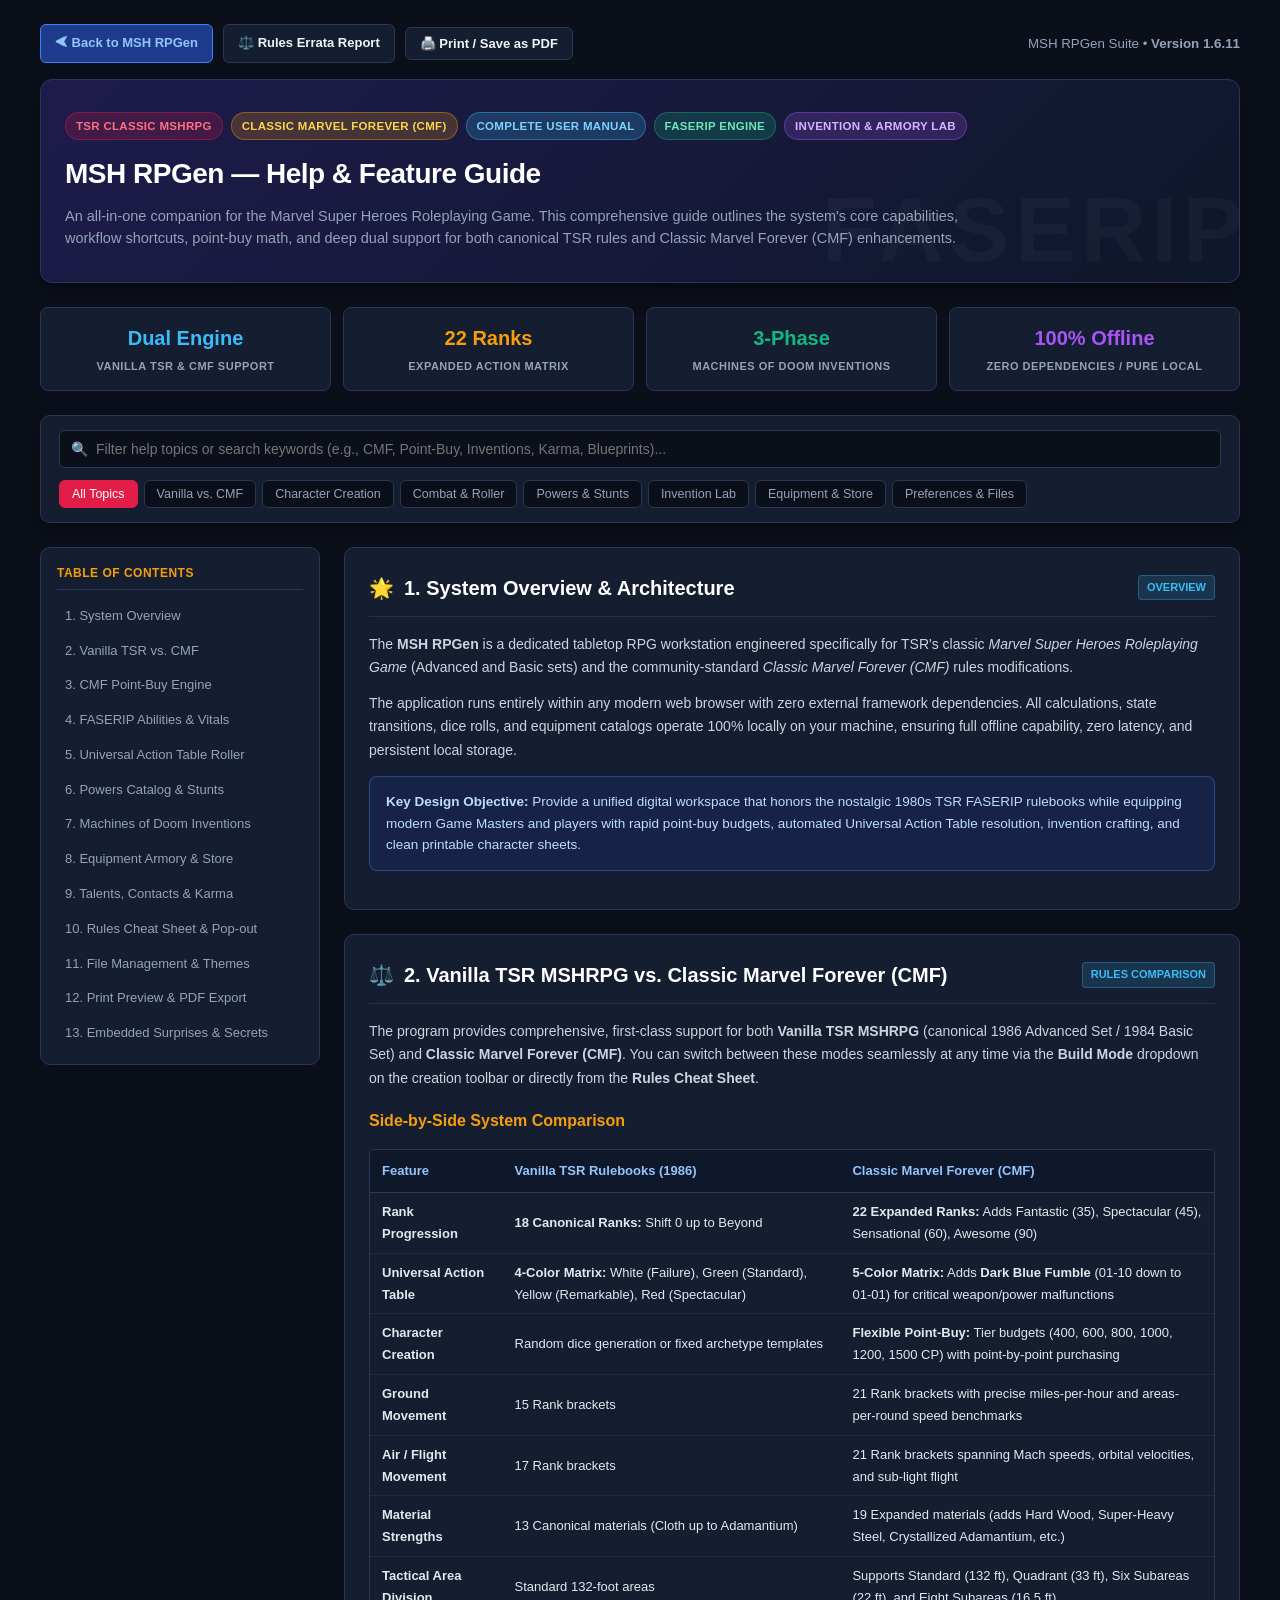
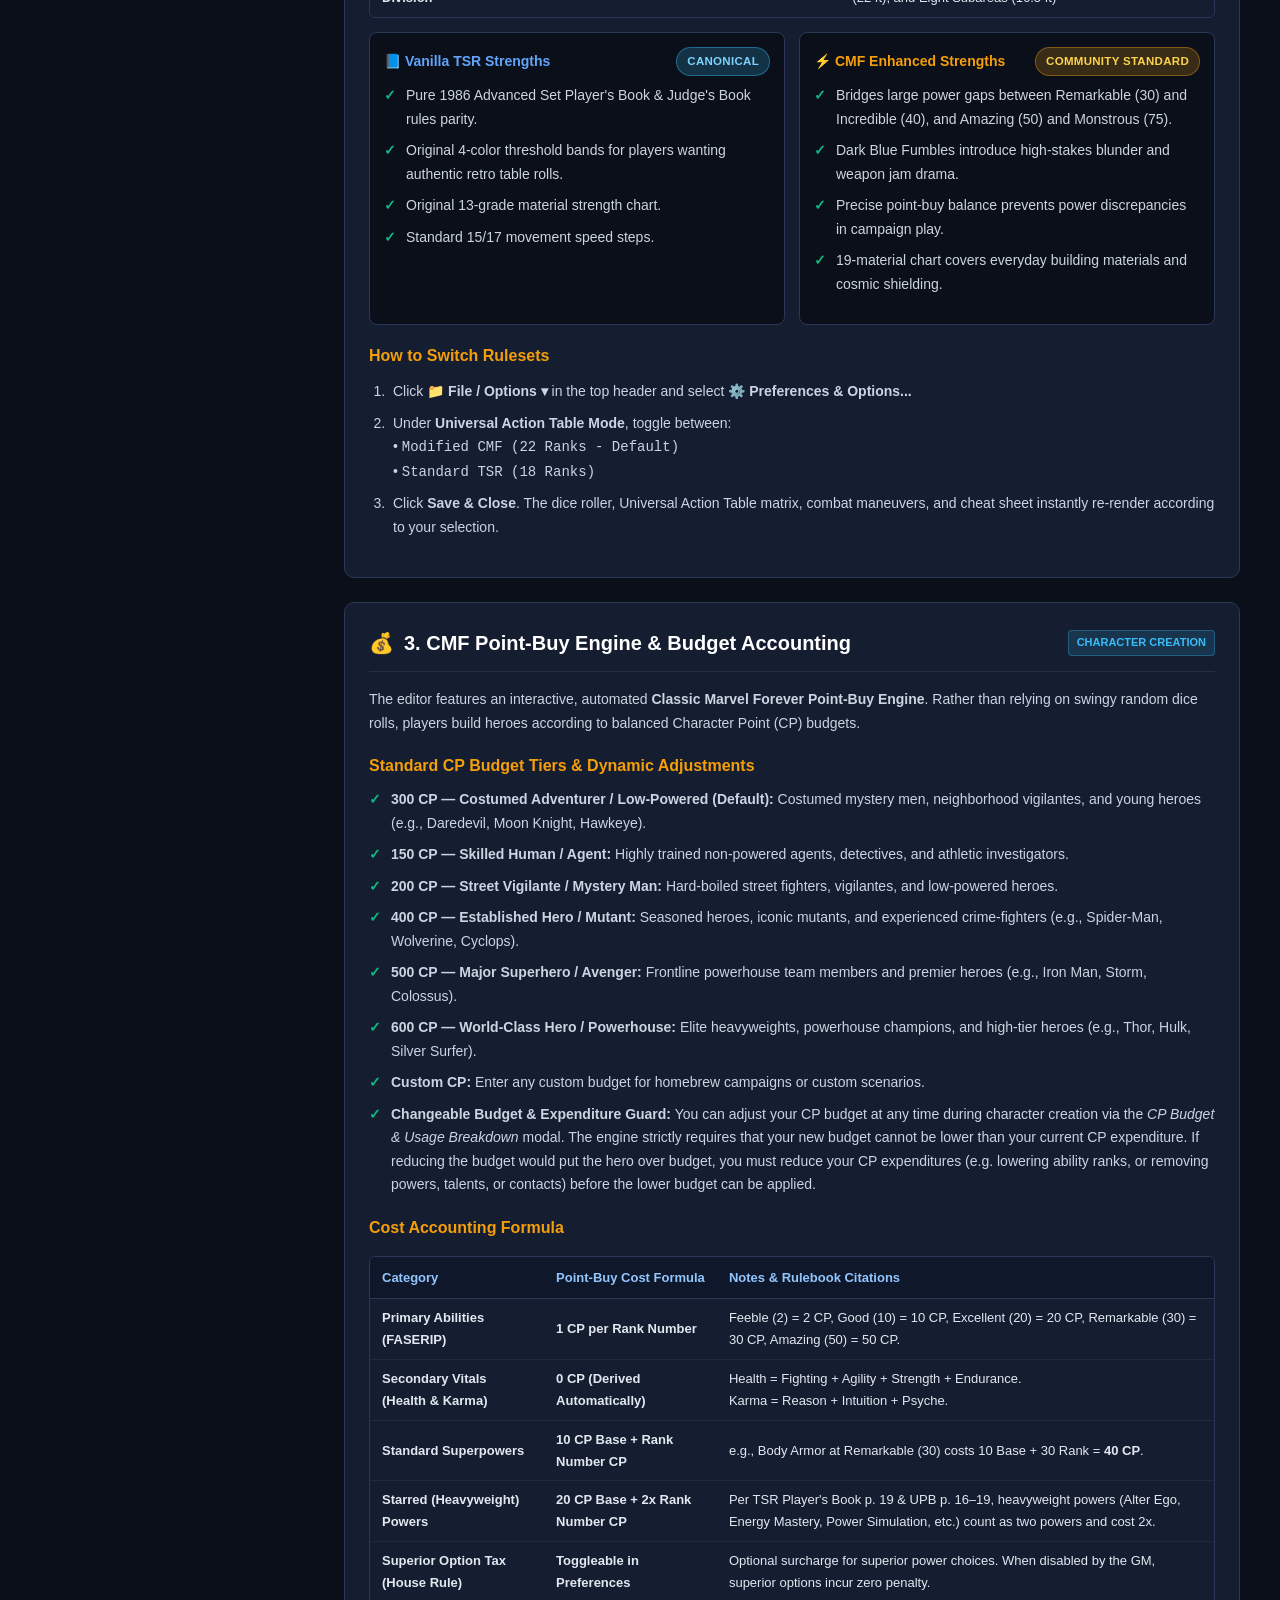
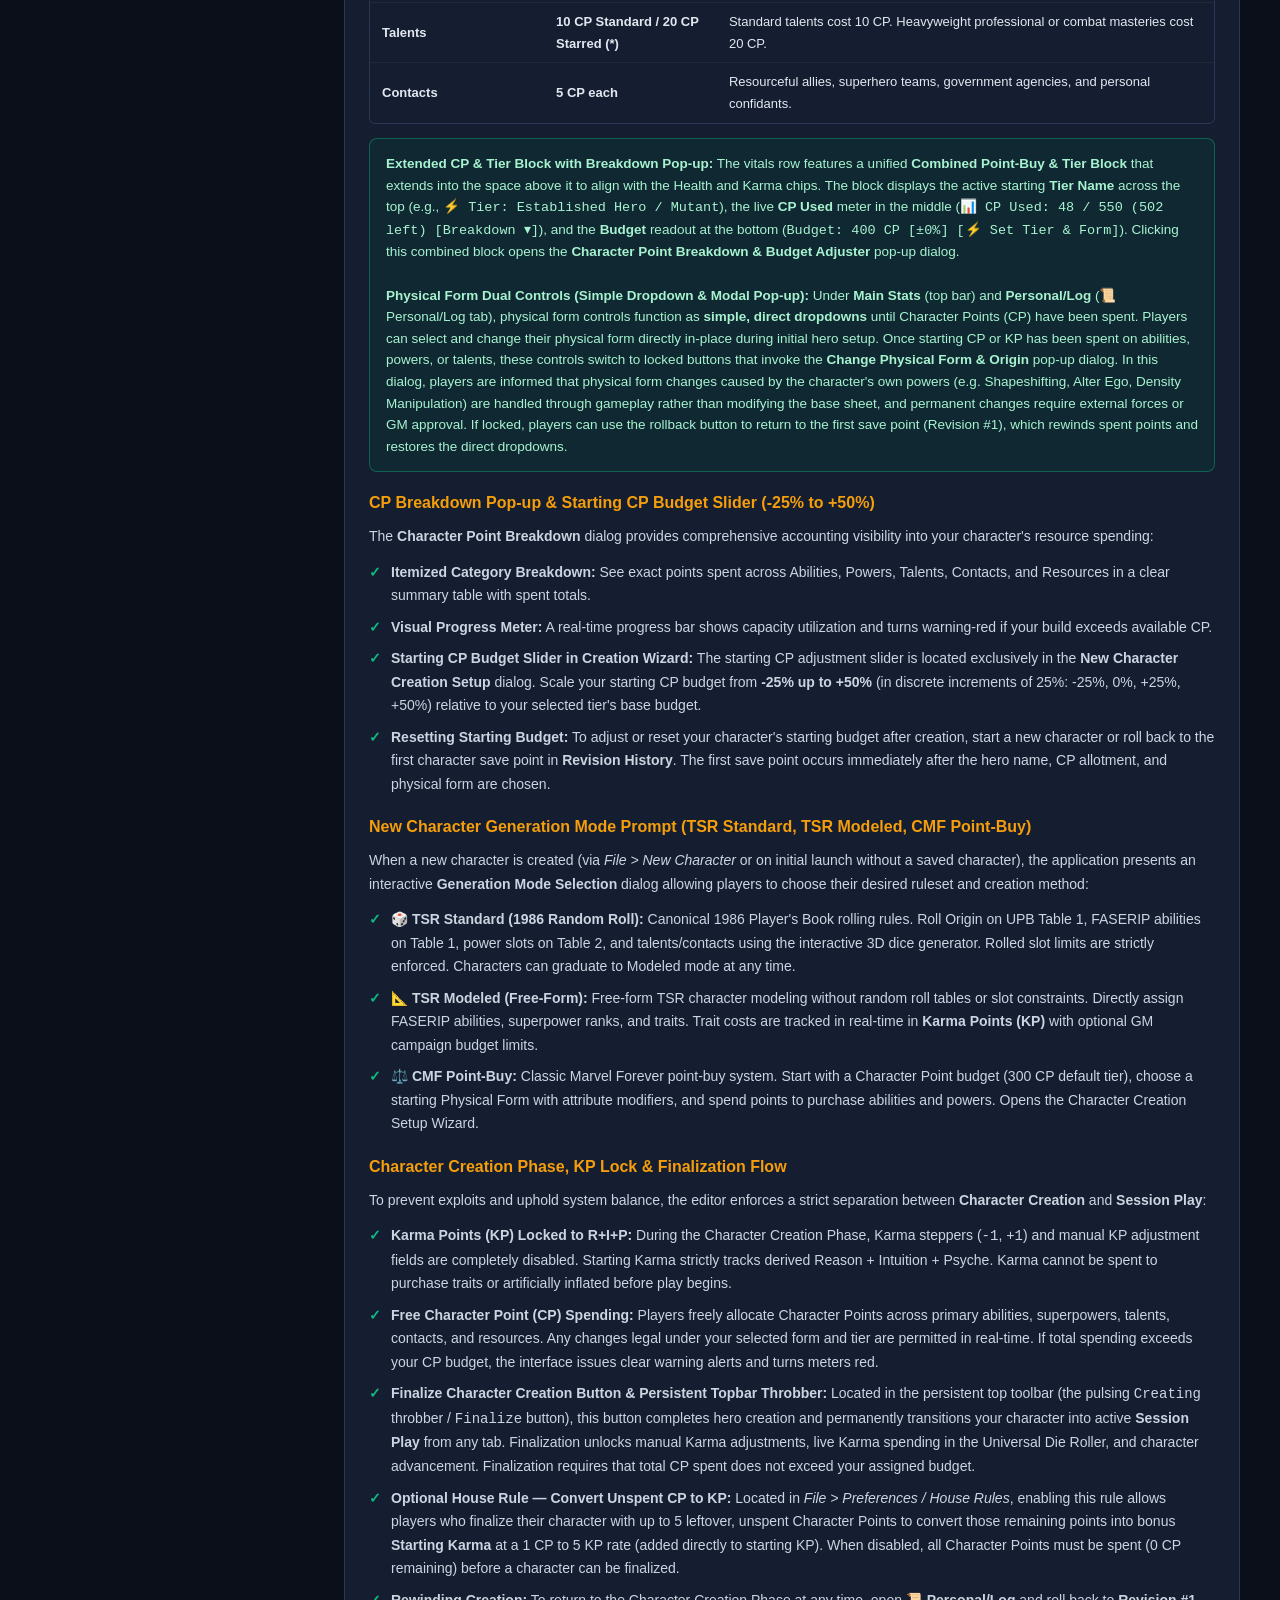
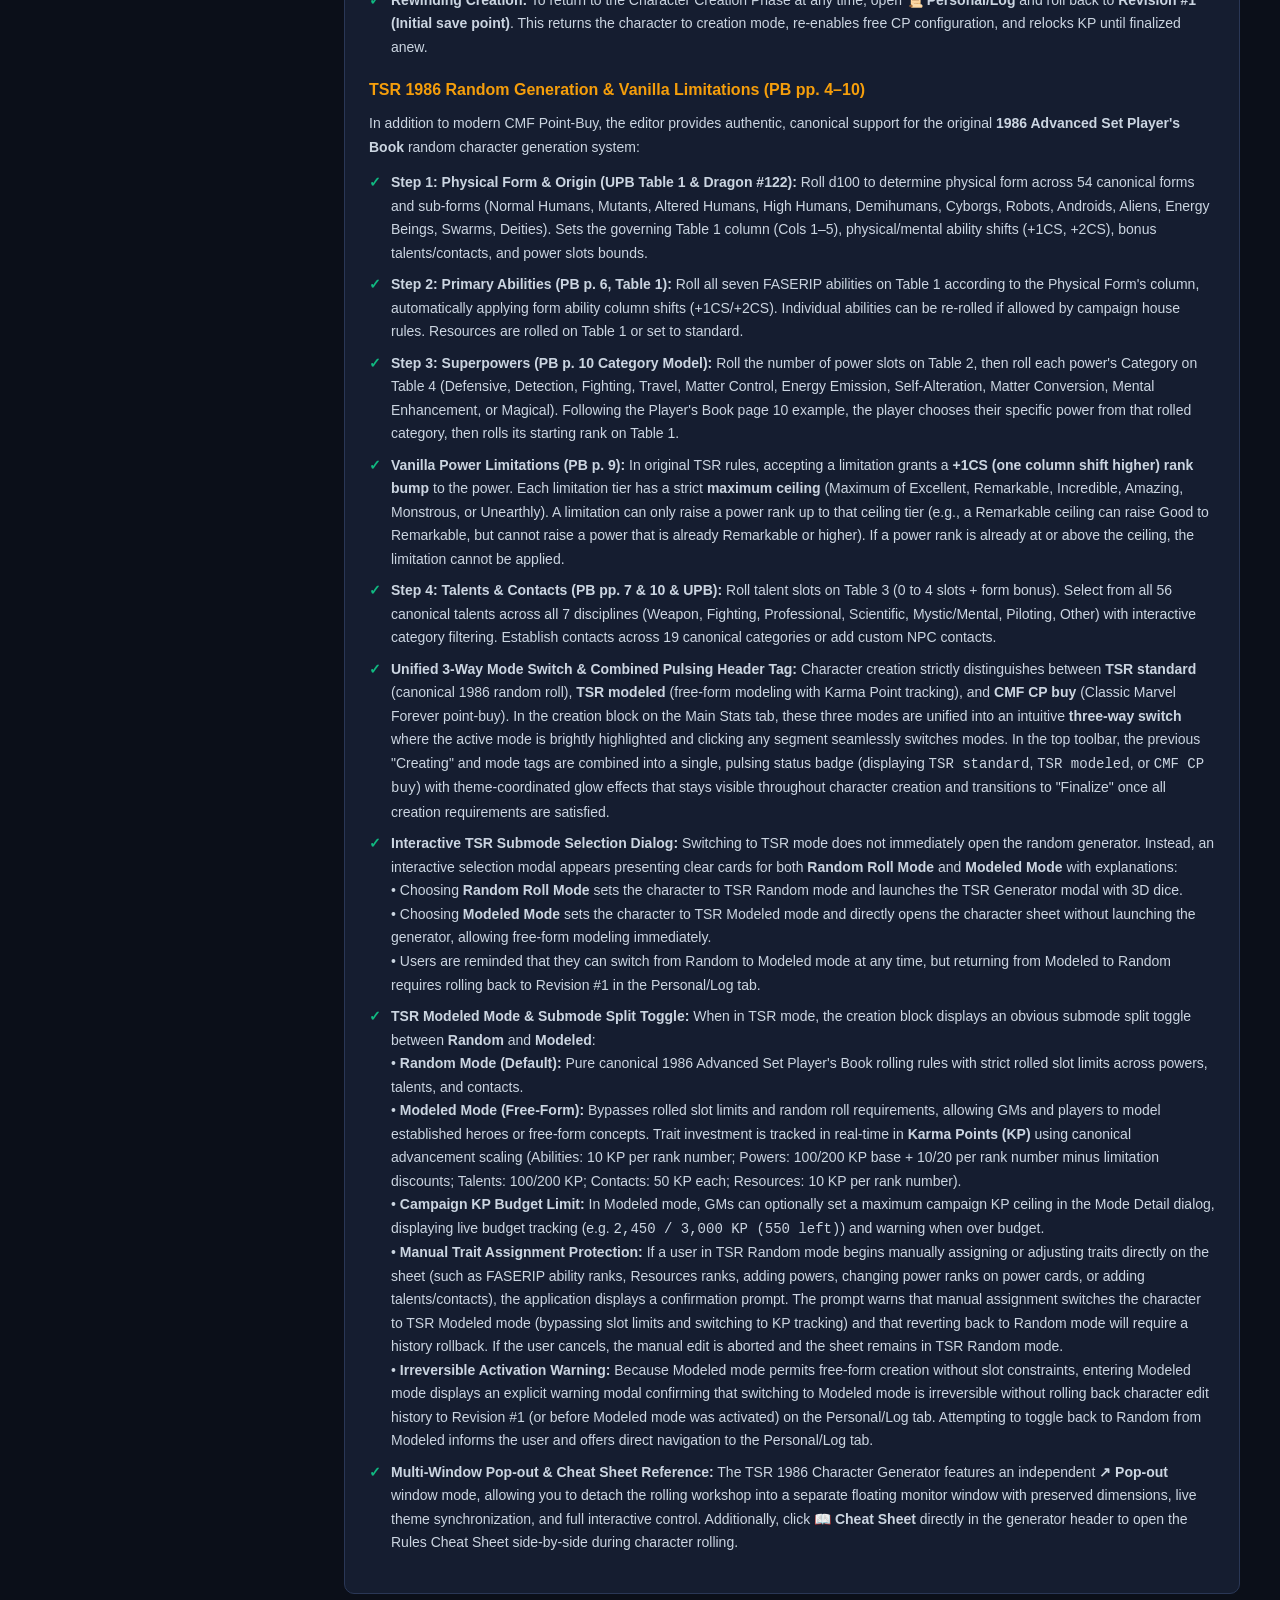
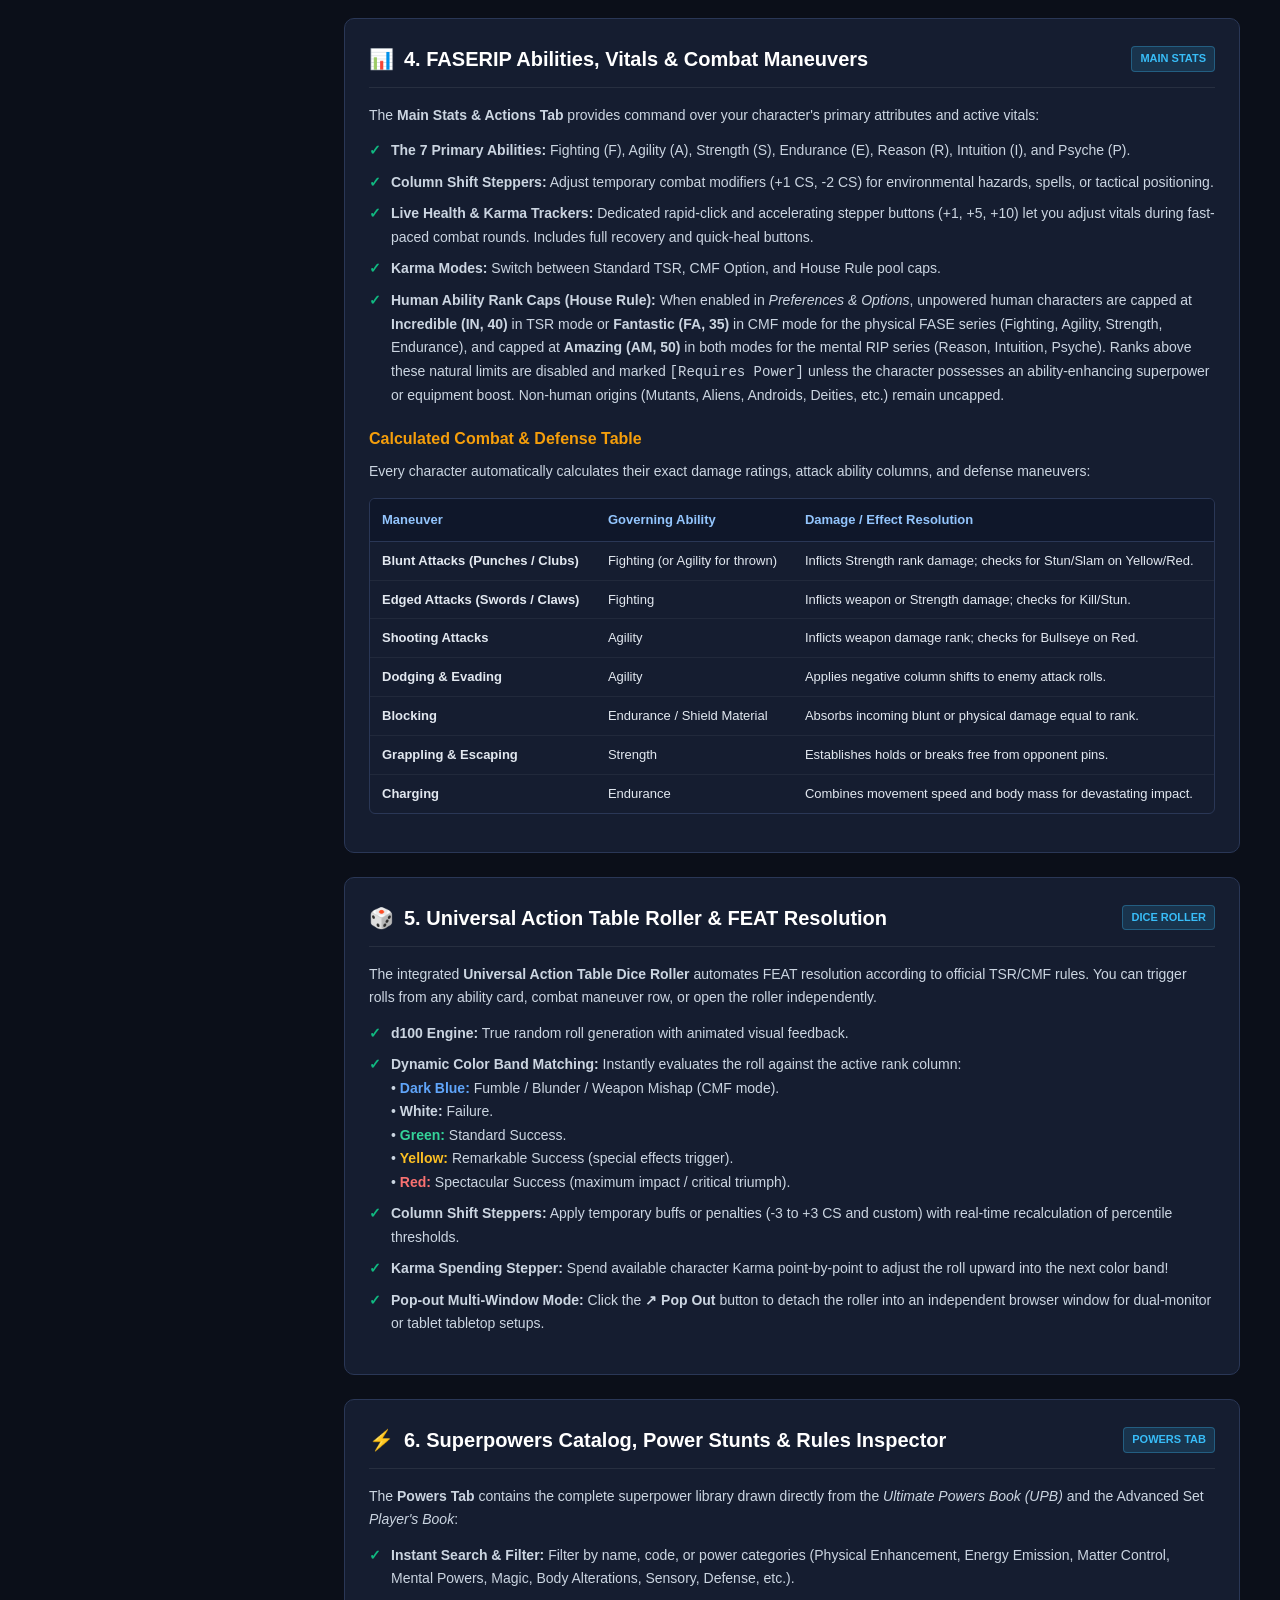
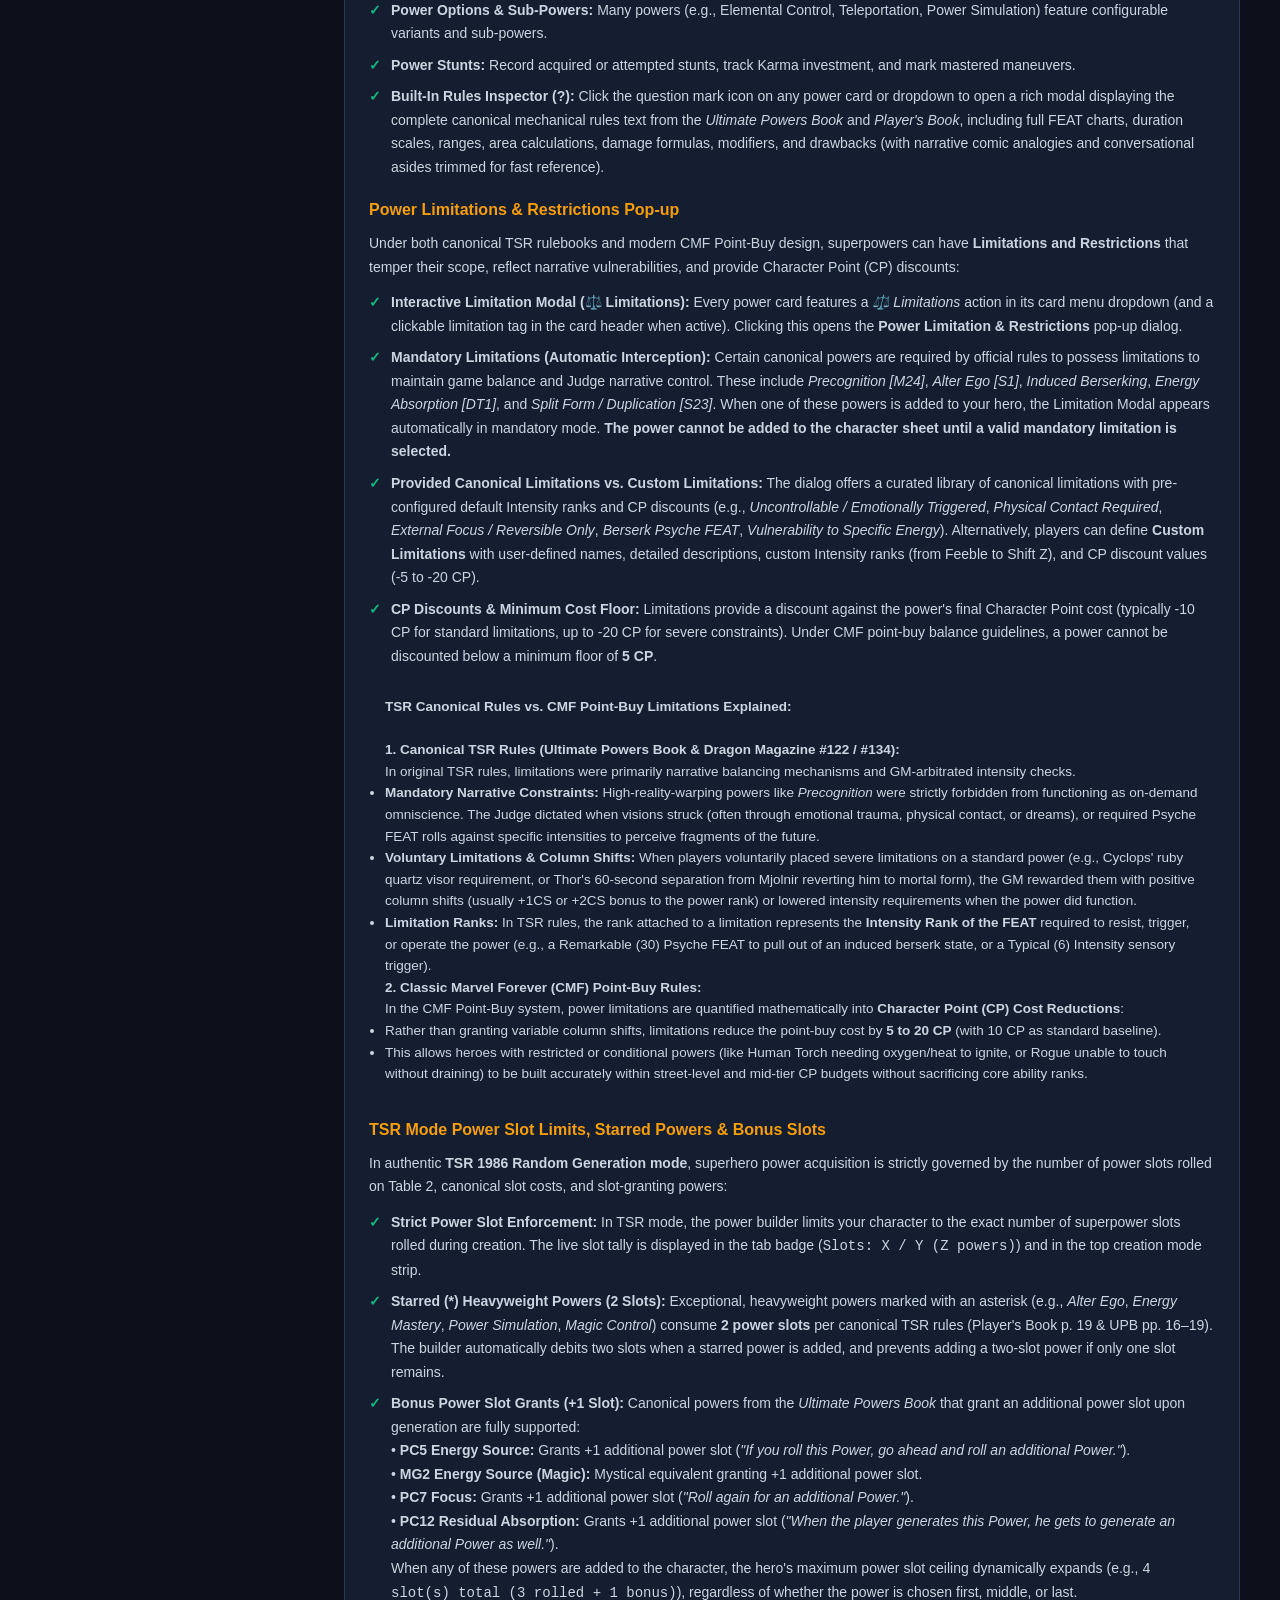
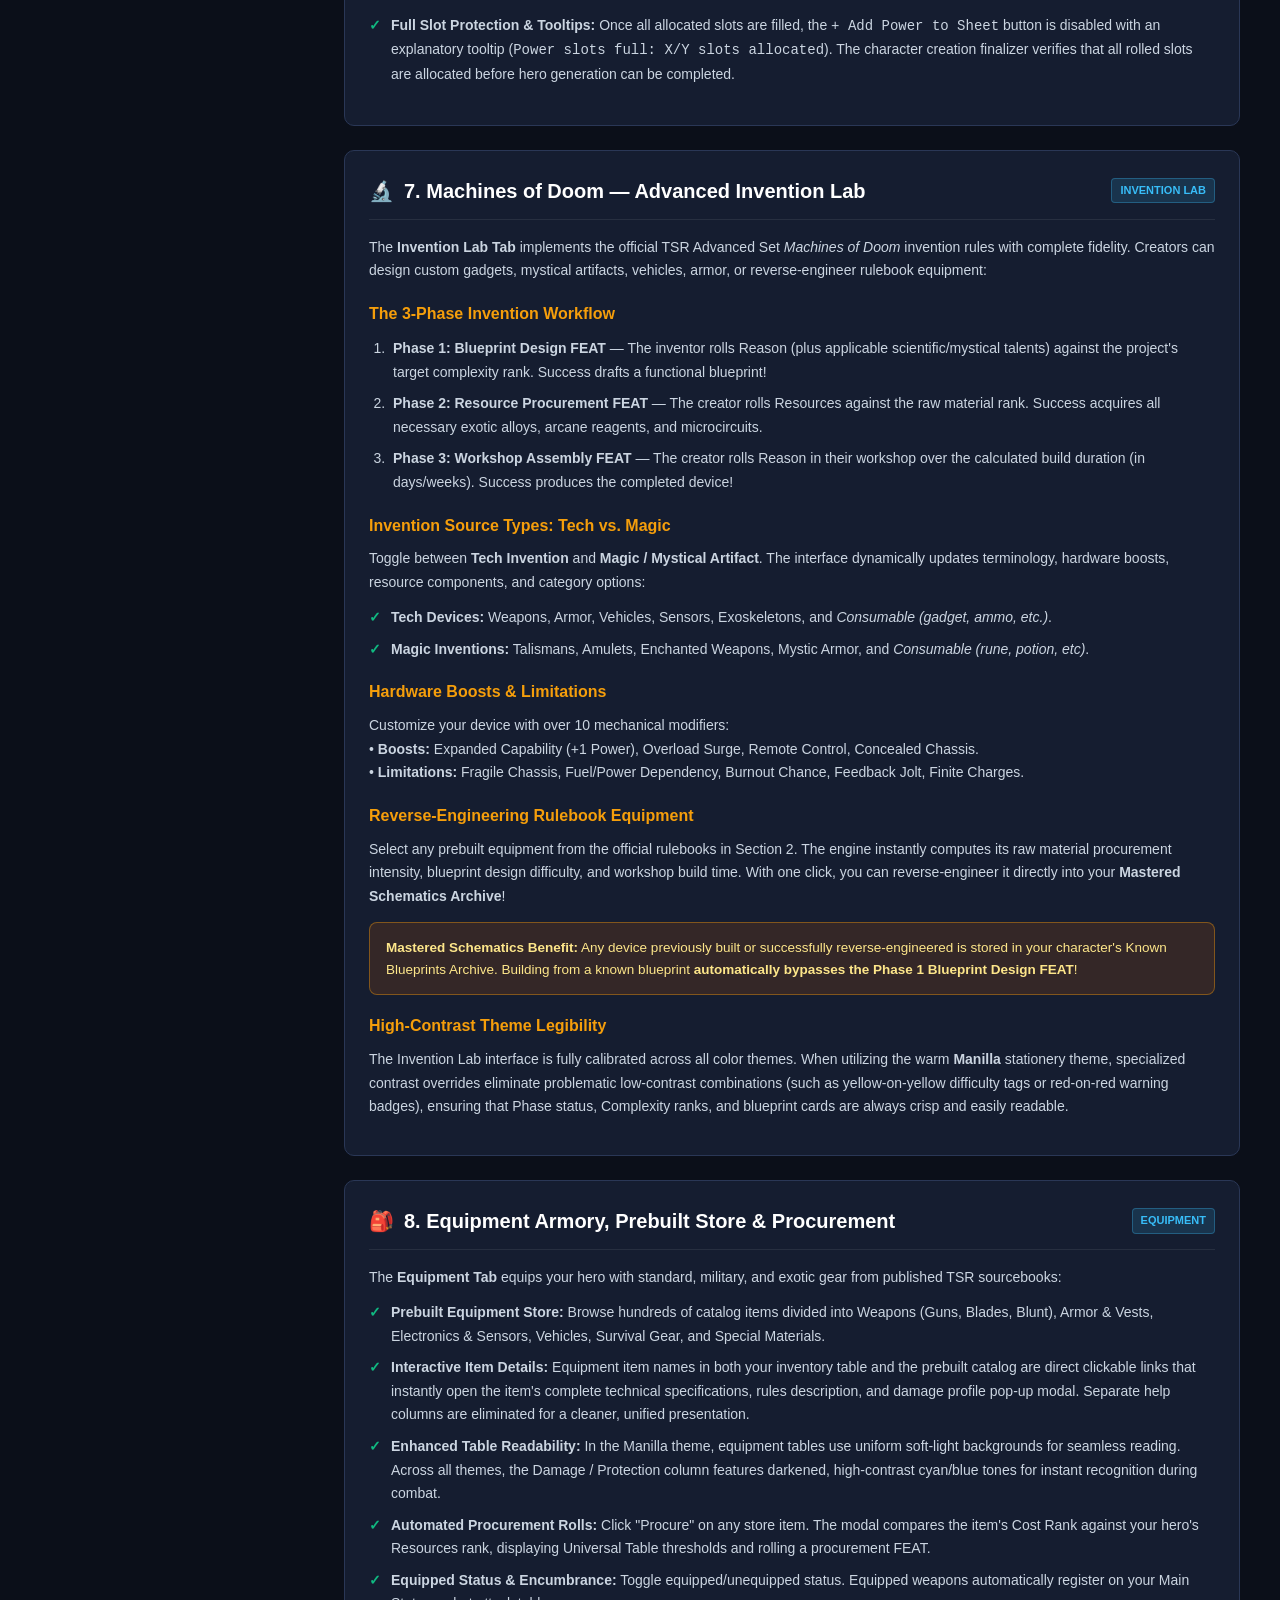
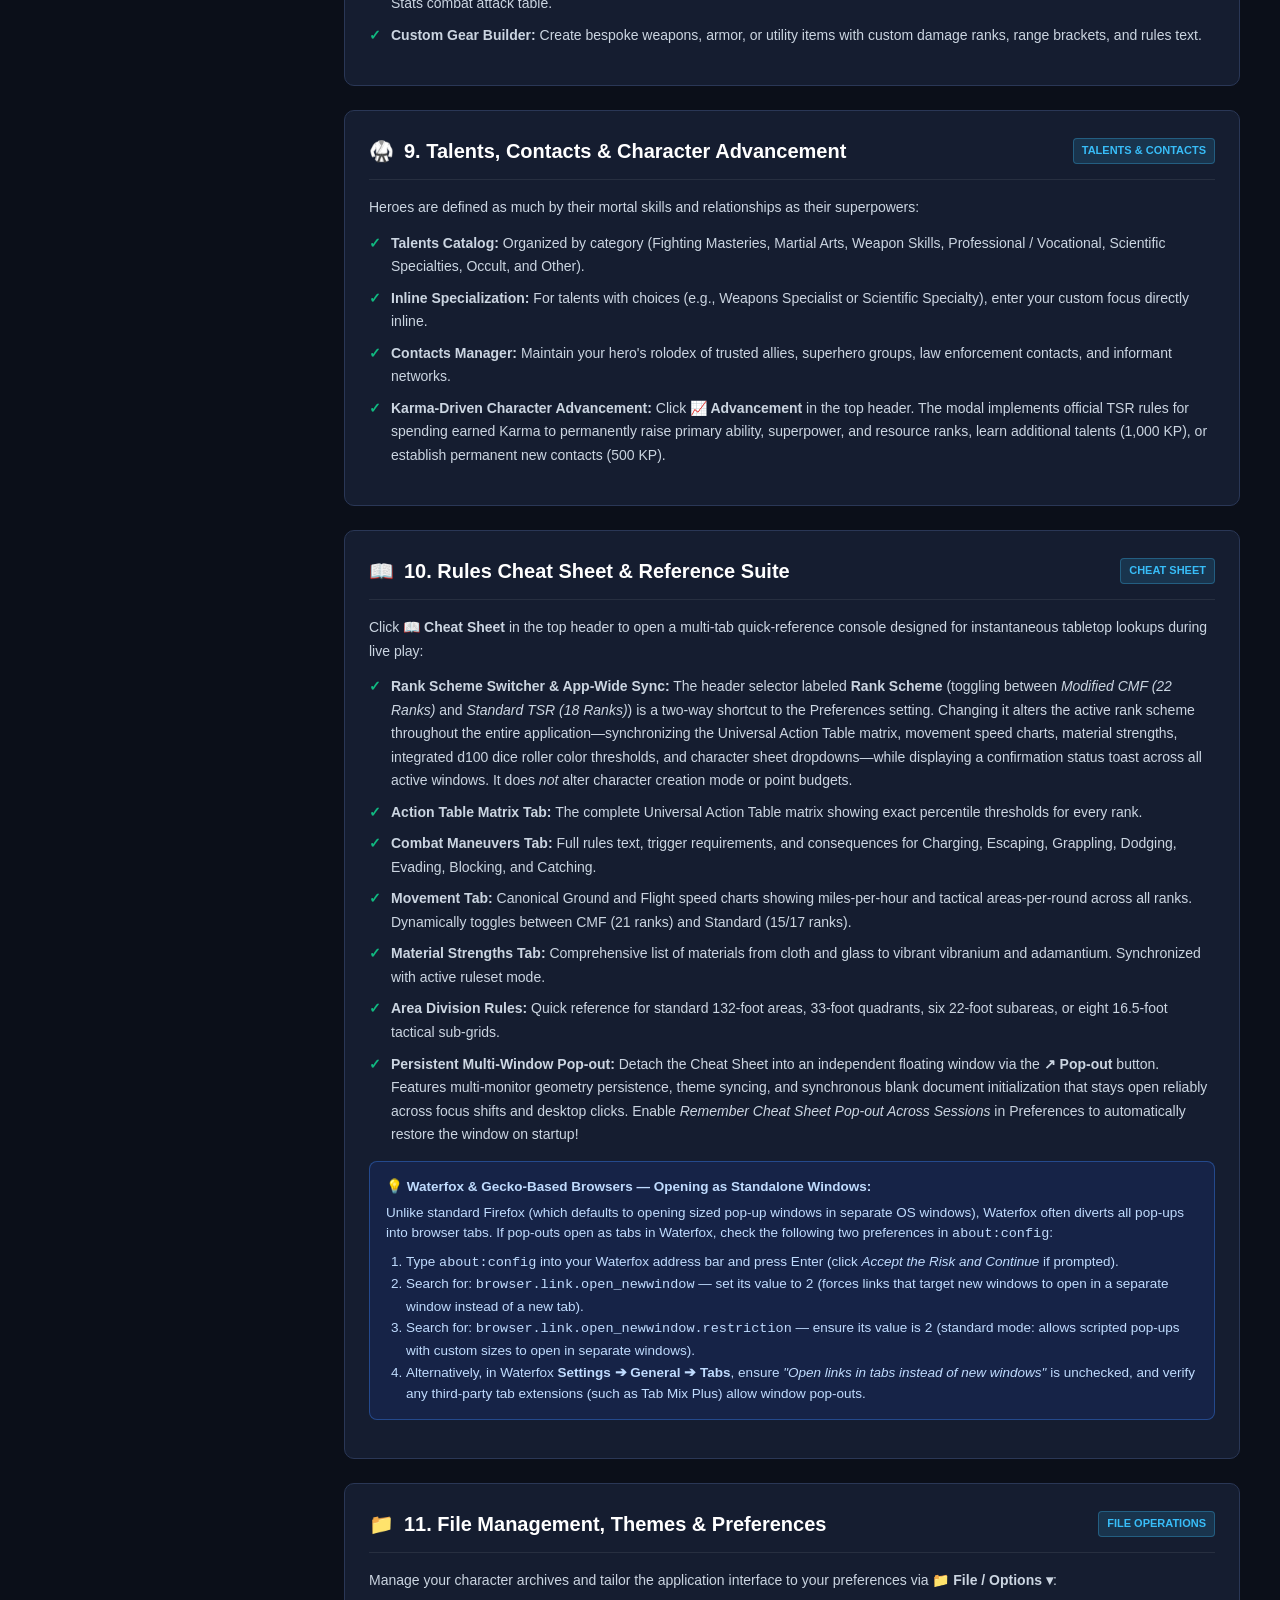
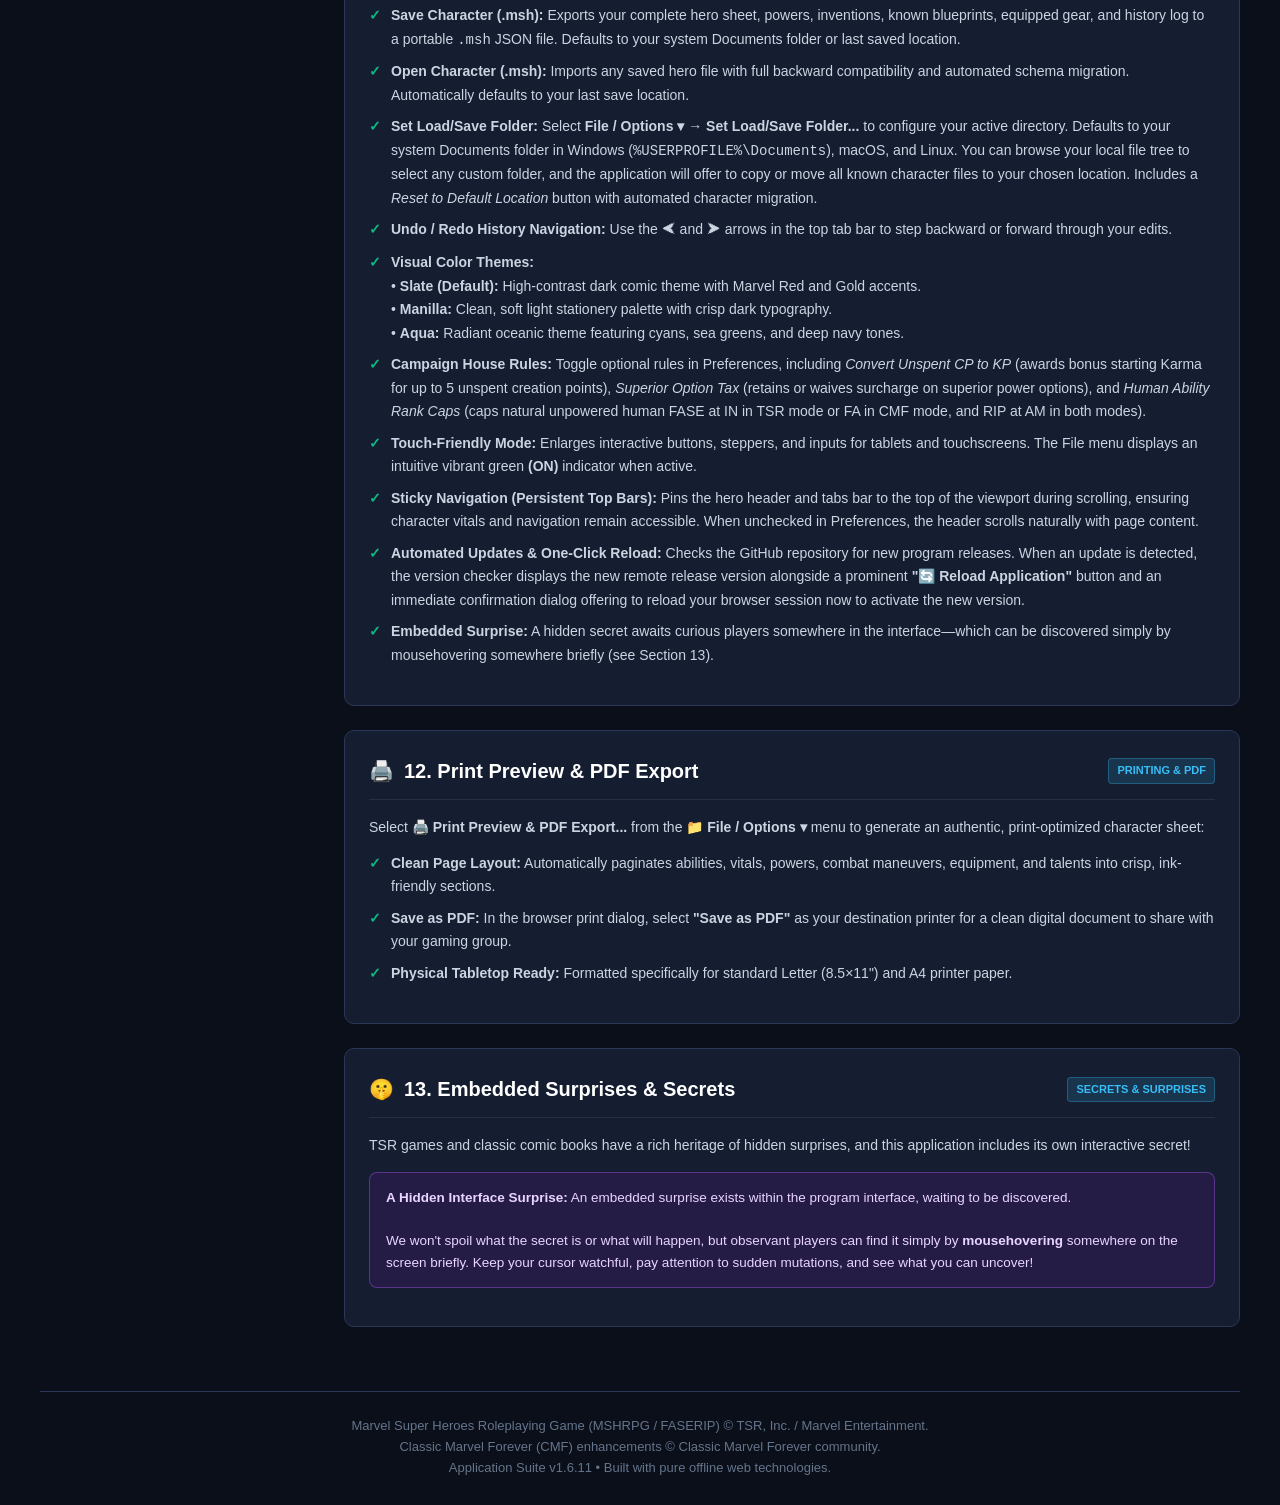
==== help.html @ 6573e011 "v1.6.11: Rename History tab to Personal/Log, add reload button on update detection, and update help " ====
<!-- Built by Psycros with lots of help from Gemini - 2026. -->
<!DOCTYPE html>
<html lang="en">
<head>
  <meta charset="UTF-8">
  <meta name="viewport" content="width=device-width, initial-scale=1.0">
  <title>MSH RPGen — Help & User Guide</title>
  <style>
    :root {
      --bg-main: #0b0f19;
      --bg-card: #151d30;
      --bg-card-hover: #1c2742;
      --border-color: #2a3756;
      --accent-red: #e11d48;
      --accent-gold: #f59e0b;
      --accent-blue: #38bdf8;
      --accent-green: #10b981;
      --accent-purple: #a855f7;
      --text-main: #f1f5f9;
      --text-muted: #94a3b8;
      --text-dim: #64748b;
      --font-family: -apple-system, BlinkMacSystemFont, "Segoe UI", Roboto, Helvetica, Arial, sans-serif;
    }

    * { box-sizing: border-box; margin: 0; padding: 0; }
    body {
      background-color: var(--bg-main);
      color: var(--text-main);
      font-family: var(--font-family);
      line-height: 1.6;
      padding: 24px 16px;
    }

    .container {
      max-width: 1200px;
      margin: 0 auto;
    }

    /* Top Action Bar */
    .top-action-bar {
      display: flex;
      justify-content: space-between;
      align-items: center;
      margin-bottom: 16px;
      flex-wrap: wrap;
      gap: 12px;
    }

    .nav-links {
      display: flex;
      align-items: center;
      gap: 10px;
      flex-wrap: wrap;
    }

    .nav-btn {
      display: inline-flex;
      align-items: center;
      gap: 6px;
      padding: 8px 14px;
      background: var(--bg-card);
      border: 1px solid var(--border-color);
      border-radius: 6px;
      color: var(--text-main);
      text-decoration: none;
      font-size: 13px;
      font-weight: 600;
      cursor: pointer;
      transition: all 0.2s ease;
    }
    .nav-btn:hover {
      background: var(--bg-card-hover);
      border-color: var(--accent-blue);
      color: #fff;
    }
    .nav-btn.primary {
      background: #1e3a8a;
      border-color: #3b82f6;
      color: #93c5fd;
    }
    .nav-btn.primary:hover {
      background: #2563eb;
      color: #fff;
    }

    /* Header & Hero */
    header {
      background: linear-gradient(135deg, #1e1b4b 0%, #0f172a 100%);
      border: 1px solid var(--border-color);
      border-radius: 12px;
      padding: 32px 24px;
      margin-bottom: 24px;
      box-shadow: 0 10px 25px -5px rgba(0, 0, 0, 0.4);
      position: relative;
      overflow: hidden;
    }

    header::before {
      content: "FASERIP";
      position: absolute;
      right: -10px;
      bottom: -20px;
      font-size: 90px;
      font-weight: 900;
      color: rgba(255, 255, 255, 0.03);
      letter-spacing: 6px;
      pointer-events: none;
    }

    .badge-bar {
      display: flex;
      flex-wrap: wrap;
      gap: 8px;
      margin-bottom: 12px;
    }

    .badge {
      display: inline-flex;
      align-items: center;
      padding: 4px 10px;
      border-radius: 9999px;
      font-size: 11.5px;
      font-weight: 600;
      letter-spacing: 0.3px;
      text-transform: uppercase;
    }
    .badge-red { background: rgba(225, 29, 72, 0.2); color: #fb7185; border: 1px solid rgba(225, 29, 72, 0.4); }
    .badge-gold { background: rgba(245, 158, 11, 0.2); color: #fcd34d; border: 1px solid rgba(245, 158, 11, 0.4); }
    .badge-blue { background: rgba(56, 189, 248, 0.2); color: #7dd3fc; border: 1px solid rgba(56, 189, 248, 0.4); }
    .badge-green { background: rgba(16, 185, 129, 0.2); color: #6ee7b7; border: 1px solid rgba(16, 185, 129, 0.4); }
    .badge-purple { background: rgba(168, 85, 247, 0.2); color: #d8b4fe; border: 1px solid rgba(168, 85, 247, 0.4); }

    h1 {
      font-size: 28px;
      font-weight: 800;
      color: #fff;
      margin-bottom: 8px;
      letter-spacing: -0.5px;
    }

    p.subtitle {
      color: var(--text-muted);
      font-size: 14.5px;
      max-width: 950px;
      line-height: 1.55;
    }

    /* Stats & Feature Highlights Banner */
    .stats-banner {
      display: grid;
      grid-template-columns: repeat(auto-fit, minmax(200px, 1fr));
      gap: 12px;
      margin-bottom: 24px;
    }
    .stat-card {
      background: var(--bg-card);
      border: 1px solid var(--border-color);
      border-radius: 8px;
      padding: 14px 16px;
      text-align: center;
    }
    .stat-card .num {
      font-size: 20px;
      font-weight: 800;
      color: #fff;
    }
    .stat-card .label {
      font-size: 11px;
      font-weight: 600;
      text-transform: uppercase;
      letter-spacing: 0.5px;
      color: var(--text-muted);
      margin-top: 4px;
    }

    /* Search & Filter Toolbar */
    .toolbar {
      display: flex;
      flex-wrap: wrap;
      gap: 12px;
      align-items: center;
      justify-content: space-between;
      background: var(--bg-card);
      border: 1px solid var(--border-color);
      border-radius: 10px;
      padding: 14px 18px;
      margin-bottom: 24px;
      position: sticky;
      top: 12px;
      z-index: 100;
      box-shadow: 0 8px 20px rgba(0, 0, 0, 0.3);
    }

    .search-box {
      flex: 1;
      min-width: 260px;
      position: relative;
    }
    .search-box input {
      width: 100%;
      background: #0b0f19;
      border: 1px solid var(--border-color);
      border-radius: 6px;
      padding: 10px 14px 10px 36px;
      color: #fff;
      font-size: 14px;
      outline: none;
      transition: border-color 0.2s;
    }
    .search-box input:focus {
      border-color: var(--accent-blue);
    }
    .search-icon {
      position: absolute;
      left: 12px;
      top: 50%;
      transform: translateY(-50%);
      color: var(--text-muted);
      font-size: 14px;
    }

    .filters {
      display: flex;
      flex-wrap: wrap;
      gap: 6px;
    }

    .filter-btn {
      background: #0b0f19;
      border: 1px solid var(--border-color);
      color: var(--text-muted);
      padding: 6px 12px;
      border-radius: 6px;
      font-size: 12.5px;
      cursor: pointer;
      font-weight: 500;
      transition: all 0.2s;
      white-space: nowrap;
    }
    .filter-btn:hover, .filter-btn.active {
      background: var(--accent-red);
      color: #fff;
      border-color: var(--accent-red);
    }

    /* Content Layout */
    .main-layout {
      display: grid;
      grid-template-columns: 280px 1fr;
      gap: 24px;
      align-items: start;
    }

    @media (max-width: 900px) {
      .main-layout {
        grid-template-columns: 1fr;
      }
      .toc-sidebar {
        display: none;
      }
    }

    /* Table of Contents Sidebar */
    .toc-sidebar {
      background: var(--bg-card);
      border: 1px solid var(--border-color);
      border-radius: 10px;
      padding: 16px;
      position: sticky;
      top: 90px;
      max-height: calc(100vh - 120px);
      overflow-y: auto;
    }
    .toc-title {
      font-size: 12px;
      font-weight: 700;
      text-transform: uppercase;
      letter-spacing: 0.5px;
      color: var(--accent-gold);
      margin-bottom: 12px;
      border-bottom: 1px solid var(--border-color);
      padding-bottom: 6px;
    }
    .toc-list {
      list-style: none;
      display: flex;
      flex-direction: column;
      gap: 6px;
    }
    .toc-link {
      color: var(--text-muted);
      text-decoration: none;
      font-size: 13px;
      display: block;
      padding: 4px 8px;
      border-radius: 4px;
      transition: all 0.15s;
    }
    .toc-link:hover {
      background: rgba(255, 255, 255, 0.05);
      color: var(--accent-blue);
    }

    /* Topic Cards */
    .topic-card {
      background: var(--bg-card);
      border: 1px solid var(--border-color);
      border-radius: 10px;
      padding: 24px;
      margin-bottom: 24px;
      scroll-margin-top: 100px;
      transition: border-color 0.2s;
    }
    .topic-card:hover {
      border-color: #3b82f6;
    }

    .topic-header {
      display: flex;
      align-items: center;
      justify-content: space-between;
      gap: 12px;
      border-bottom: 1px solid rgba(255, 255, 255, 0.08);
      padding-bottom: 12px;
      margin-bottom: 16px;
      flex-wrap: wrap;
    }

    .topic-title {
      font-size: 20px;
      font-weight: 700;
      color: #fff;
      display: flex;
      align-items: center;
      gap: 10px;
    }

    .topic-category-tag {
      font-size: 11px;
      font-weight: 600;
      text-transform: uppercase;
      padding: 3px 8px;
      border-radius: 4px;
      background: rgba(56, 189, 248, 0.15);
      color: var(--accent-blue);
      border: 1px solid rgba(56, 189, 248, 0.3);
    }

    .topic-body {
      font-size: 14px;
      line-height: 1.68;
      color: #cbd5e1;
    }
    .topic-body p {
      margin-bottom: 12px;
    }
    .topic-body h3 {
      font-size: 16px;
      font-weight: 700;
      color: var(--accent-gold);
      margin: 18px 0 8px 0;
    }
    .topic-body h4 {
      font-size: 14.5px;
      font-weight: 600;
      color: #93c5fd;
      margin: 14px 0 6px 0;
    }

    /* Callout Boxes */
    .callout {
      border-radius: 8px;
      padding: 14px 16px;
      margin: 14px 0;
      font-size: 13.5px;
      line-height: 1.6;
    }
    .callout-info {
      background: rgba(30, 58, 138, 0.25);
      border: 1px solid rgba(59, 130, 246, 0.4);
      color: #bfdbfe;
    }
    .callout-gold {
      background: rgba(180, 83, 9, 0.2);
      border: 1px solid rgba(245, 158, 11, 0.4);
      color: #fde68a;
    }
    .callout-green {
      background: rgba(6, 78, 59, 0.25);
      border: 1px solid rgba(16, 185, 129, 0.4);
      color: #a7f3d0;
    }
    .callout-purple {
      background: rgba(88, 28, 135, 0.25);
      border: 1px solid rgba(168, 85, 247, 0.4);
      color: #e9d5ff;
    }

    /* Tables */
    .data-table-wrapper {
      overflow-x: auto;
      margin: 14px 0;
      border-radius: 6px;
      border: 1px solid var(--border-color);
    }
    table.data-table {
      width: 100%;
      border-collapse: collapse;
      text-align: left;
      font-size: 13px;
    }
    table.data-table th {
      background: #0f172a;
      color: #93c5fd;
      padding: 10px 12px;
      font-weight: 600;
      border-bottom: 1px solid var(--border-color);
    }
    table.data-table td {
      padding: 8px 12px;
      border-bottom: 1px solid rgba(255, 255, 255, 0.05);
      color: #e2e8f0;
    }
    table.data-table tr:last-child td {
      border-bottom: none;
    }
    table.data-table tr:hover td {
      background: rgba(255, 255, 255, 0.02);
    }

    /* Comparison Grids */
    .comparison-grid {
      display: grid;
      grid-template-columns: repeat(auto-fit, minmax(280px, 1fr));
      gap: 14px;
      margin: 14px 0;
    }
    .comparison-box {
      background: #0b0f19;
      border: 1px solid var(--border-color);
      border-radius: 8px;
      padding: 14px;
    }
    .comparison-box-title {
      font-weight: 700;
      font-size: 14px;
      margin-bottom: 8px;
      display: flex;
      align-items: center;
      justify-content: space-between;
    }

    /* Feature Lists */
    ul.feature-list {
      list-style-type: none;
      margin: 8px 0 14px 0;
      padding-left: 0;
    }
    ul.feature-list li {
      position: relative;
      padding-left: 22px;
      margin-bottom: 8px;
    }
    ul.feature-list li::before {
      content: "✓";
      position: absolute;
      left: 0;
      top: 0;
      color: var(--accent-green);
      font-weight: bold;
    }

    /* Step Numbers */
    ol.step-list {
      margin: 10px 0 14px 20px;
    }
    ol.step-list li {
      margin-bottom: 8px;
      padding-left: 4px;
    }

    /* Footer */
    footer {
      text-align: center;
      padding: 24px 0;
      margin-top: 40px;
      border-top: 1px solid var(--border-color);
      color: var(--text-dim);
      font-size: 13px;
    }

    /* Print Styles */
    @media print {
      body {
        background: #fff;
        color: #000;
        padding: 0;
      }
      .top-action-bar, .toolbar, .toc-sidebar {
        display: none !important;
      }
      .main-layout {
        grid-template-columns: 1fr;
      }
      .topic-card {
        background: #fff;
        border: 1px solid #ccc;
        color: #000;
        break-inside: avoid;
        page-break-inside: avoid;
      }
      .topic-title, h1, h3, h4 {
        color: #000 !important;
      }
      .callout {
        background: #f8fafc;
        border: 1px solid #94a3b8;
        color: #000 !important;
      }
      table.data-table th {
        background: #e2e8f0;
        color: #000;
      }
      table.data-table td {
        color: #000;
        border-bottom: 1px solid #ccc;
      }
    }
  </style>
</head>
<body>
  <div class="container">

    <!-- Top Action Bar -->
    <div class="top-action-bar">
      <div class="nav-links">
        <a href="index.html" class="nav-btn primary">⮜ Back to MSH RPGen</a>
        <a href="msh_rules_errata_report.html" target="_blank" class="nav-btn">⚖️ Rules Errata Report</a>
        <button type="button" class="nav-btn" onclick="window.print()">🖨️ Print / Save as PDF</button>
      </div>
      <div style="font-size: 10pt; color: var(--text-muted);">
        MSH RPGen Suite • <strong>Version 1.6.11</strong>
      </div>
    </div>

    <!-- Header & Hero -->
    <header>
      <div class="badge-bar">
        <span class="badge badge-red">TSR Classic MSHRPG</span>
        <span class="badge badge-gold">Classic Marvel Forever (CMF)</span>
        <span class="badge badge-blue">Complete User Manual</span>
        <span class="badge badge-green">FASERIP Engine</span>
        <span class="badge badge-purple">Invention &amp; Armory Lab</span>
      </div>
      <h1>MSH RPGen — Help &amp; Feature Guide</h1>
      <p class="subtitle">
        An all-in-one companion for the Marvel Super Heroes Roleplaying Game. This comprehensive guide outlines the system's core capabilities, workflow shortcuts, point-buy math, and deep dual support for both canonical TSR rules and Classic Marvel Forever (CMF) enhancements.
      </p>
    </header>

    <!-- Stats & Highlight Counters -->
    <div class="stats-banner">
      <div class="stat-card">
        <div class="num" style="color: #38bdf8;">Dual Engine</div>
        <div class="label">Vanilla TSR &amp; CMF Support</div>
      </div>
      <div class="stat-card">
        <div class="num" style="color: #f59e0b;">22 Ranks</div>
        <div class="label">Expanded Action Matrix</div>
      </div>
      <div class="stat-card">
        <div class="num" style="color: #10b981;">3-Phase</div>
        <div class="label">Machines of Doom Inventions</div>
      </div>
      <div class="stat-card">
        <div class="num" style="color: #a855f7;">100% Offline</div>
        <div class="label">Zero Dependencies / Pure Local</div>
      </div>
    </div>

    <!-- Sticky Search & Filter Toolbar -->
    <div class="toolbar">
      <div class="search-box">
        <span class="search-icon">🔍</span>
        <input type="text" id="searchInput" placeholder="Filter help topics or search keywords (e.g., CMF, Point-Buy, Inventions, Karma, Blueprints)...">
      </div>
      <div class="filters">
        <button type="button" class="filter-btn active" data-filter="all">All Topics</button>
        <button type="button" class="filter-btn" data-filter="rules">Vanilla vs. CMF</button>
        <button type="button" class="filter-btn" data-filter="creation">Character Creation</button>
        <button type="button" class="filter-btn" data-filter="combat">Combat &amp; Roller</button>
        <button type="button" class="filter-btn" data-filter="powers">Powers &amp; Stunts</button>
        <button type="button" class="filter-btn" data-filter="inventions">Invention Lab</button>
        <button type="button" class="filter-btn" data-filter="equipment">Equipment &amp; Store</button>
        <button type="button" class="filter-btn" data-filter="settings">Preferences &amp; Files</button>
      </div>
    </div>

    <!-- Main Content Layout with Sidebar -->
    <div class="main-layout">
      <!-- Table of Contents Sidebar -->
      <aside class="toc-sidebar">
        <div class="toc-title">Table of Contents</div>
        <ul class="toc-list">
          <li><a href="#topic-overview" class="toc-link">1. System Overview</a></li>
          <li><a href="#topic-rules-comparison" class="toc-link">2. Vanilla TSR vs. CMF</a></li>
          <li><a href="#topic-point-buy" class="toc-link">3. CMF Point-Buy Engine</a></li>
          <li><a href="#topic-main-stats" class="toc-link">4. FASERIP Abilities &amp; Vitals</a></li>
          <li><a href="#topic-dice-roller" class="toc-link">5. Universal Action Table Roller</a></li>
          <li><a href="#topic-powers" class="toc-link">6. Powers Catalog &amp; Stunts</a></li>
          <li><a href="#topic-inventions" class="toc-link">7. Machines of Doom Inventions</a></li>
          <li><a href="#topic-equipment" class="toc-link">8. Equipment Armory &amp; Store</a></li>
          <li><a href="#topic-talents" class="toc-link">9. Talents, Contacts &amp; Karma</a></li>
          <li><a href="#topic-cheatsheet" class="toc-link">10. Rules Cheat Sheet &amp; Pop-out</a></li>
          <li><a href="#topic-files-themes" class="toc-link">11. File Management &amp; Themes</a></li>
          <li><a href="#topic-print" class="toc-link">12. Print Preview &amp; PDF Export</a></li>
          <li><a href="#topic-easter-egg" class="toc-link">13. Embedded Surprises &amp; Secrets</a></li>
        </ul>
      </aside>

      <!-- Topic Articles -->
      <main class="content-area">

        <!-- Topic 1: System Overview -->
        <article class="topic-card" id="topic-overview" data-category="rules creation">
          <div class="topic-header">
            <h2 class="topic-title"><span>🌟</span> 1. System Overview &amp; Architecture</h2>
            <span class="topic-category-tag">Overview</span>
          </div>
          <div class="topic-body">
            <p>
              The <strong>MSH RPGen</strong> is a dedicated tabletop RPG workstation engineered specifically for TSR's classic <em>Marvel Super Heroes Roleplaying Game</em> (Advanced and Basic sets) and the community-standard <em>Classic Marvel Forever (CMF)</em> rules modifications.
            </p>
            <p>
              The application runs entirely within any modern web browser with zero external framework dependencies. All calculations, state transitions, dice rolls, and equipment catalogs operate 100% locally on your machine, ensuring full offline capability, zero latency, and persistent local storage.
            </p>
            <div class="callout callout-info">
              <strong>Key Design Objective:</strong> Provide a unified digital workspace that honors the nostalgic 1980s TSR FASERIP rulebooks while equipping modern Game Masters and players with rapid point-buy budgets, automated Universal Action Table resolution, invention crafting, and clean printable character sheets.
            </div>
          </div>
        </article>

        <!-- Topic 2: Vanilla TSR vs. CMF -->
        <article class="topic-card" id="topic-rules-comparison" data-category="rules">
          <div class="topic-header">
            <h2 class="topic-title"><span>⚖️</span> 2. Vanilla TSR MSHRPG vs. Classic Marvel Forever (CMF)</h2>
            <span class="topic-category-tag">Rules Comparison</span>
          </div>
          <div class="topic-body">
            <p>
              The program provides comprehensive, first-class support for both <strong>Vanilla TSR MSHRPG</strong> (canonical 1986 Advanced Set / 1984 Basic Set) and <strong>Classic Marvel Forever (CMF)</strong>. You can switch between these modes seamlessly at any time via the <strong>Build Mode</strong> dropdown on the creation toolbar or directly from the <strong>Rules Cheat Sheet</strong>.
            </p>

            <h3>Side-by-Side System Comparison</h3>
            <div class="data-table-wrapper">
              <table class="data-table">
                <thead>
                  <tr>
                    <th>Feature</th>
                    <th>Vanilla TSR Rulebooks (1986)</th>
                    <th>Classic Marvel Forever (CMF)</th>
                  </tr>
                </thead>
                <tbody>
                  <tr>
                    <td><strong>Rank Progression</strong></td>
                    <td><strong>18 Canonical Ranks:</strong> Shift 0 up to Beyond</td>
                    <td><strong>22 Expanded Ranks:</strong> Adds Fantastic (35), Spectacular (45), Sensational (60), Awesome (90)</td>
                  </tr>
                  <tr>
                    <td><strong>Universal Action Table</strong></td>
                    <td><strong>4-Color Matrix:</strong> White (Failure), Green (Standard), Yellow (Remarkable), Red (Spectacular)</td>
                    <td><strong>5-Color Matrix:</strong> Adds <strong>Dark Blue Fumble</strong> (01-10 down to 01-01) for critical weapon/power malfunctions</td>
                  </tr>
                  <tr>
                    <td><strong>Character Creation</strong></td>
                    <td>Random dice generation or fixed archetype templates</td>
                    <td><strong>Flexible Point-Buy:</strong> Tier budgets (400, 600, 800, 1000, 1200, 1500 CP) with point-by-point purchasing</td>
                  </tr>
                  <tr>
                    <td><strong>Ground Movement</strong></td>
                    <td>15 Rank brackets</td>
                    <td>21 Rank brackets with precise miles-per-hour and areas-per-round speed benchmarks</td>
                  </tr>
                  <tr>
                    <td><strong>Air / Flight Movement</strong></td>
                    <td>17 Rank brackets</td>
                    <td>21 Rank brackets spanning Mach speeds, orbital velocities, and sub-light flight</td>
                  </tr>
                  <tr>
                    <td><strong>Material Strengths</strong></td>
                    <td>13 Canonical materials (Cloth up to Adamantium)</td>
                    <td>19 Expanded materials (adds Hard Wood, Super-Heavy Steel, Crystallized Adamantium, etc.)</td>
                  </tr>
                  <tr>
                    <td><strong>Tactical Area Division</strong></td>
                    <td>Standard 132-foot areas</td>
                    <td>Supports Standard (132 ft), Quadrant (33 ft), Six Subareas (22 ft), and Eight Subareas (16.5 ft)</td>
                  </tr>
                </tbody>
              </table>
            </div>

            <div class="comparison-grid">
              <div class="comparison-box">
                <div class="comparison-box-title" style="color: #60a5fa;">
                  <span>📘 Vanilla TSR Strengths</span>
                  <span class="badge badge-blue">Canonical</span>
                </div>
                <ul class="feature-list">
                  <li>Pure 1986 Advanced Set Player's Book &amp; Judge's Book rules parity.</li>
                  <li>Original 4-color threshold bands for players wanting authentic retro table rolls.</li>
                  <li>Original 13-grade material strength chart.</li>
                  <li>Standard 15/17 movement speed steps.</li>
                </ul>
              </div>
              <div class="comparison-box">
                <div class="comparison-box-title" style="color: #f59e0b;">
                  <span>⚡ CMF Enhanced Strengths</span>
                  <span class="badge badge-gold">Community Standard</span>
                </div>
                <ul class="feature-list">
                  <li>Bridges large power gaps between Remarkable (30) and Incredible (40), and Amazing (50) and Monstrous (75).</li>
                  <li>Dark Blue Fumbles introduce high-stakes blunder and weapon jam drama.</li>
                  <li>Precise point-buy balance prevents power discrepancies in campaign play.</li>
                  <li>19-material chart covers everyday building materials and cosmic shielding.</li>
                </ul>
              </div>
            </div>

            <h3>How to Switch Rulesets</h3>
            <ol class="step-list">
              <li>Click <strong>📁 File / Options ▾</strong> in the top header and select <strong>⚙️ Preferences &amp; Options...</strong></li>
              <li>Under <strong>Universal Action Table Mode</strong>, toggle between:
                <br>• <code>Modified CMF (22 Ranks - Default)</code>
                <br>• <code>Standard TSR (18 Ranks)</code>
              </li>
              <li>Click <strong>Save &amp; Close</strong>. The dice roller, Universal Action Table matrix, combat maneuvers, and cheat sheet instantly re-render according to your selection.</li>
            </ol>
          </div>
        </article>

        <!-- Topic 3: CMF Point-Buy Engine -->
        <article class="topic-card" id="topic-point-buy" data-category="creation">
          <div class="topic-header">
            <h2 class="topic-title"><span>💰</span> 3. CMF Point-Buy Engine &amp; Budget Accounting</h2>
            <span class="topic-category-tag">Character Creation</span>
          </div>
          <div class="topic-body">
            <p>
              The editor features an interactive, automated <strong>Classic Marvel Forever Point-Buy Engine</strong>. Rather than relying on swingy random dice rolls, players build heroes according to balanced Character Point (CP) budgets.
            </p>

            <h3>Standard CP Budget Tiers &amp; Dynamic Adjustments</h3>
            <ul class="feature-list">
              <li><strong>300 CP — Costumed Adventurer / Low-Powered (Default):</strong> Costumed mystery men, neighborhood vigilantes, and young heroes (e.g., Daredevil, Moon Knight, Hawkeye).</li>
              <li><strong>150 CP — Skilled Human / Agent:</strong> Highly trained non-powered agents, detectives, and athletic investigators.</li>
              <li><strong>200 CP — Street Vigilante / Mystery Man:</strong> Hard-boiled street fighters, vigilantes, and low-powered heroes.</li>
              <li><strong>400 CP — Established Hero / Mutant:</strong> Seasoned heroes, iconic mutants, and experienced crime-fighters (e.g., Spider-Man, Wolverine, Cyclops).</li>
              <li><strong>500 CP — Major Superhero / Avenger:</strong> Frontline powerhouse team members and premier heroes (e.g., Iron Man, Storm, Colossus).</li>
              <li><strong>600 CP — World-Class Hero / Powerhouse:</strong> Elite heavyweights, powerhouse champions, and high-tier heroes (e.g., Thor, Hulk, Silver Surfer).</li>
              <li><strong>Custom CP:</strong> Enter any custom budget for homebrew campaigns or custom scenarios.</li>
              <li><strong>Changeable Budget &amp; Expenditure Guard:</strong> You can adjust your CP budget at any time during character creation via the <em>CP Budget &amp; Usage Breakdown</em> modal. The engine strictly requires that your new budget cannot be lower than your current CP expenditure. If reducing the budget would put the hero over budget, you must reduce your CP expenditures (e.g. lowering ability ranks, or removing powers, talents, or contacts) before the lower budget can be applied.</li>
            </ul>

            <h3>Cost Accounting Formula</h3>
            <div class="data-table-wrapper">
              <table class="data-table">
                <thead>
                  <tr>
                    <th>Category</th>
                    <th>Point-Buy Cost Formula</th>
                    <th>Notes &amp; Rulebook Citations</th>
                  </tr>
                </thead>
                <tbody>
                  <tr>
                    <td><strong>Primary Abilities (FASERIP)</strong></td>
                    <td><strong>1 CP per Rank Number</strong></td>
                    <td>Feeble (2) = 2 CP, Good (10) = 10 CP, Excellent (20) = 20 CP, Remarkable (30) = 30 CP, Amazing (50) = 50 CP.</td>
                  </tr>
                  <tr>
                    <td><strong>Secondary Vitals (Health &amp; Karma)</strong></td>
                    <td><strong>0 CP (Derived Automatically)</strong></td>
                    <td>Health = Fighting + Agility + Strength + Endurance.<br>Karma = Reason + Intuition + Psyche.</td>
                  </tr>
                  <tr>
                    <td><strong>Standard Superpowers</strong></td>
                    <td><strong>10 CP Base + Rank Number CP</strong></td>
                    <td>e.g., Body Armor at Remarkable (30) costs 10 Base + 30 Rank = <strong>40 CP</strong>.</td>
                  </tr>
                  <tr>
                    <td><strong>Starred (Heavyweight) Powers</strong></td>
                    <td><strong>20 CP Base + 2x Rank Number CP</strong></td>
                    <td>Per TSR Player's Book p. 19 &amp; UPB p. 16–19, heavyweight powers (Alter Ego, Energy Mastery, Power Simulation, etc.) count as two powers and cost 2x.</td>
                  </tr>
                  <tr>
                    <td><strong>Superior Option Tax (House Rule)</strong></td>
                    <td><strong>Toggleable in Preferences</strong></td>
                    <td>Optional surcharge for superior power choices. When disabled by the GM, superior options incur zero penalty.</td>
                  </tr>
                  <tr>
                    <td><strong>Talents</strong></td>
                    <td><strong>10 CP Standard / 20 CP Starred (*)</strong></td>
                    <td>Standard talents cost 10 CP. Heavyweight professional or combat masteries cost 20 CP.</td>
                  </tr>
                  <tr>
                    <td><strong>Contacts</strong></td>
                    <td><strong>5 CP each</strong></td>
                    <td>Resourceful allies, superhero teams, government agencies, and personal confidants.</td>
                  </tr>
                </tbody>
              </table>
            </div>

            <div class="callout callout-green">
              <strong>Extended CP &amp; Tier Block with Breakdown Pop-up:</strong> The vitals row features a unified <strong>Combined Point-Buy &amp; Tier Block</strong> that extends into the space above it to align with the Health and Karma chips. The block displays the active starting <strong>Tier Name</strong> across the top (e.g., <code>⚡ Tier: Established Hero / Mutant</code>), the live <strong>CP Used</strong> meter in the middle (<code>📊 CP Used: 48 / 550 (502 left) [Breakdown ▾]</code>), and the <strong>Budget</strong> readout at the bottom (<code>Budget: 400 CP [±0%] [⚡ Set Tier &amp; Form]</code>). Clicking this combined block opens the <strong>Character Point Breakdown &amp; Budget Adjuster</strong> pop-up dialog.
              <br><br>
              <strong>Physical Form Dual Controls (Simple Dropdown &amp; Modal Pop-up):</strong> Under <strong>Main Stats</strong> (top bar) and <strong>Personal/Log</strong> (📜 Personal/Log tab), physical form controls function as <strong>simple, direct dropdowns</strong> until Character Points (CP) have been spent. Players can select and change their physical form directly in-place during initial hero setup. Once starting CP or KP has been spent on abilities, powers, or talents, these controls switch to locked buttons that invoke the <strong>Change Physical Form &amp; Origin</strong> pop-up dialog. In this dialog, players are informed that physical form changes caused by the character's own powers (e.g. Shapeshifting, Alter Ego, Density Manipulation) are handled through gameplay rather than modifying the base sheet, and permanent changes require external forces or GM approval. If locked, players can use the rollback button to return to the first save point (Revision #1), which rewinds spent points and restores the direct dropdowns.
            </div>

            <h3>CP Breakdown Pop-up &amp; Starting CP Budget Slider (-25% to +50%)</h3>
            <p>
              The <strong>Character Point Breakdown</strong> dialog provides comprehensive accounting visibility into your character's resource spending:
            </p>
            <ul class="feature-list">
              <li><strong>Itemized Category Breakdown:</strong> See exact points spent across Abilities, Powers, Talents, Contacts, and Resources in a clear summary table with spent totals.</li>
              <li><strong>Visual Progress Meter:</strong> A real-time progress bar shows capacity utilization and turns warning-red if your build exceeds available CP.</li>
              <li><strong>Starting CP Budget Slider in Creation Wizard:</strong> The starting CP adjustment slider is located exclusively in the <strong>New Character Creation Setup</strong> dialog. Scale your starting CP budget from <strong>-25% up to +50%</strong> (in discrete increments of 25%: -25%, 0%, +25%, +50%) relative to your selected tier's base budget.</li>
              <li><strong>Resetting Starting Budget:</strong> To adjust or reset your character's starting budget after creation, start a new character or roll back to the first character save point in <strong>Revision History</strong>. The first save point occurs immediately after the hero name, CP allotment, and physical form are chosen.</li>
            </ul>

            <h3>New Character Generation Mode Prompt (TSR Standard, TSR Modeled, CMF Point-Buy)</h3>
            <p>
              When a new character is created (via <em>File &gt; New Character</em> or on initial launch without a saved character), the application presents an interactive <strong>Generation Mode Selection</strong> dialog allowing players to choose their desired ruleset and creation method:
            </p>
            <ul class="feature-list">
              <li><strong>🎲 TSR Standard (1986 Random Roll):</strong> Canonical 1986 Player's Book rolling rules. Roll Origin on UPB Table 1, FASERIP abilities on Table 1, power slots on Table 2, and talents/contacts using the interactive 3D dice generator. Rolled slot limits are strictly enforced. Characters can graduate to Modeled mode at any time.</li>
              <li><strong>📐 TSR Modeled (Free-Form):</strong> Free-form TSR character modeling without random roll tables or slot constraints. Directly assign FASERIP abilities, superpower ranks, and traits. Trait costs are tracked in real-time in <strong>Karma Points (KP)</strong> with optional GM campaign budget limits.</li>
              <li><strong>⚖️ CMF Point-Buy:</strong> Classic Marvel Forever point-buy system. Start with a Character Point budget (300 CP default tier), choose a starting Physical Form with attribute modifiers, and spend points to purchase abilities and powers. Opens the Character Creation Setup Wizard.</li>
            </ul>

            <h3>Character Creation Phase, KP Lock &amp; Finalization Flow</h3>
            <p>
              To prevent exploits and uphold system balance, the editor enforces a strict separation between <strong>Character Creation</strong> and <strong>Session Play</strong>:
            </p>
            <ul class="feature-list">
              <li><strong>Karma Points (KP) Locked to R+I+P:</strong> During the Character Creation Phase, Karma steppers (<code>-1</code>, <code>+1</code>) and manual KP adjustment fields are completely disabled. Starting Karma strictly tracks derived Reason + Intuition + Psyche. Karma cannot be spent to purchase traits or artificially inflated before play begins.</li>
              <li><strong>Free Character Point (CP) Spending:</strong> Players freely allocate Character Points across primary abilities, superpowers, talents, contacts, and resources. Any changes legal under your selected form and tier are permitted in real-time. If total spending exceeds your CP budget, the interface issues clear warning alerts and turns meters red.</li>
              <li><strong>Finalize Character Creation Button &amp; Persistent Topbar Throbber:</strong> Located in the persistent top toolbar (the pulsing <code>Creating</code> throbber / <code>Finalize</code> button), this button completes hero creation and permanently transitions your character into active <strong>Session Play</strong> from any tab. Finalization unlocks manual Karma adjustments, live Karma spending in the Universal Die Roller, and character advancement. Finalization requires that total CP spent does not exceed your assigned budget.</li>
              <li><strong>Optional House Rule — Convert Unspent CP to KP:</strong> Located in <em>File &gt; Preferences / House Rules</em>, enabling this rule allows players who finalize their character with up to 5 leftover, unspent Character Points to convert those remaining points into bonus <strong>Starting Karma</strong> at a 1 CP to 5 KP rate (added directly to starting KP). When disabled, all Character Points must be spent (0 CP remaining) before a character can be finalized.</li>
              <li><strong>Rewinding Creation:</strong> To return to the Character Creation Phase at any time, open <strong>📜 Personal/Log</strong> and roll back to <strong>Revision #1 (Initial save point)</strong>. This returns the character to creation mode, re-enables free CP configuration, and relocks KP until finalized anew.</li>
            </ul>

            <h3>TSR 1986 Random Generation &amp; Vanilla Limitations (PB pp. 4–10)</h3>
            <p>
              In addition to modern CMF Point-Buy, the editor provides authentic, canonical support for the original <strong>1986 Advanced Set Player's Book</strong> random character generation system:
            </p>
            <ul class="feature-list">
              <li><strong>Step 1: Physical Form &amp; Origin (UPB Table 1 &amp; Dragon #122):</strong> Roll d100 to determine physical form across 54 canonical forms and sub-forms (Normal Humans, Mutants, Altered Humans, High Humans, Demihumans, Cyborgs, Robots, Androids, Aliens, Energy Beings, Swarms, Deities). Sets the governing Table 1 column (Cols 1–5), physical/mental ability shifts (+1CS, +2CS), bonus talents/contacts, and power slots bounds.</li>
              <li><strong>Step 2: Primary Abilities (PB p. 6, Table 1):</strong> Roll all seven FASERIP abilities on Table 1 according to the Physical Form's column, automatically applying form ability column shifts (+1CS/+2CS). Individual abilities can be re-rolled if allowed by campaign house rules. Resources are rolled on Table 1 or set to standard.</li>
              <li><strong>Step 3: Superpowers (PB p. 10 Category Model):</strong> Roll the number of power slots on Table 2, then roll each power's Category on Table 4 (Defensive, Detection, Fighting, Travel, Matter Control, Energy Emission, Self-Alteration, Matter Conversion, Mental Enhancement, or Magical). Following the Player's Book page 10 example, the player chooses their specific power from that rolled category, then rolls its starting rank on Table 1.</li>
              <li><strong>Vanilla Power Limitations (PB p. 9):</strong> In original TSR rules, accepting a limitation grants a <strong>+1CS (one column shift higher) rank bump</strong> to the power. Each limitation tier has a strict <strong>maximum ceiling</strong> (Maximum of Excellent, Remarkable, Incredible, Amazing, Monstrous, or Unearthly). A limitation can only raise a power rank up to that ceiling tier (e.g., a Remarkable ceiling can raise Good to Remarkable, but cannot raise a power that is already Remarkable or higher). If a power rank is already at or above the ceiling, the limitation cannot be applied.</li>
              <li><strong>Step 4: Talents &amp; Contacts (PB pp. 7 &amp; 10 &amp; UPB):</strong> Roll talent slots on Table 3 (0 to 4 slots + form bonus). Select from all 56 canonical talents across all 7 disciplines (Weapon, Fighting, Professional, Scientific, Mystic/Mental, Piloting, Other) with interactive category filtering. Establish contacts across 19 canonical categories or add custom NPC contacts.</li>
              <li><strong>Unified 3-Way Mode Switch &amp; Combined Pulsing Header Tag:</strong> Character creation strictly distinguishes between <strong>TSR standard</strong> (canonical 1986 random roll), <strong>TSR modeled</strong> (free-form modeling with Karma Point tracking), and <strong>CMF CP buy</strong> (Classic Marvel Forever point-buy). In the creation block on the Main Stats tab, these three modes are unified into an intuitive <strong>three-way switch</strong> where the active mode is brightly highlighted and clicking any segment seamlessly switches modes. In the top toolbar, the previous "Creating" and mode tags are combined into a single, pulsing status badge (displaying <code>TSR standard</code>, <code>TSR modeled</code>, or <code>CMF CP buy</code>) with theme-coordinated glow effects that stays visible throughout character creation and transitions to "Finalize" once all creation requirements are satisfied.</li>
              <li><strong>Interactive TSR Submode Selection Dialog:</strong> Switching to TSR mode does not immediately open the random generator. Instead, an interactive selection modal appears presenting clear cards for both <strong>Random Roll Mode</strong> and <strong>Modeled Mode</strong> with explanations:
                <br>• Choosing <strong>Random Roll Mode</strong> sets the character to TSR Random mode and launches the TSR Generator modal with 3D dice.
                <br>• Choosing <strong>Modeled Mode</strong> sets the character to TSR Modeled mode and directly opens the character sheet without launching the generator, allowing free-form modeling immediately.
                <br>• Users are reminded that they can switch from Random to Modeled mode at any time, but returning from Modeled to Random requires rolling back to Revision #1 in the Personal/Log tab.</li>
              <li><strong>TSR Modeled Mode &amp; Submode Split Toggle:</strong> When in TSR mode, the creation block displays an obvious submode split toggle between <strong>Random</strong> and <strong>Modeled</strong>:
                <br>• <strong>Random Mode (Default):</strong> Pure canonical 1986 Advanced Set Player's Book rolling rules with strict rolled slot limits across powers, talents, and contacts.
                <br>• <strong>Modeled Mode (Free-Form):</strong> Bypasses rolled slot limits and random roll requirements, allowing GMs and players to model established heroes or free-form concepts. Trait investment is tracked in real-time in <strong>Karma Points (KP)</strong> using canonical advancement scaling (Abilities: 10 KP per rank number; Powers: 100/200 KP base + 10/20 per rank number minus limitation discounts; Talents: 100/200 KP; Contacts: 50 KP each; Resources: 10 KP per rank number).
                <br>• <strong>Campaign KP Budget Limit:</strong> In Modeled mode, GMs can optionally set a maximum campaign KP ceiling in the Mode Detail dialog, displaying live budget tracking (e.g. <code>2,450 / 3,000 KP (550 left)</code>) and warning when over budget.
                <br>• <strong>Manual Trait Assignment Protection:</strong> If a user in TSR Random mode begins manually assigning or adjusting traits directly on the sheet (such as FASERIP ability ranks, Resources ranks, adding powers, changing power ranks on power cards, or adding talents/contacts), the application displays a confirmation prompt. The prompt warns that manual assignment switches the character to TSR Modeled mode (bypassing slot limits and switching to KP tracking) and that reverting back to Random mode will require a history rollback. If the user cancels, the manual edit is aborted and the sheet remains in TSR Random mode.
                <br>• <strong>Irreversible Activation Warning:</strong> Because Modeled mode permits free-form creation without slot constraints, entering Modeled mode displays an explicit warning modal confirming that switching to Modeled mode is irreversible without rolling back character edit history to Revision #1 (or before Modeled mode was activated) on the Personal/Log tab. Attempting to toggle back to Random from Modeled informs the user and offers direct navigation to the Personal/Log tab.</li>
              <li><strong>Multi-Window Pop-out &amp; Cheat Sheet Reference:</strong> The TSR 1986 Character Generator features an independent <strong>↗ Pop-out</strong> window mode, allowing you to detach the rolling workshop into a separate floating monitor window with preserved dimensions, live theme synchronization, and full interactive control. Additionally, click <strong>📖 Cheat Sheet</strong> directly in the generator header to open the Rules Cheat Sheet side-by-side during character rolling.</li>
            </ul>
          </div>
        </article>

        <!-- Topic 4: FASERIP Abilities & Vitals -->
        <article class="topic-card" id="topic-main-stats" data-category="combat">
          <div class="topic-header">
            <h2 class="topic-title"><span>📊</span> 4. FASERIP Abilities, Vitals &amp; Combat Maneuvers</h2>
            <span class="topic-category-tag">Main Stats</span>
          </div>
          <div class="topic-body">
            <p>
              The <strong>Main Stats &amp; Actions Tab</strong> provides command over your character's primary attributes and active vitals:
            </p>
            <ul class="feature-list">
              <li><strong>The 7 Primary Abilities:</strong> Fighting (F), Agility (A), Strength (S), Endurance (E), Reason (R), Intuition (I), and Psyche (P).</li>
              <li><strong>Column Shift Steppers:</strong> Adjust temporary combat modifiers (+1 CS, -2 CS) for environmental hazards, spells, or tactical positioning.</li>
              <li><strong>Live Health &amp; Karma Trackers:</strong> Dedicated rapid-click and accelerating stepper buttons (+1, +5, +10) let you adjust vitals during fast-paced combat rounds. Includes full recovery and quick-heal buttons.</li>
              <li><strong>Karma Modes:</strong> Switch between Standard TSR, CMF Option, and House Rule pool caps.</li>
              <li><strong>Human Ability Rank Caps (House Rule):</strong> When enabled in <em>Preferences &amp; Options</em>, unpowered human characters are capped at <strong>Incredible (IN, 40)</strong> in TSR mode or <strong>Fantastic (FA, 35)</strong> in CMF mode for the physical FASE series (Fighting, Agility, Strength, Endurance), and capped at <strong>Amazing (AM, 50)</strong> in both modes for the mental RIP series (Reason, Intuition, Psyche). Ranks above these natural limits are disabled and marked <code>[Requires Power]</code> unless the character possesses an ability-enhancing superpower or equipment boost. Non-human origins (Mutants, Aliens, Androids, Deities, etc.) remain uncapped.</li>
            </ul>

            <h3>Calculated Combat &amp; Defense Table</h3>
            <p>
              Every character automatically calculates their exact damage ratings, attack ability columns, and defense maneuvers:
            </p>
            <div class="data-table-wrapper">
              <table class="data-table">
                <thead>
                  <tr>
                    <th>Maneuver</th>
                    <th>Governing Ability</th>
                    <th>Damage / Effect Resolution</th>
                  </tr>
                </thead>
                <tbody>
                  <tr>
                    <td><strong>Blunt Attacks (Punches / Clubs)</strong></td>
                    <td>Fighting (or Agility for thrown)</td>
                    <td>Inflicts Strength rank damage; checks for Stun/Slam on Yellow/Red.</td>
                  </tr>
                  <tr>
                    <td><strong>Edged Attacks (Swords / Claws)</strong></td>
                    <td>Fighting</td>
                    <td>Inflicts weapon or Strength damage; checks for Kill/Stun.</td>
                  </tr>
                  <tr>
                    <td><strong>Shooting Attacks</strong></td>
                    <td>Agility</td>
                    <td>Inflicts weapon damage rank; checks for Bullseye on Red.</td>
                  </tr>
                  <tr>
                    <td><strong>Dodging &amp; Evading</strong></td>
                    <td>Agility</td>
                    <td>Applies negative column shifts to enemy attack rolls.</td>
                  </tr>
                  <tr>
                    <td><strong>Blocking</strong></td>
                    <td>Endurance / Shield Material</td>
                    <td>Absorbs incoming blunt or physical damage equal to rank.</td>
                  </tr>
                  <tr>
                    <td><strong>Grappling &amp; Escaping</strong></td>
                    <td>Strength</td>
                    <td>Establishes holds or breaks free from opponent pins.</td>
                  </tr>
                  <tr>
                    <td><strong>Charging</strong></td>
                    <td>Endurance</td>
                    <td>Combines movement speed and body mass for devastating impact.</td>
                  </tr>
                </tbody>
              </table>
            </div>
          </div>
        </article>

        <!-- Topic 5: Universal Action Table Roller -->
        <article class="topic-card" id="topic-dice-roller" data-category="combat">
          <div class="topic-header">
            <h2 class="topic-title"><span>🎲</span> 5. Universal Action Table Roller &amp; FEAT Resolution</h2>
            <span class="topic-category-tag">Dice Roller</span>
          </div>
          <div class="topic-body">
            <p>
              The integrated <strong>Universal Action Table Dice Roller</strong> automates FEAT resolution according to official TSR/CMF rules. You can trigger rolls from any ability card, combat maneuver row, or open the roller independently.
            </p>
            <ul class="feature-list">
              <li><strong>d100 Engine:</strong> True random roll generation with animated visual feedback.</li>
              <li><strong>Dynamic Color Band Matching:</strong> Instantly evaluates the roll against the active rank column:
                <br>• <span style="color: #60a5fa; font-weight: 600;">Dark Blue:</span> Fumble / Blunder / Weapon Mishap (CMF mode).
                <br>• <span style="color: #cbd5e1; font-weight: 600;">White:</span> Failure.
                <br>• <span style="color: #34d399; font-weight: 600;">Green:</span> Standard Success.
                <br>• <span style="color: #fbbf24; font-weight: 600;">Yellow:</span> Remarkable Success (special effects trigger).
                <br>• <span style="color: #f87171; font-weight: 600;">Red:</span> Spectacular Success (maximum impact / critical triumph).
              </li>
              <li><strong>Column Shift Steppers:</strong> Apply temporary buffs or penalties (-3 to +3 CS and custom) with real-time recalculation of percentile thresholds.</li>
              <li><strong>Karma Spending Stepper:</strong> Spend available character Karma point-by-point to adjust the roll upward into the next color band!</li>
              <li><strong>Pop-out Multi-Window Mode:</strong> Click the <strong>↗ Pop Out</strong> button to detach the roller into an independent browser window for dual-monitor or tablet tabletop setups.</li>
            </ul>
          </div>
        </article>

        <!-- Topic 6: Powers Catalog & Stunts -->
        <article class="topic-card" id="topic-powers" data-category="powers">
          <div class="topic-header">
            <h2 class="topic-title"><span>⚡</span> 6. Superpowers Catalog, Power Stunts &amp; Rules Inspector</h2>
            <span class="topic-category-tag">Powers Tab</span>
          </div>
          <div class="topic-body">
            <p>
              The <strong>Powers Tab</strong> contains the complete superpower library drawn directly from the <em>Ultimate Powers Book (UPB)</em> and the Advanced Set <em>Player's Book</em>:
            </p>
            <ul class="feature-list">
              <li><strong>Instant Search &amp; Filter:</strong> Filter by name, code, or power categories (Physical Enhancement, Energy Emission, Matter Control, Mental Powers, Magic, Body Alterations, Sensory, Defense, etc.).</li>
              <li><strong>Power Options &amp; Sub-Powers:</strong> Many powers (e.g., Elemental Control, Teleportation, Power Simulation) feature configurable variants and sub-powers.</li>
              <li><strong>Power Stunts:</strong> Record acquired or attempted stunts, track Karma investment, and mark mastered maneuvers.</li>
              <li><strong>Built-In Rules Inspector (?):</strong> Click the question mark icon on any power card or dropdown to open a rich modal displaying the complete canonical mechanical rules text from the <em>Ultimate Powers Book</em> and <em>Player's Book</em>, including full FEAT charts, duration scales, ranges, area calculations, damage formulas, modifiers, and drawbacks (with narrative comic analogies and conversational asides trimmed for fast reference).</li>
            </ul>

            <h3>Power Limitations &amp; Restrictions Pop-up</h3>
            <p>
              Under both canonical TSR rulebooks and modern CMF Point-Buy design, superpowers can have <strong>Limitations and Restrictions</strong> that temper their scope, reflect narrative vulnerabilities, and provide Character Point (CP) discounts:
            </p>
            <ul class="feature-list">
              <li><strong>Interactive Limitation Modal (⚖️ Limitations):</strong> Every power card features a <em>⚖️ Limitations</em> action in its card menu dropdown (and a clickable limitation tag in the card header when active). Clicking this opens the <strong>Power Limitation &amp; Restrictions</strong> pop-up dialog.</li>
              <li><strong>Mandatory Limitations (Automatic Interception):</strong> Certain canonical powers are required by official rules to possess limitations to maintain game balance and Judge narrative control. These include <em>Precognition [M24]</em>, <em>Alter Ego [S1]</em>, <em>Induced Berserking</em>, <em>Energy Absorption [DT1]</em>, and <em>Split Form / Duplication [S23]</em>. When one of these powers is added to your hero, the Limitation Modal appears automatically in mandatory mode. <strong>The power cannot be added to the character sheet until a valid mandatory limitation is selected.</strong></li>
              <li><strong>Provided Canonical Limitations vs. Custom Limitations:</strong> The dialog offers a curated library of canonical limitations with pre-configured default Intensity ranks and CP discounts (e.g., <em>Uncontrollable / Emotionally Triggered</em>, <em>Physical Contact Required</em>, <em>External Focus / Reversible Only</em>, <em>Berserk Psyche FEAT</em>, <em>Vulnerability to Specific Energy</em>). Alternatively, players can define <strong>Custom Limitations</strong> with user-defined names, detailed descriptions, custom Intensity ranks (from Feeble to Shift Z), and CP discount values (-5 to -20 CP).</li>
              <li><strong>CP Discounts &amp; Minimum Cost Floor:</strong> Limitations provide a discount against the power's final Character Point cost (typically -10 CP for standard limitations, up to -20 CP for severe constraints). Under CMF point-buy balance guidelines, a power cannot be discounted below a minimum floor of <strong>5 CP</strong>.</li>
            </ul>

            <div class="callout callout-blue">
              <strong>TSR Canonical Rules vs. CMF Point-Buy Limitations Explained:</strong>
              <br><br>
              <strong>1. Canonical TSR Rules (Ultimate Powers Book &amp; Dragon Magazine #122 / #134):</strong><br>
              In original TSR rules, limitations were primarily narrative balancing mechanisms and GM-arbitrated intensity checks.
              <ul>
                <li><strong>Mandatory Narrative Constraints:</strong> High-reality-warping powers like <em>Precognition</em> were strictly forbidden from functioning as on-demand omniscience. The Judge dictated when visions struck (often through emotional trauma, physical contact, or dreams), or required Psyche FEAT rolls against specific intensities to perceive fragments of the future.</li>
                <li><strong>Voluntary Limitations &amp; Column Shifts:</strong> When players voluntarily placed severe limitations on a standard power (e.g., Cyclops' ruby quartz visor requirement, or Thor's 60-second separation from Mjolnir reverting him to mortal form), the GM rewarded them with positive column shifts (usually +1CS or +2CS bonus to the power rank) or lowered intensity requirements when the power did function.</li>
                <li><strong>Limitation Ranks:</strong> In TSR rules, the rank attached to a limitation represents the <strong>Intensity Rank of the FEAT</strong> required to resist, trigger, or operate the power (e.g., a Remarkable (30) Psyche FEAT to pull out of an induced berserk state, or a Typical (6) Intensity sensory trigger).</li>
              </ul>
              <strong>2. Classic Marvel Forever (CMF) Point-Buy Rules:</strong><br>
              In the CMF Point-Buy system, power limitations are quantified mathematically into <strong>Character Point (CP) Cost Reductions</strong>:
              <ul>
                <li>Rather than granting variable column shifts, limitations reduce the point-buy cost by <strong>5 to 20 CP</strong> (with 10 CP as standard baseline).</li>
                <li>This allows heroes with restricted or conditional powers (like Human Torch needing oxygen/heat to ignite, or Rogue unable to touch without draining) to be built accurately within street-level and mid-tier CP budgets without sacrificing core ability ranks.</li>
              </ul>
            </div>

            <h3>TSR Mode Power Slot Limits, Starred Powers &amp; Bonus Slots</h3>
            <p>
              In authentic <strong>TSR 1986 Random Generation mode</strong>, superhero power acquisition is strictly governed by the number of power slots rolled on Table 2, canonical slot costs, and slot-granting powers:
            </p>
            <ul class="feature-list">
              <li><strong>Strict Power Slot Enforcement:</strong> In TSR mode, the power builder limits your character to the exact number of superpower slots rolled during creation. The live slot tally is displayed in the tab badge (<code>Slots: X / Y (Z powers)</code>) and in the top creation mode strip.</li>
              <li><strong>Starred (*) Heavyweight Powers (2 Slots):</strong> Exceptional, heavyweight powers marked with an asterisk (e.g., <em>Alter Ego</em>, <em>Energy Mastery</em>, <em>Power Simulation</em>, <em>Magic Control</em>) consume <strong>2 power slots</strong> per canonical TSR rules (Player's Book p. 19 &amp; UPB pp. 16–19). The builder automatically debits two slots when a starred power is added, and prevents adding a two-slot power if only one slot remains.</li>
              <li><strong>Bonus Power Slot Grants (+1 Slot):</strong> Canonical powers from the <em>Ultimate Powers Book</em> that grant an additional power slot upon generation are fully supported:
                <br>• <strong>PC5 Energy Source:</strong> Grants +1 additional power slot (<em>"If you roll this Power, go ahead and roll an additional Power."</em>).
                <br>• <strong>MG2 Energy Source (Magic):</strong> Mystical equivalent granting +1 additional power slot.
                <br>• <strong>PC7 Focus:</strong> Grants +1 additional power slot (<em>"Roll again for an additional Power."</em>).
                <br>• <strong>PC12 Residual Absorption:</strong> Grants +1 additional power slot (<em>"When the player generates this Power, he gets to generate an additional Power as well."</em>).
                <br>When any of these powers are added to the character, the hero's maximum power slot ceiling dynamically expands (e.g., <code>4 slot(s) total (3 rolled + 1 bonus)</code>), regardless of whether the power is chosen first, middle, or last.
              </li>
              <li><strong>Full Slot Protection &amp; Tooltips:</strong> Once all allocated slots are filled, the <code>+ Add Power to Sheet</code> button is disabled with an explanatory tooltip (<code>Power slots full: X/Y slots allocated</code>). The character creation finalizer verifies that all rolled slots are allocated before hero generation can be completed.</li>
            </ul>
          </div>
        </article>

        <!-- Topic 7: Machines of Doom Invention Lab -->
        <article class="topic-card" id="topic-inventions" data-category="inventions">
          <div class="topic-header">
            <h2 class="topic-title"><span>🔬</span> 7. Machines of Doom — Advanced Invention Lab</h2>
            <span class="topic-category-tag">Invention Lab</span>
          </div>
          <div class="topic-body">
            <p>
              The <strong>Invention Lab Tab</strong> implements the official TSR Advanced Set <em>Machines of Doom</em> invention rules with complete fidelity. Creators can design custom gadgets, mystical artifacts, vehicles, armor, or reverse-engineer rulebook equipment:
            </p>

            <h3>The 3-Phase Invention Workflow</h3>
            <ol class="step-list">
              <li><strong>Phase 1: Blueprint Design FEAT</strong> — The inventor rolls Reason (plus applicable scientific/mystical talents) against the project's target complexity rank. Success drafts a functional blueprint!</li>
              <li><strong>Phase 2: Resource Procurement FEAT</strong> — The creator rolls Resources against the raw material rank. Success acquires all necessary exotic alloys, arcane reagents, and microcircuits.</li>
              <li><strong>Phase 3: Workshop Assembly FEAT</strong> — The creator rolls Reason in their workshop over the calculated build duration (in days/weeks). Success produces the completed device!</li>
            </ol>

            <h3>Invention Source Types: Tech vs. Magic</h3>
            <p>
              Toggle between <strong>Tech Invention</strong> and <strong>Magic / Mystical Artifact</strong>. The interface dynamically updates terminology, hardware boosts, resource components, and category options:
            </p>
            <ul class="feature-list">
              <li><strong>Tech Devices:</strong> Weapons, Armor, Vehicles, Sensors, Exoskeletons, and <em>Consumable (gadget, ammo, etc.)</em>.</li>
              <li><strong>Magic Inventions:</strong> Talismans, Amulets, Enchanted Weapons, Mystic Armor, and <em>Consumable (rune, potion, etc)</em>.</li>
            </ul>

            <h3>Hardware Boosts &amp; Limitations</h3>
            <p>
              Customize your device with over 10 mechanical modifiers:
              <br>• <strong>Boosts:</strong> Expanded Capability (+1 Power), Overload Surge, Remote Control, Concealed Chassis.
              <br>• <strong>Limitations:</strong> Fragile Chassis, Fuel/Power Dependency, Burnout Chance, Feedback Jolt, Finite Charges.
            </p>

            <h3>Reverse-Engineering Rulebook Equipment</h3>
            <p>
              Select any prebuilt equipment from the official rulebooks in Section 2. The engine instantly computes its raw material procurement intensity, blueprint design difficulty, and workshop build time. With one click, you can reverse-engineer it directly into your <strong>Mastered Schematics Archive</strong>!
            </p>

            <div class="callout callout-gold">
              <strong>Mastered Schematics Benefit:</strong> Any device previously built or successfully reverse-engineered is stored in your character's Known Blueprints Archive. Building from a known blueprint <strong>automatically bypasses the Phase 1 Blueprint Design FEAT</strong>!
            </div>

            <h3>High-Contrast Theme Legibility</h3>
            <p>
              The Invention Lab interface is fully calibrated across all color themes. When utilizing the warm <strong>Manilla</strong> stationery theme, specialized contrast overrides eliminate problematic low-contrast combinations (such as yellow-on-yellow difficulty tags or red-on-red warning badges), ensuring that Phase status, Complexity ranks, and blueprint cards are always crisp and easily readable.
            </p>
          </div>
        </article>

        <!-- Topic 8: Equipment Armory & Store -->
        <article class="topic-card" id="topic-equipment" data-category="equipment">
          <div class="topic-header">
            <h2 class="topic-title"><span>🎒</span> 8. Equipment Armory, Prebuilt Store &amp; Procurement</h2>
            <span class="topic-category-tag">Equipment</span>
          </div>
          <div class="topic-body">
            <p>
              The <strong>Equipment Tab</strong> equips your hero with standard, military, and exotic gear from published TSR sourcebooks:
            </p>
            <ul class="feature-list">
              <li><strong>Prebuilt Equipment Store:</strong> Browse hundreds of catalog items divided into Weapons (Guns, Blades, Blunt), Armor &amp; Vests, Electronics &amp; Sensors, Vehicles, Survival Gear, and Special Materials.</li>
              <li><strong>Interactive Item Details:</strong> Equipment item names in both your inventory table and the prebuilt catalog are direct clickable links that instantly open the item's complete technical specifications, rules description, and damage profile pop-up modal. Separate help columns are eliminated for a cleaner, unified presentation.</li>
              <li><strong>Enhanced Table Readability:</strong> In the Manilla theme, equipment tables use uniform soft-light backgrounds for seamless reading. Across all themes, the Damage / Protection column features darkened, high-contrast cyan/blue tones for instant recognition during combat.</li>
              <li><strong>Automated Procurement Rolls:</strong> Click "Procure" on any store item. The modal compares the item's Cost Rank against your hero's Resources rank, displaying Universal Table thresholds and rolling a procurement FEAT.</li>
              <li><strong>Equipped Status &amp; Encumbrance:</strong> Toggle equipped/unequipped status. Equipped weapons automatically register on your Main Stats combat attack table.</li>
              <li><strong>Custom Gear Builder:</strong> Create bespoke weapons, armor, or utility items with custom damage ranks, range brackets, and rules text.</li>
            </ul>
          </div>
        </article>

        <!-- Topic 9: Talents, Contacts & Karma Advancement -->
        <article class="topic-card" id="topic-talents" data-category="creation">
          <div class="topic-header">
            <h2 class="topic-title"><span>🥋</span> 9. Talents, Contacts &amp; Character Advancement</h2>
            <span class="topic-category-tag">Talents &amp; Contacts</span>
          </div>
          <div class="topic-body">
            <p>
              Heroes are defined as much by their mortal skills and relationships as their superpowers:
            </p>
            <ul class="feature-list">
              <li><strong>Talents Catalog:</strong> Organized by category (Fighting Masteries, Martial Arts, Weapon Skills, Professional / Vocational, Scientific Specialties, Occult, and Other).</li>
              <li><strong>Inline Specialization:</strong> For talents with choices (e.g., Weapons Specialist or Scientific Specialty), enter your custom focus directly inline.</li>
              <li><strong>Contacts Manager:</strong> Maintain your hero's rolodex of trusted allies, superhero groups, law enforcement contacts, and informant networks.</li>
              <li><strong>Karma-Driven Character Advancement:</strong> Click <strong>📈 Advancement</strong> in the top header. The modal implements official TSR rules for spending earned Karma to permanently raise primary ability, superpower, and resource ranks, learn additional talents (1,000 KP), or establish permanent new contacts (500 KP).</li>
            </ul>
          </div>
        </article>

        <!-- Topic 10: Rules Cheat Sheet & Pop-out -->
        <article class="topic-card" id="topic-cheatsheet" data-category="combat rules">
          <div class="topic-header">
            <h2 class="topic-title"><span>📖</span> 10. Rules Cheat Sheet &amp; Reference Suite</h2>
            <span class="topic-category-tag">Cheat Sheet</span>
          </div>
          <div class="topic-body">
            <p>
              Click <strong>📖 Cheat Sheet</strong> in the top header to open a multi-tab quick-reference console designed for instantaneous tabletop lookups during live play:
            </p>
            <ul class="feature-list">
              <li><strong>Rank Scheme Switcher &amp; App-Wide Sync:</strong> The header selector labeled <strong>Rank Scheme</strong> (toggling between <em>Modified CMF (22 Ranks)</em> and <em>Standard TSR (18 Ranks)</em>) is a two-way shortcut to the Preferences setting. Changing it alters the active rank scheme throughout the entire application—synchronizing the Universal Action Table matrix, movement speed charts, material strengths, integrated d100 dice roller color thresholds, and character sheet dropdowns—while displaying a confirmation status toast across all active windows. It does <em>not</em> alter character creation mode or point budgets.</li>
              <li><strong>Action Table Matrix Tab:</strong> The complete Universal Action Table matrix showing exact percentile thresholds for every rank.</li>
              <li><strong>Combat Maneuvers Tab:</strong> Full rules text, trigger requirements, and consequences for Charging, Escaping, Grappling, Dodging, Evading, Blocking, and Catching.</li>
              <li><strong>Movement Tab:</strong> Canonical Ground and Flight speed charts showing miles-per-hour and tactical areas-per-round across all ranks. Dynamically toggles between CMF (21 ranks) and Standard (15/17 ranks).</li>
              <li><strong>Material Strengths Tab:</strong> Comprehensive list of materials from cloth and glass to vibrant vibranium and adamantium. Synchronized with active ruleset mode.</li>
              <li><strong>Area Division Rules:</strong> Quick reference for standard 132-foot areas, 33-foot quadrants, six 22-foot subareas, or eight 16.5-foot tactical sub-grids.</li>
              <li><strong>Persistent Multi-Window Pop-out:</strong> Detach the Cheat Sheet into an independent floating window via the <strong>↗ Pop-out</strong> button. Features multi-monitor geometry persistence, theme syncing, and synchronous blank document initialization that stays open reliably across focus shifts and desktop clicks. Enable <em>Remember Cheat Sheet Pop-out Across Sessions</em> in Preferences to automatically restore the window on startup!</li>
            </ul>
            <div class="callout callout-info" style="margin-top: 14px;">
              <strong>💡 Waterfox &amp; Gecko-Based Browsers — Opening as Standalone Windows:</strong>
              <p style="margin: 6px 0 0 0; line-height: 1.5;">
                Unlike standard Firefox (which defaults to opening sized pop-up windows in separate OS windows), Waterfox often diverts all pop-ups into browser tabs. If pop-outs open as tabs in Waterfox, check the following two preferences in <code>about:config</code>:
              </p>
              <ol style="margin: 6px 0 0 20px; padding: 0; line-height: 1.6;">
                <li>Type <code>about:config</code> into your Waterfox address bar and press Enter (click <em>Accept the Risk and Continue</em> if prompted).</li>
                <li>Search for: <code>browser.link.open_newwindow</code> — set its value to <code>2</code> (forces links that target new windows to open in a separate window instead of a new tab).</li>
                <li>Search for: <code>browser.link.open_newwindow.restriction</code> — ensure its value is <code>2</code> (standard mode: allows scripted pop-ups with custom sizes to open in separate windows).</li>
                <li>Alternatively, in Waterfox <strong>Settings ➔ General ➔ Tabs</strong>, ensure <em>"Open links in tabs instead of new windows"</em> is unchecked, and verify any third-party tab extensions (such as Tab Mix Plus) allow window pop-outs.</li>
              </ol>
            </div>
          </div>
        </article>

        <!-- Topic 11: File Management & Themes -->
        <article class="topic-card" id="topic-files-themes" data-category="settings">
          <div class="topic-header">
            <h2 class="topic-title"><span>📁</span> 11. File Management, Themes &amp; Preferences</h2>
            <span class="topic-category-tag">File Operations</span>
          </div>
          <div class="topic-body">
            <p>
              Manage your character archives and tailor the application interface to your preferences via <strong>📁 File / Options ▾</strong>:
            </p>
            <ul class="feature-list">
              <li><strong>Save Character (.msh):</strong> Exports your complete hero sheet, powers, inventions, known blueprints, equipped gear, and history log to a portable <code>.msh</code> JSON file. Defaults to your system Documents folder or last saved location.</li>
              <li><strong>Open Character (.msh):</strong> Imports any saved hero file with full backward compatibility and automated schema migration. Automatically defaults to your last save location.</li>
              <li><strong>Set Load/Save Folder:</strong> Select <strong>File / Options ▾ &rarr; Set Load/Save Folder...</strong> to configure your active directory. Defaults to your system Documents folder in Windows (<code>%USERPROFILE%\Documents</code>), macOS, and Linux. You can browse your local file tree to select any custom folder, and the application will offer to copy or move all known character files to your chosen location. Includes a <em>Reset to Default Location</em> button with automated character migration.</li>
              <li><strong>Undo / Redo History Navigation:</strong> Use the <code>⮜</code> and <code>⮞</code> arrows in the top tab bar to step backward or forward through your edits.</li>
              <li><strong>Visual Color Themes:</strong>
                <br>• <strong>Slate (Default):</strong> High-contrast dark comic theme with Marvel Red and Gold accents.
                <br>• <strong>Manilla:</strong> Clean, soft light stationery palette with crisp dark typography.
                <br>• <strong>Aqua:</strong> Radiant oceanic theme featuring cyans, sea greens, and deep navy tones.
              </li>
              <li><strong>Campaign House Rules:</strong> Toggle optional rules in Preferences, including <em>Convert Unspent CP to KP</em> (awards bonus starting Karma for up to 5 unspent creation points), <em>Superior Option Tax</em> (retains or waives surcharge on superior power options), and <em>Human Ability Rank Caps</em> (caps natural unpowered human FASE at IN in TSR mode or FA in CMF mode, and RIP at AM in both modes).</li>
              <li><strong>Touch-Friendly Mode:</strong> Enlarges interactive buttons, steppers, and inputs for tablets and touchscreens. The File menu displays an intuitive vibrant green <strong>(ON)</strong> indicator when active.</li>
              <li><strong>Sticky Navigation (Persistent Top Bars):</strong> Pins the hero header and tabs bar to the top of the viewport during scrolling, ensuring character vitals and navigation remain accessible. When unchecked in Preferences, the header scrolls naturally with page content.</li>
              <li><strong>Automated Updates &amp; One-Click Reload:</strong> Checks the GitHub repository for new program releases. When an update is detected, the version checker displays the new remote release version alongside a prominent <strong>"🔄 Reload Application"</strong> button and an immediate confirmation dialog offering to reload your browser session now to activate the new version.</li>
              <li><strong>Embedded Surprise:</strong> A hidden secret awaits curious players somewhere in the interface—which can be discovered simply by mousehovering somewhere briefly (see Section 13).</li>
            </ul>
          </div>
        </article>

        <!-- Topic 12: Print Preview & PDF Export -->
        <article class="topic-card" id="topic-print" data-category="settings">
          <div class="topic-header">
            <h2 class="topic-title"><span>🖨️</span> 12. Print Preview &amp; PDF Export</h2>
            <span class="topic-category-tag">Printing &amp; PDF</span>
          </div>
          <div class="topic-body">
            <p>
              Select <strong>🖨️ Print Preview &amp; PDF Export...</strong> from the <strong>📁 File / Options ▾</strong> menu to generate an authentic, print-optimized character sheet:
            </p>
            <ul class="feature-list">
              <li><strong>Clean Page Layout:</strong> Automatically paginates abilities, vitals, powers, combat maneuvers, equipment, and talents into crisp, ink-friendly sections.</li>
              <li><strong>Save as PDF:</strong> In the browser print dialog, select <strong>"Save as PDF"</strong> as your destination printer for a clean digital document to share with your gaming group.</li>
              <li><strong>Physical Tabletop Ready:</strong> Formatted specifically for standard Letter (8.5&times;11") and A4 printer paper.</li>
            </ul>
          </div>
        </article>

        <!-- Topic 13: Embedded Surprises & Secrets -->
        <article class="topic-card" id="topic-easter-egg" data-category="settings overview">
          <div class="topic-header">
            <h2 class="topic-title"><span>🤫</span> 13. Embedded Surprises &amp; Secrets</h2>
            <span class="topic-category-tag">Secrets &amp; Surprises</span>
          </div>
          <div class="topic-body">
            <p>
              TSR games and classic comic books have a rich heritage of hidden surprises, and this application includes its own interactive secret!
            </p>
            <div class="callout callout-purple">
              <strong>A Hidden Interface Surprise:</strong> An embedded surprise exists within the program interface, waiting to be discovered.
              <br><br>
              We won't spoil what the secret is or what will happen, but observant players can find it simply by <strong>mousehovering</strong> somewhere on the screen briefly. Keep your cursor watchful, pay attention to sudden mutations, and see what you can uncover!
            </div>
          </div>
        </article>

      </main>
    </div>

    <!-- Footer -->
    <footer>
      <p>
        Marvel Super Heroes Roleplaying Game (MSHRPG / FASERIP) &copy; TSR, Inc. / Marvel Entertainment.<br>
        Classic Marvel Forever (CMF) enhancements &copy; Classic Marvel Forever community.<br>
        Application Suite v1.6.11 &bull; Built with pure offline web technologies.
      </p>
    </footer>

  </div>

  <script>
    // Live Search & Category Filtering
    document.addEventListener('DOMContentLoaded', () => {
      const searchInput = document.getElementById('searchInput');
      const filterBtns = document.querySelectorAll('.filter-btn');
      const cards = document.querySelectorAll('.topic-card');

      let currentFilter = 'all';
      let searchQuery = '';

      function applyFilterAndSearch() {
        const query = searchQuery.toLowerCase().trim();

        cards.forEach(card => {
          const cardCategory = card.getAttribute('data-category') || '';
          const cardText = card.textContent.toLowerCase();

          const matchesCategory = (currentFilter === 'all') || cardCategory.includes(currentFilter);
          const matchesSearch = !query || cardText.includes(query);

          if (matchesCategory && matchesSearch) {
            card.style.display = 'block';
          } else {
            card.style.display = 'none';
          }
        });
      }

      if (searchInput) {
        searchInput.addEventListener('input', (e) => {
          searchQuery = e.target.value;
          applyFilterAndSearch();
        });
      }

      filterBtns.forEach(btn => {
        btn.addEventListener('click', () => {
          filterBtns.forEach(b => b.classList.remove('active'));
          btn.classList.add('active');
          currentFilter = btn.getAttribute('data-filter') || 'all';
          applyFilterAndSearch();
        });
      });
    });
  </script>
</body>
</html>
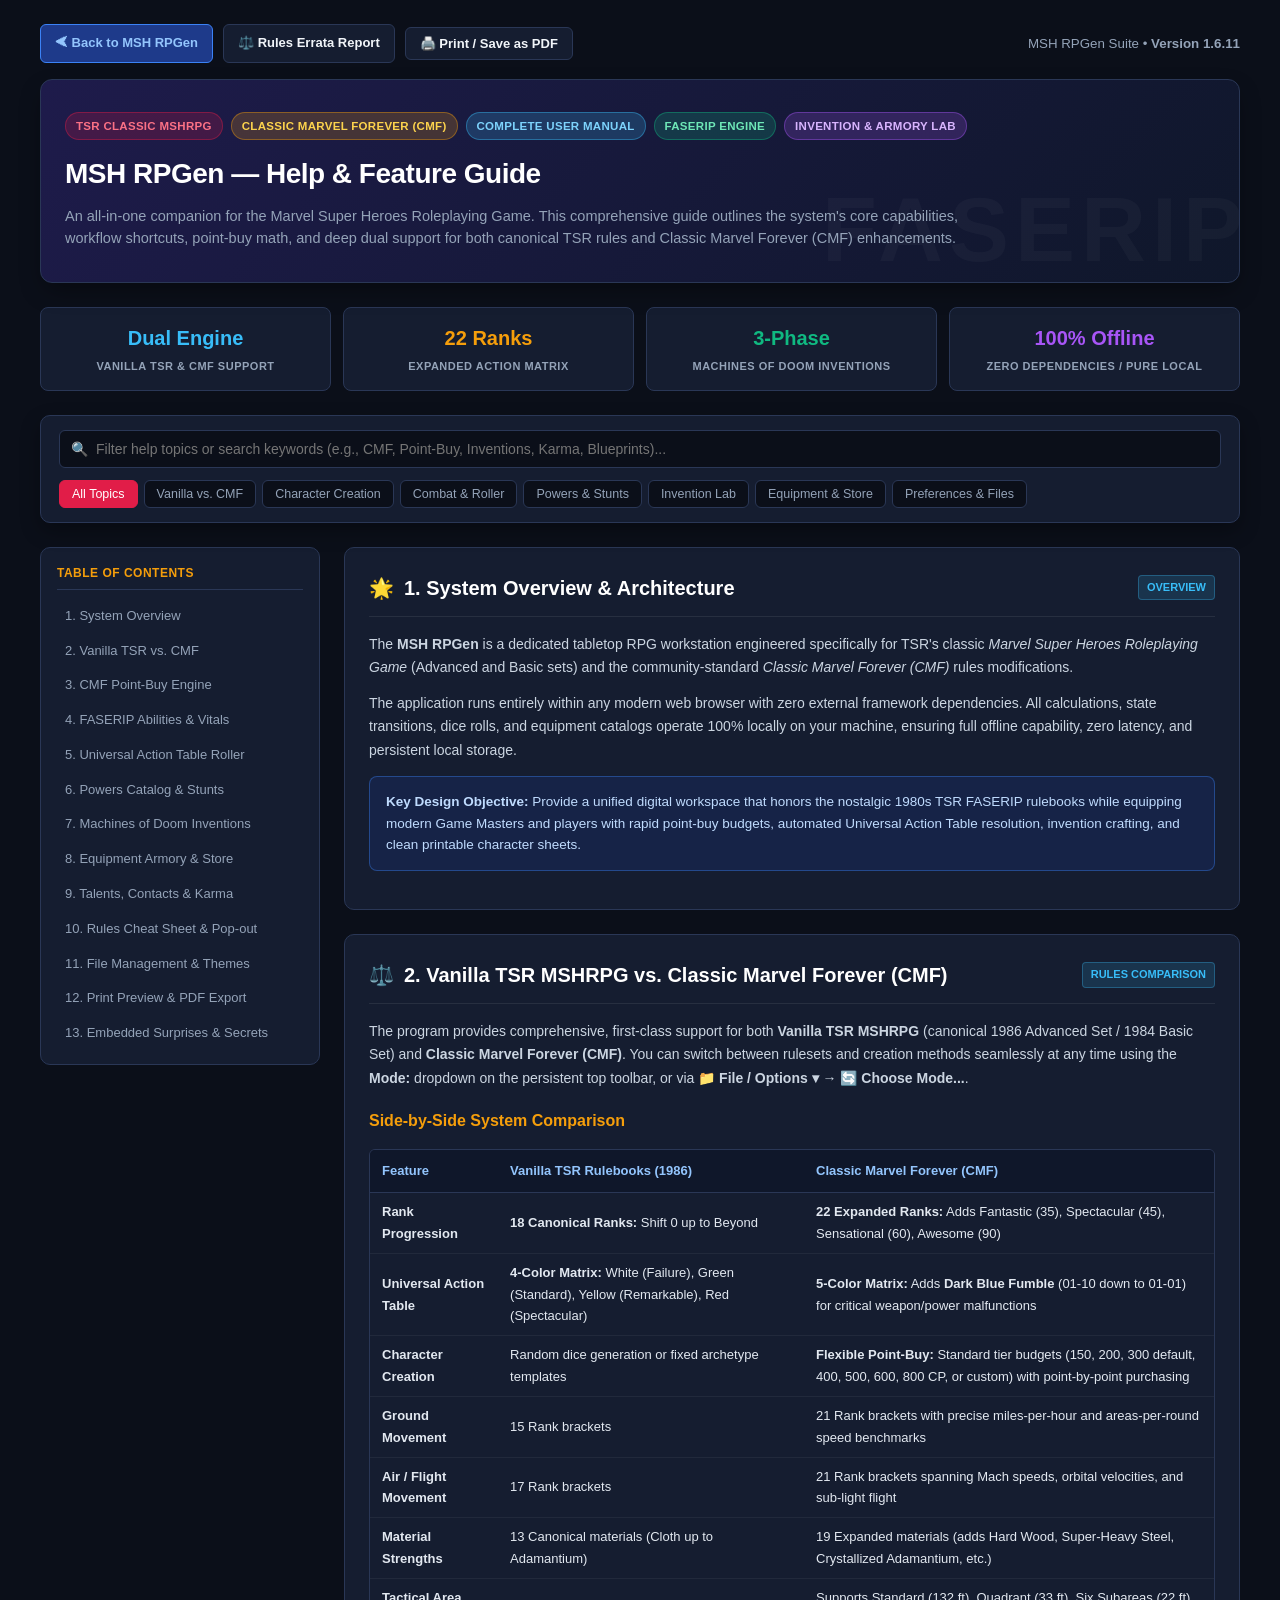
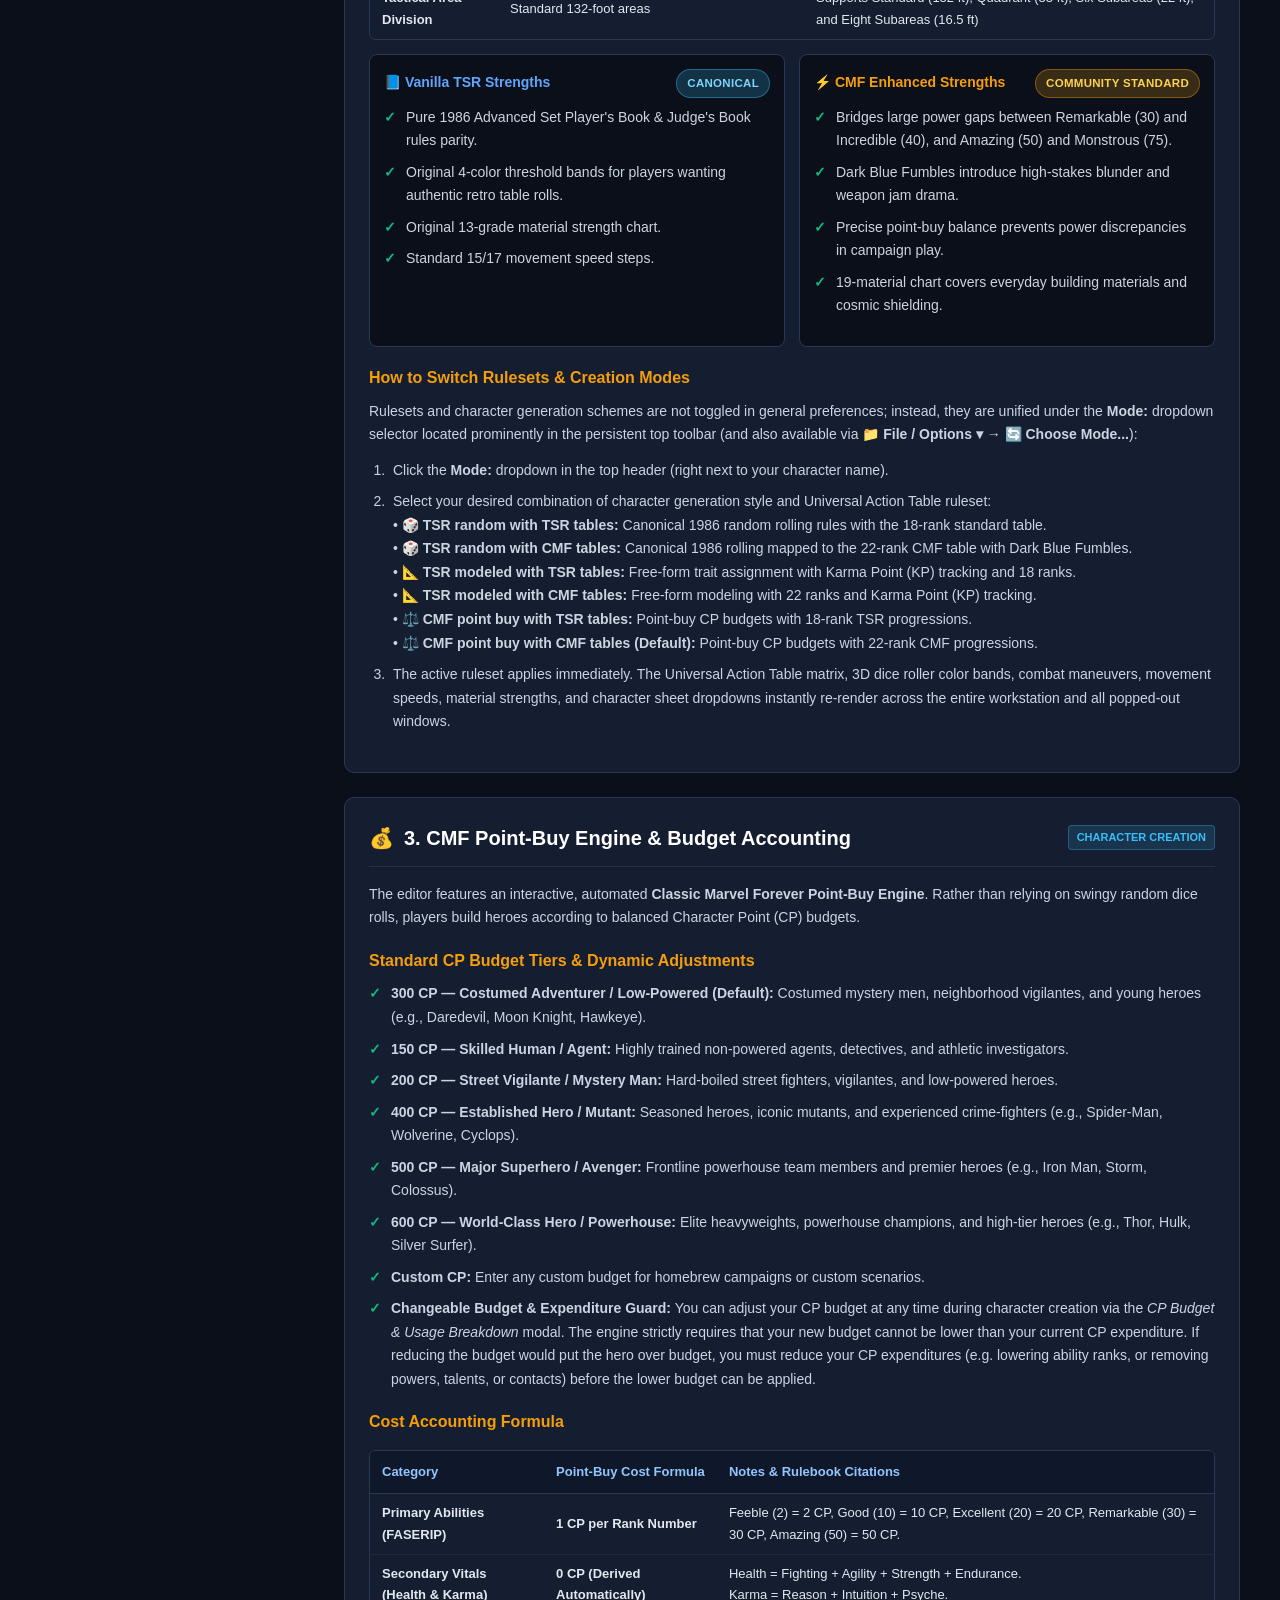
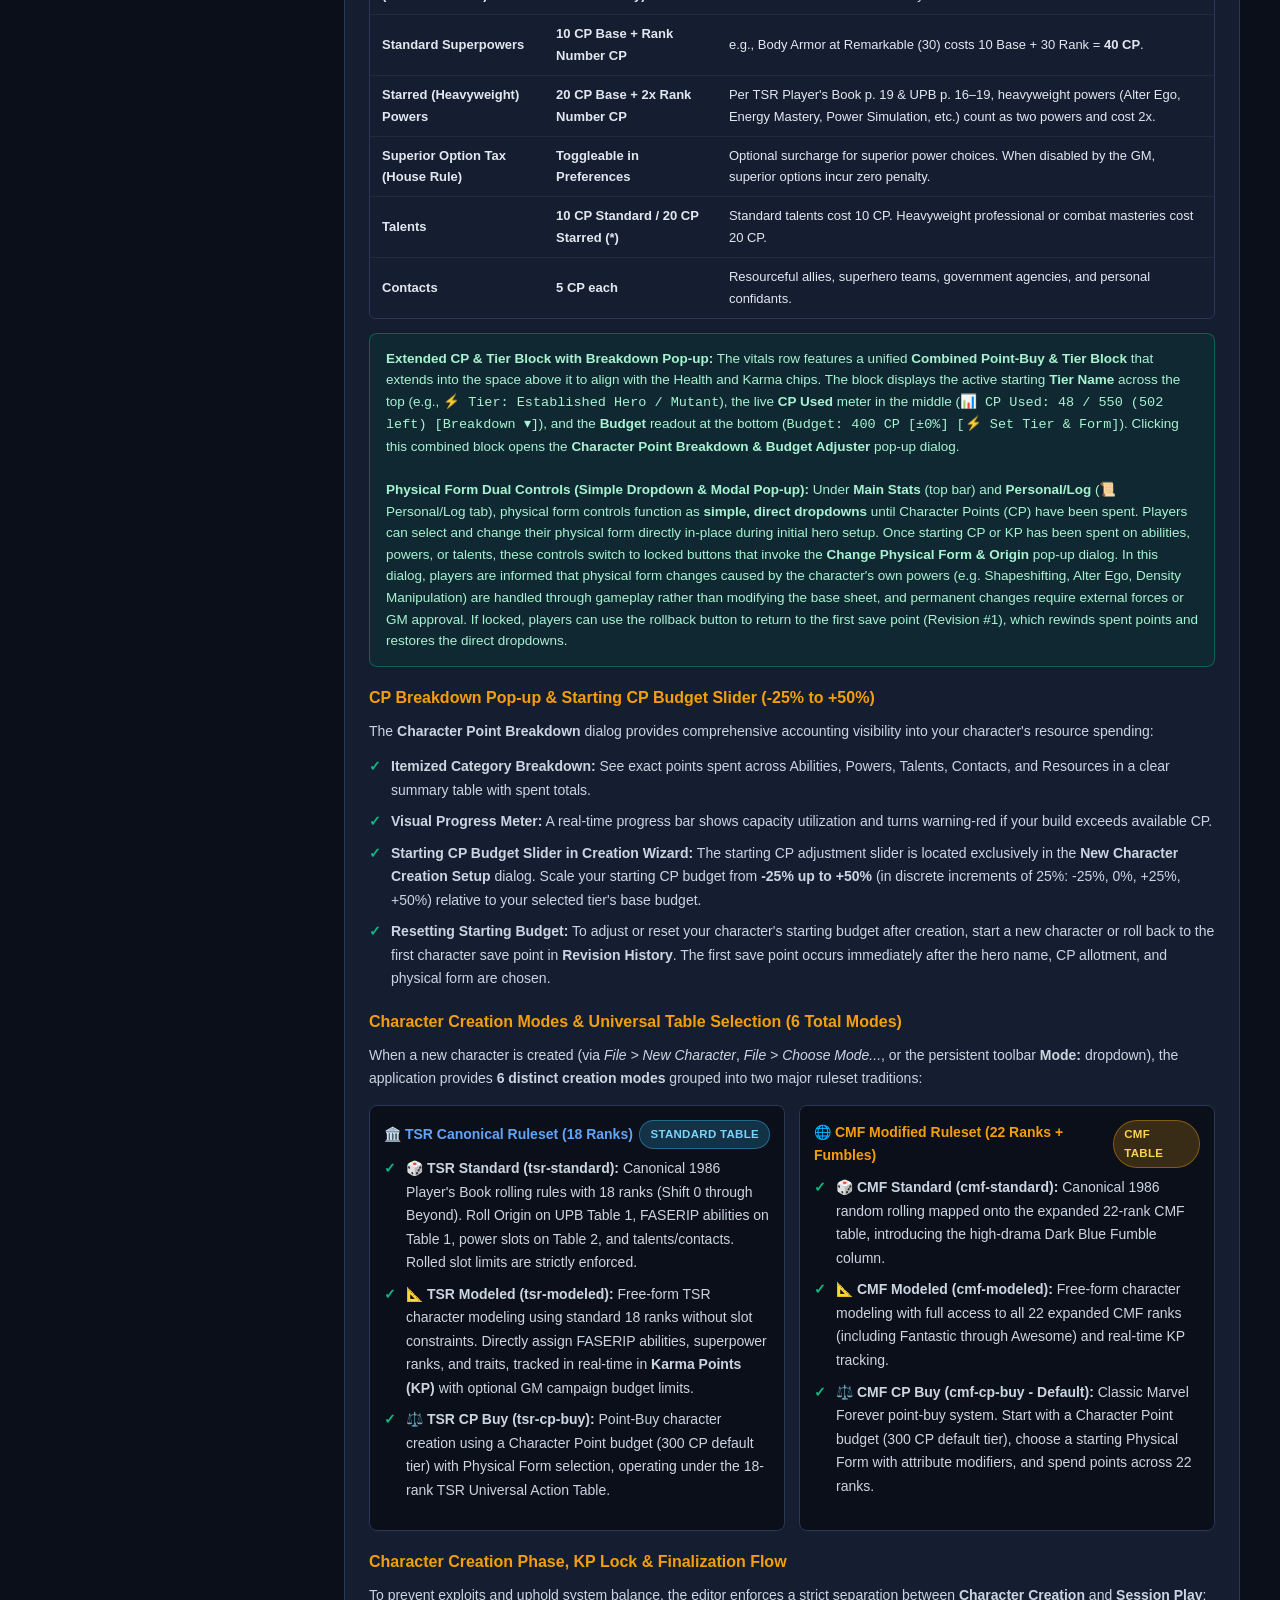
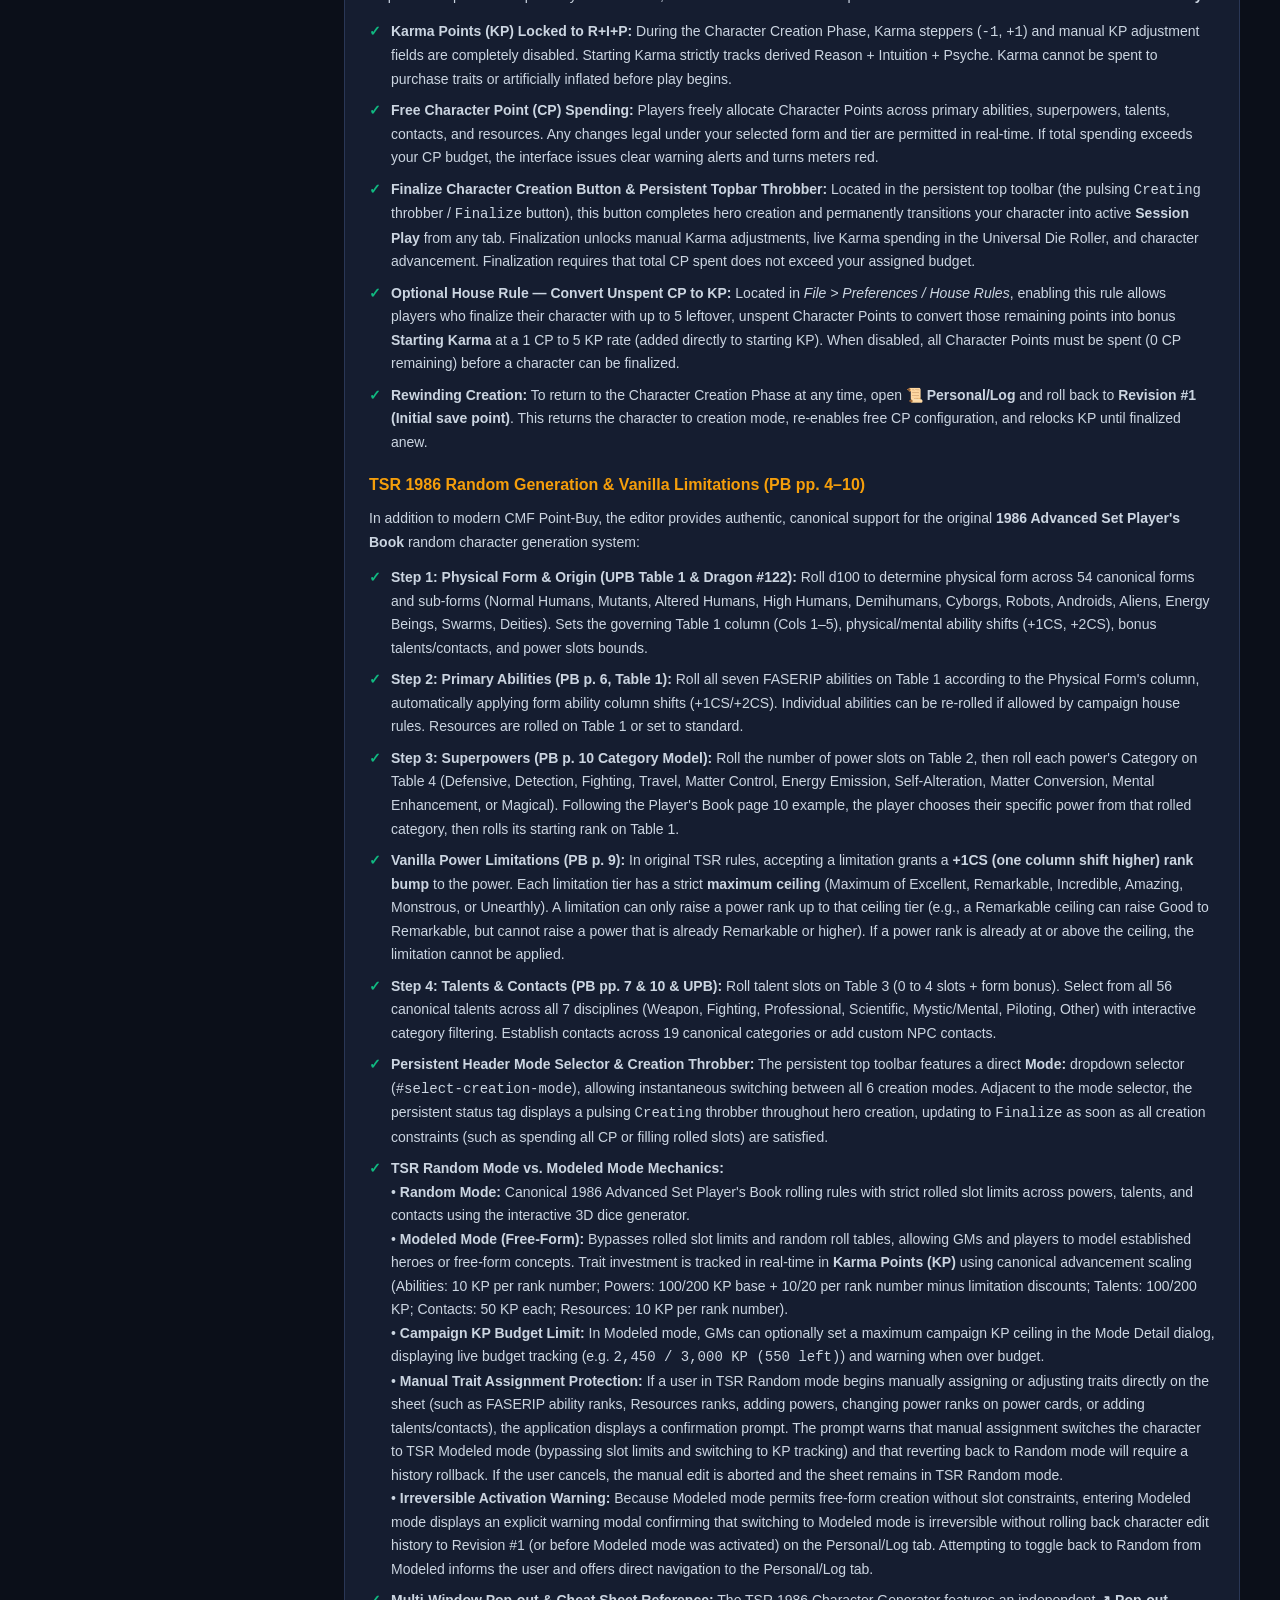
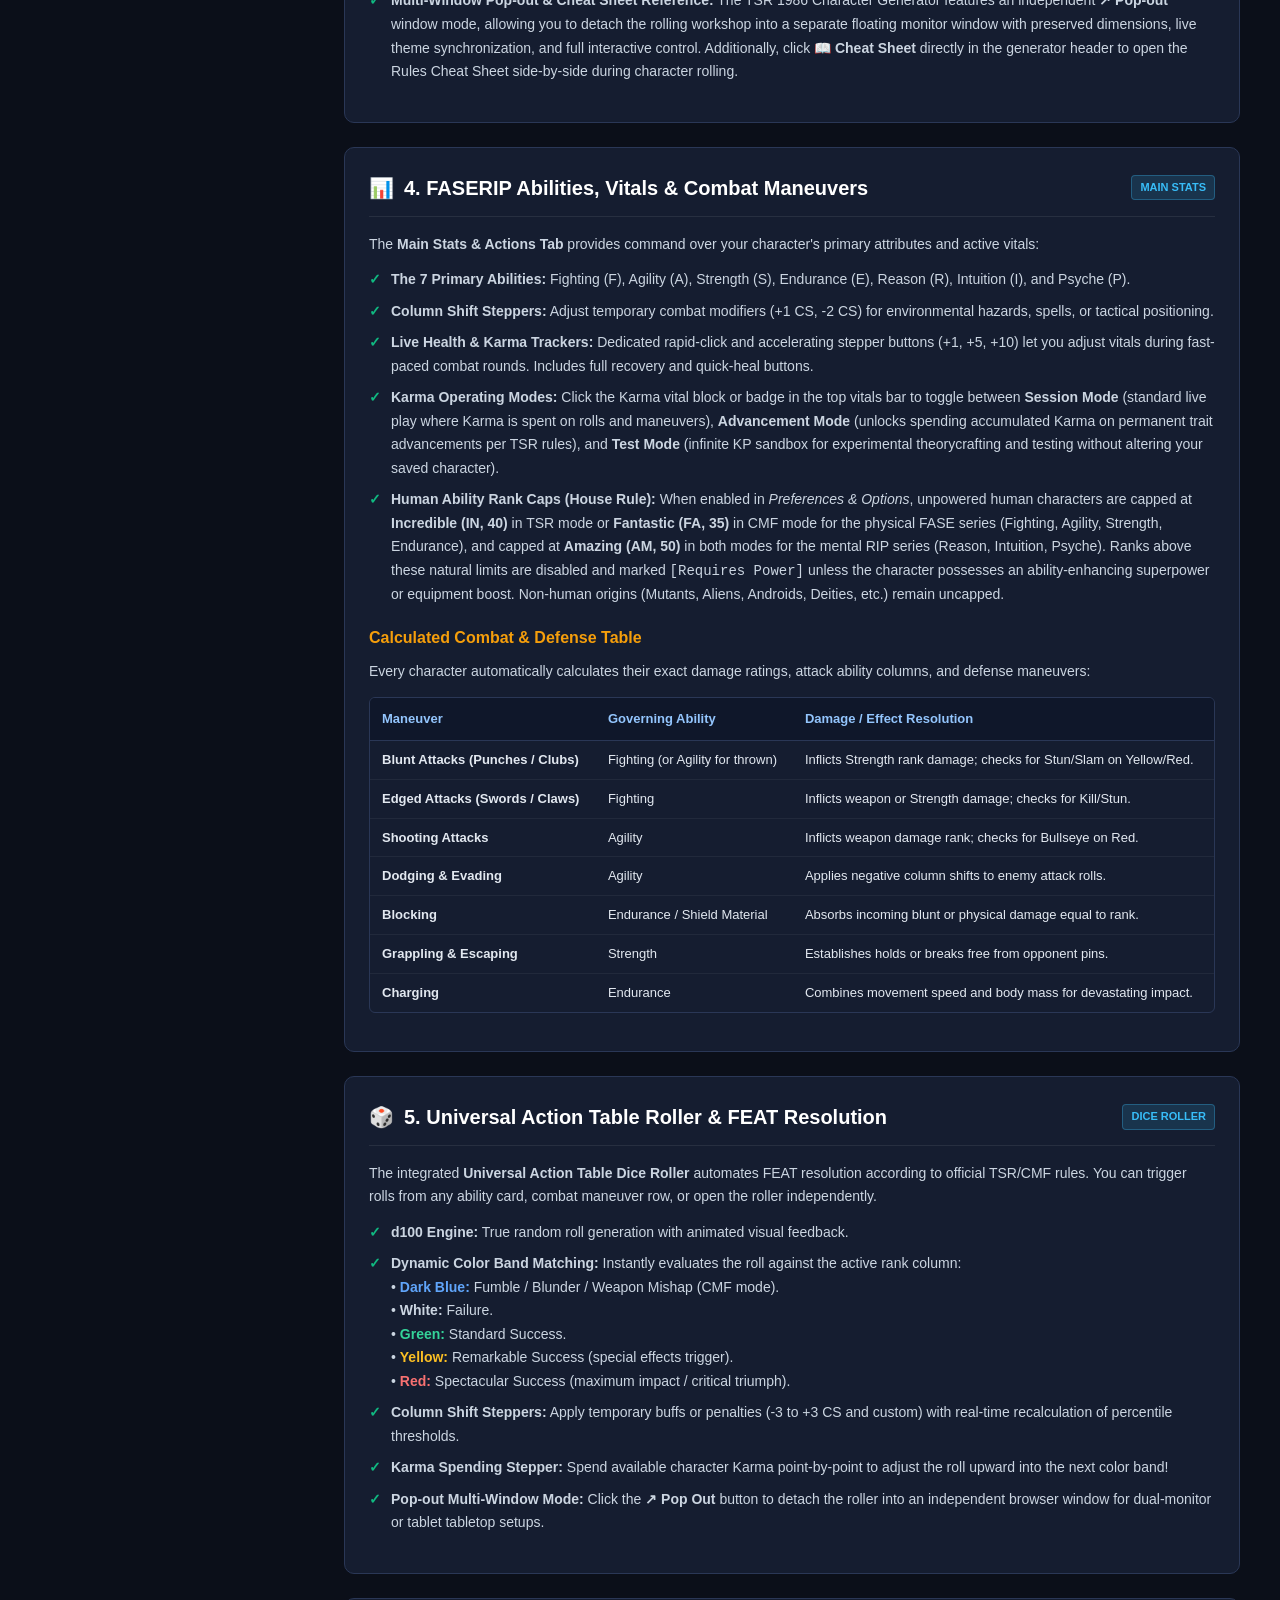
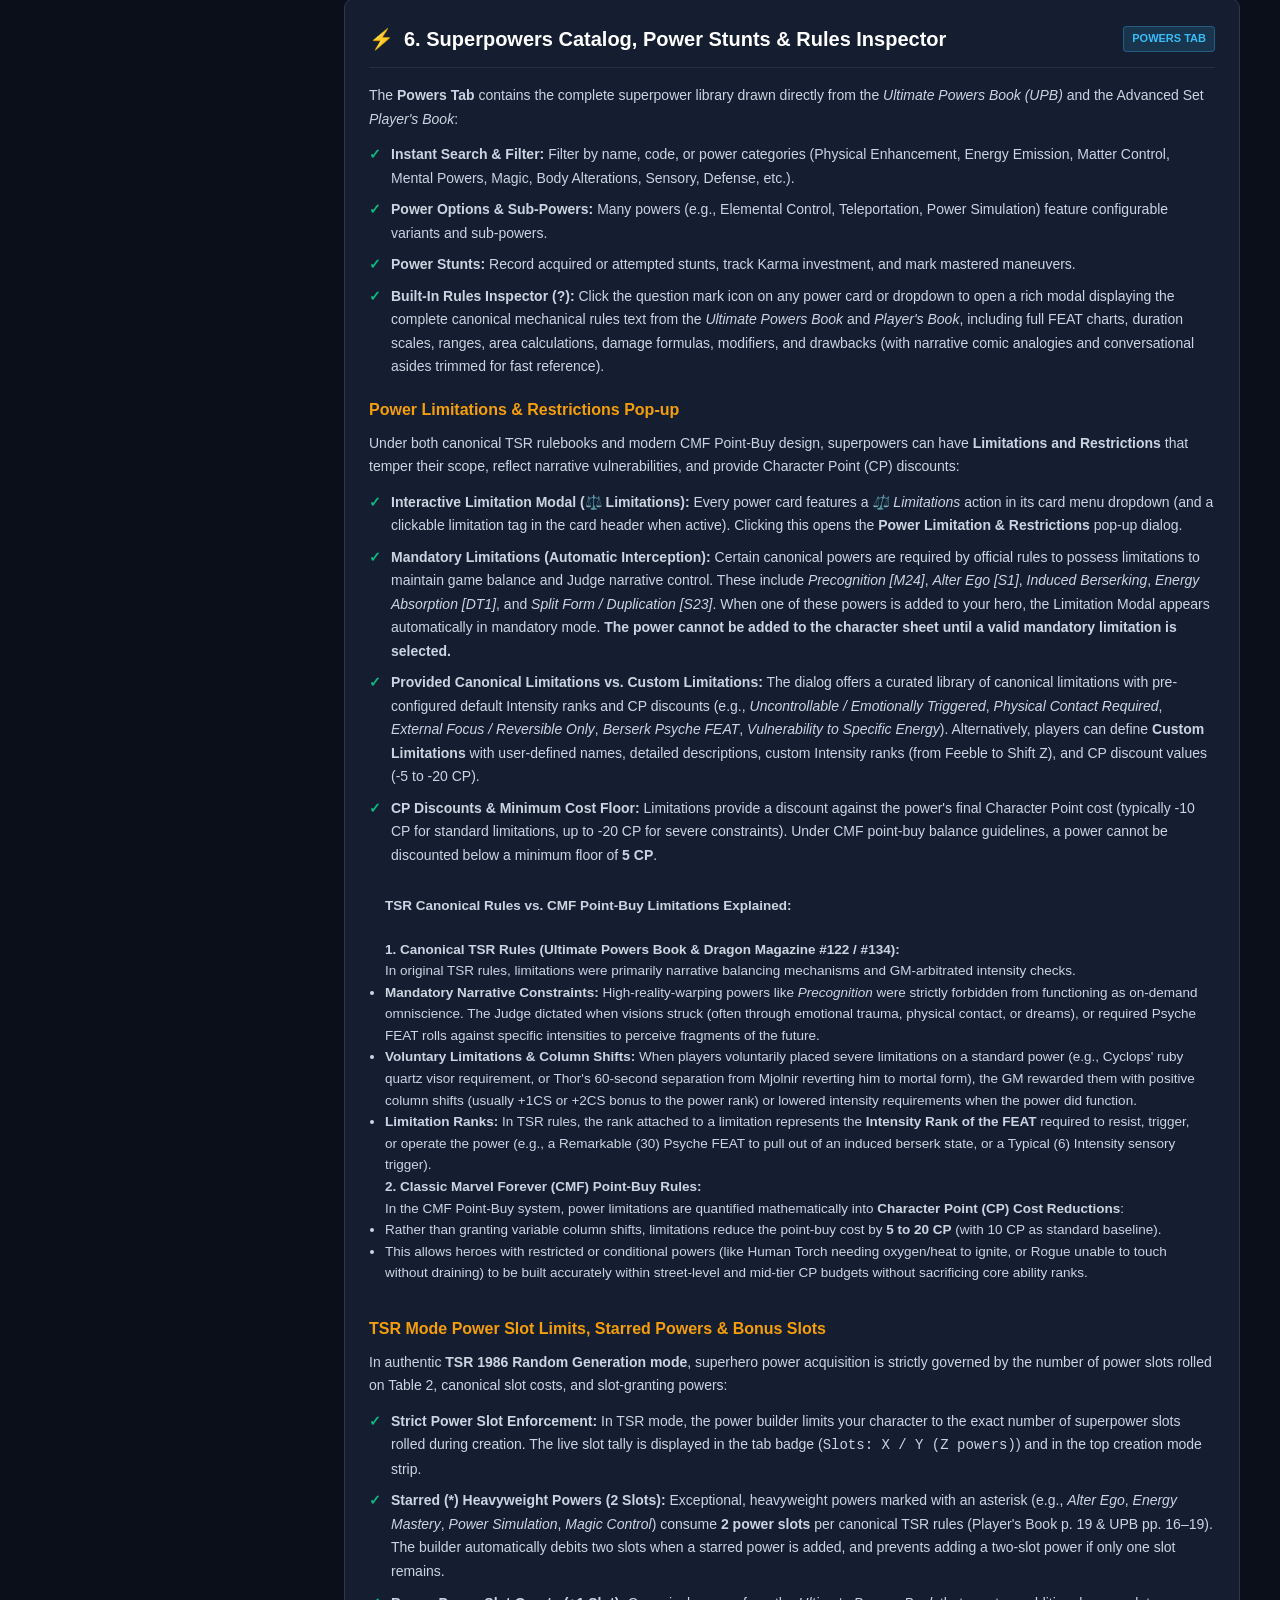
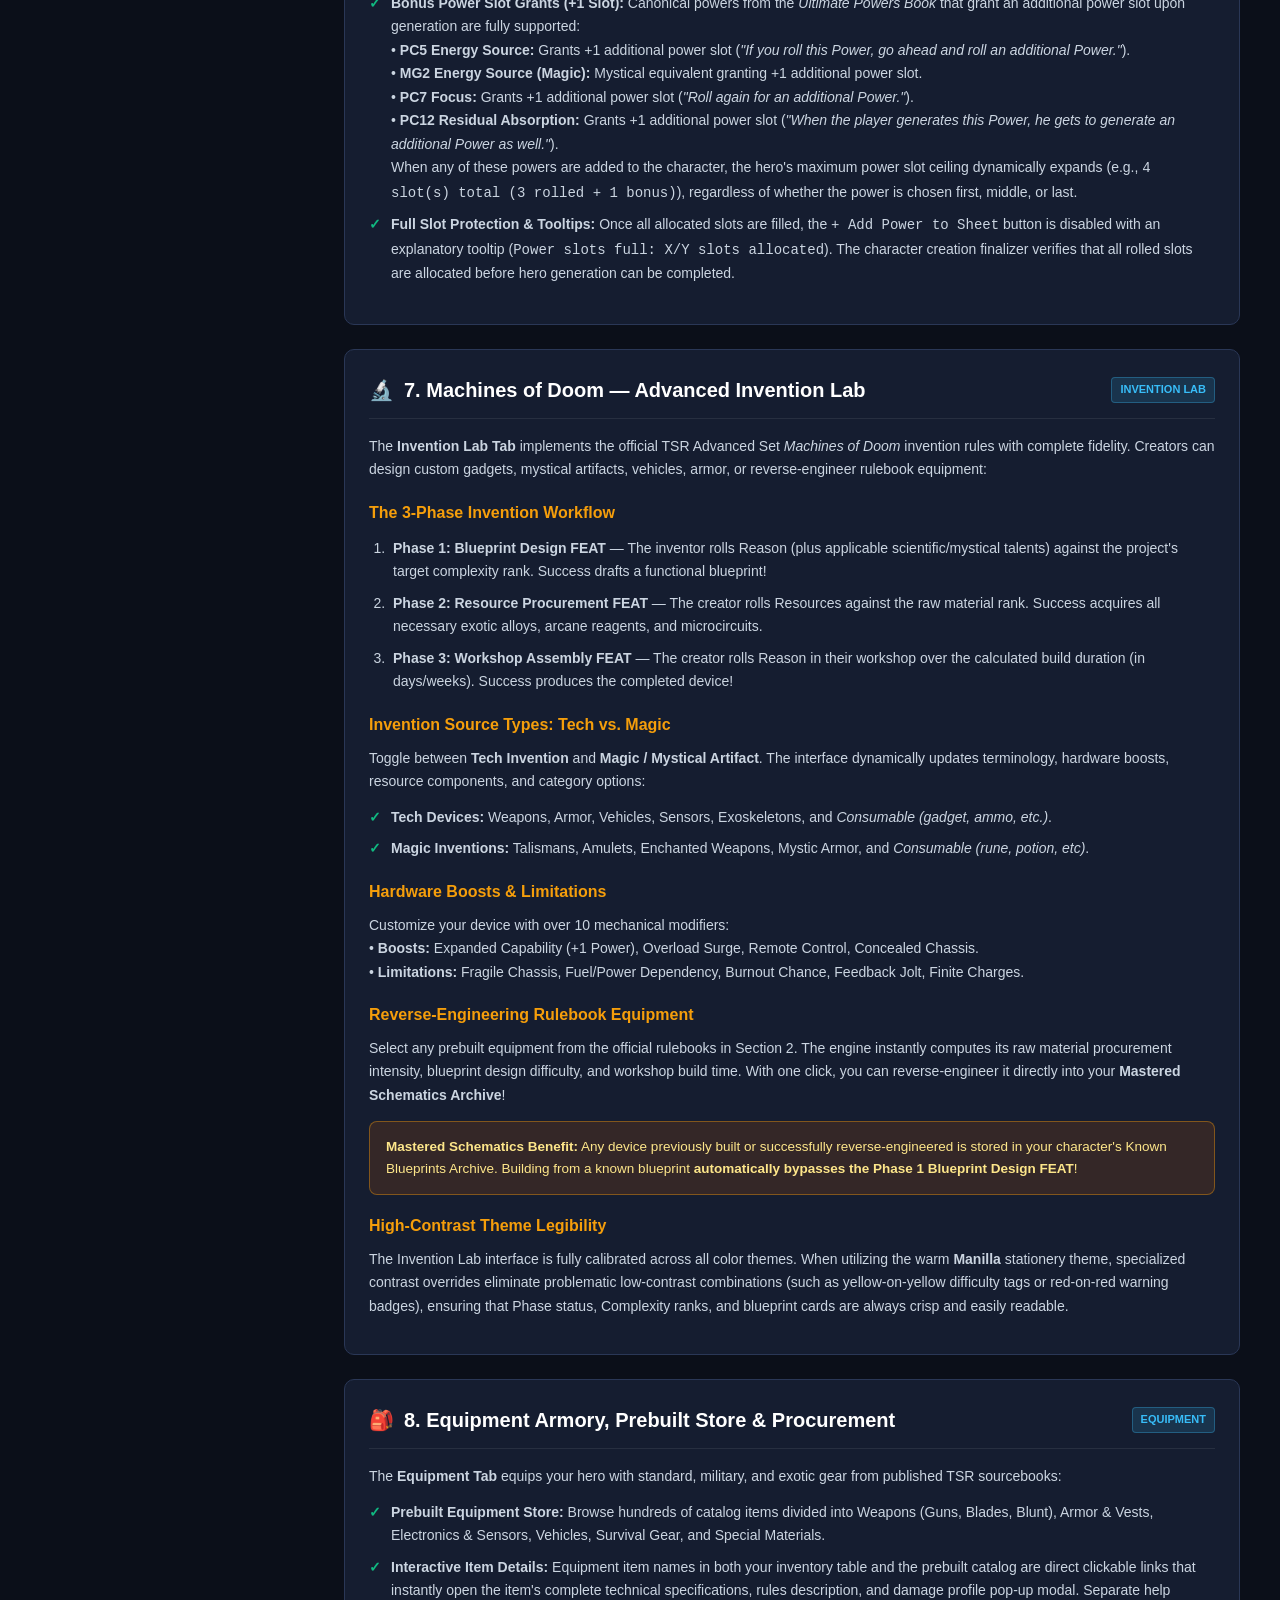
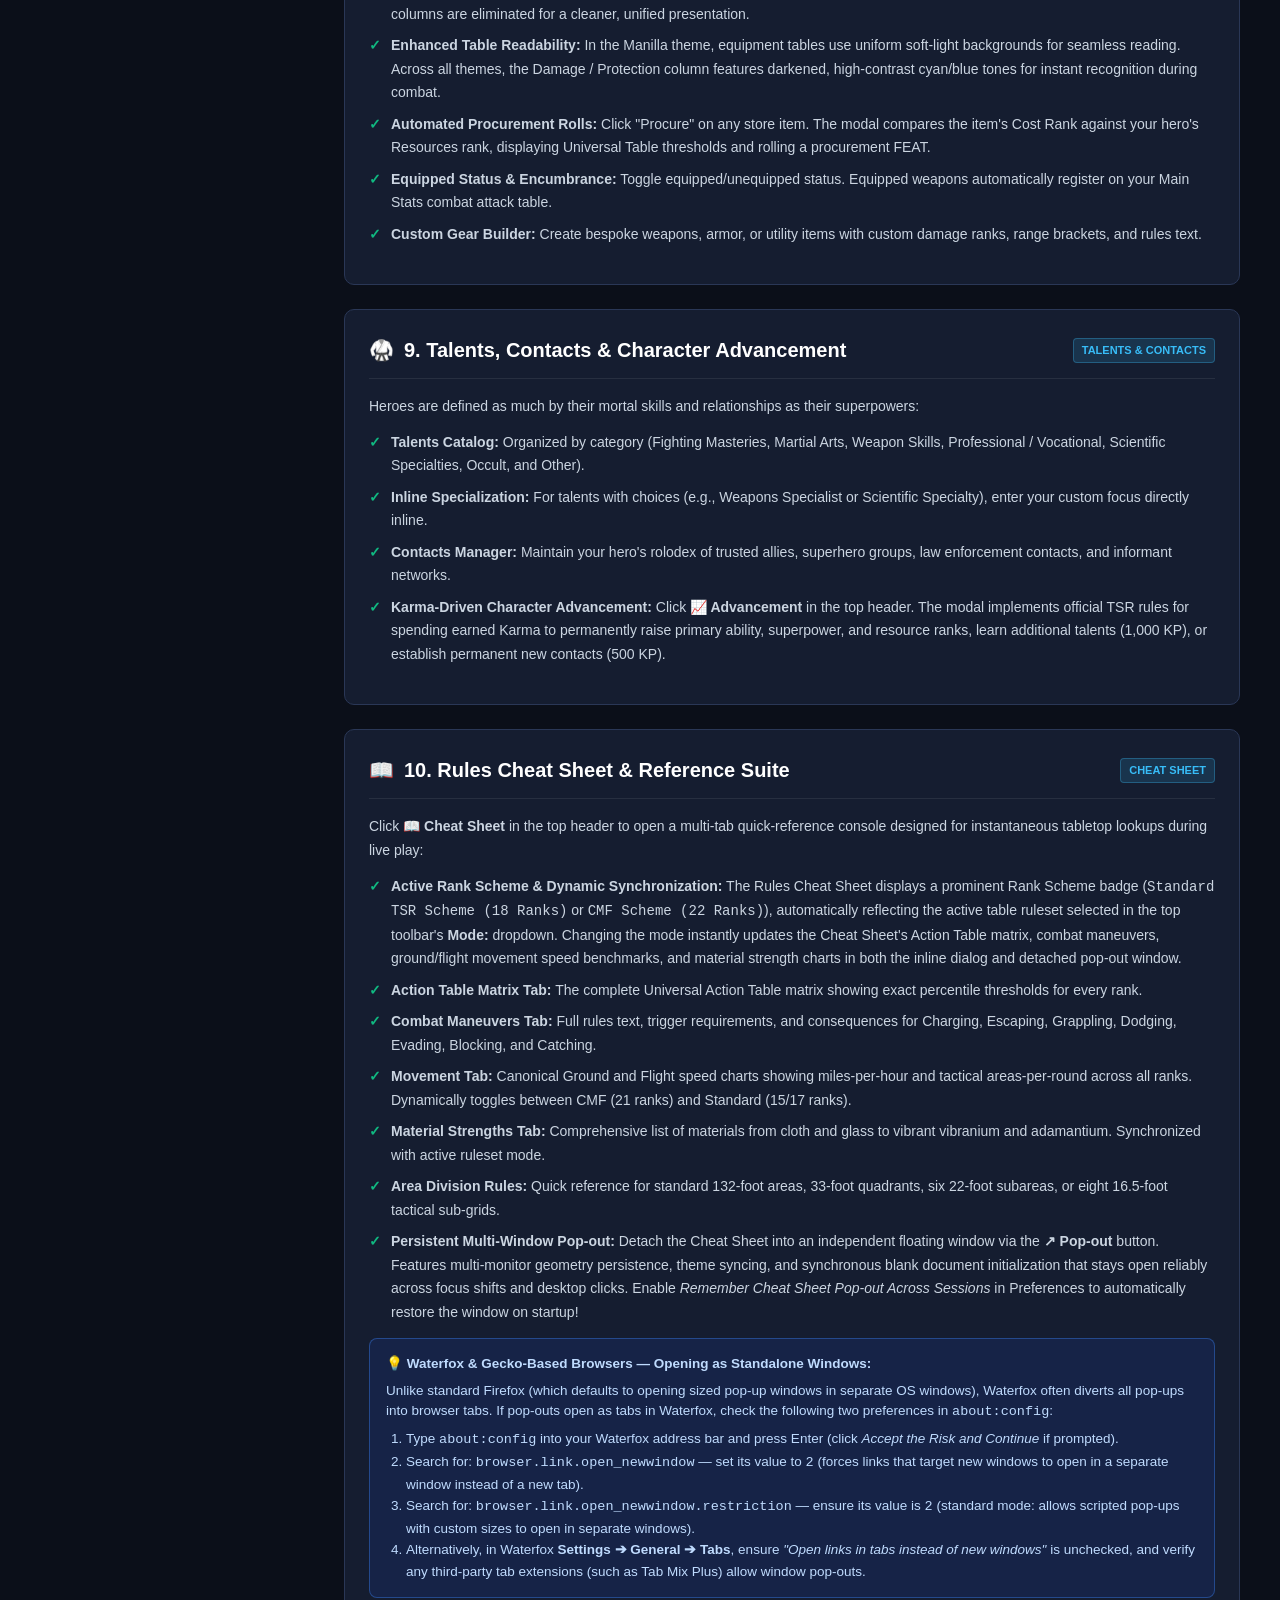
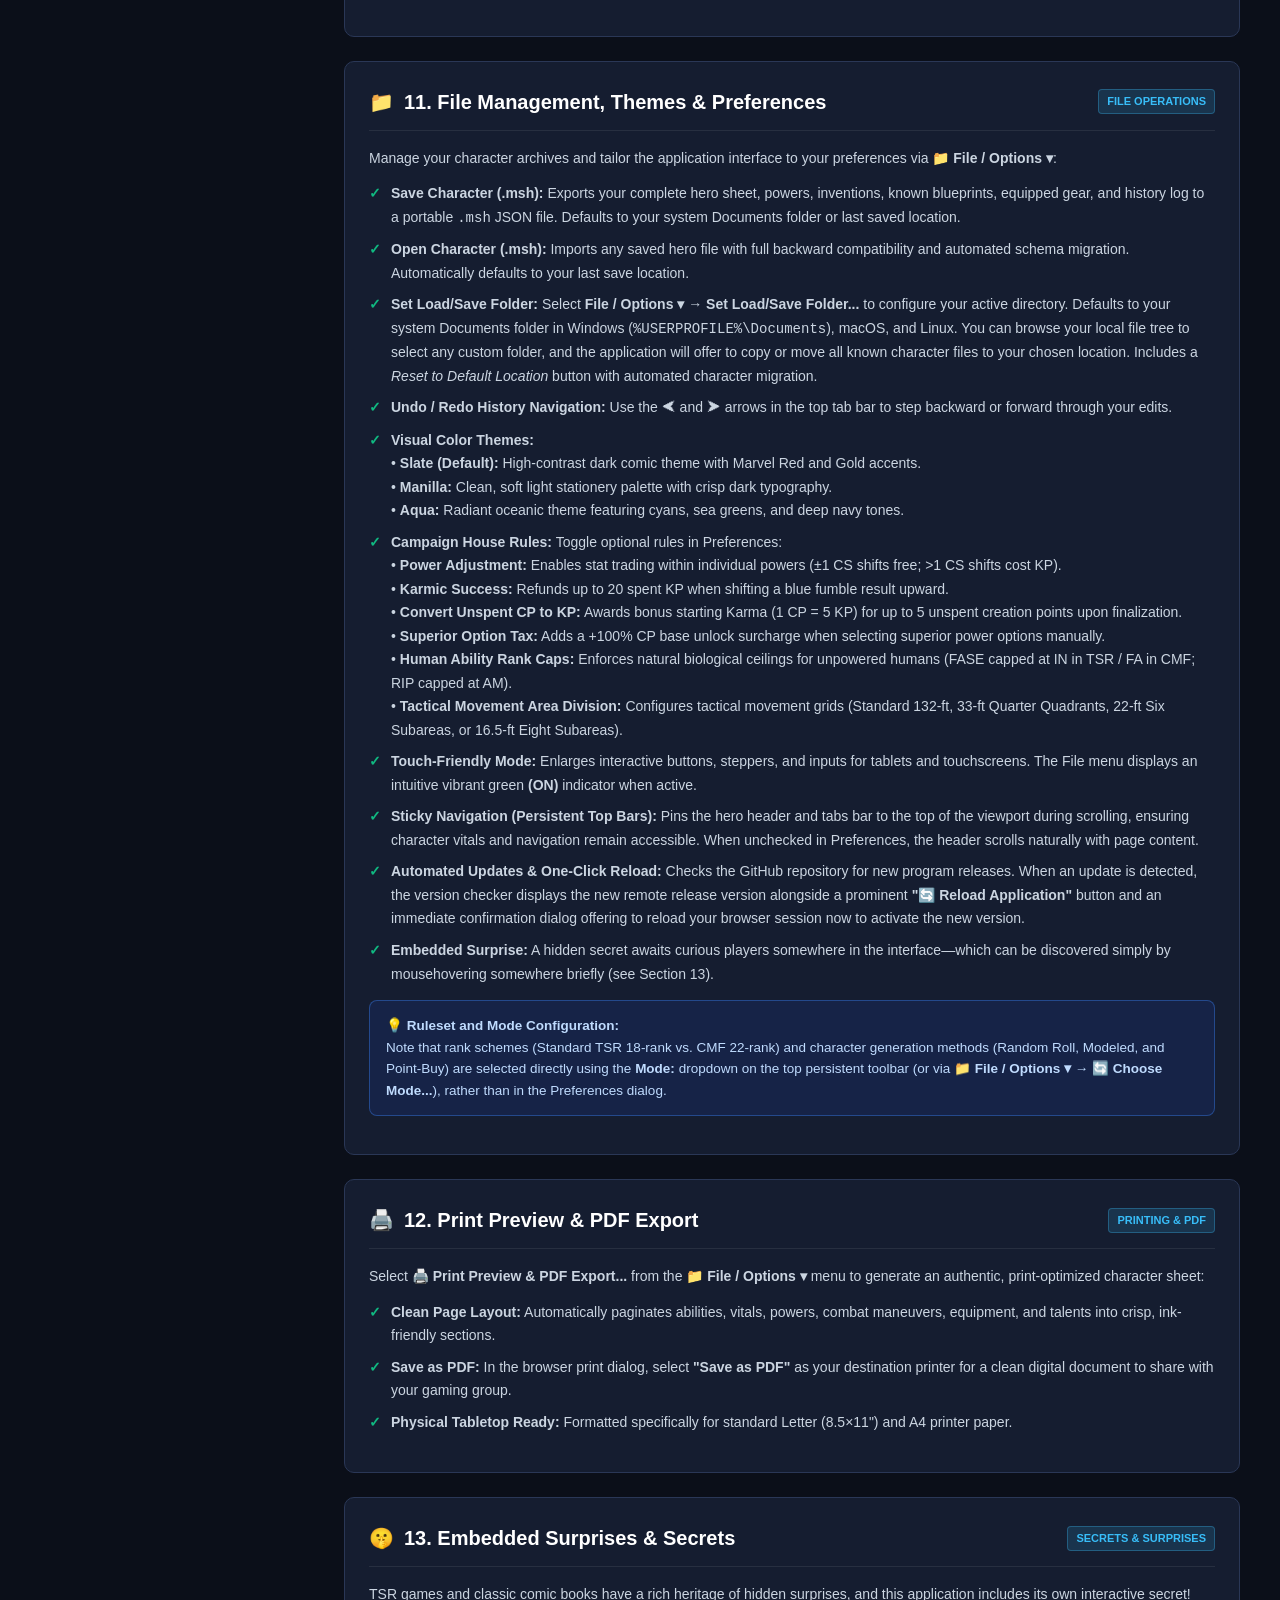
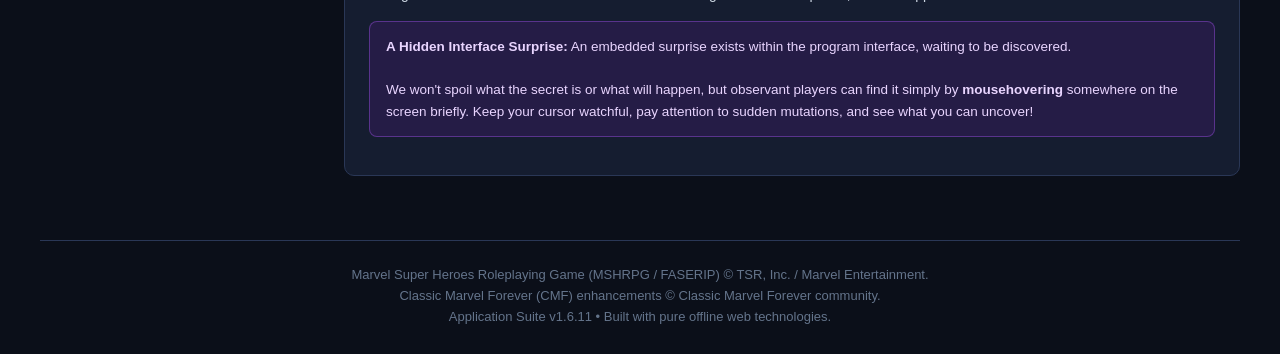
==== commit e506dbfc: "Update Help documentation: clarify that rank and generation schemes are selected via the Mode toolba" ====
--- a/help.html
+++ b/help.html
@@ -648,7 +648,7 @@
           </div>
           <div class="topic-body">
             <p>
-              The program provides comprehensive, first-class support for both <strong>Vanilla TSR MSHRPG</strong> (canonical 1986 Advanced Set / 1984 Basic Set) and <strong>Classic Marvel Forever (CMF)</strong>. You can switch between these modes seamlessly at any time via the <strong>Build Mode</strong> dropdown on the creation toolbar or directly from the <strong>Rules Cheat Sheet</strong>.
+              The program provides comprehensive, first-class support for both <strong>Vanilla TSR MSHRPG</strong> (canonical 1986 Advanced Set / 1984 Basic Set) and <strong>Classic Marvel Forever (CMF)</strong>. You can switch between rulesets and creation methods seamlessly at any time using the <strong>Mode:</strong> dropdown on the persistent top toolbar, or via <strong>📁 File / Options ▾ &rarr; 🔄 Choose Mode...</strong>.
             </p>
 
             <h3>Side-by-Side System Comparison</h3>
@@ -675,7 +675,7 @@
                   <tr>
                     <td><strong>Character Creation</strong></td>
                     <td>Random dice generation or fixed archetype templates</td>
-                    <td><strong>Flexible Point-Buy:</strong> Tier budgets (400, 600, 800, 1000, 1200, 1500 CP) with point-by-point purchasing</td>
+                    <td><strong>Flexible Point-Buy:</strong> Standard tier budgets (150, 200, 300 default, 400, 500, 600, 800 CP, or custom) with point-by-point purchasing</td>
                   </tr>
                   <tr>
                     <td><strong>Ground Movement</strong></td>
@@ -728,14 +728,21 @@
               </div>
             </div>
 
-            <h3>How to Switch Rulesets</h3>
+            <h3>How to Switch Rulesets &amp; Creation Modes</h3>
+            <p>
+              Rulesets and character generation schemes are not toggled in general preferences; instead, they are unified under the <strong>Mode:</strong> dropdown selector located prominently in the persistent top toolbar (and also available via <strong>📁 File / Options ▾ &rarr; 🔄 Choose Mode...</strong>):
+            </p>
             <ol class="step-list">
-              <li>Click <strong>📁 File / Options ▾</strong> in the top header and select <strong>⚙️ Preferences &amp; Options...</strong></li>
-              <li>Under <strong>Universal Action Table Mode</strong>, toggle between:
-                <br>• <code>Modified CMF (22 Ranks - Default)</code>
-                <br>• <code>Standard TSR (18 Ranks)</code>
+              <li>Click the <strong>Mode:</strong> dropdown in the top header (right next to your character name).</li>
+              <li>Select your desired combination of character generation style and Universal Action Table ruleset:
+                <br>• <strong>🎲 TSR random with TSR tables:</strong> Canonical 1986 random rolling rules with the 18-rank standard table.
+                <br>• <strong>🎲 TSR random with CMF tables:</strong> Canonical 1986 rolling mapped to the 22-rank CMF table with Dark Blue Fumbles.
+                <br>• <strong>📐 TSR modeled with TSR tables:</strong> Free-form trait assignment with Karma Point (KP) tracking and 18 ranks.
+                <br>• <strong>📐 TSR modeled with CMF tables:</strong> Free-form modeling with 22 ranks and Karma Point (KP) tracking.
+                <br>• <strong>⚖️ CMF point buy with TSR tables:</strong> Point-buy CP budgets with 18-rank TSR progressions.
+                <br>• <strong>⚖️ CMF point buy with CMF tables (Default):</strong> Point-buy CP budgets with 22-rank CMF progressions.
               </li>
-              <li>Click <strong>Save &amp; Close</strong>. The dice roller, Universal Action Table matrix, combat maneuvers, and cheat sheet instantly re-render according to your selection.</li>
+              <li>The active ruleset applies immediately. The Universal Action Table matrix, 3D dice roller color bands, combat maneuvers, movement speeds, material strengths, and character sheet dropdowns instantly re-render across the entire workstation and all popped-out windows.</li>
             </ol>
           </div>
         </article>
@@ -830,15 +837,34 @@
               <li><strong>Resetting Starting Budget:</strong> To adjust or reset your character's starting budget after creation, start a new character or roll back to the first character save point in <strong>Revision History</strong>. The first save point occurs immediately after the hero name, CP allotment, and physical form are chosen.</li>
             </ul>
 
-            <h3>New Character Generation Mode Prompt (TSR Standard, TSR Modeled, CMF Point-Buy)</h3>
-            <p>
-              When a new character is created (via <em>File &gt; New Character</em> or on initial launch without a saved character), the application presents an interactive <strong>Generation Mode Selection</strong> dialog allowing players to choose their desired ruleset and creation method:
-            </p>
-            <ul class="feature-list">
-              <li><strong>🎲 TSR Standard (1986 Random Roll):</strong> Canonical 1986 Player's Book rolling rules. Roll Origin on UPB Table 1, FASERIP abilities on Table 1, power slots on Table 2, and talents/contacts using the interactive 3D dice generator. Rolled slot limits are strictly enforced. Characters can graduate to Modeled mode at any time.</li>
-              <li><strong>📐 TSR Modeled (Free-Form):</strong> Free-form TSR character modeling without random roll tables or slot constraints. Directly assign FASERIP abilities, superpower ranks, and traits. Trait costs are tracked in real-time in <strong>Karma Points (KP)</strong> with optional GM campaign budget limits.</li>
-              <li><strong>⚖️ CMF Point-Buy:</strong> Classic Marvel Forever point-buy system. Start with a Character Point budget (300 CP default tier), choose a starting Physical Form with attribute modifiers, and spend points to purchase abilities and powers. Opens the Character Creation Setup Wizard.</li>
-            </ul>
+            <h3>Character Creation Modes &amp; Universal Table Selection (6 Total Modes)</h3>
+            <p>
+              When a new character is created (via <em>File &gt; New Character</em>, <em>File &gt; Choose Mode...</em>, or the persistent toolbar <strong>Mode:</strong> dropdown), the application provides <strong>6 distinct creation modes</strong> grouped into two major ruleset traditions:
+            </p>
+            <div class="comparison-grid" style="margin-bottom: 16px;">
+              <div class="comparison-box">
+                <div class="comparison-box-title" style="color: #60a5fa;">
+                  <span>🏛️ TSR Canonical Ruleset (18 Ranks)</span>
+                  <span class="badge badge-blue">Standard Table</span>
+                </div>
+                <ul class="feature-list">
+                  <li><strong>🎲 TSR Standard (tsr-standard):</strong> Canonical 1986 Player's Book rolling rules with 18 ranks (Shift 0 through Beyond). Roll Origin on UPB Table 1, FASERIP abilities on Table 1, power slots on Table 2, and talents/contacts. Rolled slot limits are strictly enforced.</li>
+                  <li><strong>📐 TSR Modeled (tsr-modeled):</strong> Free-form TSR character modeling using standard 18 ranks without slot constraints. Directly assign FASERIP abilities, superpower ranks, and traits, tracked in real-time in <strong>Karma Points (KP)</strong> with optional GM campaign budget limits.</li>
+                  <li><strong>⚖️ TSR CP Buy (tsr-cp-buy):</strong> Point-Buy character creation using a Character Point budget (300 CP default tier) with Physical Form selection, operating under the 18-rank TSR Universal Action Table.</li>
+                </ul>
+              </div>
+              <div class="comparison-box">
+                <div class="comparison-box-title" style="color: #f59e0b;">
+                  <span>🌐 CMF Modified Ruleset (22 Ranks + Fumbles)</span>
+                  <span class="badge badge-gold">CMF Table</span>
+                </div>
+                <ul class="feature-list">
+                  <li><strong>🎲 CMF Standard (cmf-standard):</strong> Canonical 1986 random rolling mapped onto the expanded 22-rank CMF table, introducing the high-drama Dark Blue Fumble column.</li>
+                  <li><strong>📐 CMF Modeled (cmf-modeled):</strong> Free-form character modeling with full access to all 22 expanded CMF ranks (including Fantastic through Awesome) and real-time KP tracking.</li>
+                  <li><strong>⚖️ CMF CP Buy (cmf-cp-buy - Default):</strong> Classic Marvel Forever point-buy system. Start with a Character Point budget (300 CP default tier), choose a starting Physical Form with attribute modifiers, and spend points across 22 ranks.</li>
+                </ul>
+              </div>
+            </div>
 
             <h3>Character Creation Phase, KP Lock &amp; Finalization Flow</h3>
             <p>
@@ -862,14 +888,10 @@
               <li><strong>Step 3: Superpowers (PB p. 10 Category Model):</strong> Roll the number of power slots on Table 2, then roll each power's Category on Table 4 (Defensive, Detection, Fighting, Travel, Matter Control, Energy Emission, Self-Alteration, Matter Conversion, Mental Enhancement, or Magical). Following the Player's Book page 10 example, the player chooses their specific power from that rolled category, then rolls its starting rank on Table 1.</li>
               <li><strong>Vanilla Power Limitations (PB p. 9):</strong> In original TSR rules, accepting a limitation grants a <strong>+1CS (one column shift higher) rank bump</strong> to the power. Each limitation tier has a strict <strong>maximum ceiling</strong> (Maximum of Excellent, Remarkable, Incredible, Amazing, Monstrous, or Unearthly). A limitation can only raise a power rank up to that ceiling tier (e.g., a Remarkable ceiling can raise Good to Remarkable, but cannot raise a power that is already Remarkable or higher). If a power rank is already at or above the ceiling, the limitation cannot be applied.</li>
               <li><strong>Step 4: Talents &amp; Contacts (PB pp. 7 &amp; 10 &amp; UPB):</strong> Roll talent slots on Table 3 (0 to 4 slots + form bonus). Select from all 56 canonical talents across all 7 disciplines (Weapon, Fighting, Professional, Scientific, Mystic/Mental, Piloting, Other) with interactive category filtering. Establish contacts across 19 canonical categories or add custom NPC contacts.</li>
-              <li><strong>Unified 3-Way Mode Switch &amp; Combined Pulsing Header Tag:</strong> Character creation strictly distinguishes between <strong>TSR standard</strong> (canonical 1986 random roll), <strong>TSR modeled</strong> (free-form modeling with Karma Point tracking), and <strong>CMF CP buy</strong> (Classic Marvel Forever point-buy). In the creation block on the Main Stats tab, these three modes are unified into an intuitive <strong>three-way switch</strong> where the active mode is brightly highlighted and clicking any segment seamlessly switches modes. In the top toolbar, the previous "Creating" and mode tags are combined into a single, pulsing status badge (displaying <code>TSR standard</code>, <code>TSR modeled</code>, or <code>CMF CP buy</code>) with theme-coordinated glow effects that stays visible throughout character creation and transitions to "Finalize" once all creation requirements are satisfied.</li>
-              <li><strong>Interactive TSR Submode Selection Dialog:</strong> Switching to TSR mode does not immediately open the random generator. Instead, an interactive selection modal appears presenting clear cards for both <strong>Random Roll Mode</strong> and <strong>Modeled Mode</strong> with explanations:
-                <br>• Choosing <strong>Random Roll Mode</strong> sets the character to TSR Random mode and launches the TSR Generator modal with 3D dice.
-                <br>• Choosing <strong>Modeled Mode</strong> sets the character to TSR Modeled mode and directly opens the character sheet without launching the generator, allowing free-form modeling immediately.
-                <br>• Users are reminded that they can switch from Random to Modeled mode at any time, but returning from Modeled to Random requires rolling back to Revision #1 in the Personal/Log tab.</li>
-              <li><strong>TSR Modeled Mode &amp; Submode Split Toggle:</strong> When in TSR mode, the creation block displays an obvious submode split toggle between <strong>Random</strong> and <strong>Modeled</strong>:
-                <br>• <strong>Random Mode (Default):</strong> Pure canonical 1986 Advanced Set Player's Book rolling rules with strict rolled slot limits across powers, talents, and contacts.
-                <br>• <strong>Modeled Mode (Free-Form):</strong> Bypasses rolled slot limits and random roll requirements, allowing GMs and players to model established heroes or free-form concepts. Trait investment is tracked in real-time in <strong>Karma Points (KP)</strong> using canonical advancement scaling (Abilities: 10 KP per rank number; Powers: 100/200 KP base + 10/20 per rank number minus limitation discounts; Talents: 100/200 KP; Contacts: 50 KP each; Resources: 10 KP per rank number).
+              <li><strong>Persistent Header Mode Selector &amp; Creation Throbber:</strong> The persistent top toolbar features a direct <strong>Mode:</strong> dropdown selector (<code>#select-creation-mode</code>), allowing instantaneous switching between all 6 creation modes. Adjacent to the mode selector, the persistent status tag displays a pulsing <code>Creating</code> throbber throughout hero creation, updating to <code>Finalize</code> as soon as all creation constraints (such as spending all CP or filling rolled slots) are satisfied.</li>
+              <li><strong>TSR Random Mode vs. Modeled Mode Mechanics:</strong>
+                <br>• <strong>Random Mode:</strong> Canonical 1986 Advanced Set Player's Book rolling rules with strict rolled slot limits across powers, talents, and contacts using the interactive 3D dice generator.
+                <br>• <strong>Modeled Mode (Free-Form):</strong> Bypasses rolled slot limits and random roll tables, allowing GMs and players to model established heroes or free-form concepts. Trait investment is tracked in real-time in <strong>Karma Points (KP)</strong> using canonical advancement scaling (Abilities: 10 KP per rank number; Powers: 100/200 KP base + 10/20 per rank number minus limitation discounts; Talents: 100/200 KP; Contacts: 50 KP each; Resources: 10 KP per rank number).
                 <br>• <strong>Campaign KP Budget Limit:</strong> In Modeled mode, GMs can optionally set a maximum campaign KP ceiling in the Mode Detail dialog, displaying live budget tracking (e.g. <code>2,450 / 3,000 KP (550 left)</code>) and warning when over budget.
                 <br>• <strong>Manual Trait Assignment Protection:</strong> If a user in TSR Random mode begins manually assigning or adjusting traits directly on the sheet (such as FASERIP ability ranks, Resources ranks, adding powers, changing power ranks on power cards, or adding talents/contacts), the application displays a confirmation prompt. The prompt warns that manual assignment switches the character to TSR Modeled mode (bypassing slot limits and switching to KP tracking) and that reverting back to Random mode will require a history rollback. If the user cancels, the manual edit is aborted and the sheet remains in TSR Random mode.
                 <br>• <strong>Irreversible Activation Warning:</strong> Because Modeled mode permits free-form creation without slot constraints, entering Modeled mode displays an explicit warning modal confirming that switching to Modeled mode is irreversible without rolling back character edit history to Revision #1 (or before Modeled mode was activated) on the Personal/Log tab. Attempting to toggle back to Random from Modeled informs the user and offers direct navigation to the Personal/Log tab.</li>
@@ -892,7 +914,7 @@
               <li><strong>The 7 Primary Abilities:</strong> Fighting (F), Agility (A), Strength (S), Endurance (E), Reason (R), Intuition (I), and Psyche (P).</li>
               <li><strong>Column Shift Steppers:</strong> Adjust temporary combat modifiers (+1 CS, -2 CS) for environmental hazards, spells, or tactical positioning.</li>
               <li><strong>Live Health &amp; Karma Trackers:</strong> Dedicated rapid-click and accelerating stepper buttons (+1, +5, +10) let you adjust vitals during fast-paced combat rounds. Includes full recovery and quick-heal buttons.</li>
-              <li><strong>Karma Modes:</strong> Switch between Standard TSR, CMF Option, and House Rule pool caps.</li>
+              <li><strong>Karma Operating Modes:</strong> Click the Karma vital block or badge in the top vitals bar to toggle between <strong>Session Mode</strong> (standard live play where Karma is spent on rolls and maneuvers), <strong>Advancement Mode</strong> (unlocks spending accumulated Karma on permanent trait advancements per TSR rules), and <strong>Test Mode</strong> (infinite KP sandbox for experimental theorycrafting and testing without altering your saved character).</li>
               <li><strong>Human Ability Rank Caps (House Rule):</strong> When enabled in <em>Preferences &amp; Options</em>, unpowered human characters are capped at <strong>Incredible (IN, 40)</strong> in TSR mode or <strong>Fantastic (FA, 35)</strong> in CMF mode for the physical FASE series (Fighting, Agility, Strength, Endurance), and capped at <strong>Amazing (AM, 50)</strong> in both modes for the mental RIP series (Reason, Intuition, Psyche). Ranks above these natural limits are disabled and marked <code>[Requires Power]</code> unless the character possesses an ability-enhancing superpower or equipment boost. Non-human origins (Mutants, Aliens, Androids, Deities, etc.) remain uncapped.</li>
             </ul>
 
@@ -1143,7 +1165,7 @@
               Click <strong>📖 Cheat Sheet</strong> in the top header to open a multi-tab quick-reference console designed for instantaneous tabletop lookups during live play:
             </p>
             <ul class="feature-list">
-              <li><strong>Rank Scheme Switcher &amp; App-Wide Sync:</strong> The header selector labeled <strong>Rank Scheme</strong> (toggling between <em>Modified CMF (22 Ranks)</em> and <em>Standard TSR (18 Ranks)</em>) is a two-way shortcut to the Preferences setting. Changing it alters the active rank scheme throughout the entire application—synchronizing the Universal Action Table matrix, movement speed charts, material strengths, integrated d100 dice roller color thresholds, and character sheet dropdowns—while displaying a confirmation status toast across all active windows. It does <em>not</em> alter character creation mode or point budgets.</li>
+              <li><strong>Active Rank Scheme &amp; Dynamic Synchronization:</strong> The Rules Cheat Sheet displays a prominent Rank Scheme badge (<code>Standard TSR Scheme (18 Ranks)</code> or <code>CMF Scheme (22 Ranks)</code>), automatically reflecting the active table ruleset selected in the top toolbar's <strong>Mode:</strong> dropdown. Changing the mode instantly updates the Cheat Sheet's Action Table matrix, combat maneuvers, ground/flight movement speed benchmarks, and material strength charts in both the inline dialog and detached pop-out window.</li>
               <li><strong>Action Table Matrix Tab:</strong> The complete Universal Action Table matrix showing exact percentile thresholds for every rank.</li>
               <li><strong>Combat Maneuvers Tab:</strong> Full rules text, trigger requirements, and consequences for Charging, Escaping, Grappling, Dodging, Evading, Blocking, and Catching.</li>
               <li><strong>Movement Tab:</strong> Canonical Ground and Flight speed charts showing miles-per-hour and tactical areas-per-round across all ranks. Dynamically toggles between CMF (21 ranks) and Standard (15/17 ranks).</li>
@@ -1186,12 +1208,24 @@
                 <br>• <strong>Manilla:</strong> Clean, soft light stationery palette with crisp dark typography.
                 <br>• <strong>Aqua:</strong> Radiant oceanic theme featuring cyans, sea greens, and deep navy tones.
               </li>
-              <li><strong>Campaign House Rules:</strong> Toggle optional rules in Preferences, including <em>Convert Unspent CP to KP</em> (awards bonus starting Karma for up to 5 unspent creation points), <em>Superior Option Tax</em> (retains or waives surcharge on superior power options), and <em>Human Ability Rank Caps</em> (caps natural unpowered human FASE at IN in TSR mode or FA in CMF mode, and RIP at AM in both modes).</li>
+              <li><strong>Campaign House Rules:</strong> Toggle optional rules in Preferences:
+                <br>• <strong>Power Adjustment:</strong> Enables stat trading within individual powers (&plusmn;1 CS shifts free; &gt;1 CS shifts cost KP).
+                <br>• <strong>Karmic Success:</strong> Refunds up to 20 spent KP when shifting a blue fumble result upward.
+                <br>• <strong>Convert Unspent CP to KP:</strong> Awards bonus starting Karma (1 CP = 5 KP) for up to 5 unspent creation points upon finalization.
+                <br>• <strong>Superior Option Tax:</strong> Adds a +100% CP base unlock surcharge when selecting superior power options manually.
+                <br>• <strong>Human Ability Rank Caps:</strong> Enforces natural biological ceilings for unpowered humans (FASE capped at IN in TSR / FA in CMF; RIP capped at AM).
+                <br>• <strong>Tactical Movement Area Division:</strong> Configures tactical movement grids (Standard 132-ft, 33-ft Quarter Quadrants, 22-ft Six Subareas, or 16.5-ft Eight Subareas).
+              </li>
               <li><strong>Touch-Friendly Mode:</strong> Enlarges interactive buttons, steppers, and inputs for tablets and touchscreens. The File menu displays an intuitive vibrant green <strong>(ON)</strong> indicator when active.</li>
               <li><strong>Sticky Navigation (Persistent Top Bars):</strong> Pins the hero header and tabs bar to the top of the viewport during scrolling, ensuring character vitals and navigation remain accessible. When unchecked in Preferences, the header scrolls naturally with page content.</li>
               <li><strong>Automated Updates &amp; One-Click Reload:</strong> Checks the GitHub repository for new program releases. When an update is detected, the version checker displays the new remote release version alongside a prominent <strong>"🔄 Reload Application"</strong> button and an immediate confirmation dialog offering to reload your browser session now to activate the new version.</li>
               <li><strong>Embedded Surprise:</strong> A hidden secret awaits curious players somewhere in the interface—which can be discovered simply by mousehovering somewhere briefly (see Section 13).</li>
             </ul>
+
+            <div class="callout callout-info" style="margin-top: 14px;">
+              <strong>💡 Ruleset and Mode Configuration:</strong>
+              <br>Note that rank schemes (Standard TSR 18-rank vs. CMF 22-rank) and character generation methods (Random Roll, Modeled, and Point-Buy) are selected directly using the <strong>Mode:</strong> dropdown on the top persistent toolbar (or via <strong>📁 File / Options ▾ &rarr; 🔄 Choose Mode...</strong>), rather than in the Preferences dialog.
+            </div>
           </div>
         </article>
 
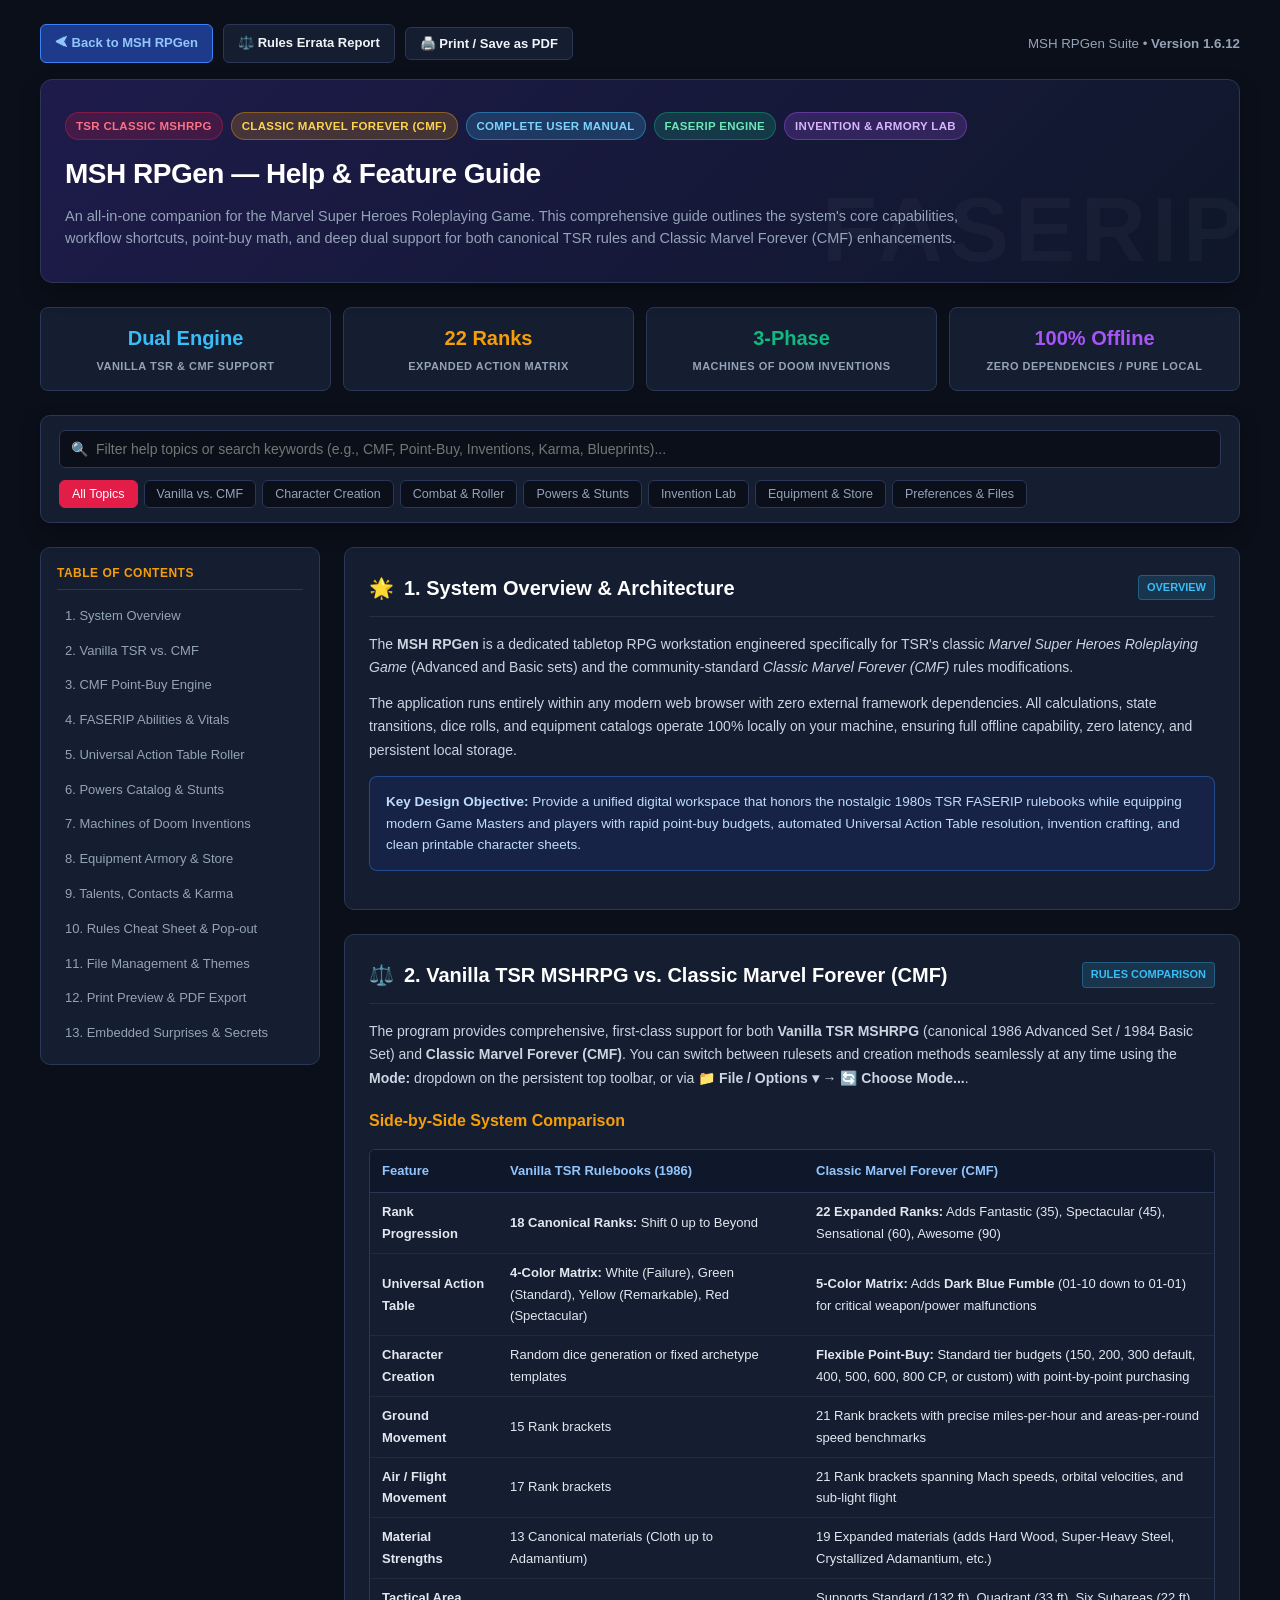
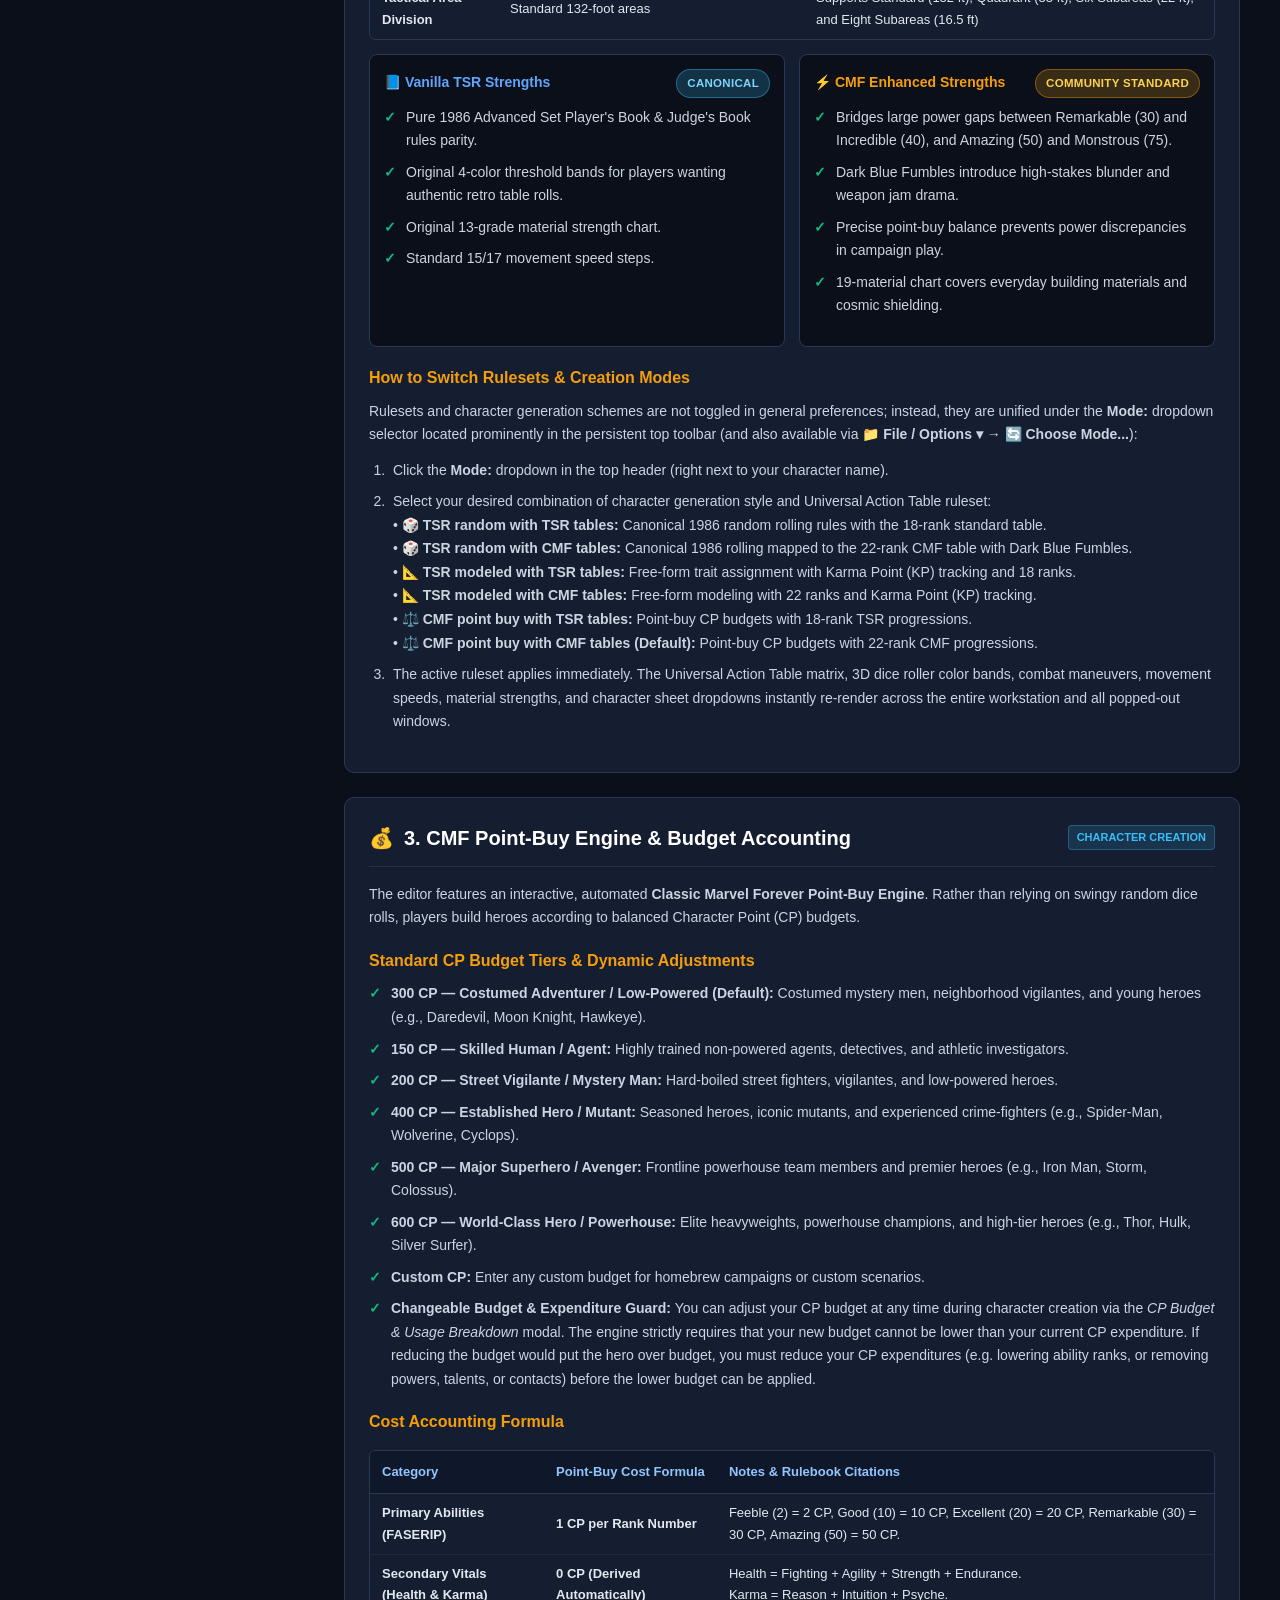
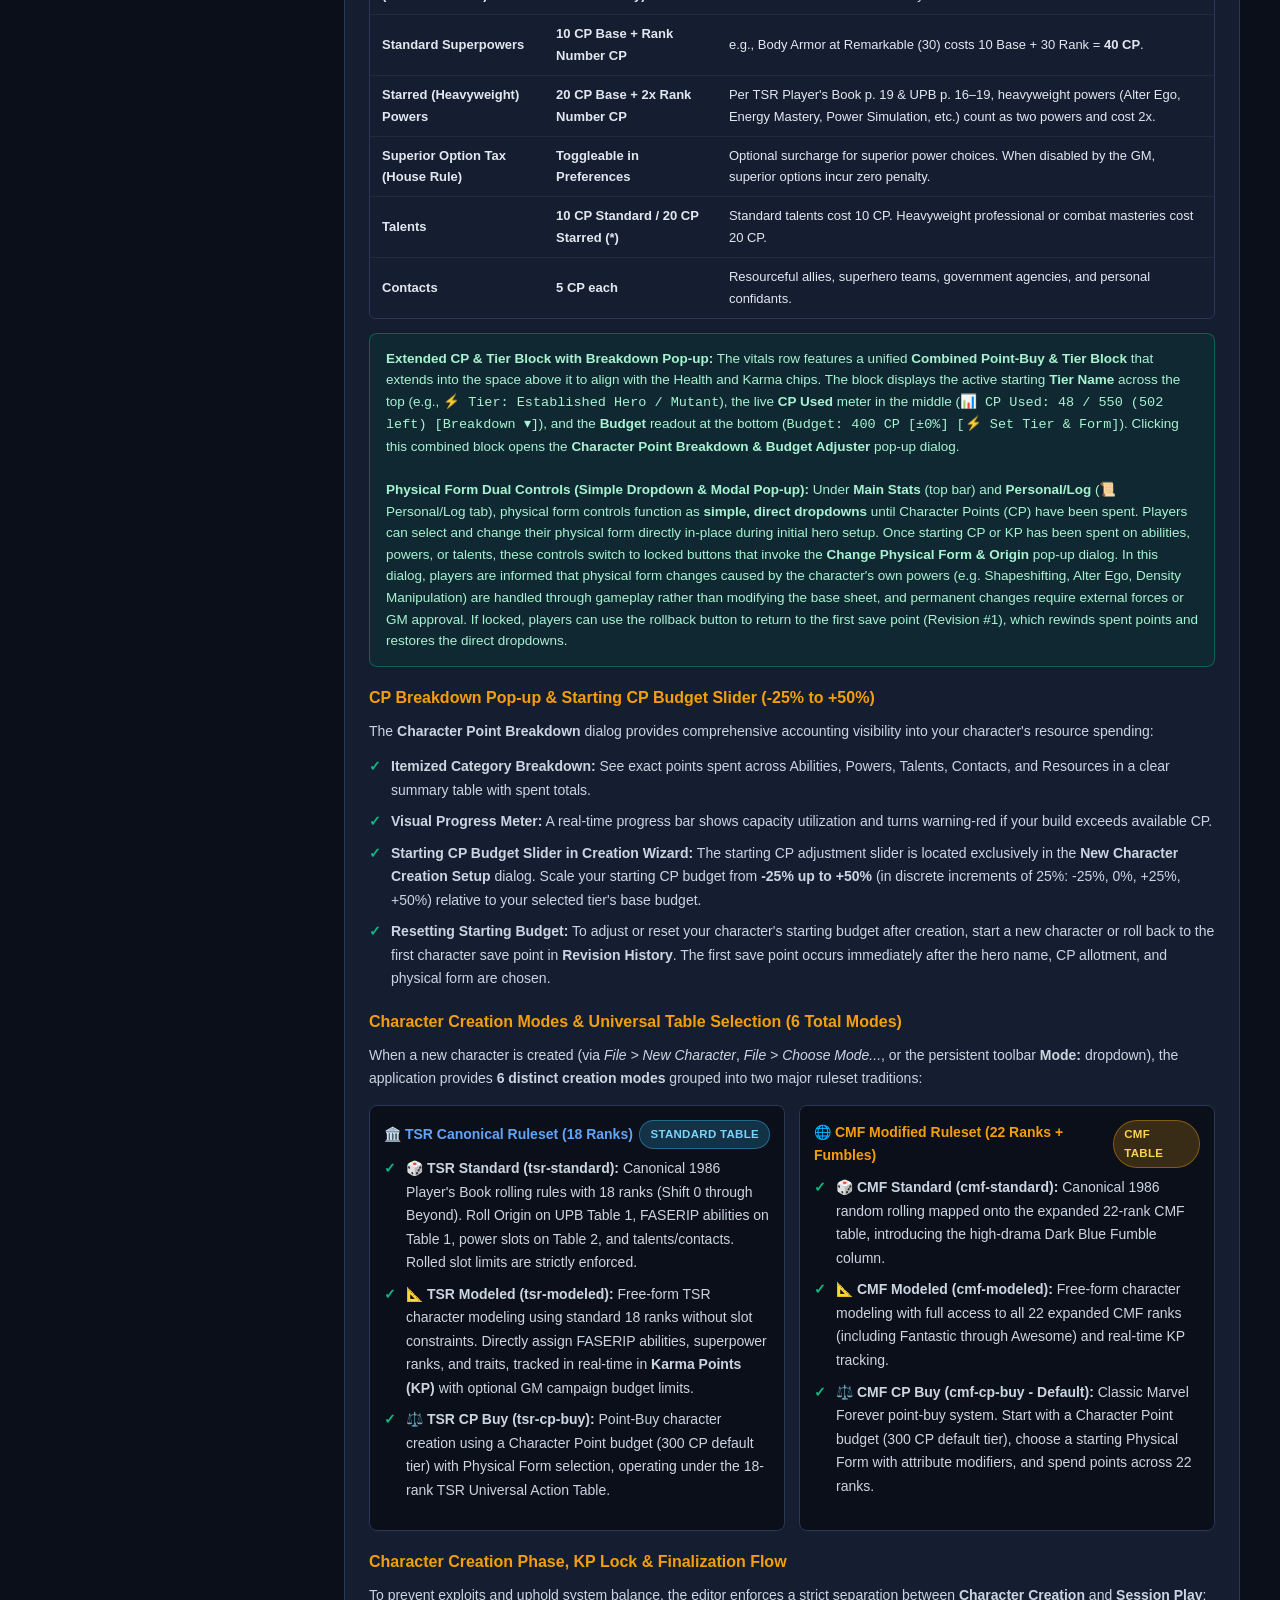
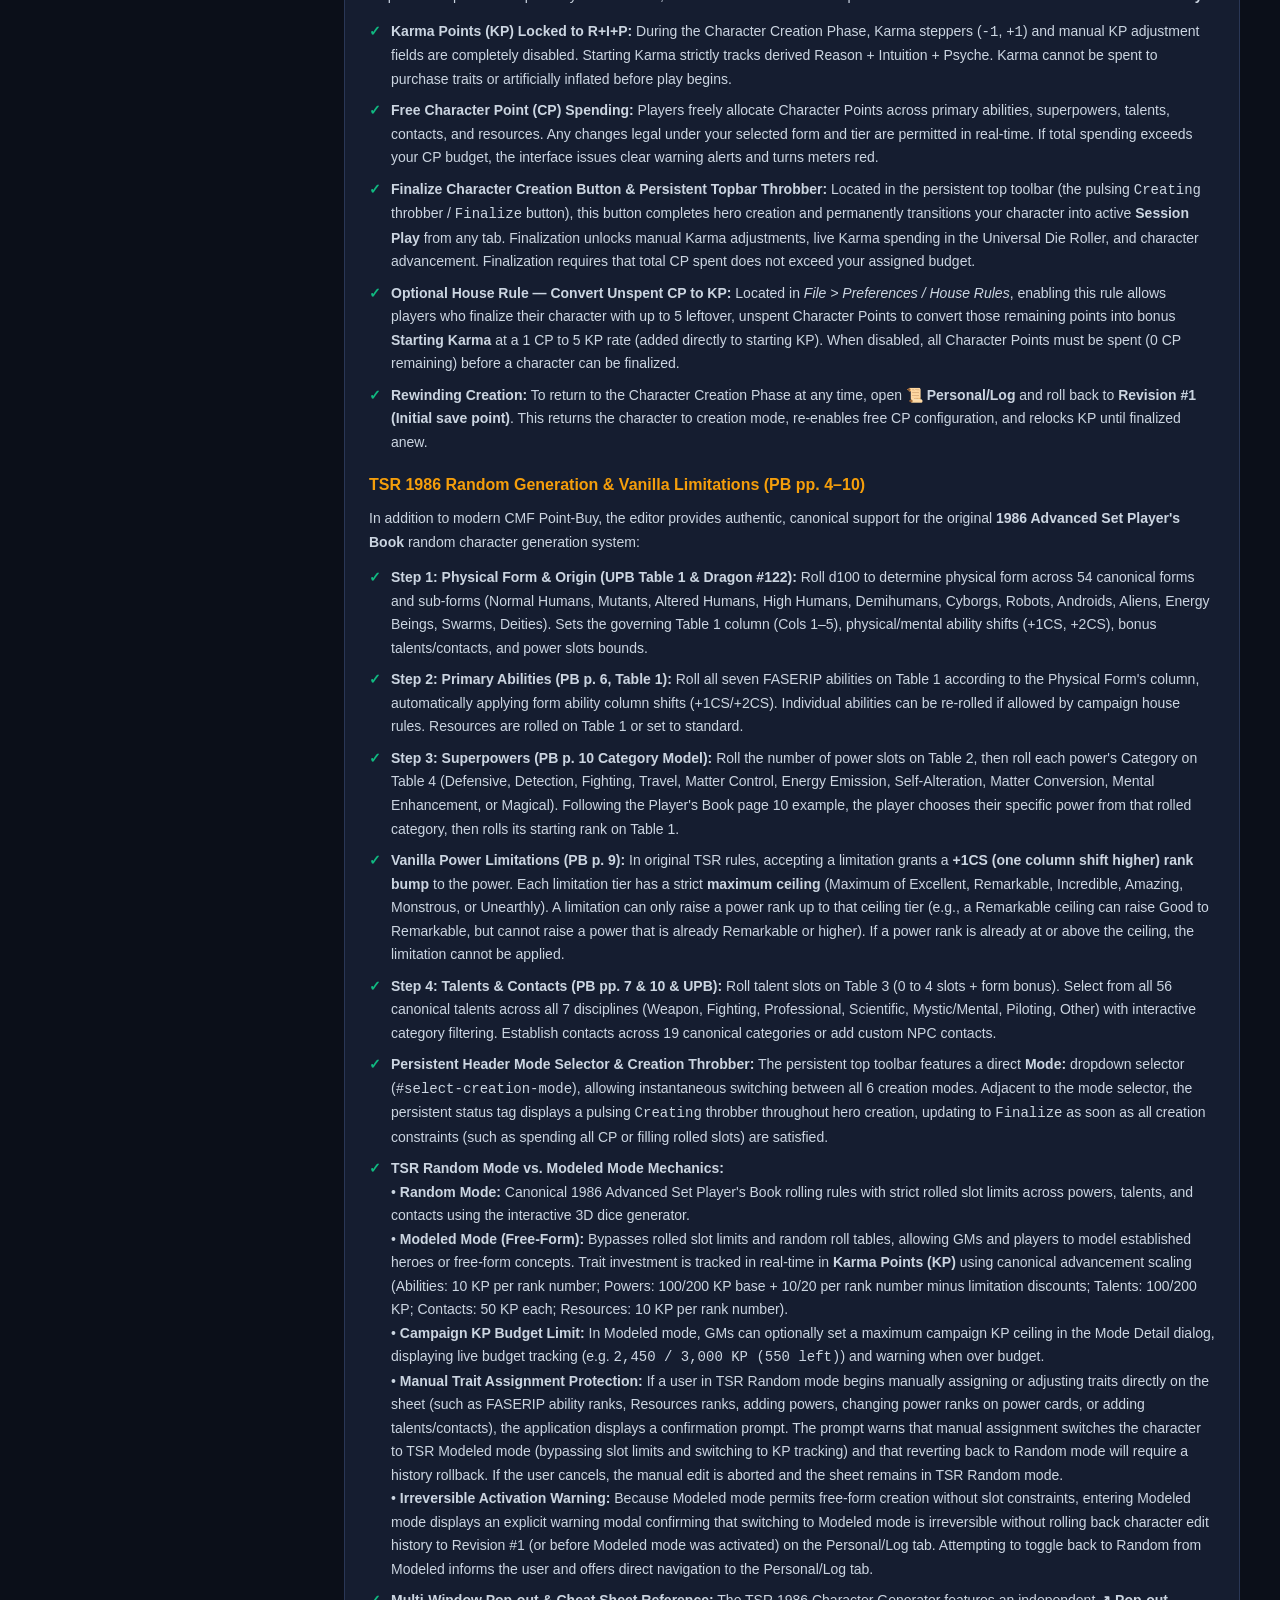
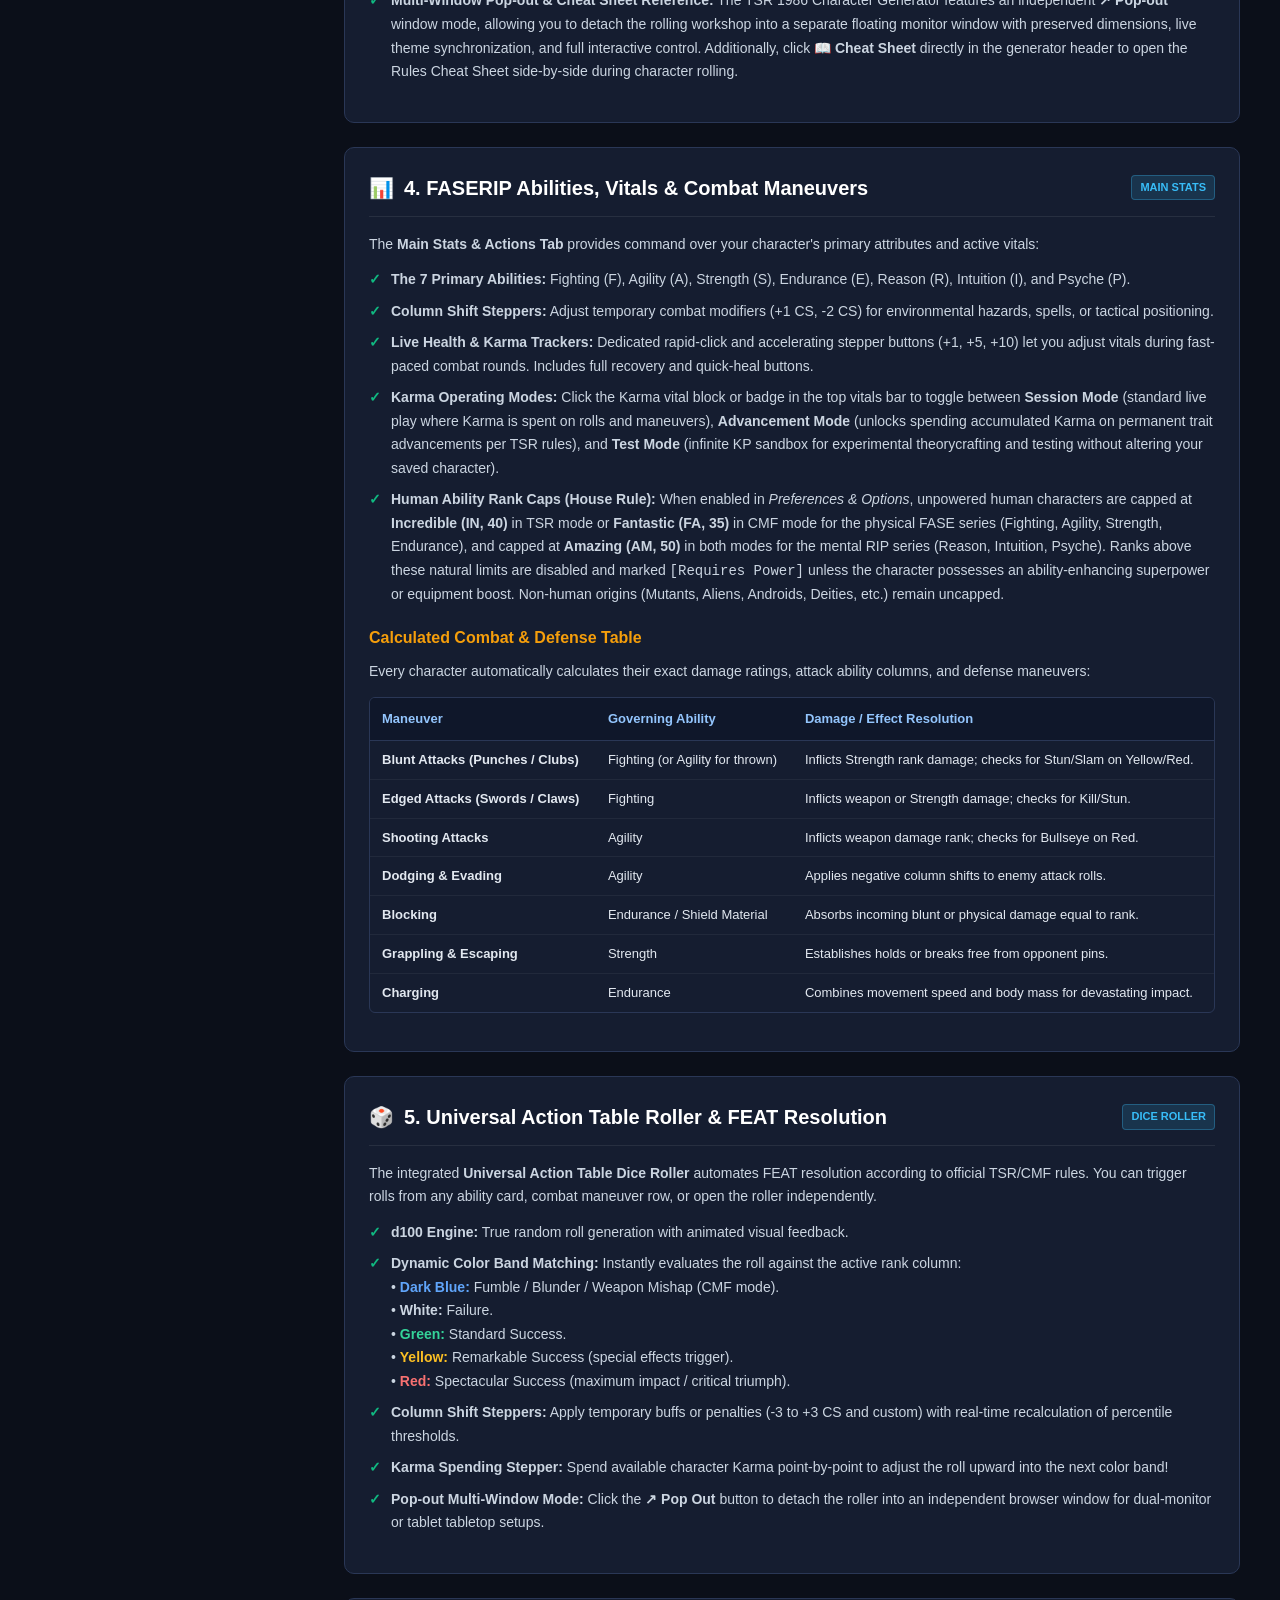
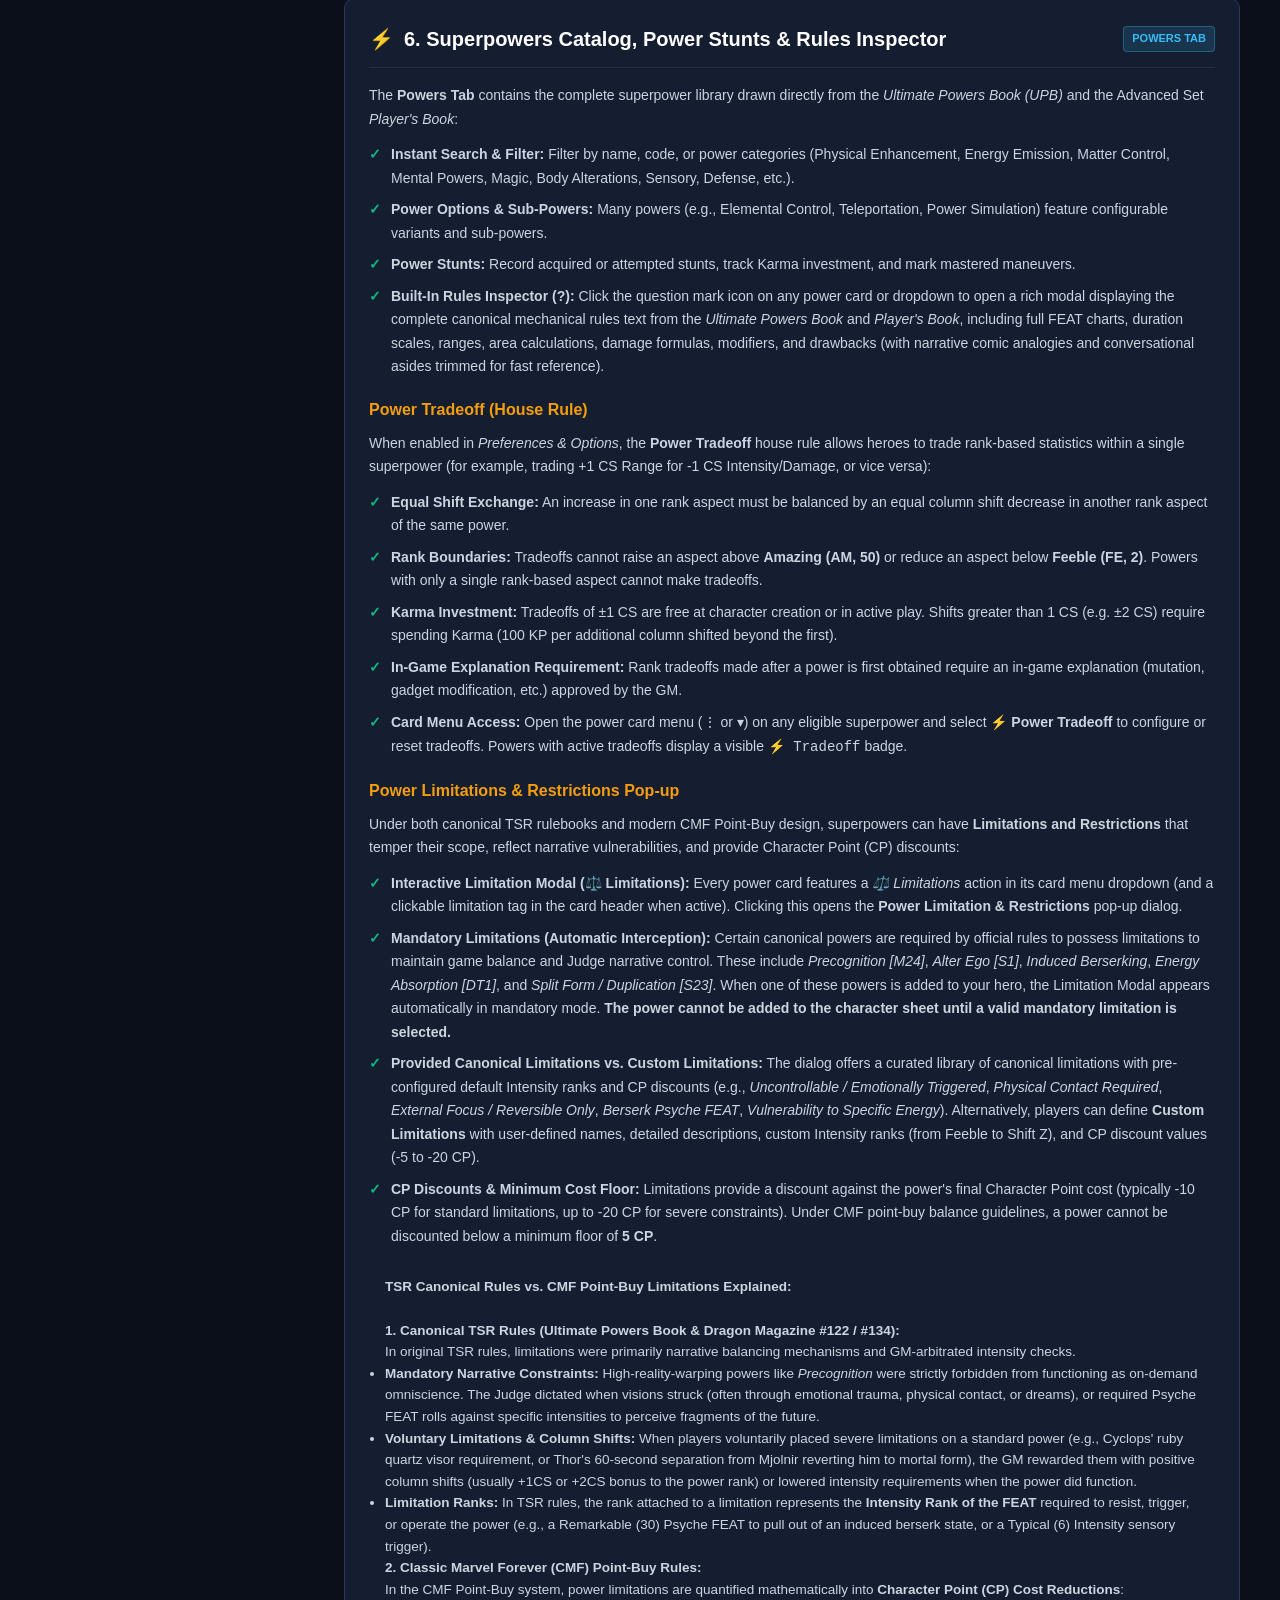
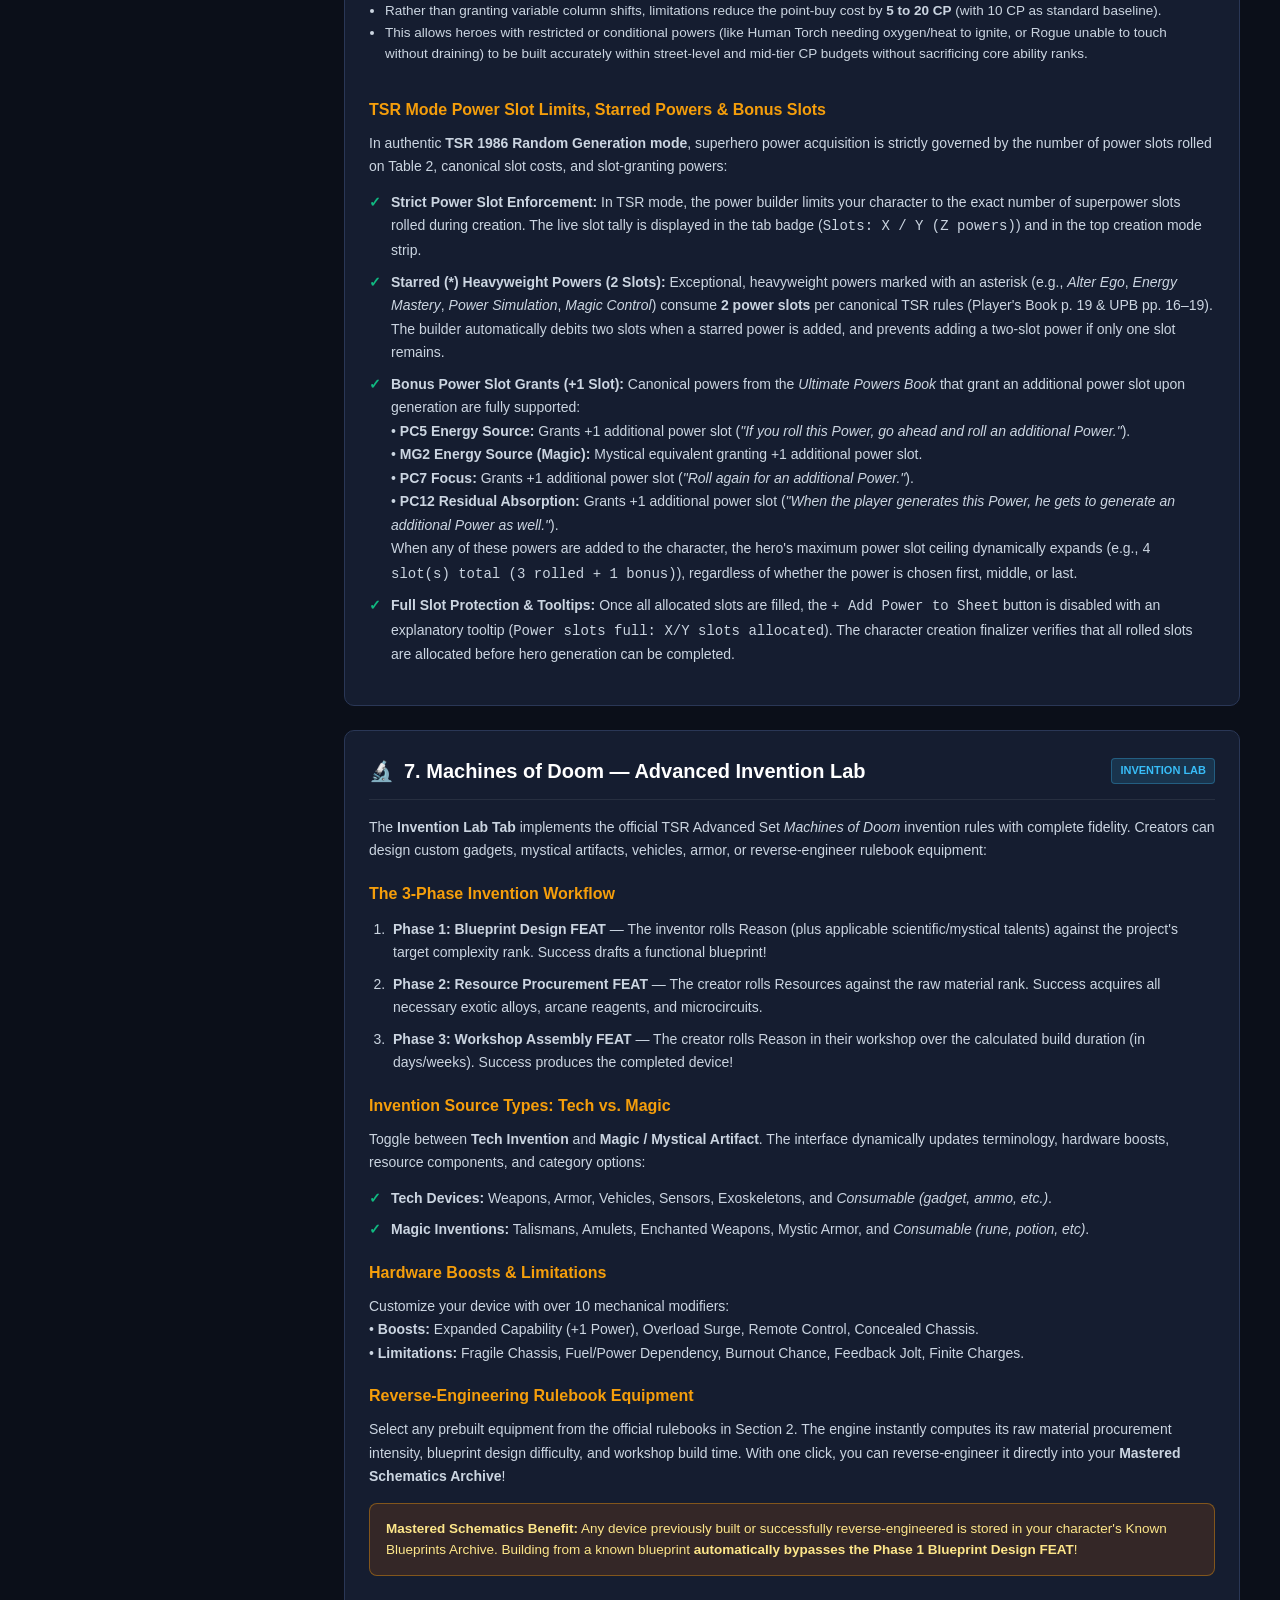
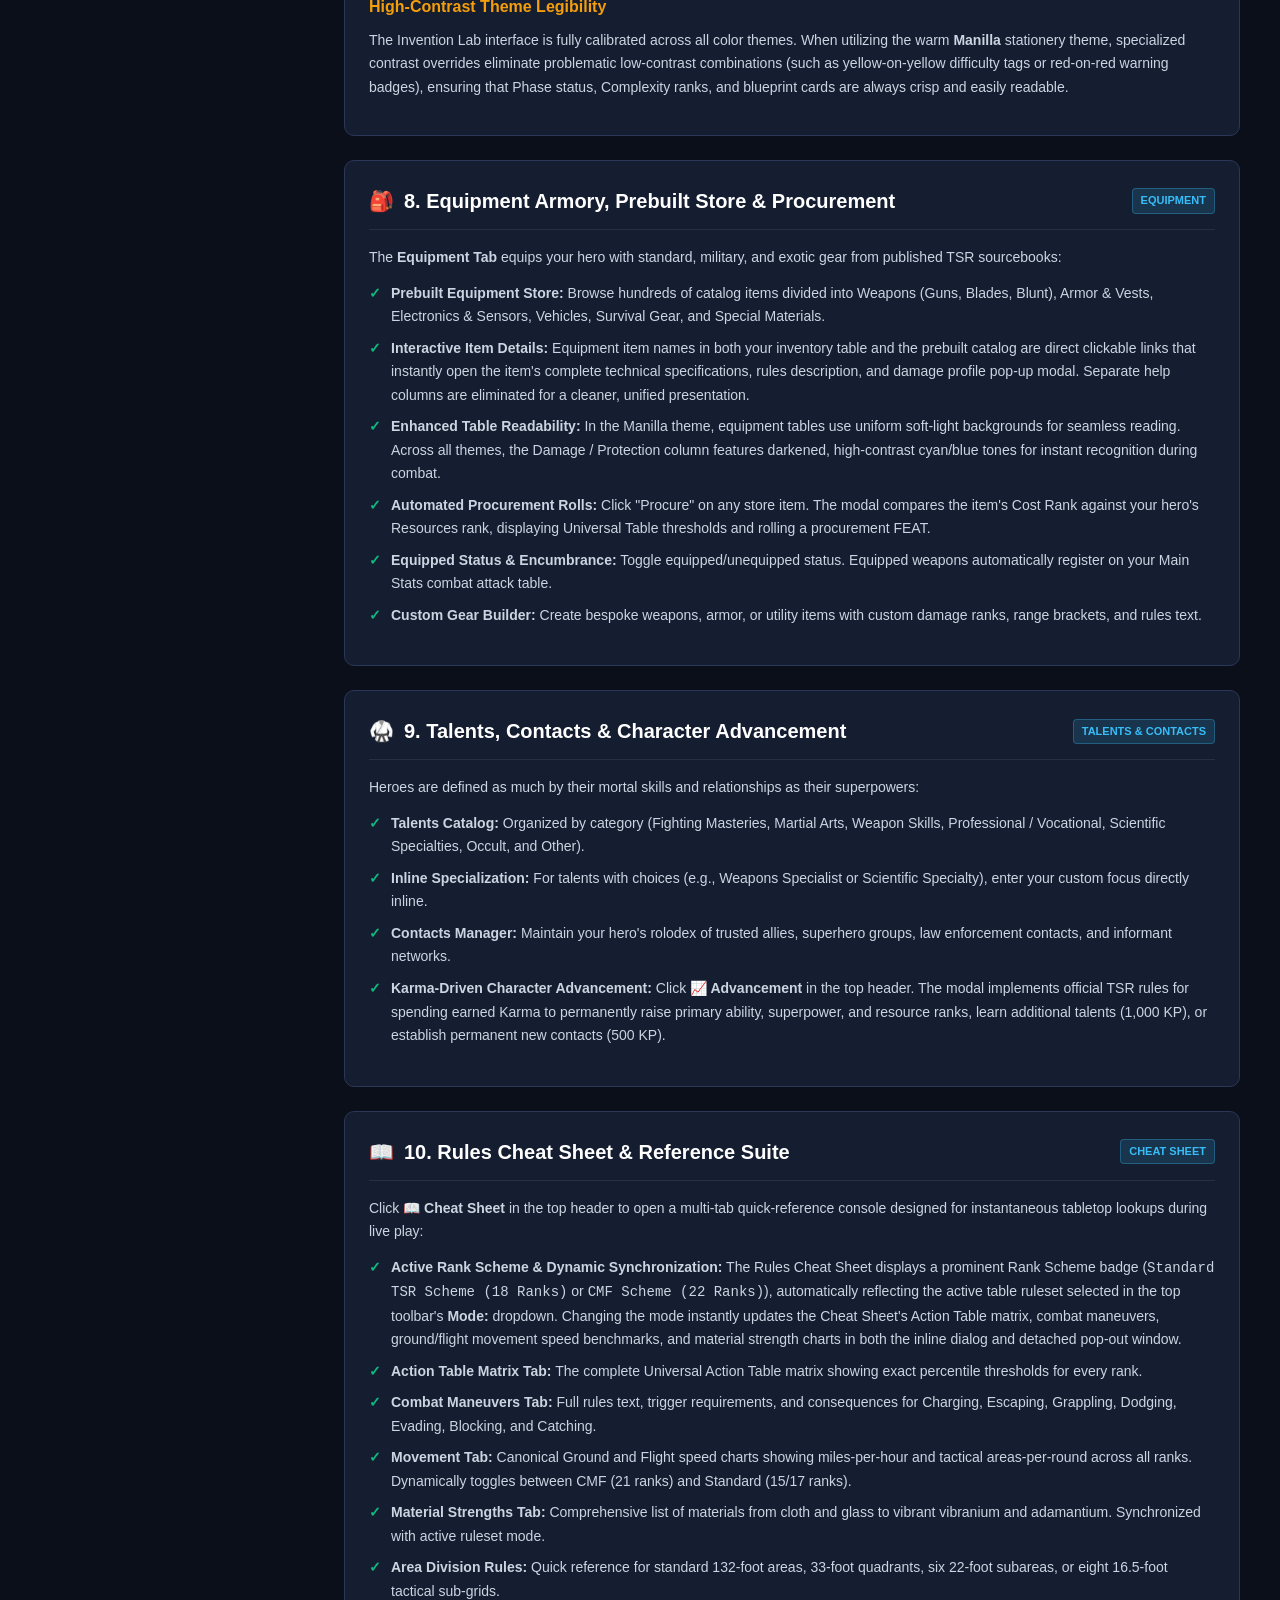
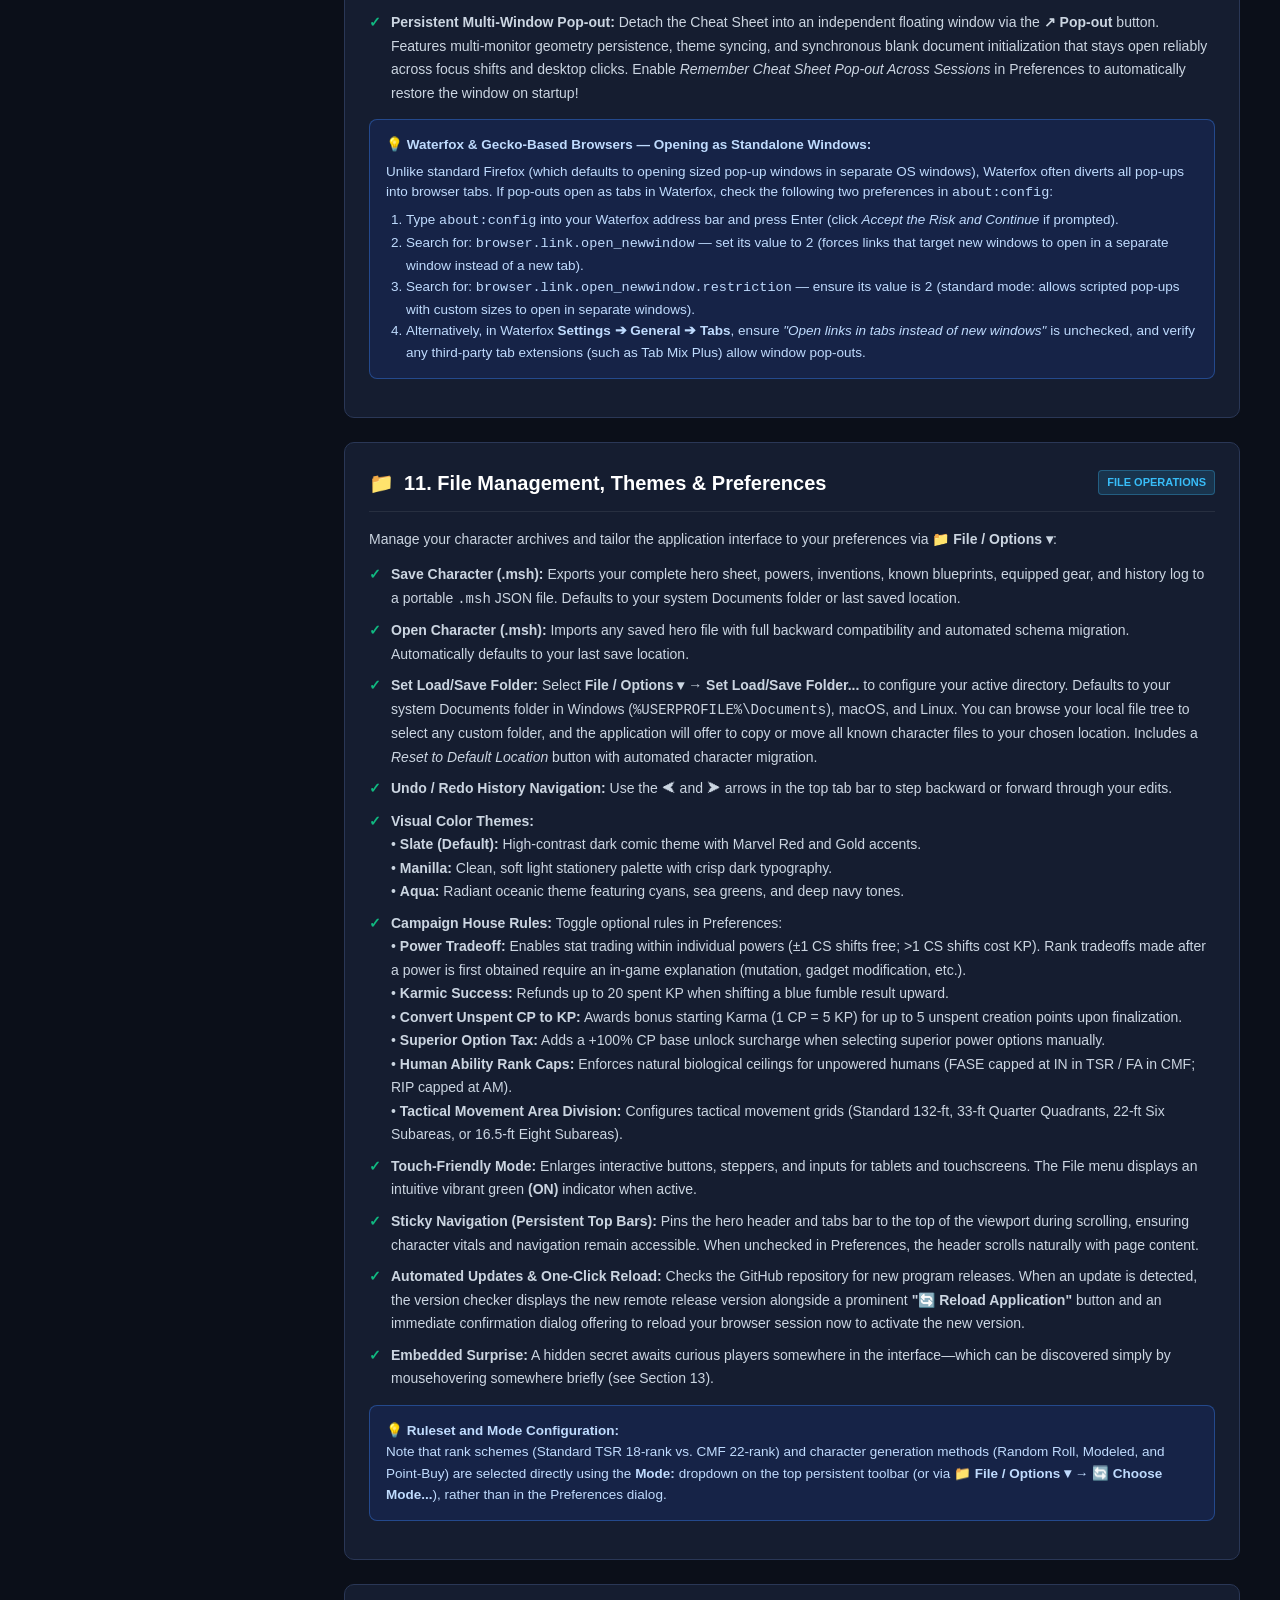
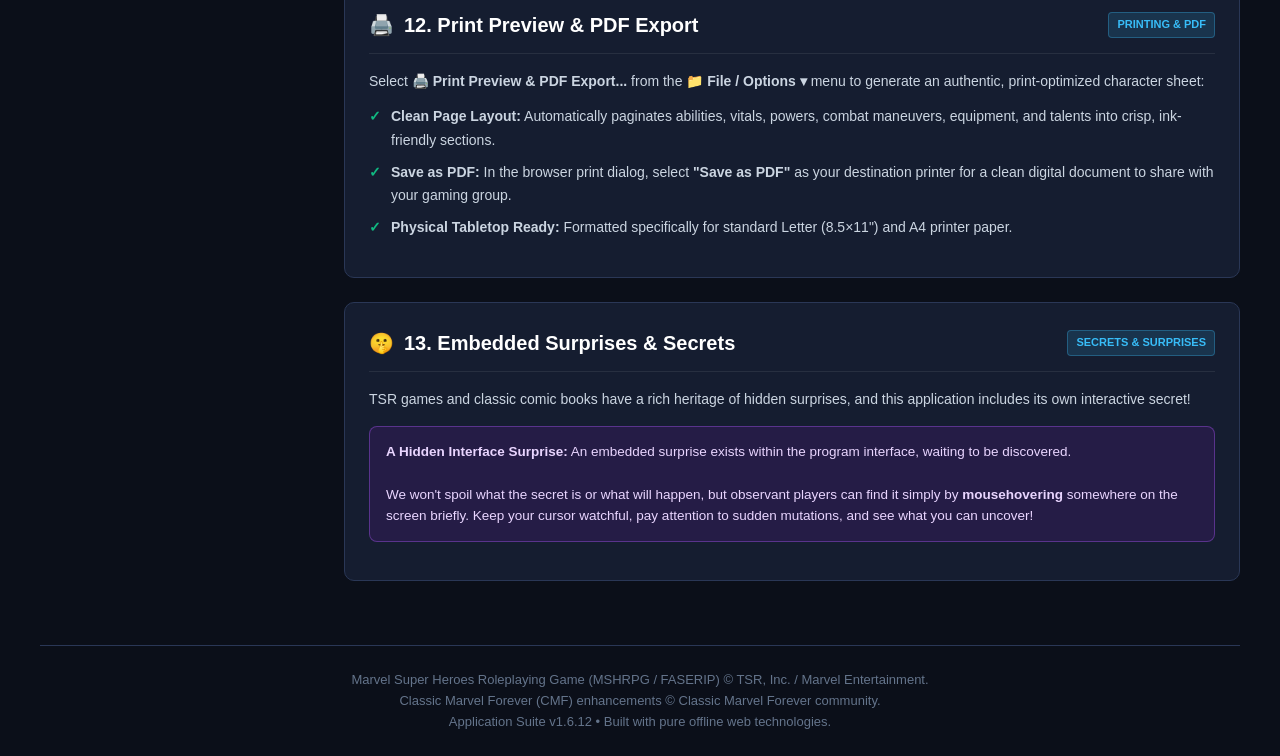
==== commit b0a82219: "v1.6.12: Rename Power Adjustment to Power Tradeoff and require in-game explanation for tradeoffs mad" ====
--- a/help.html
+++ b/help.html
@@ -539,7 +539,7 @@
         <button type="button" class="nav-btn" onclick="window.print()">🖨️ Print / Save as PDF</button>
       </div>
       <div style="font-size: 10pt; color: var(--text-muted);">
-        MSH RPGen Suite • <strong>Version 1.6.11</strong>
+        MSH RPGen Suite • <strong>Version 1.6.12</strong>
       </div>
     </div>
 
@@ -1016,6 +1016,18 @@
               <li><strong>Built-In Rules Inspector (?):</strong> Click the question mark icon on any power card or dropdown to open a rich modal displaying the complete canonical mechanical rules text from the <em>Ultimate Powers Book</em> and <em>Player's Book</em>, including full FEAT charts, duration scales, ranges, area calculations, damage formulas, modifiers, and drawbacks (with narrative comic analogies and conversational asides trimmed for fast reference).</li>
             </ul>
 
+            <h3>Power Tradeoff (House Rule)</h3>
+            <p>
+              When enabled in <em>Preferences &amp; Options</em>, the <strong>Power Tradeoff</strong> house rule allows heroes to trade rank-based statistics within a single superpower (for example, trading +1 CS Range for -1 CS Intensity/Damage, or vice versa):
+            </p>
+            <ul class="feature-list">
+              <li><strong>Equal Shift Exchange:</strong> An increase in one rank aspect must be balanced by an equal column shift decrease in another rank aspect of the same power.</li>
+              <li><strong>Rank Boundaries:</strong> Tradeoffs cannot raise an aspect above <strong>Amazing (AM, 50)</strong> or reduce an aspect below <strong>Feeble (FE, 2)</strong>. Powers with only a single rank-based aspect cannot make tradeoffs.</li>
+              <li><strong>Karma Investment:</strong> Tradeoffs of &plusmn;1 CS are free at character creation or in active play. Shifts greater than 1 CS (e.g. &plusmn;2 CS) require spending Karma (100 KP per additional column shifted beyond the first).</li>
+              <li><strong>In-Game Explanation Requirement:</strong> Rank tradeoffs made after a power is first obtained require an in-game explanation (mutation, gadget modification, etc.) approved by the GM.</li>
+              <li><strong>Card Menu Access:</strong> Open the power card menu (<code>⋮</code> or <code>▾</code>) on any eligible superpower and select <strong>⚡ Power Tradeoff</strong> to configure or reset tradeoffs. Powers with active tradeoffs display a visible <code>⚡ Tradeoff</code> badge.</li>
+            </ul>
+
             <h3>Power Limitations &amp; Restrictions Pop-up</h3>
             <p>
               Under both canonical TSR rulebooks and modern CMF Point-Buy design, superpowers can have <strong>Limitations and Restrictions</strong> that temper their scope, reflect narrative vulnerabilities, and provide Character Point (CP) discounts:
@@ -1209,7 +1221,7 @@
                 <br>• <strong>Aqua:</strong> Radiant oceanic theme featuring cyans, sea greens, and deep navy tones.
               </li>
               <li><strong>Campaign House Rules:</strong> Toggle optional rules in Preferences:
-                <br>• <strong>Power Adjustment:</strong> Enables stat trading within individual powers (&plusmn;1 CS shifts free; &gt;1 CS shifts cost KP).
+                <br>• <strong>Power Tradeoff:</strong> Enables stat trading within individual powers (&plusmn;1 CS shifts free; &gt;1 CS shifts cost KP). Rank tradeoffs made after a power is first obtained require an in-game explanation (mutation, gadget modification, etc.).
                 <br>• <strong>Karmic Success:</strong> Refunds up to 20 spent KP when shifting a blue fumble result upward.
                 <br>• <strong>Convert Unspent CP to KP:</strong> Awards bonus starting Karma (1 CP = 5 KP) for up to 5 unspent creation points upon finalization.
                 <br>• <strong>Superior Option Tax:</strong> Adds a +100% CP base unlock surcharge when selecting superior power options manually.
@@ -1273,7 +1285,7 @@
       <p>
         Marvel Super Heroes Roleplaying Game (MSHRPG / FASERIP) &copy; TSR, Inc. / Marvel Entertainment.<br>
         Classic Marvel Forever (CMF) enhancements &copy; Classic Marvel Forever community.<br>
-        Application Suite v1.6.11 &bull; Built with pure offline web technologies.
+        Application Suite v1.6.12 &bull; Built with pure offline web technologies.
       </p>
     </footer>
 
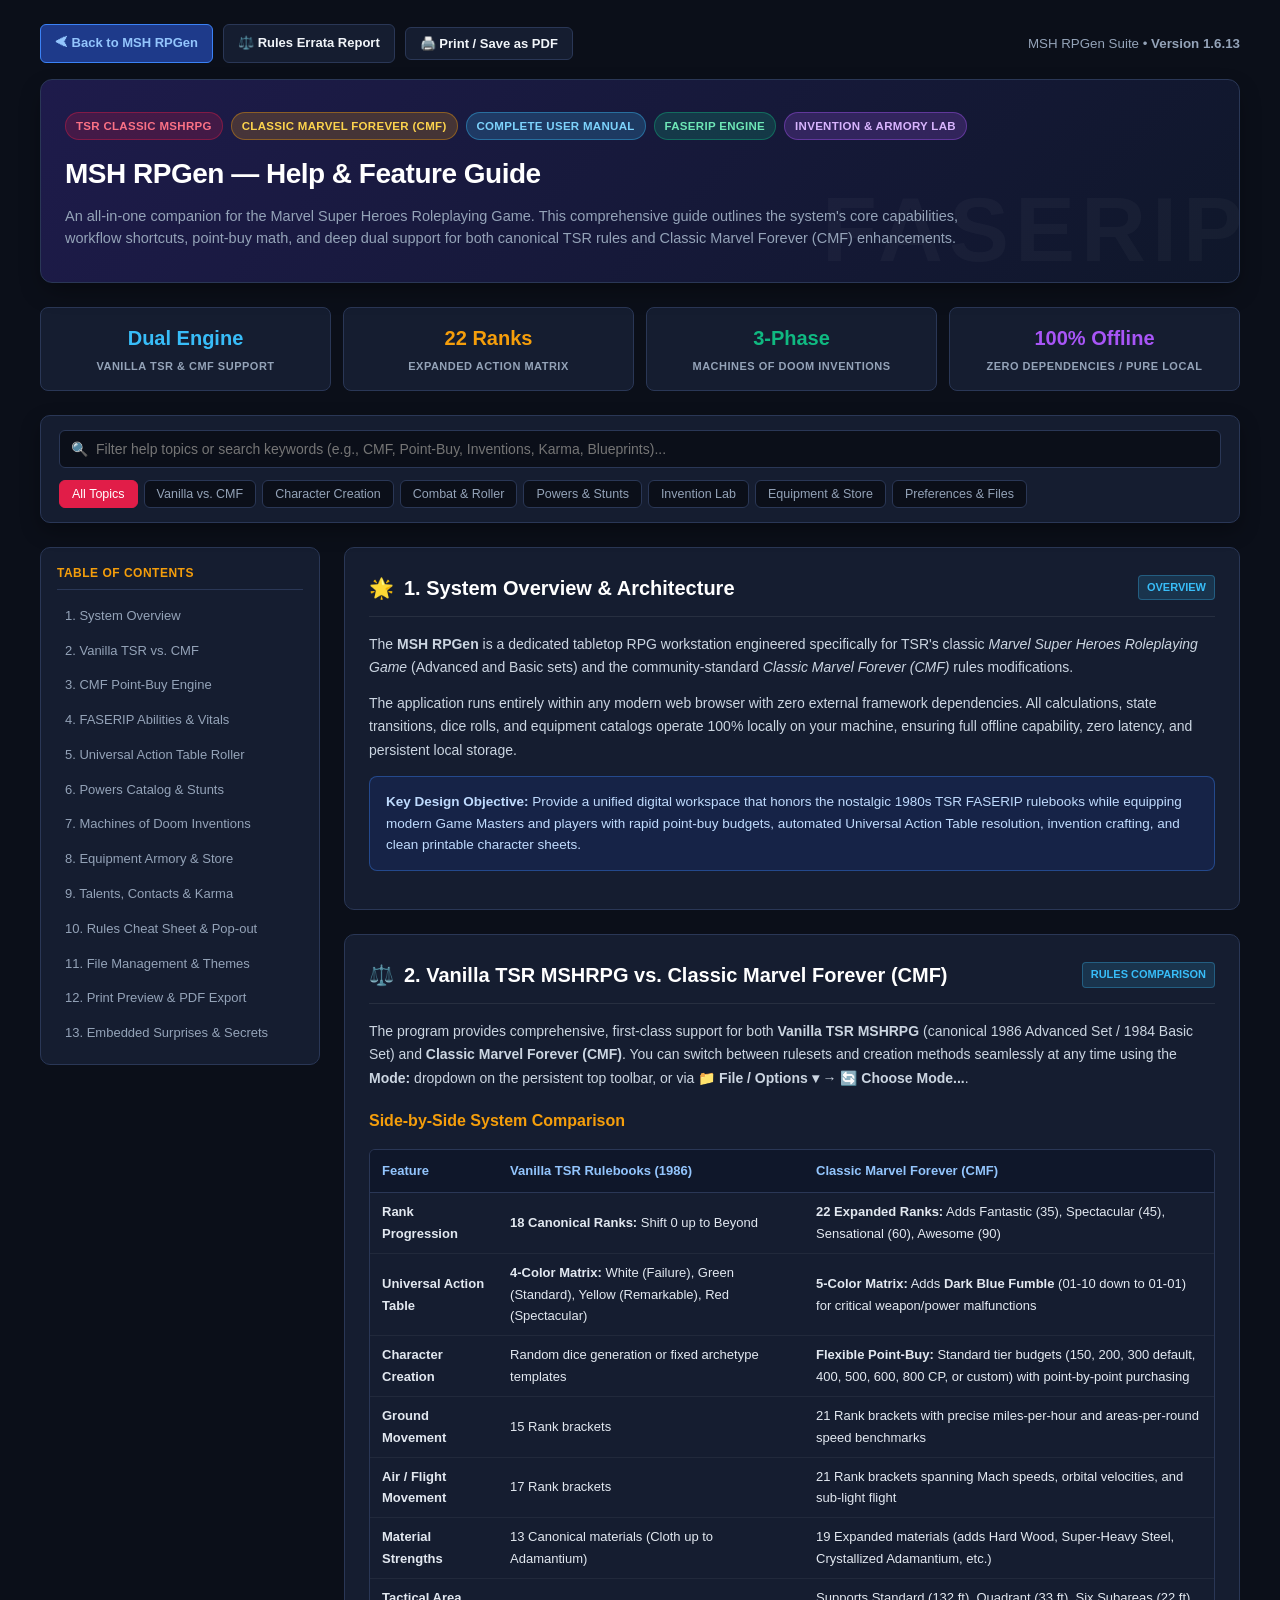
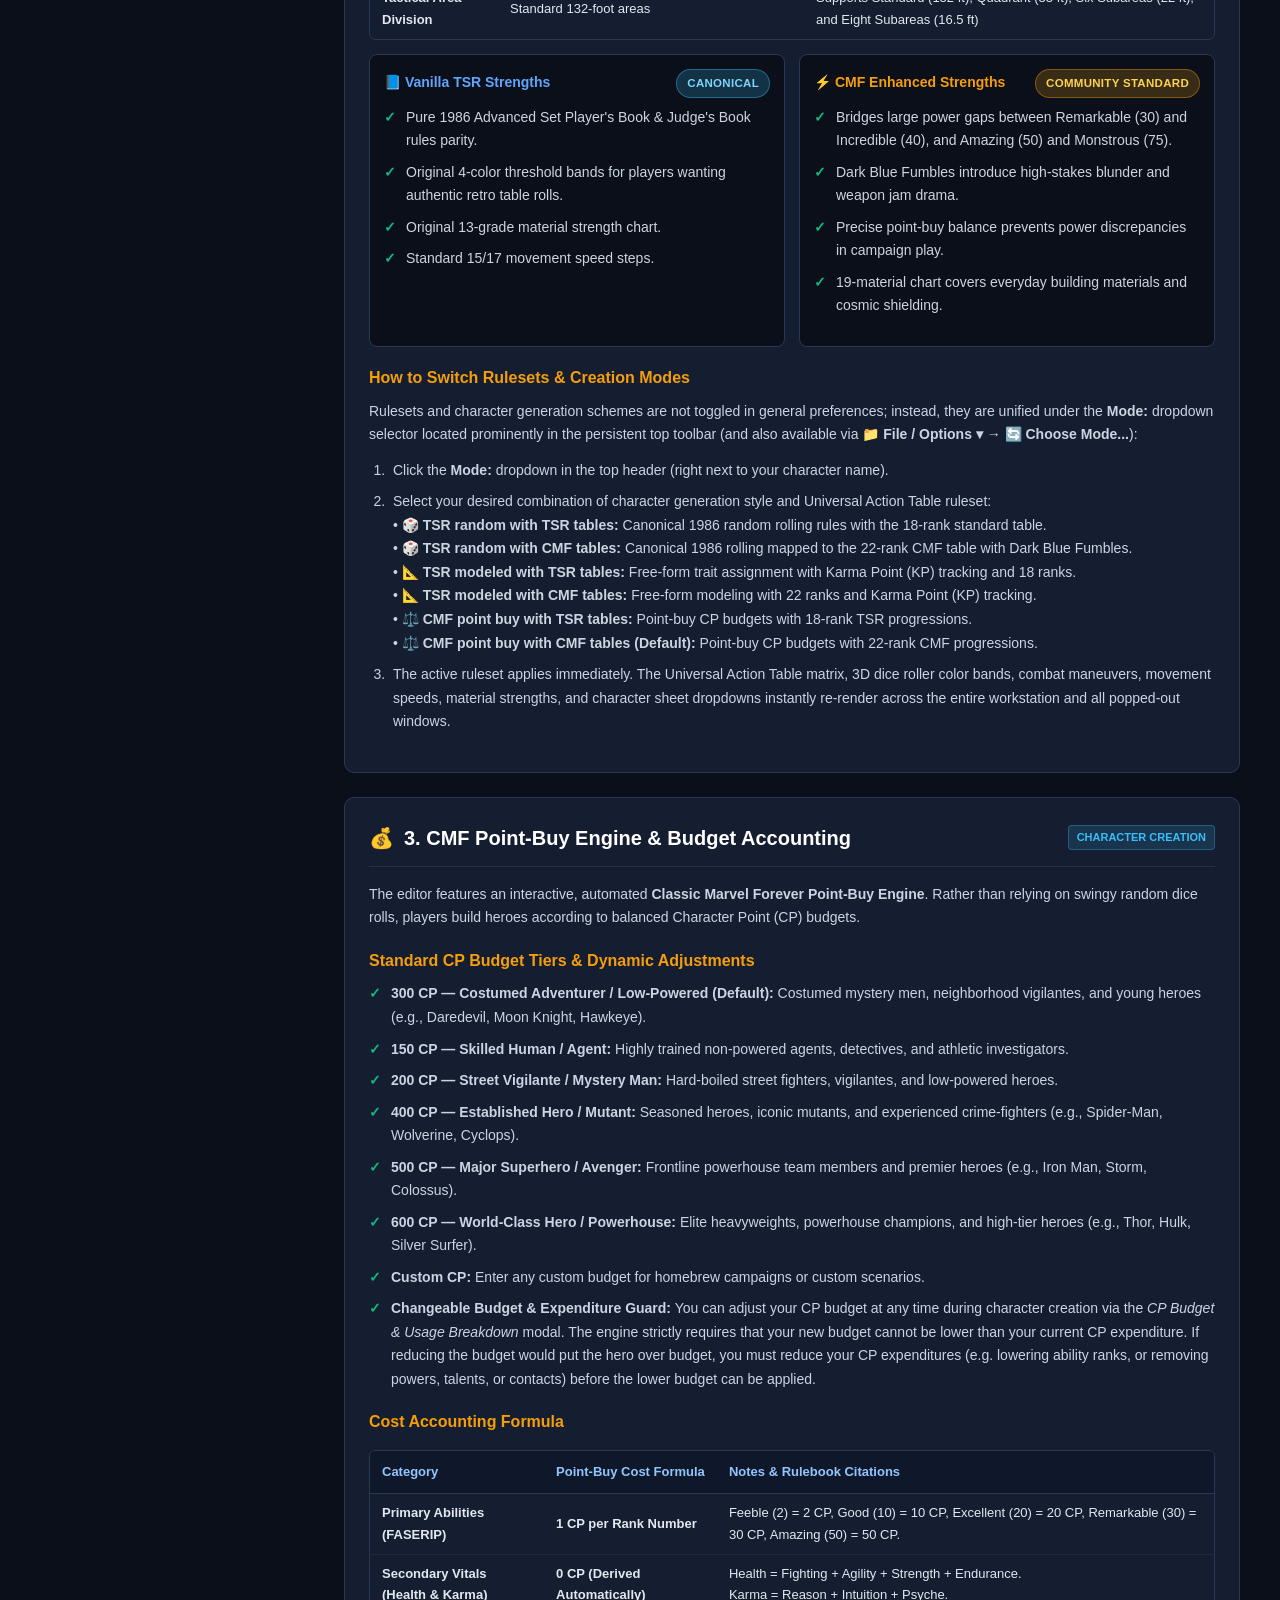
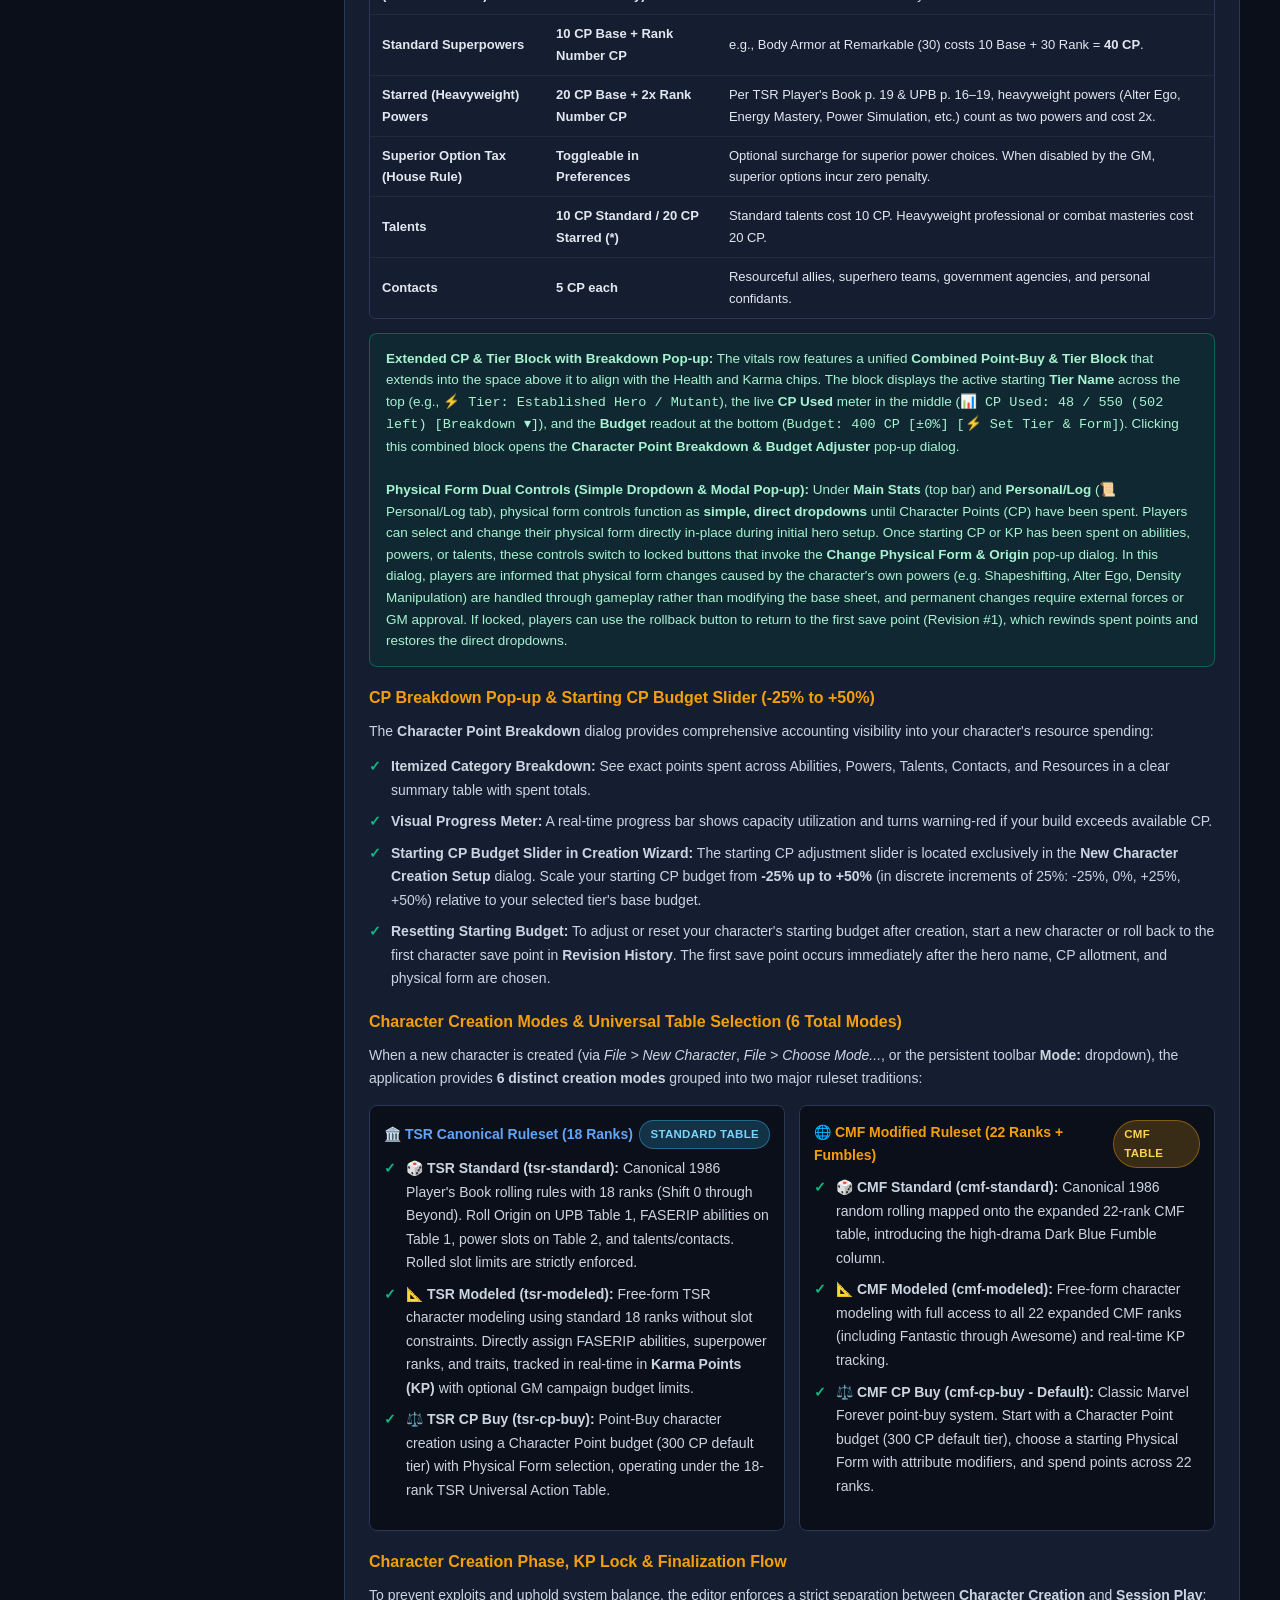
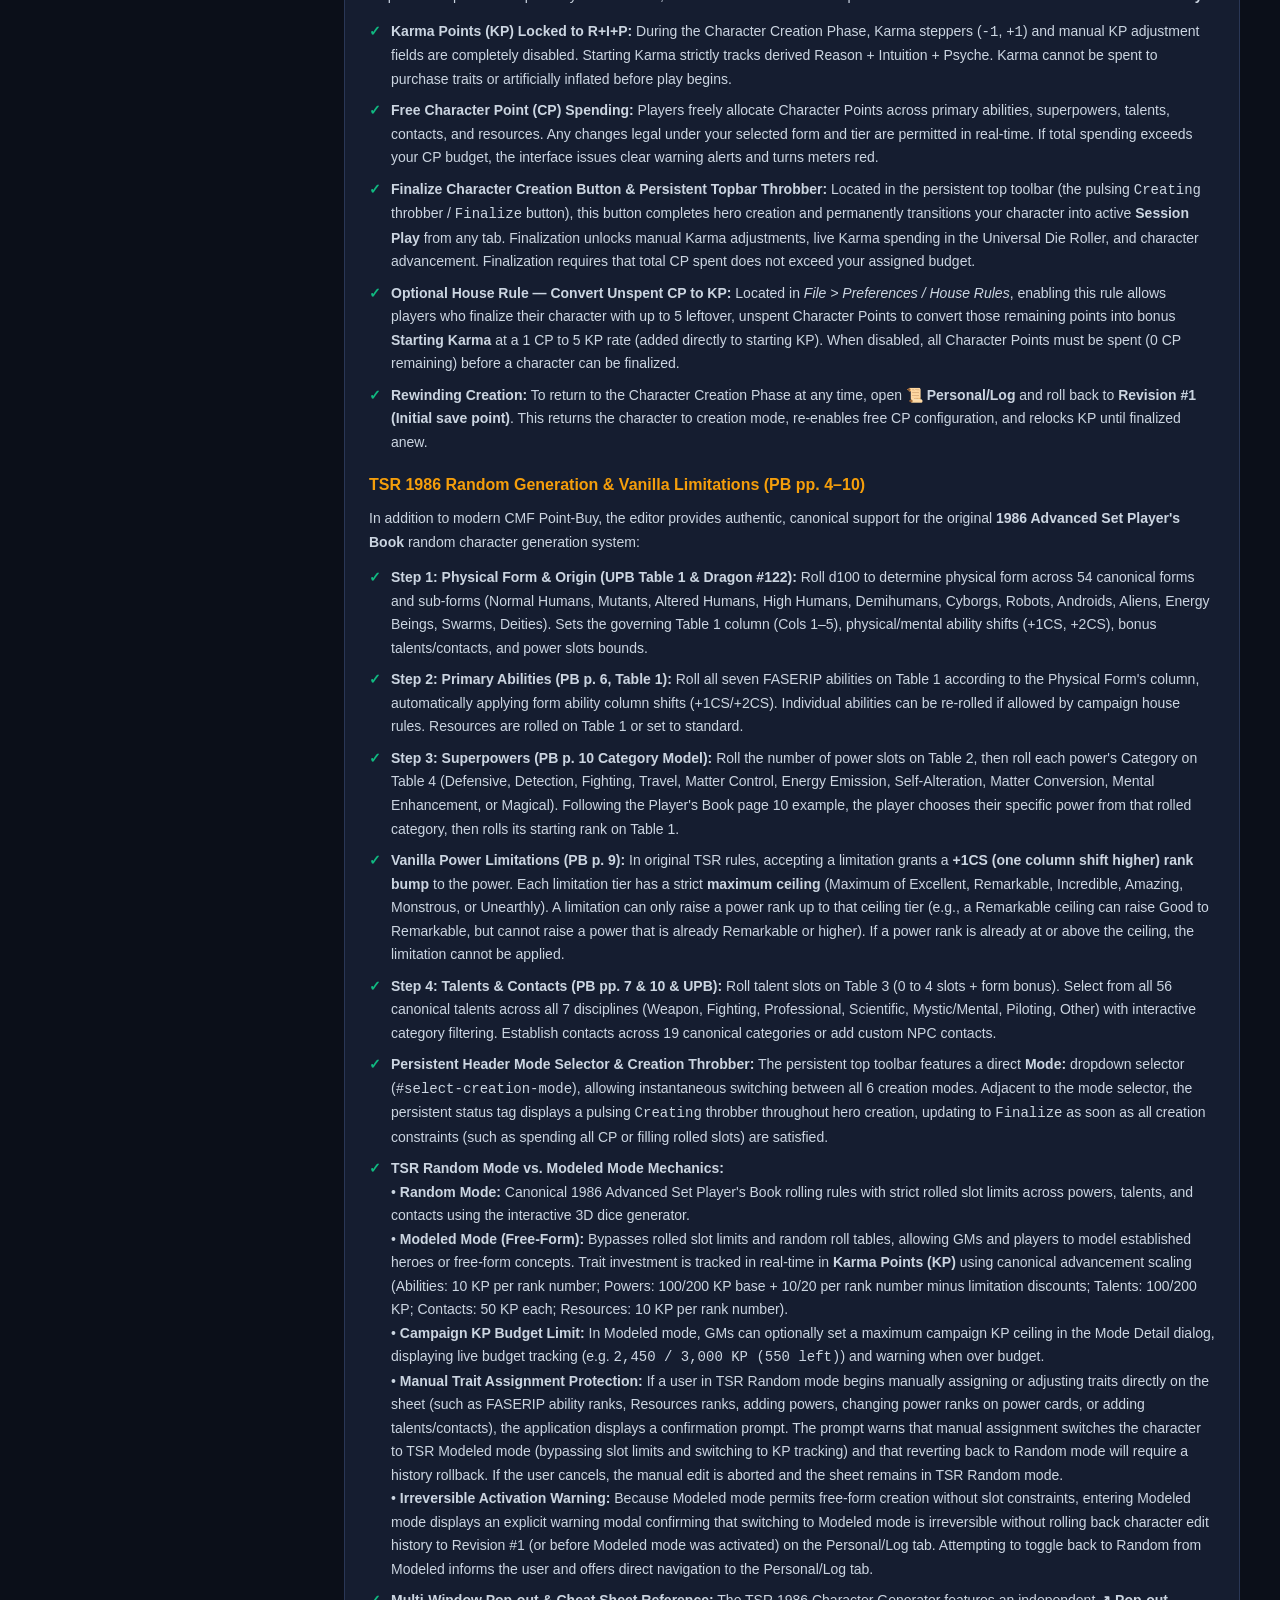
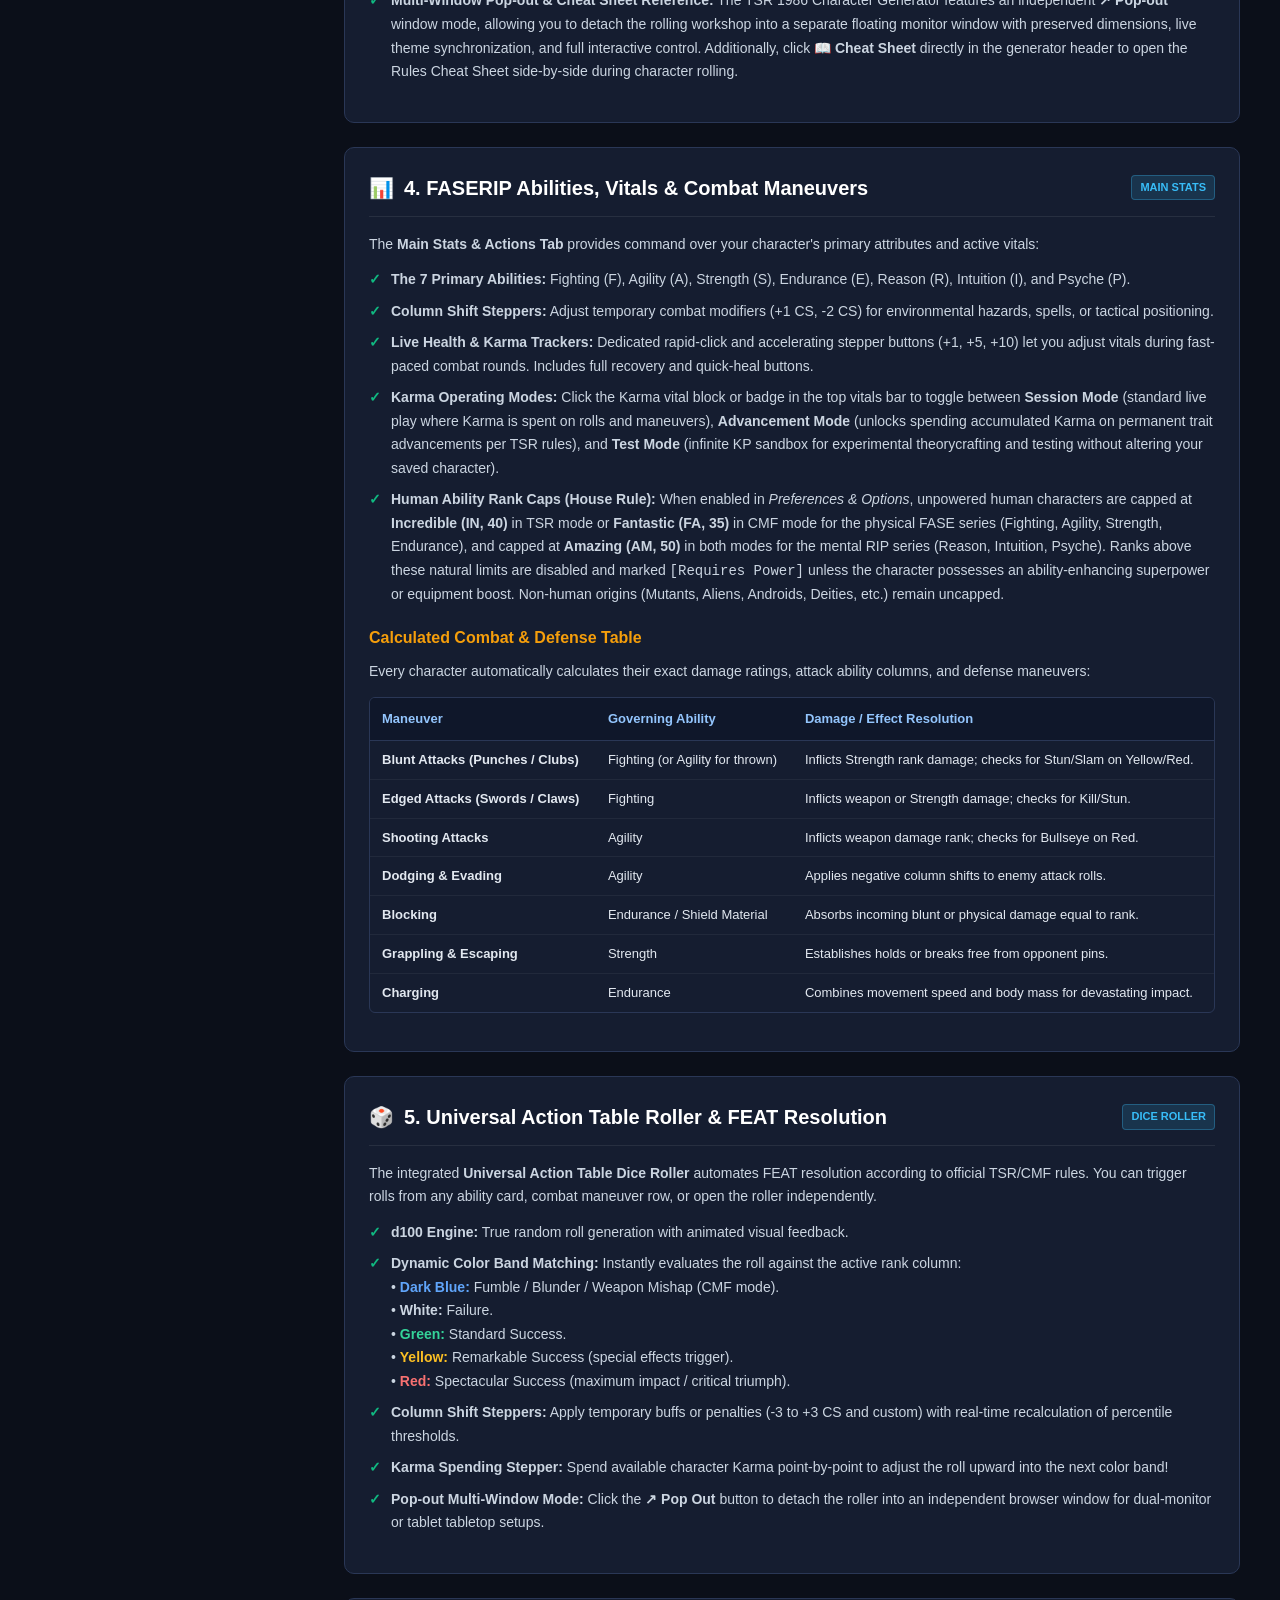
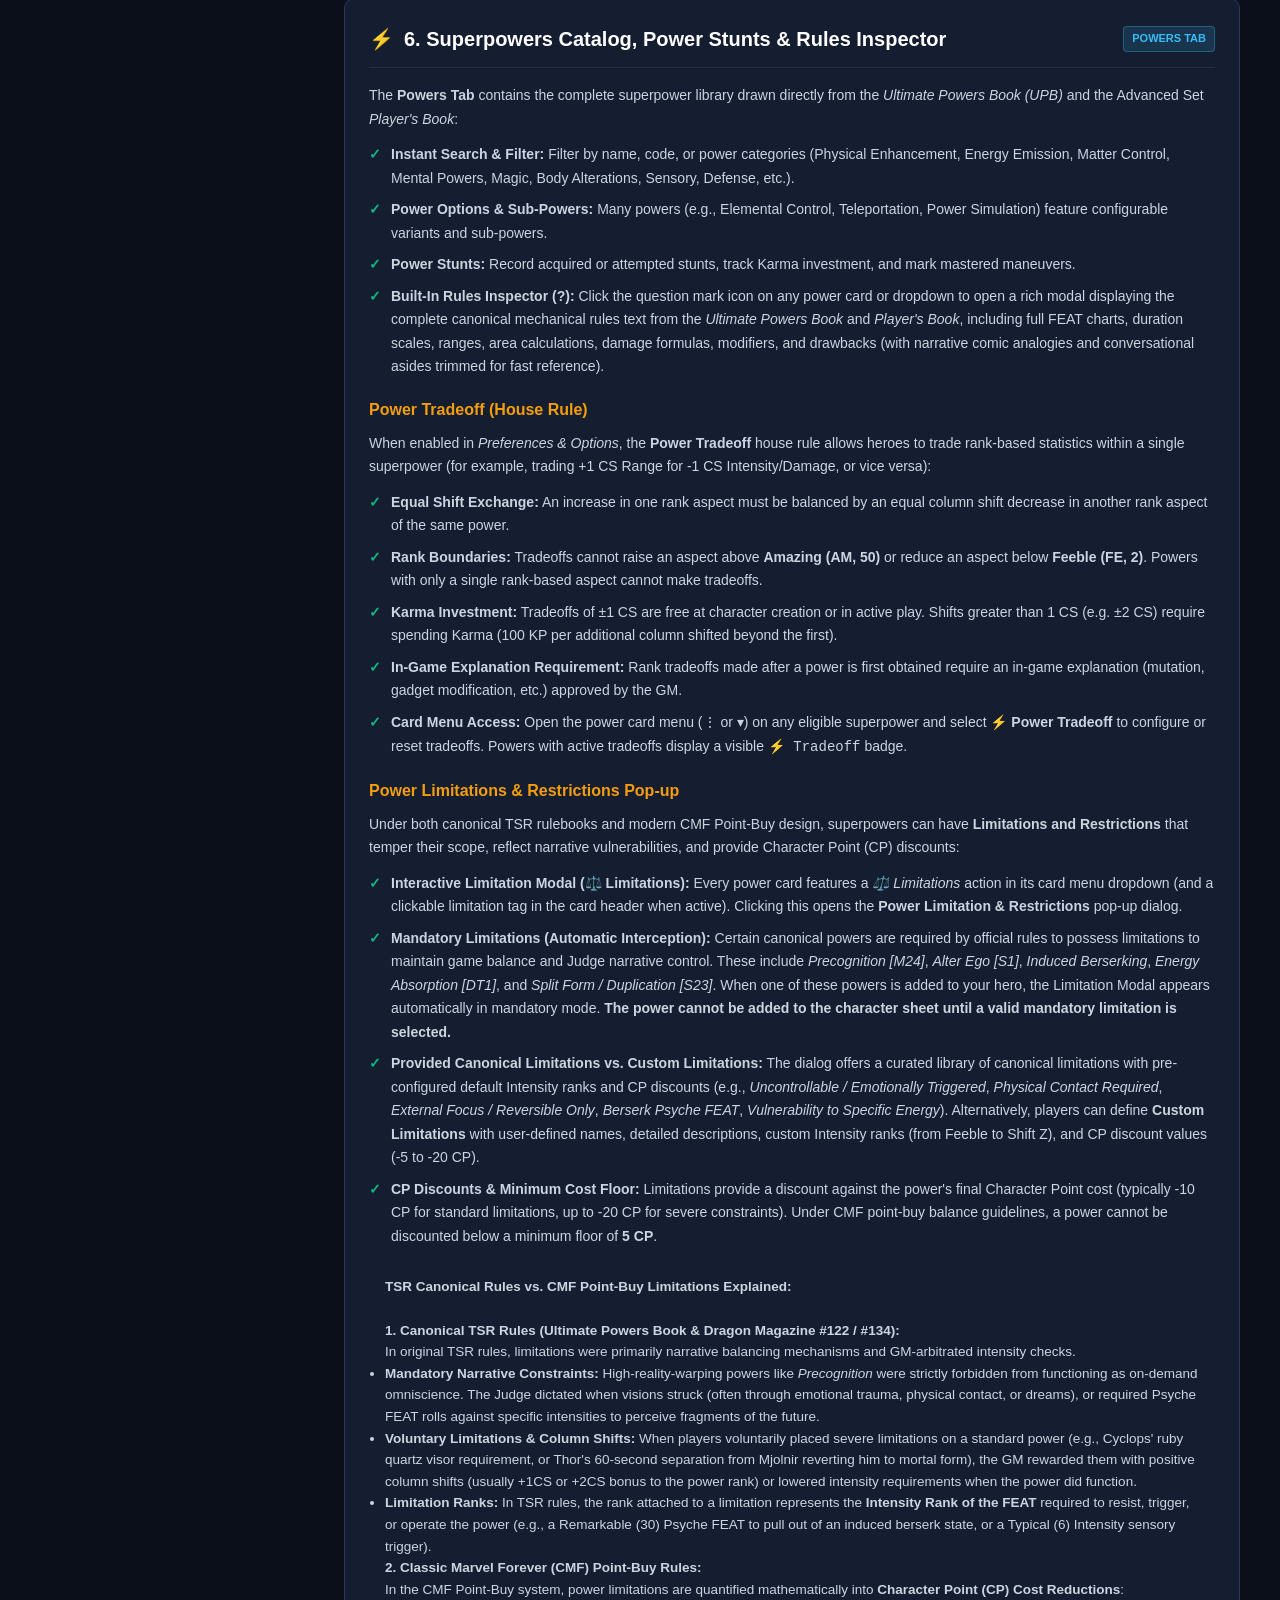
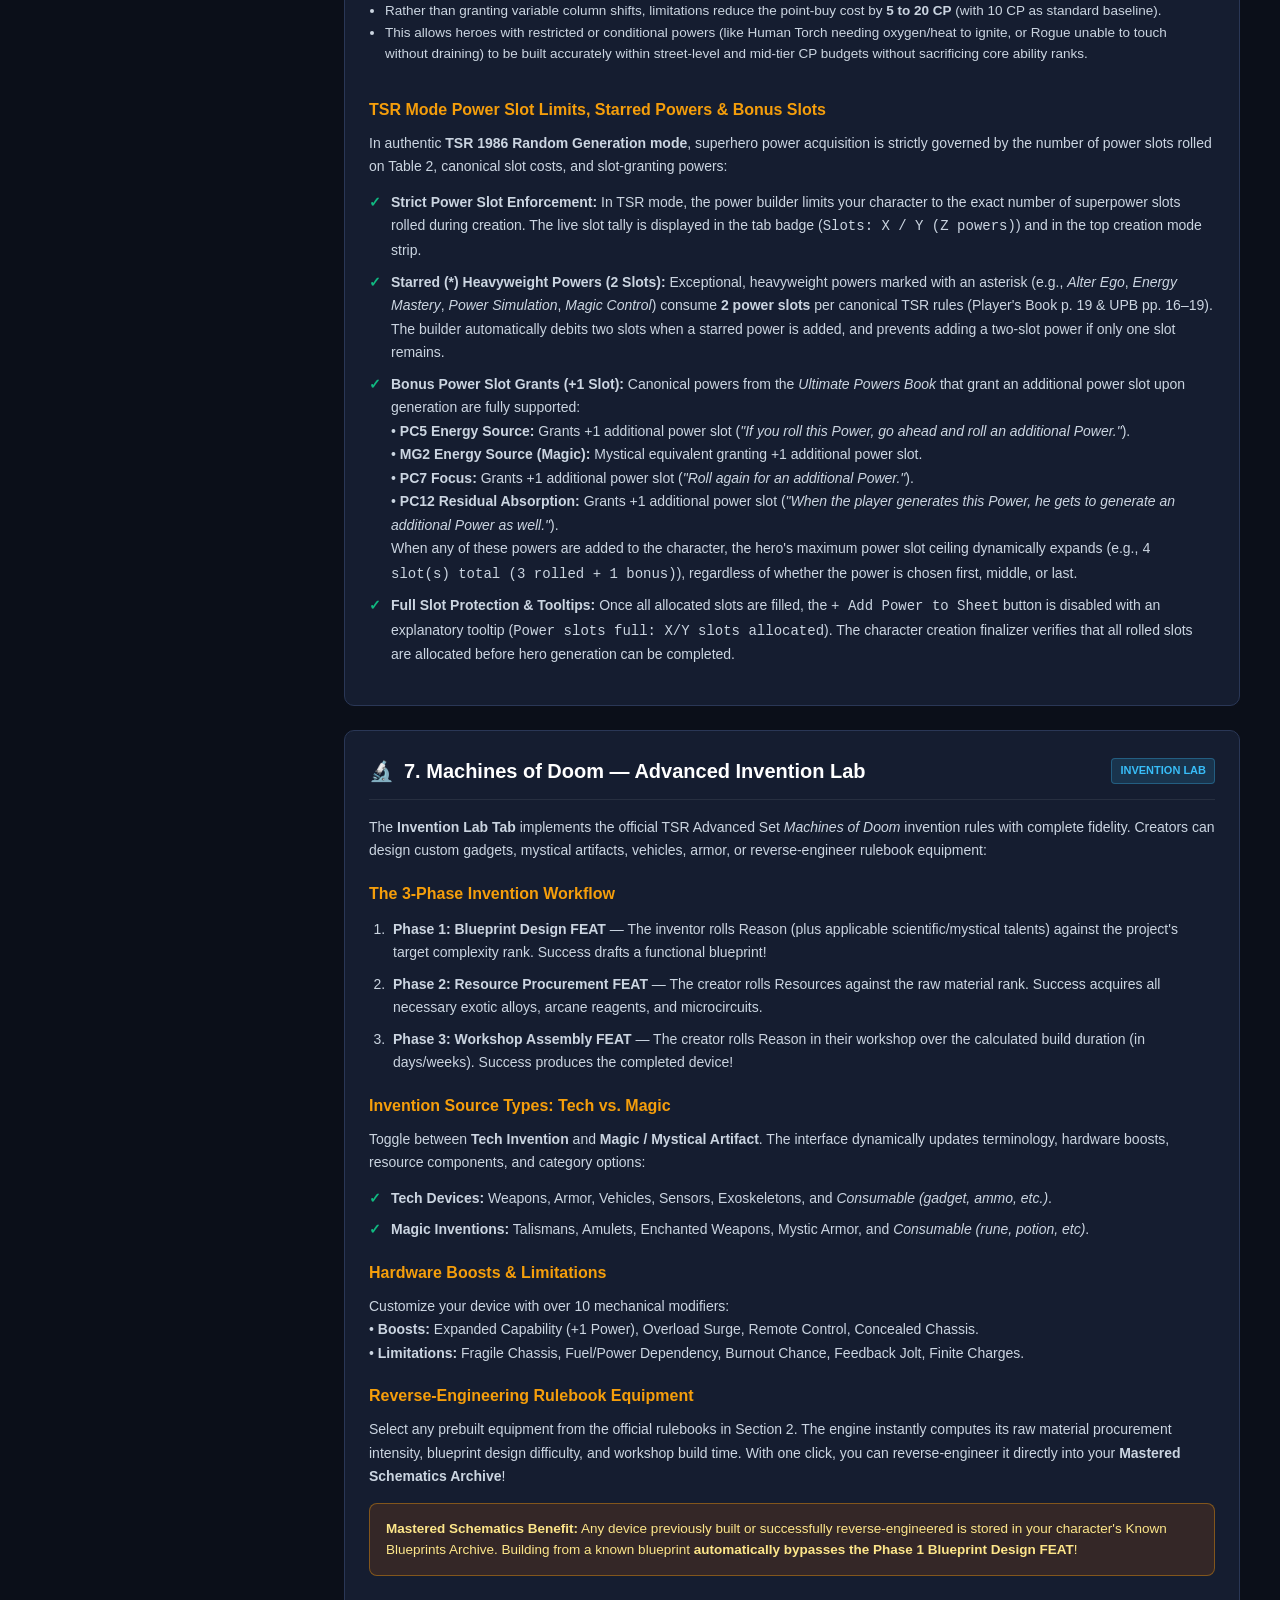
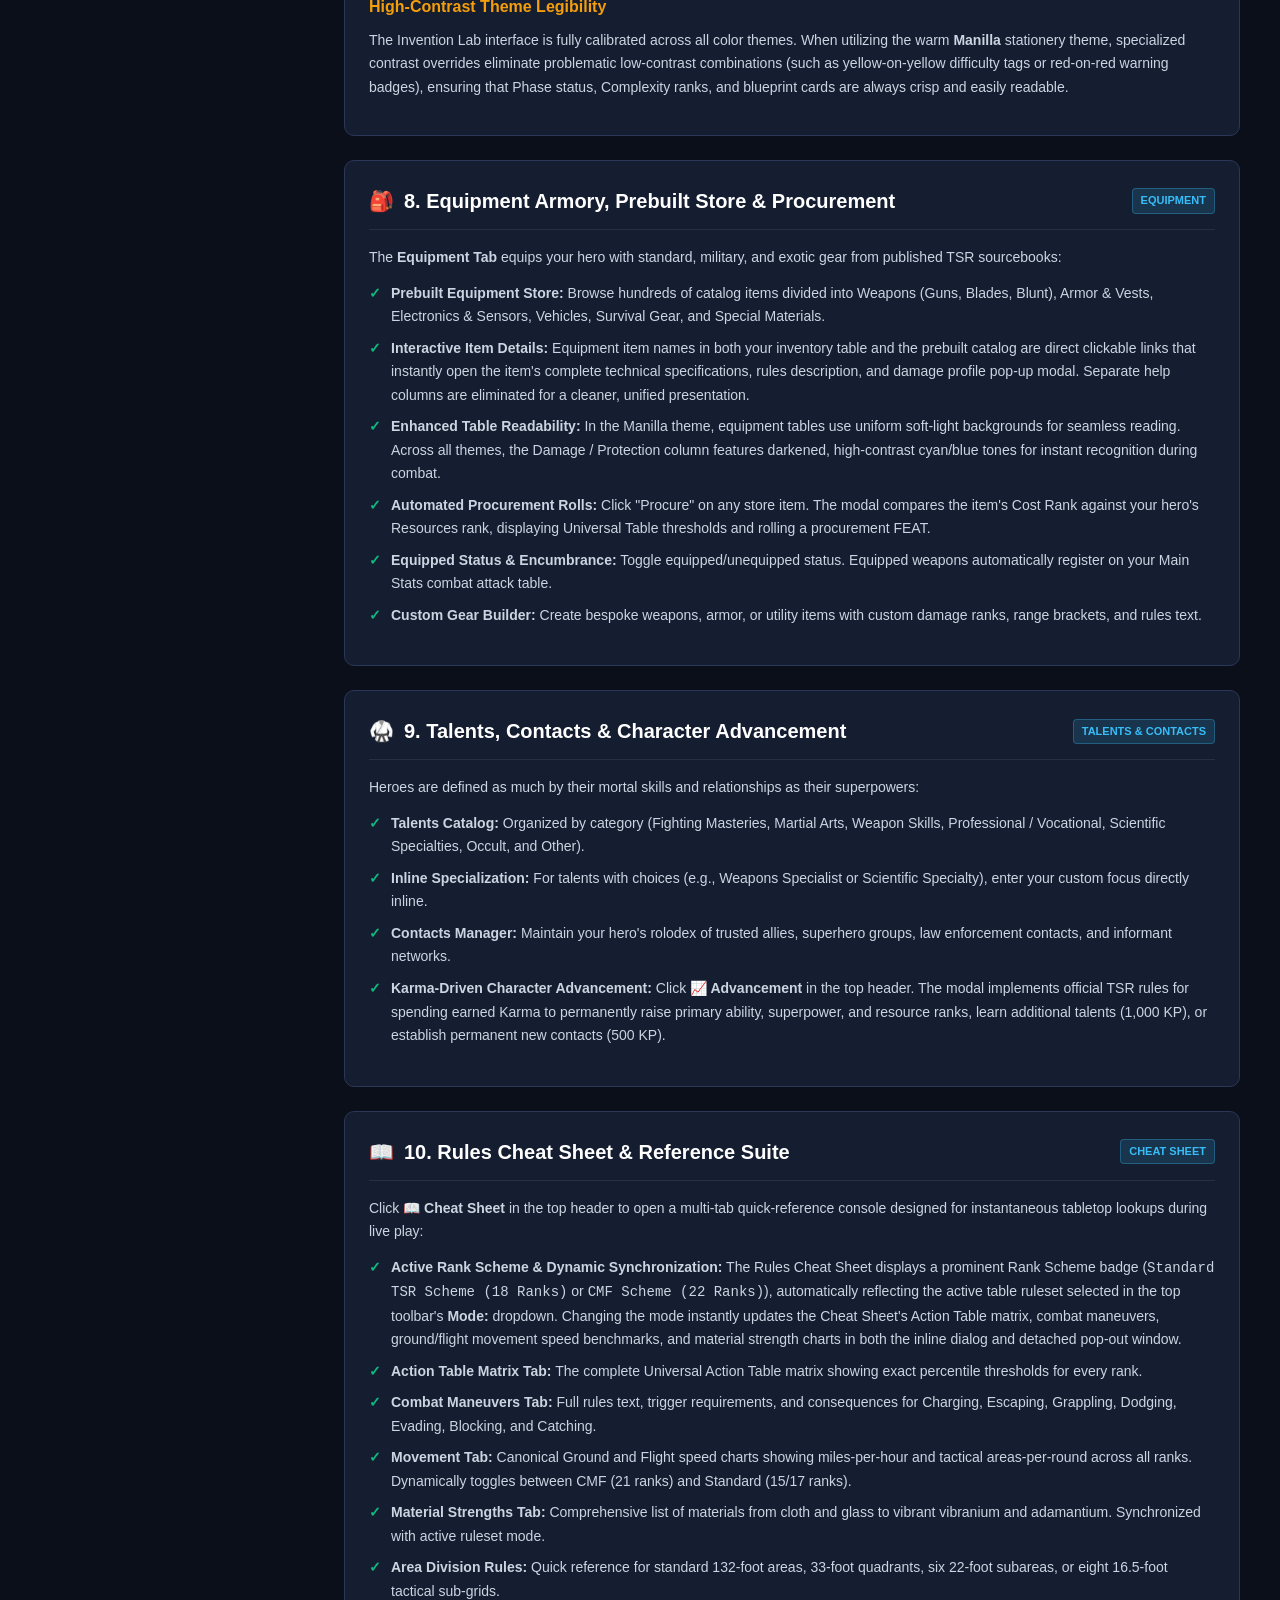
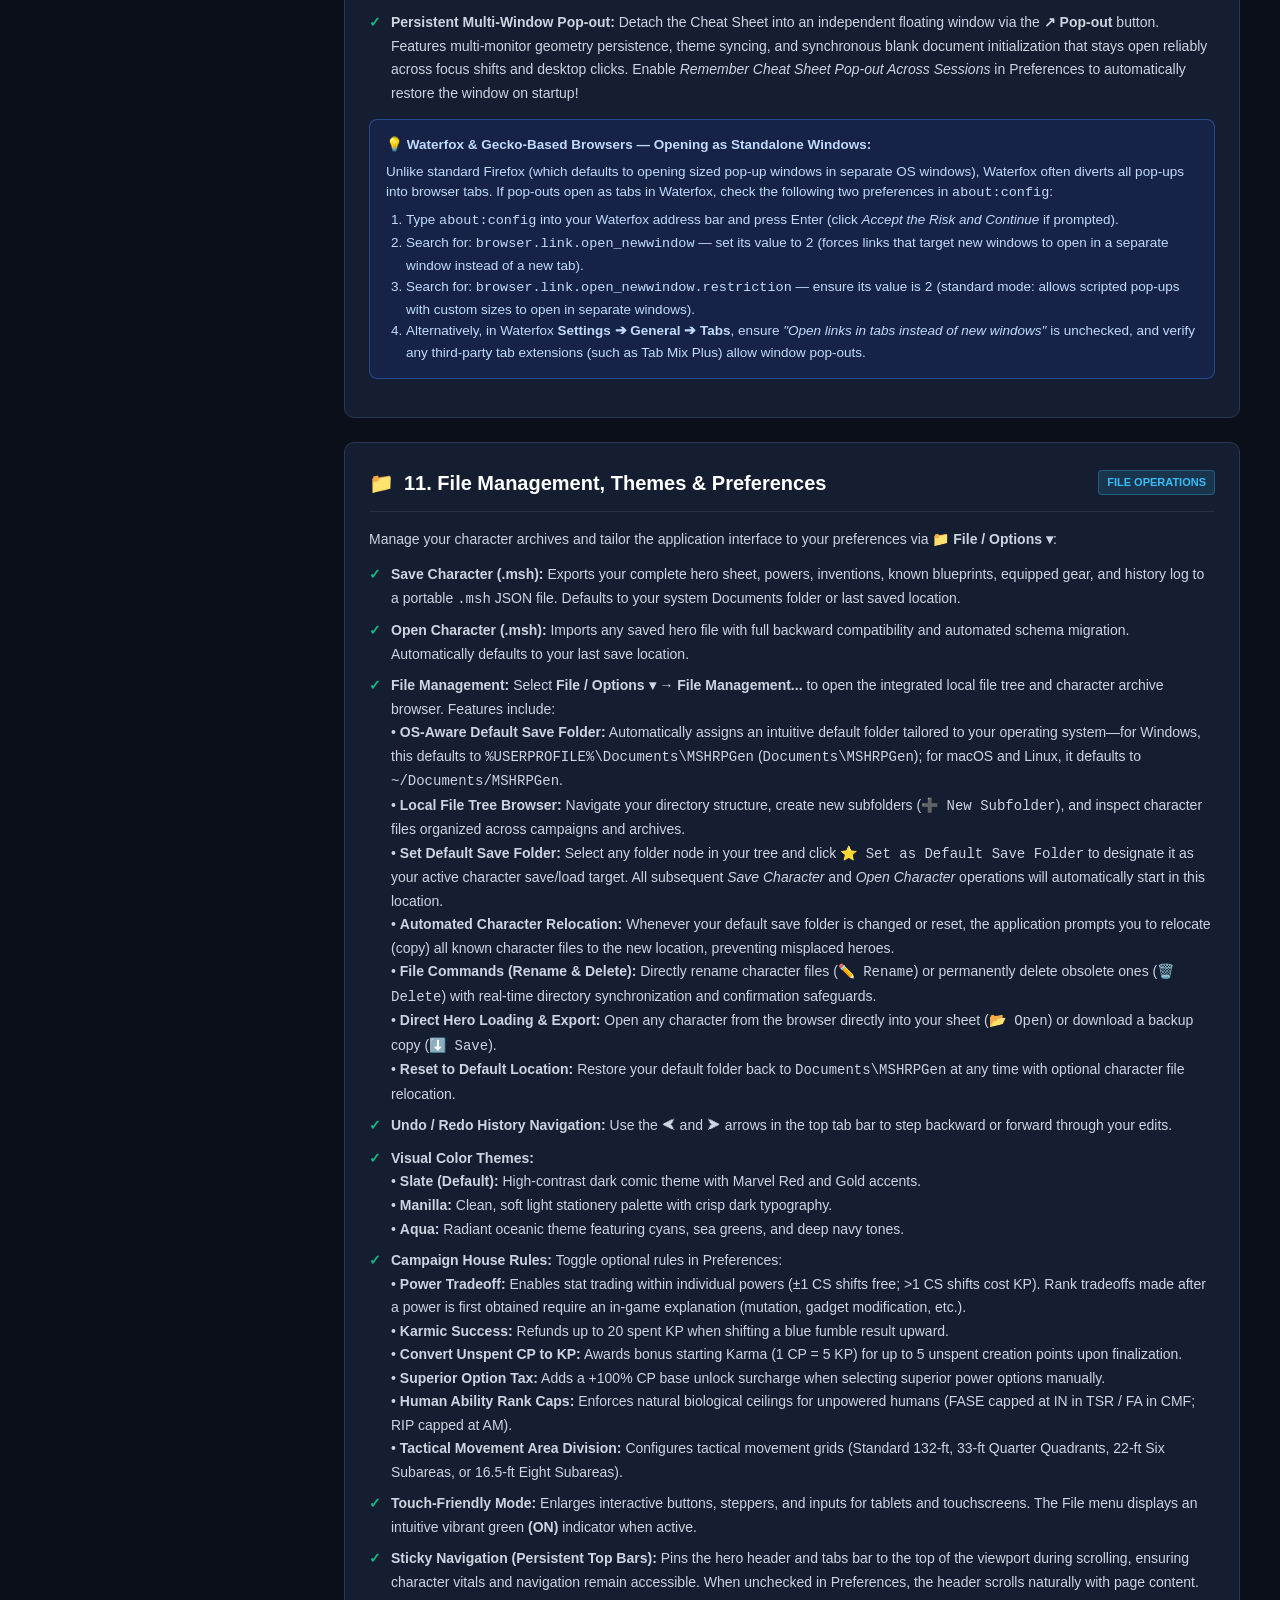
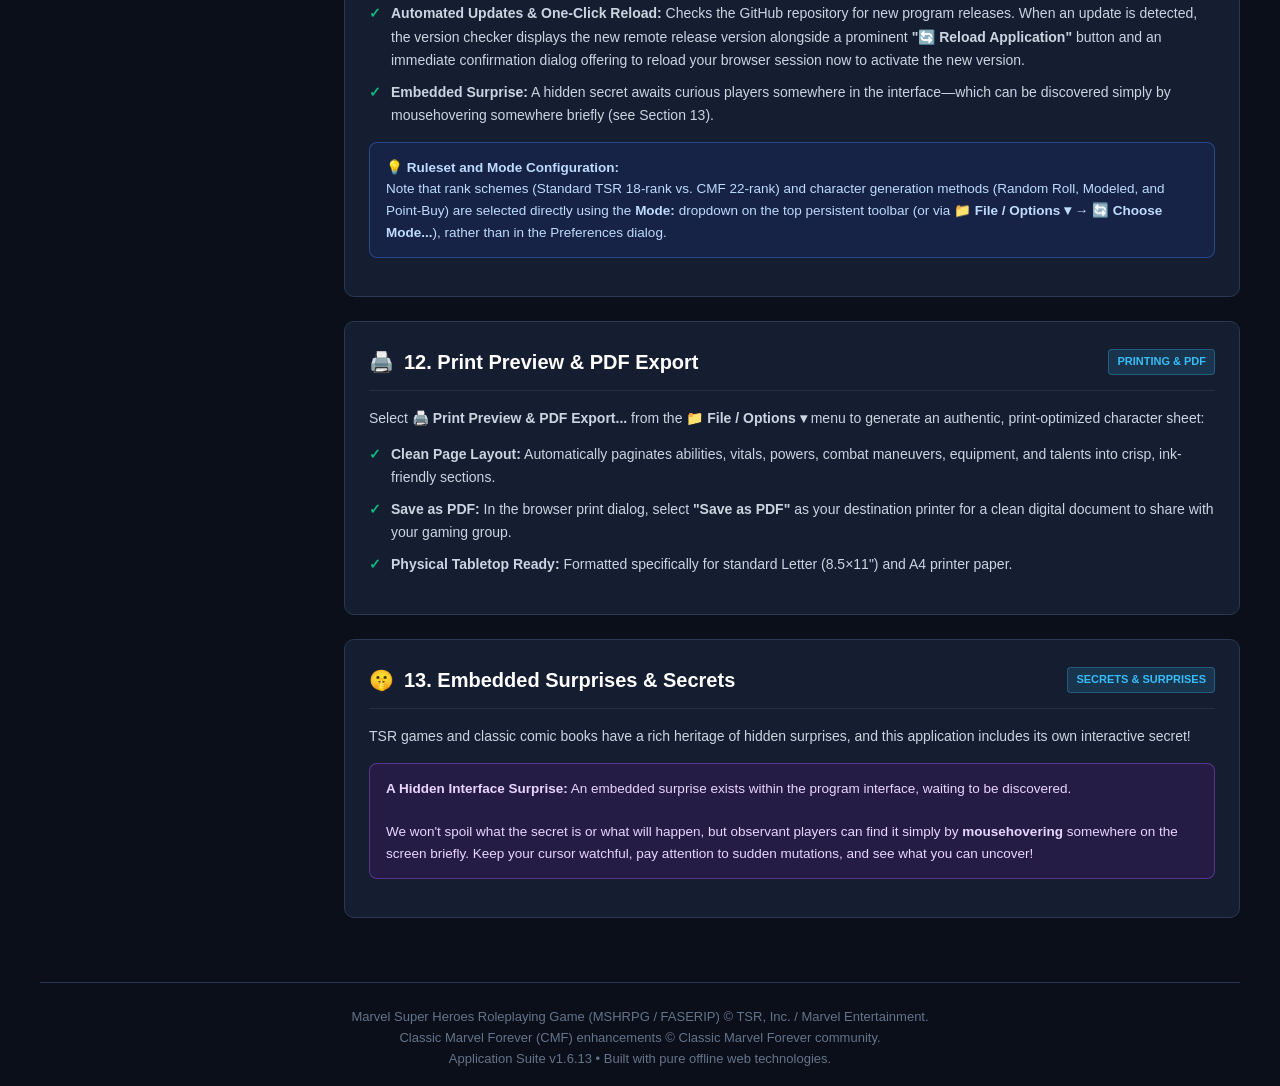
==== commit 51707928: "v1.6.13: Update Set Load/Save Folder to File Management with local tree browsing, default save folde" ====
--- a/help.html
+++ b/help.html
@@ -539,7 +539,7 @@
         <button type="button" class="nav-btn" onclick="window.print()">🖨️ Print / Save as PDF</button>
       </div>
       <div style="font-size: 10pt; color: var(--text-muted);">
-        MSH RPGen Suite • <strong>Version 1.6.12</strong>
+        MSH RPGen Suite • <strong>Version 1.6.13</strong>
       </div>
     </div>
 
@@ -1213,7 +1213,15 @@
             <ul class="feature-list">
               <li><strong>Save Character (.msh):</strong> Exports your complete hero sheet, powers, inventions, known blueprints, equipped gear, and history log to a portable <code>.msh</code> JSON file. Defaults to your system Documents folder or last saved location.</li>
               <li><strong>Open Character (.msh):</strong> Imports any saved hero file with full backward compatibility and automated schema migration. Automatically defaults to your last save location.</li>
-              <li><strong>Set Load/Save Folder:</strong> Select <strong>File / Options ▾ &rarr; Set Load/Save Folder...</strong> to configure your active directory. Defaults to your system Documents folder in Windows (<code>%USERPROFILE%\Documents</code>), macOS, and Linux. You can browse your local file tree to select any custom folder, and the application will offer to copy or move all known character files to your chosen location. Includes a <em>Reset to Default Location</em> button with automated character migration.</li>
+              <li><strong>File Management:</strong> Select <strong>File / Options ▾ &rarr; File Management...</strong> to open the integrated local file tree and character archive browser. Features include:
+                <br>&bull; <strong>OS-Aware Default Save Folder:</strong> Automatically assigns an intuitive default folder tailored to your operating system—for Windows, this defaults to <code>%USERPROFILE%\Documents\MSHRPGen</code> (<code>Documents\MSHRPGen</code>); for macOS and Linux, it defaults to <code>~/Documents/MSHRPGen</code>.
+                <br>&bull; <strong>Local File Tree Browser:</strong> Navigate your directory structure, create new subfolders (<code>➕ New Subfolder</code>), and inspect character files organized across campaigns and archives.
+                <br>&bull; <strong>Set Default Save Folder:</strong> Select any folder node in your tree and click <code>⭐ Set as Default Save Folder</code> to designate it as your active character save/load target. All subsequent <em>Save Character</em> and <em>Open Character</em> operations will automatically start in this location.
+                <br>&bull; <strong>Automated Character Relocation:</strong> Whenever your default save folder is changed or reset, the application prompts you to relocate (copy) all known character files to the new location, preventing misplaced heroes.
+                <br>&bull; <strong>File Commands (Rename &amp; Delete):</strong> Directly rename character files (<code>✏️ Rename</code>) or permanently delete obsolete ones (<code>🗑️ Delete</code>) with real-time directory synchronization and confirmation safeguards.
+                <br>&bull; <strong>Direct Hero Loading &amp; Export:</strong> Open any character from the browser directly into your sheet (<code>📂 Open</code>) or download a backup copy (<code>⬇️ Save</code>).
+                <br>&bull; <strong>Reset to Default Location:</strong> Restore your default folder back to <code>Documents\MSHRPGen</code> at any time with optional character file relocation.
+              </li>
               <li><strong>Undo / Redo History Navigation:</strong> Use the <code>⮜</code> and <code>⮞</code> arrows in the top tab bar to step backward or forward through your edits.</li>
               <li><strong>Visual Color Themes:</strong>
                 <br>• <strong>Slate (Default):</strong> High-contrast dark comic theme with Marvel Red and Gold accents.
@@ -1285,7 +1293,7 @@
       <p>
         Marvel Super Heroes Roleplaying Game (MSHRPG / FASERIP) &copy; TSR, Inc. / Marvel Entertainment.<br>
         Classic Marvel Forever (CMF) enhancements &copy; Classic Marvel Forever community.<br>
-        Application Suite v1.6.12 &bull; Built with pure offline web technologies.
+        Application Suite v1.6.13 &bull; Built with pure offline web technologies.
       </p>
     </footer>
 
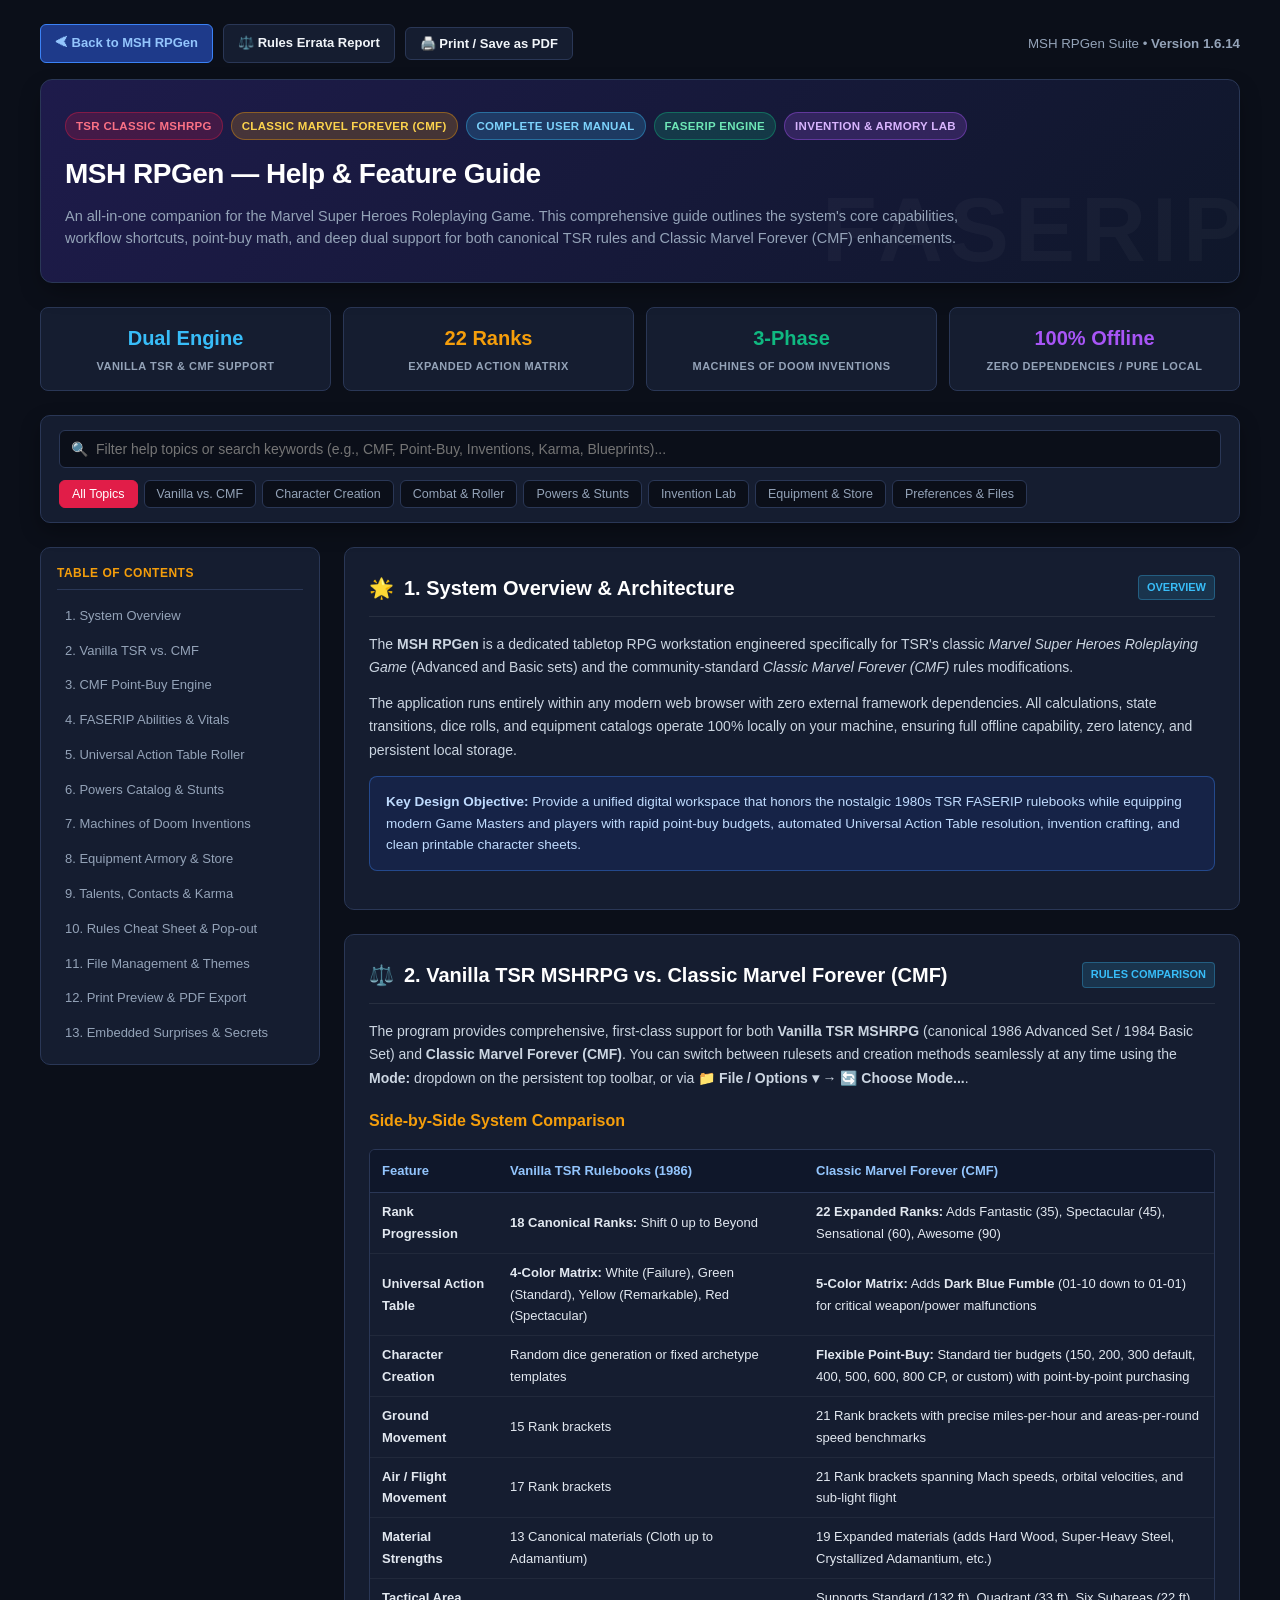
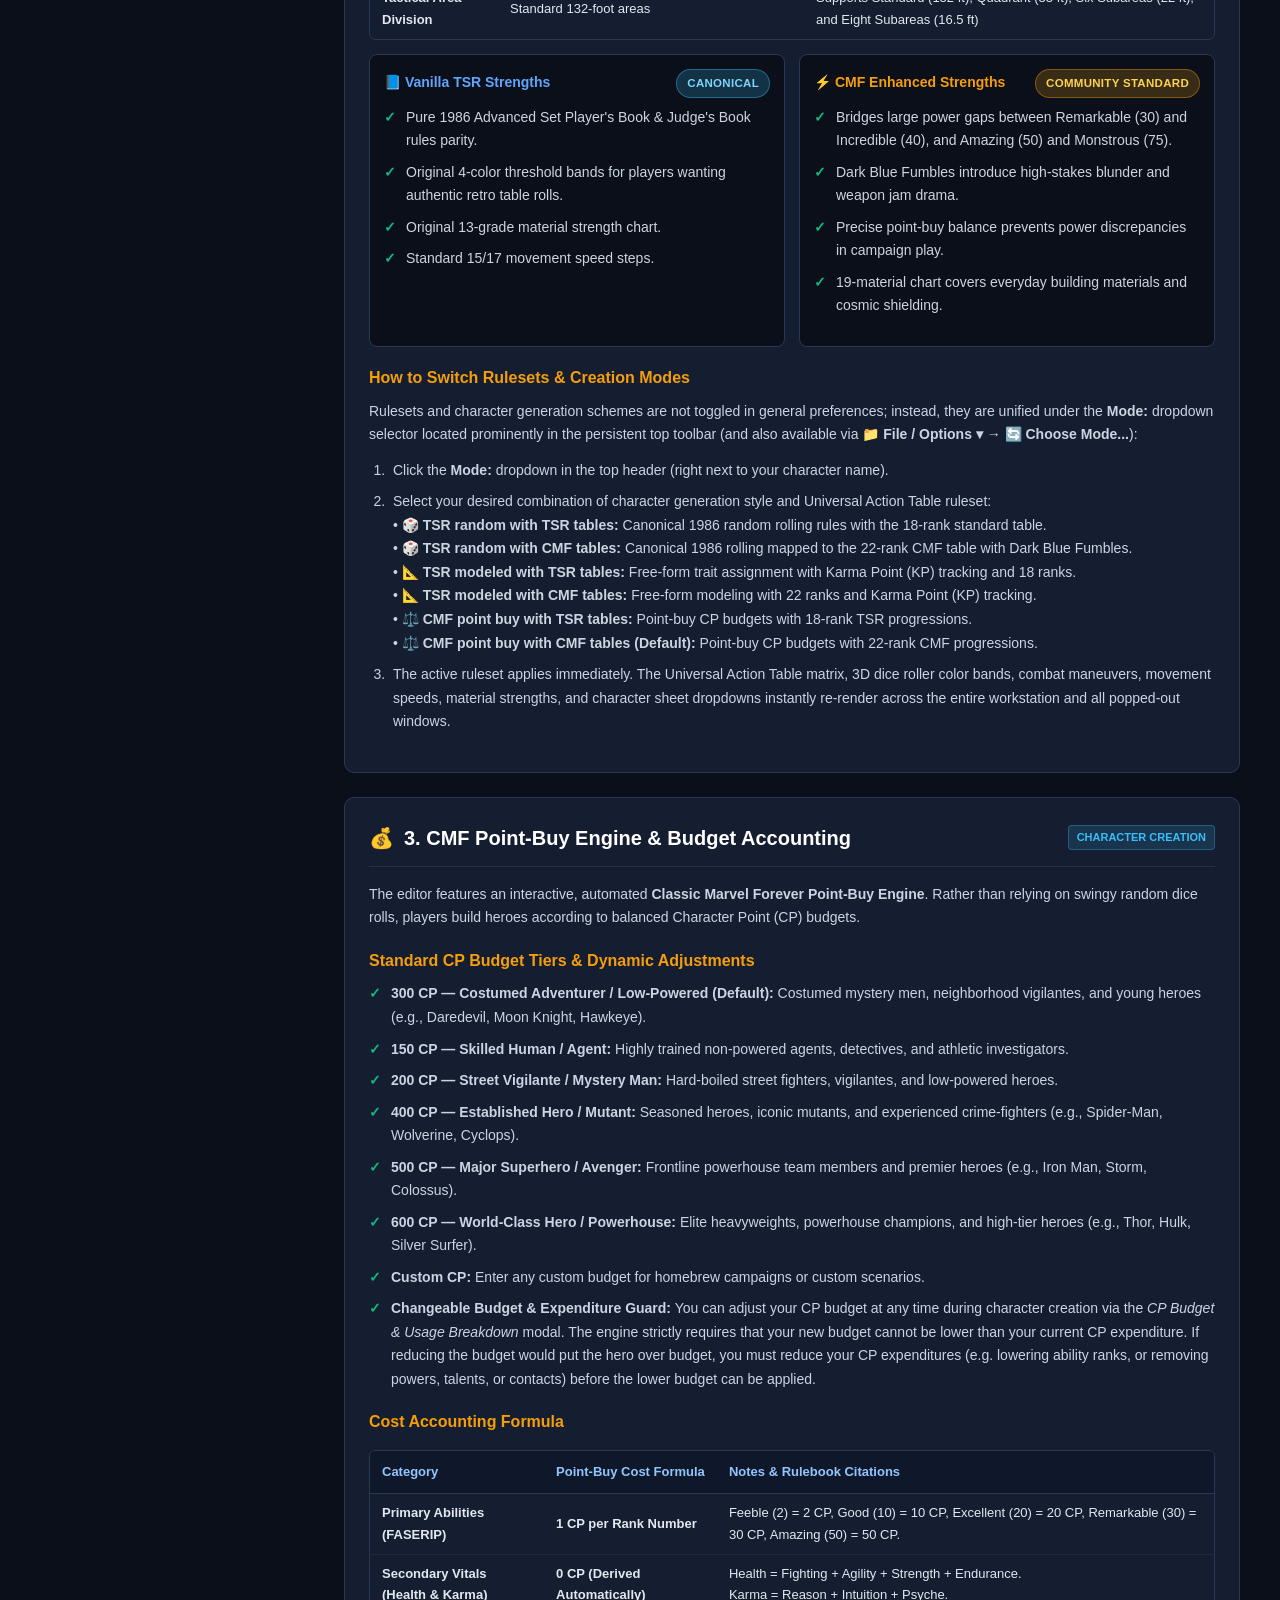
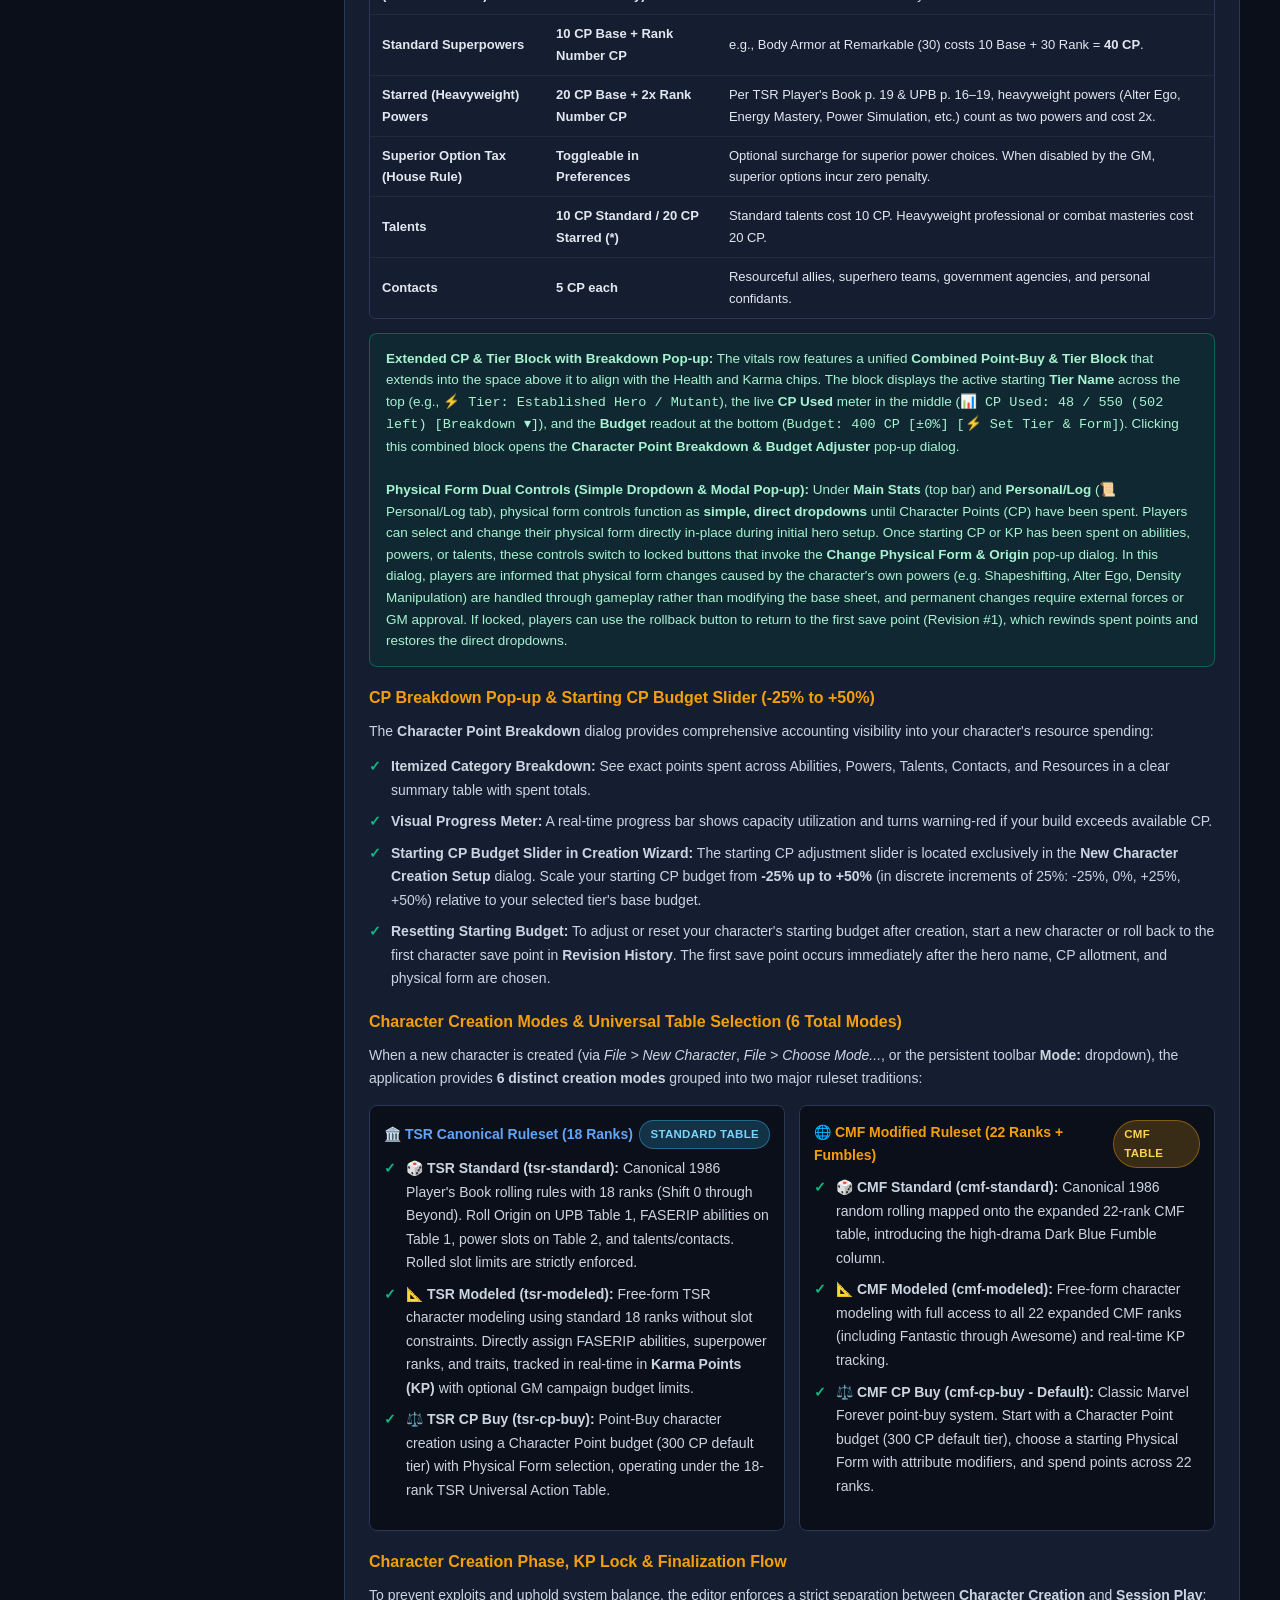
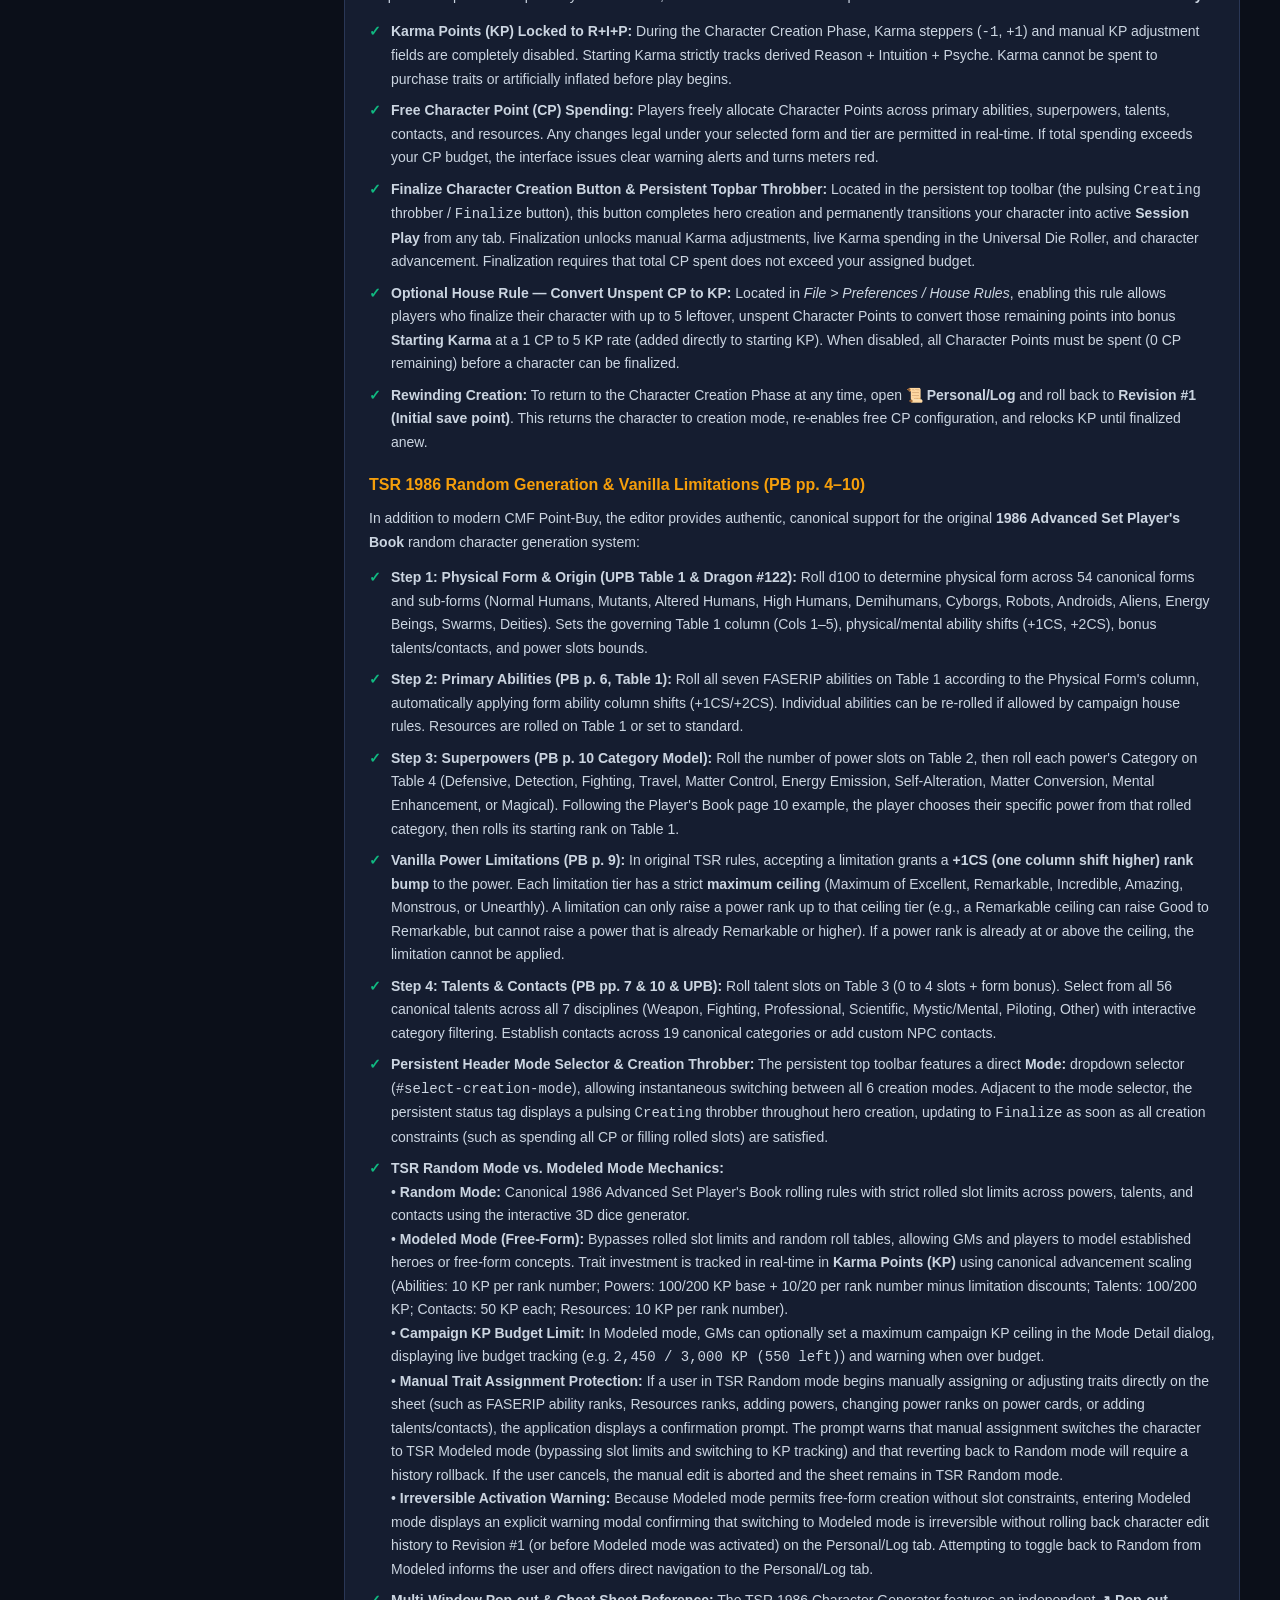
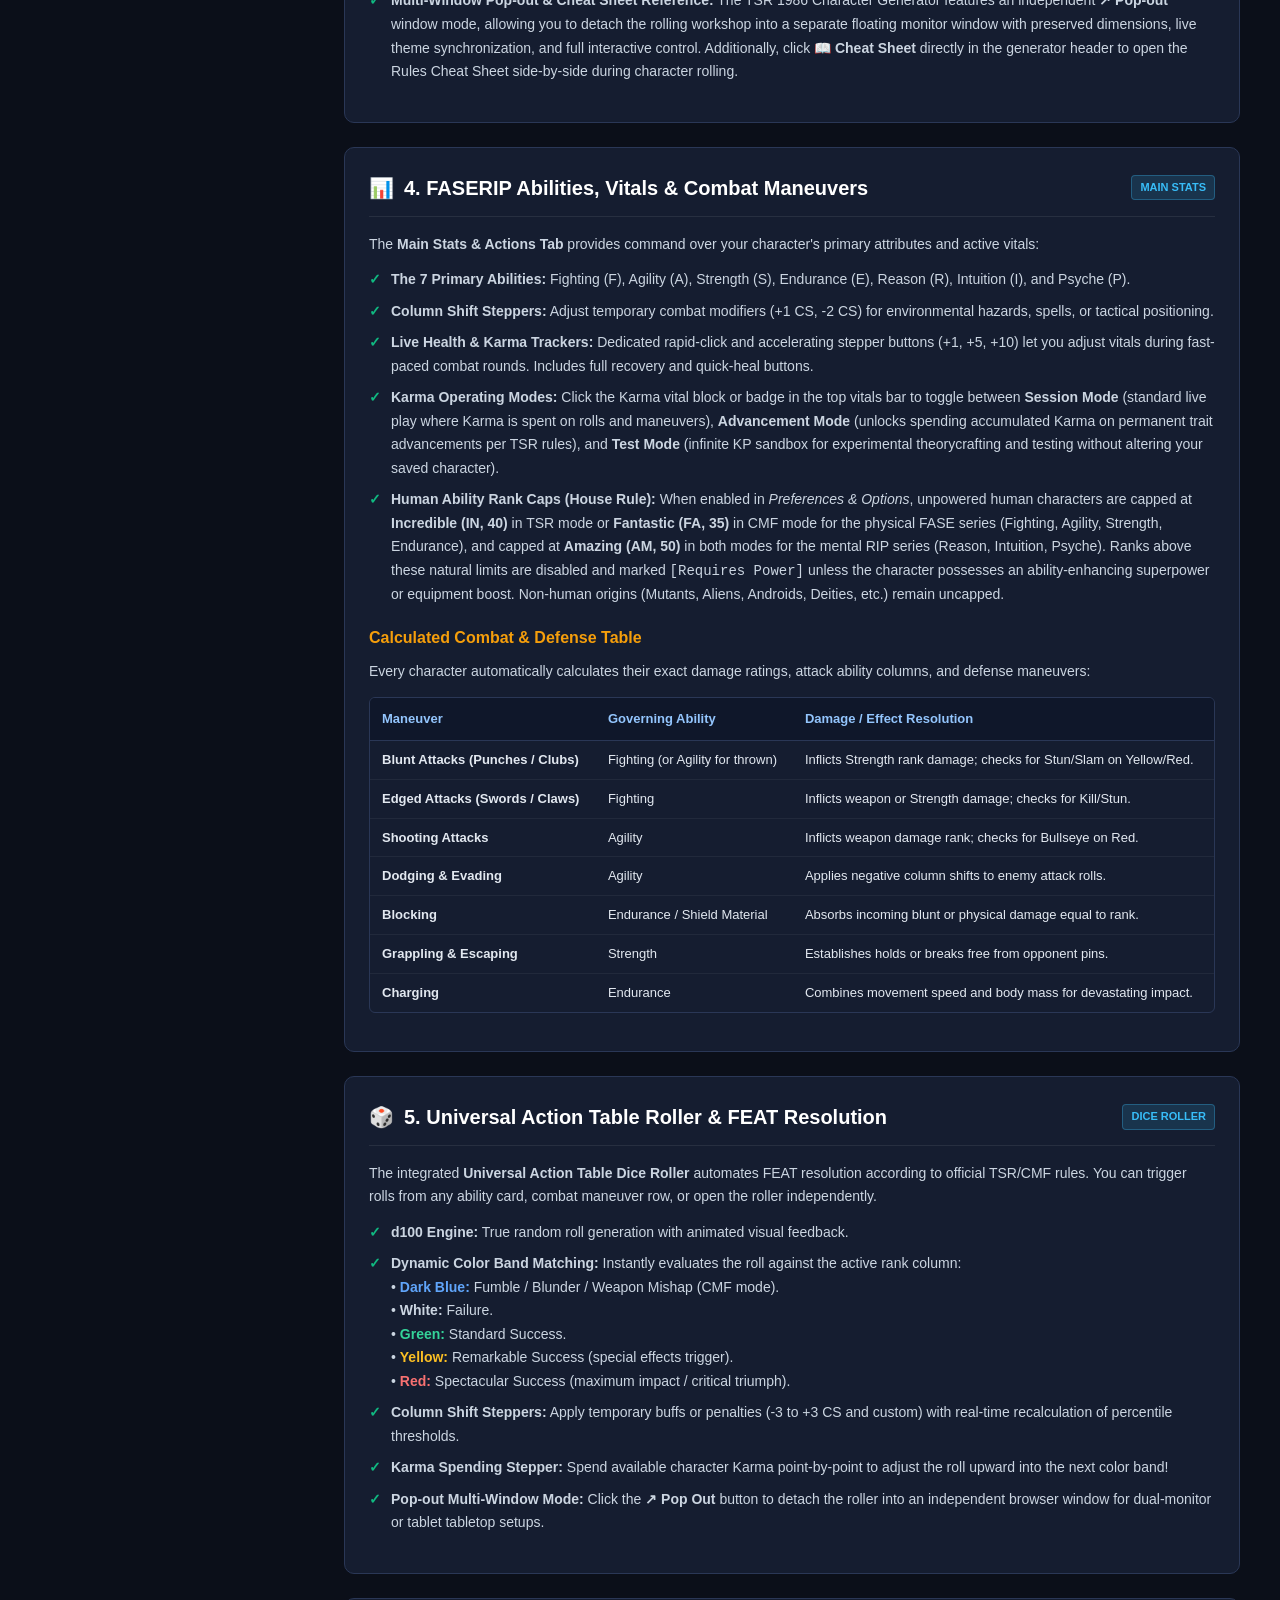
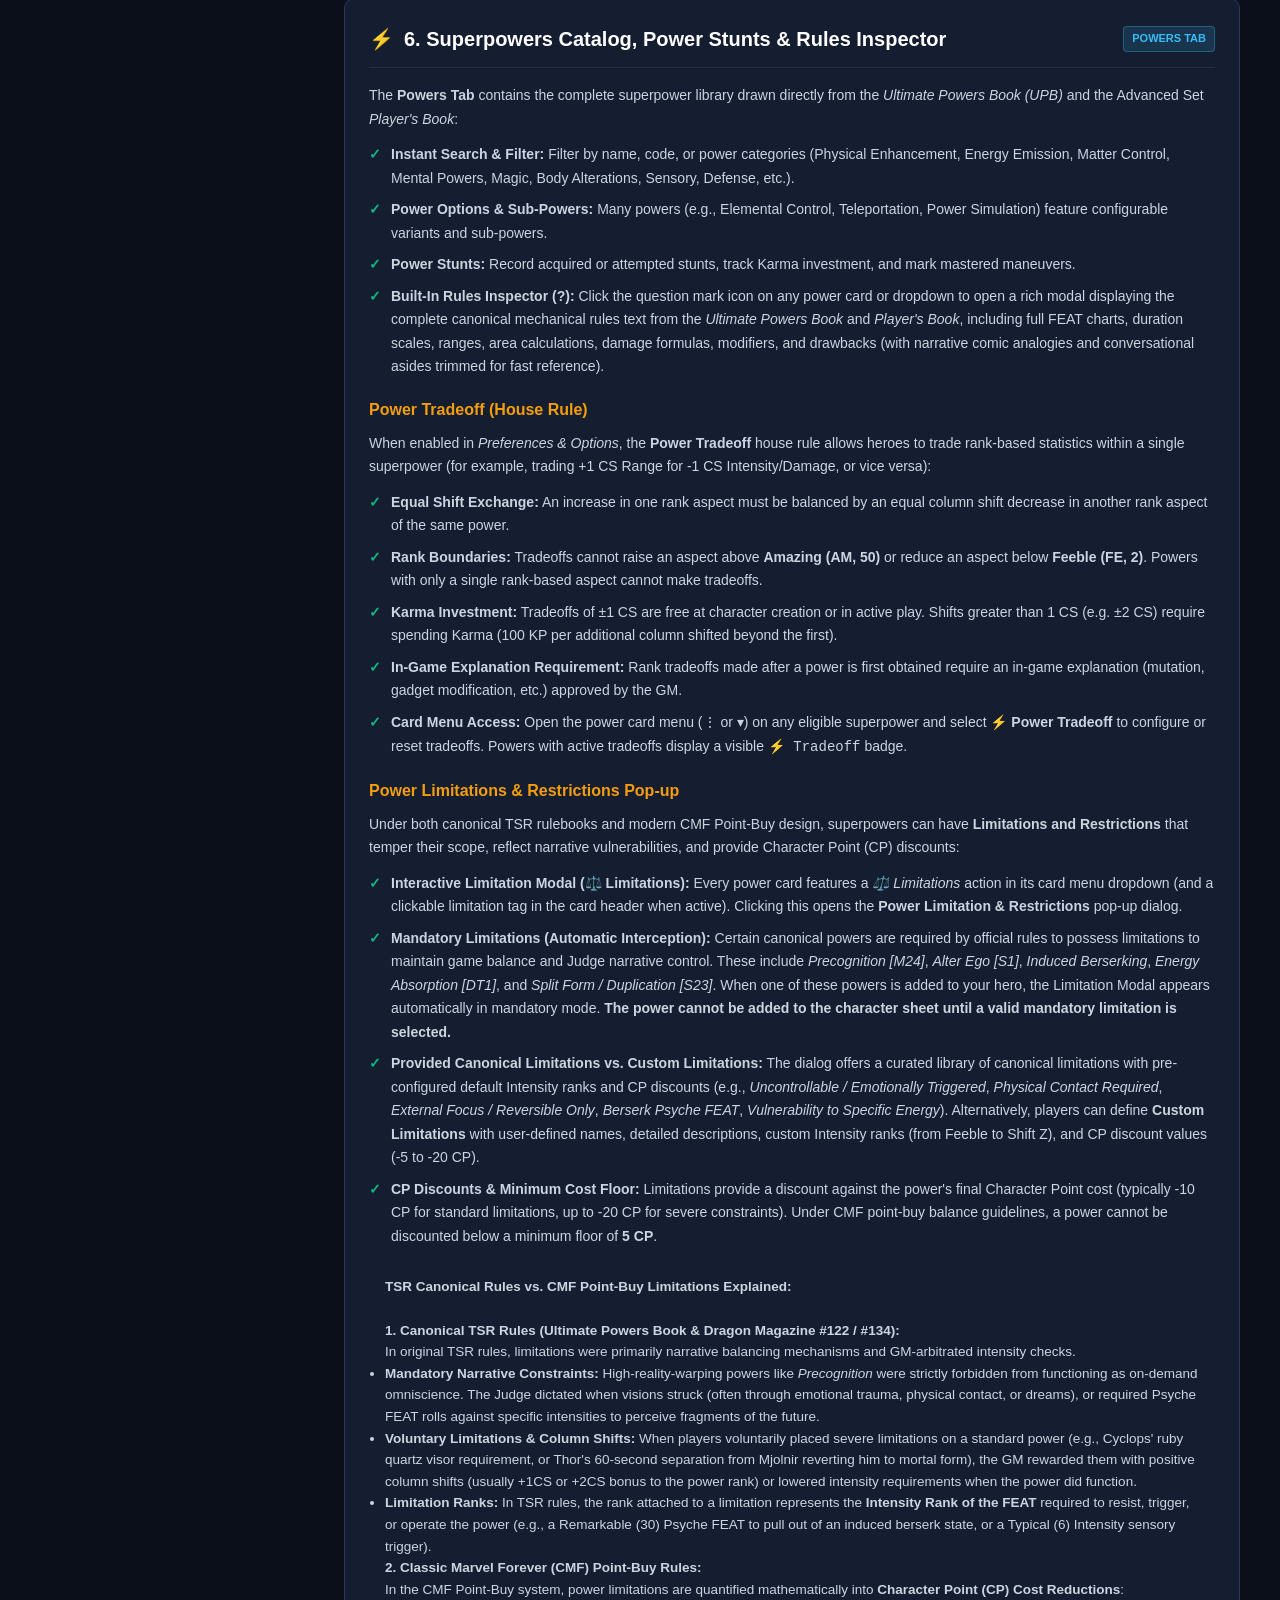
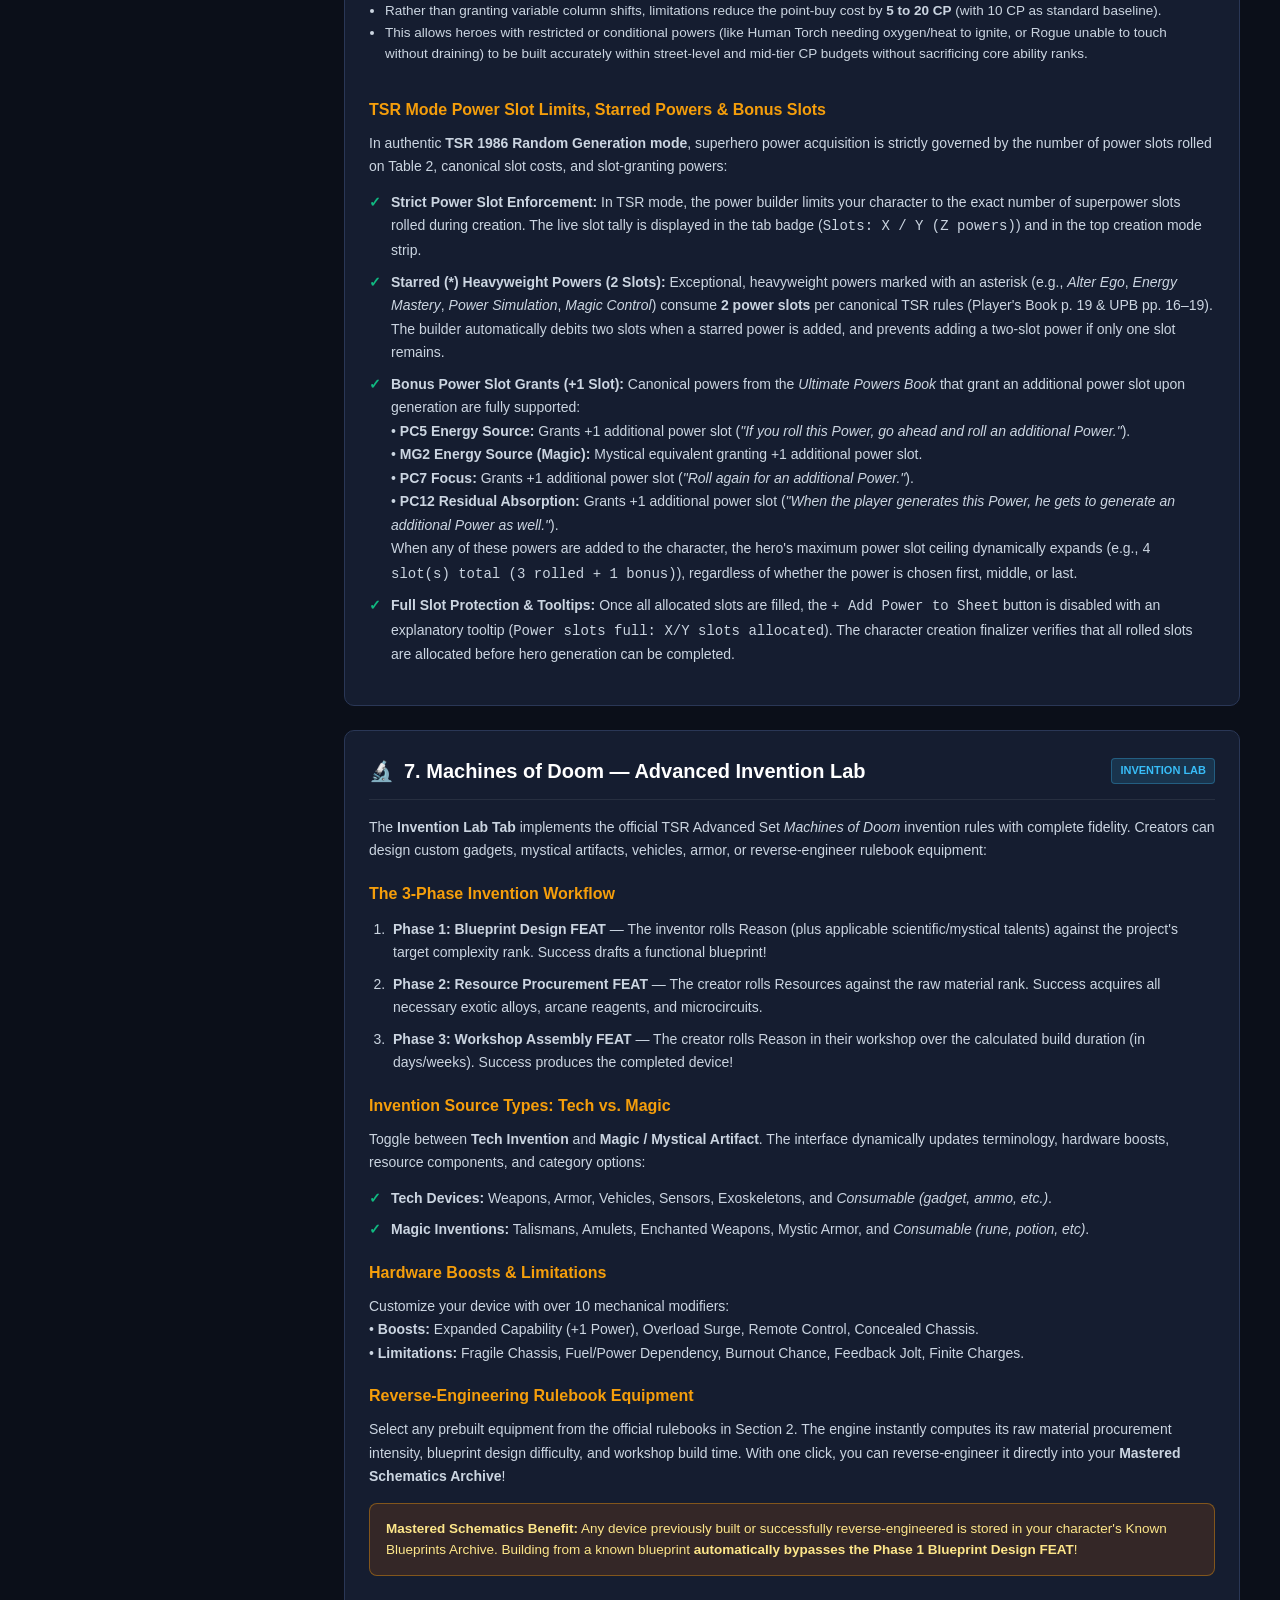
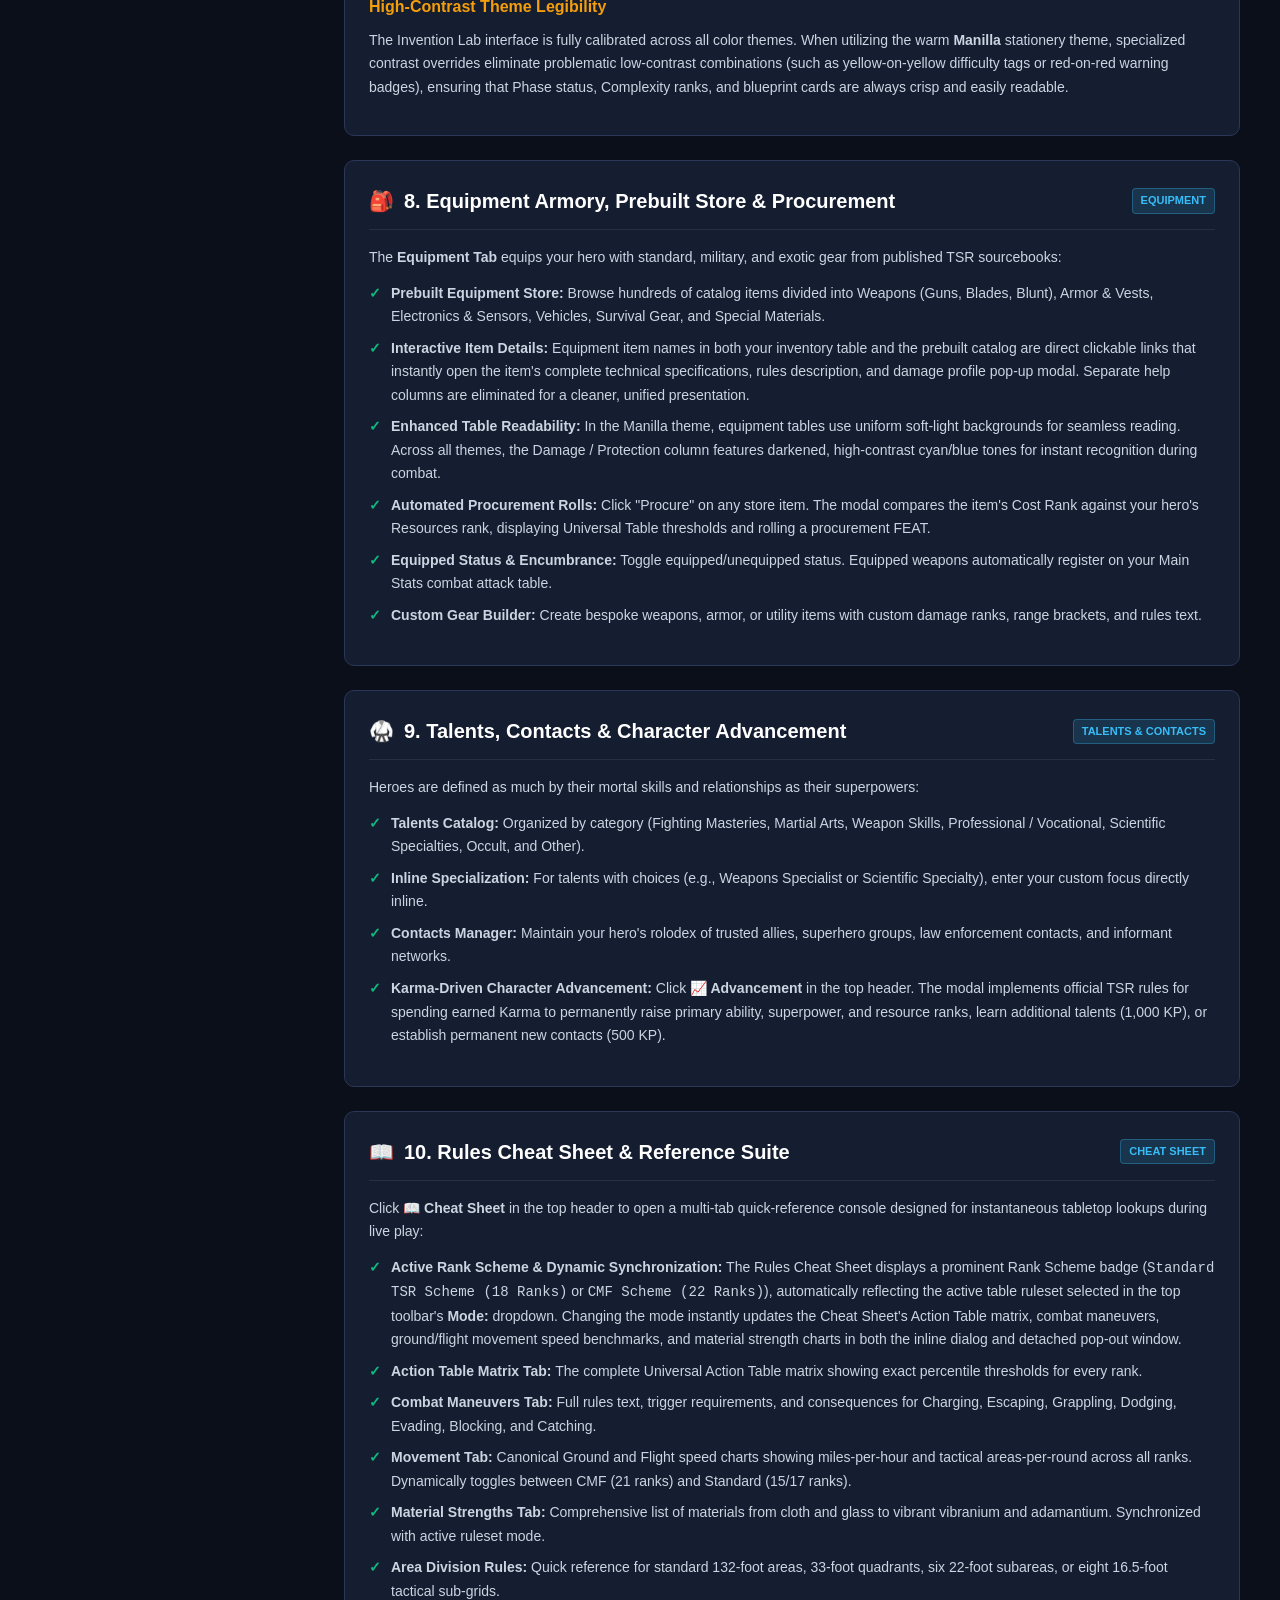
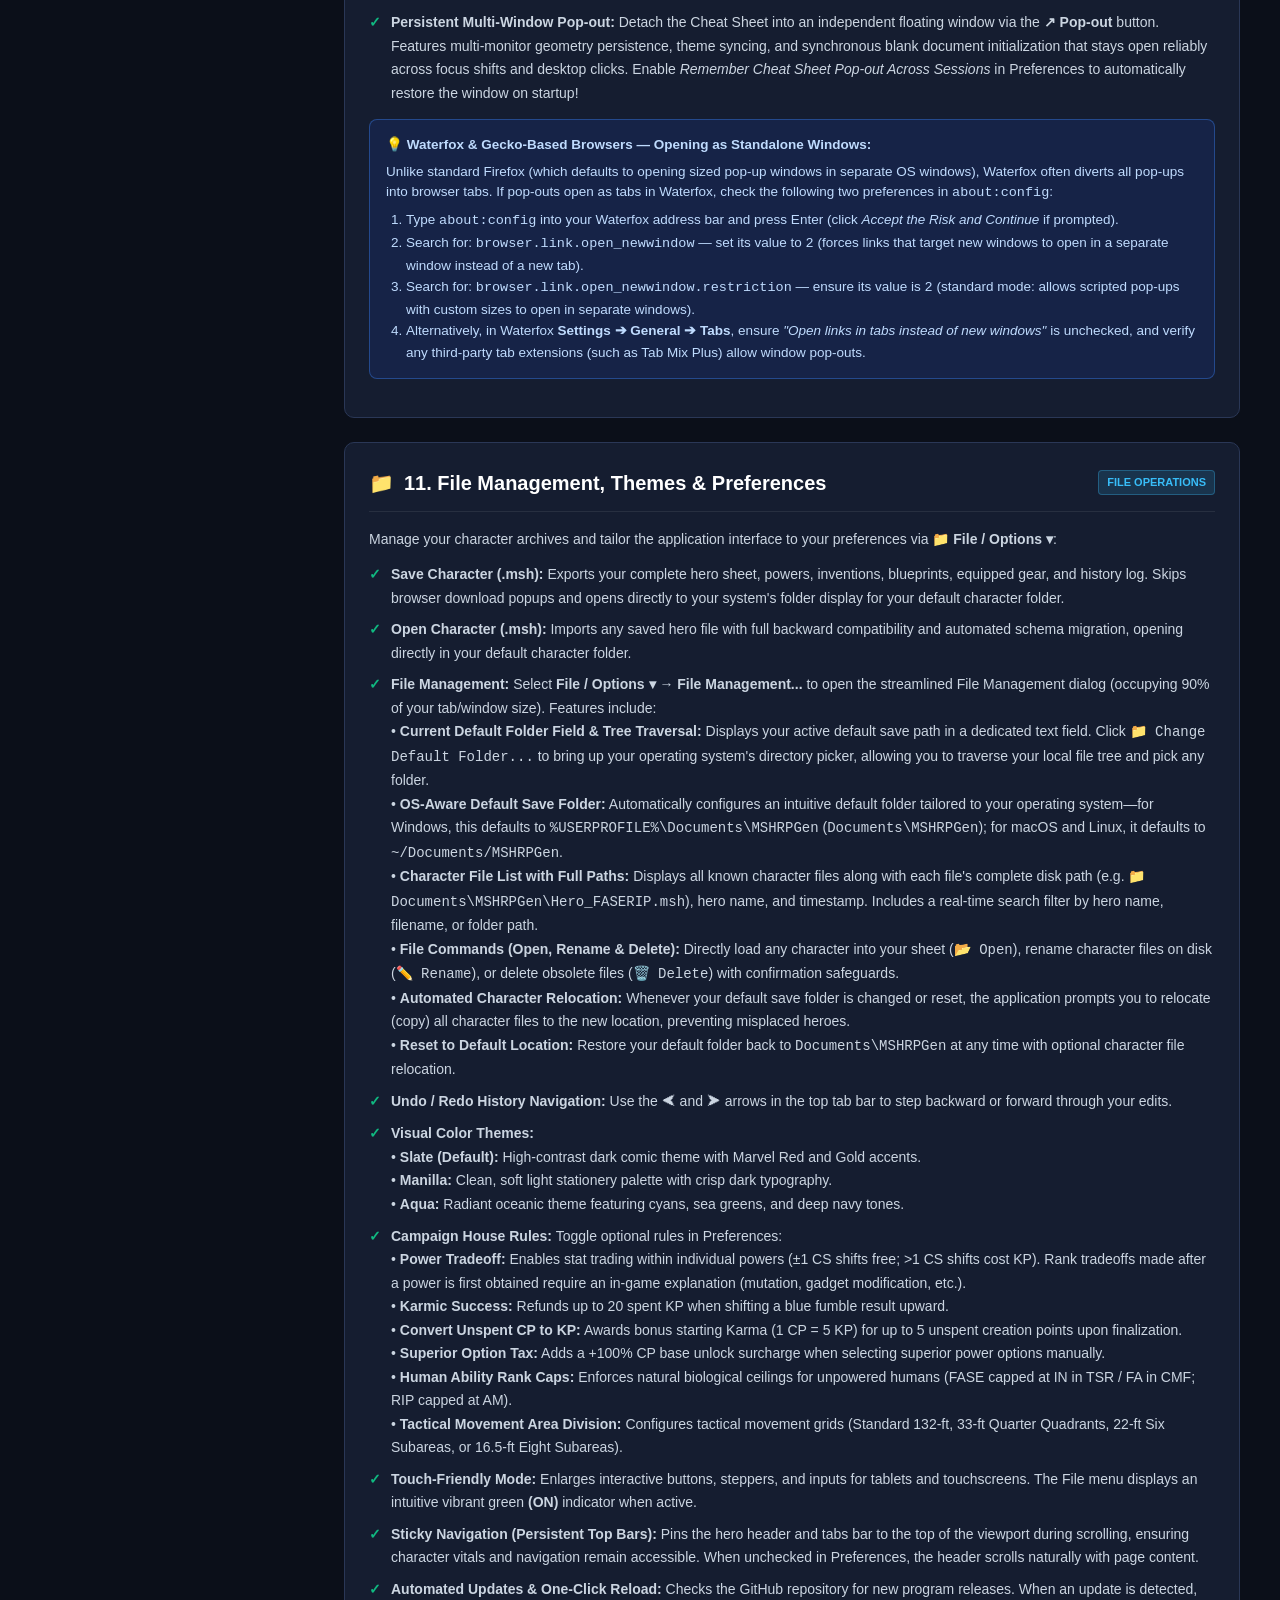
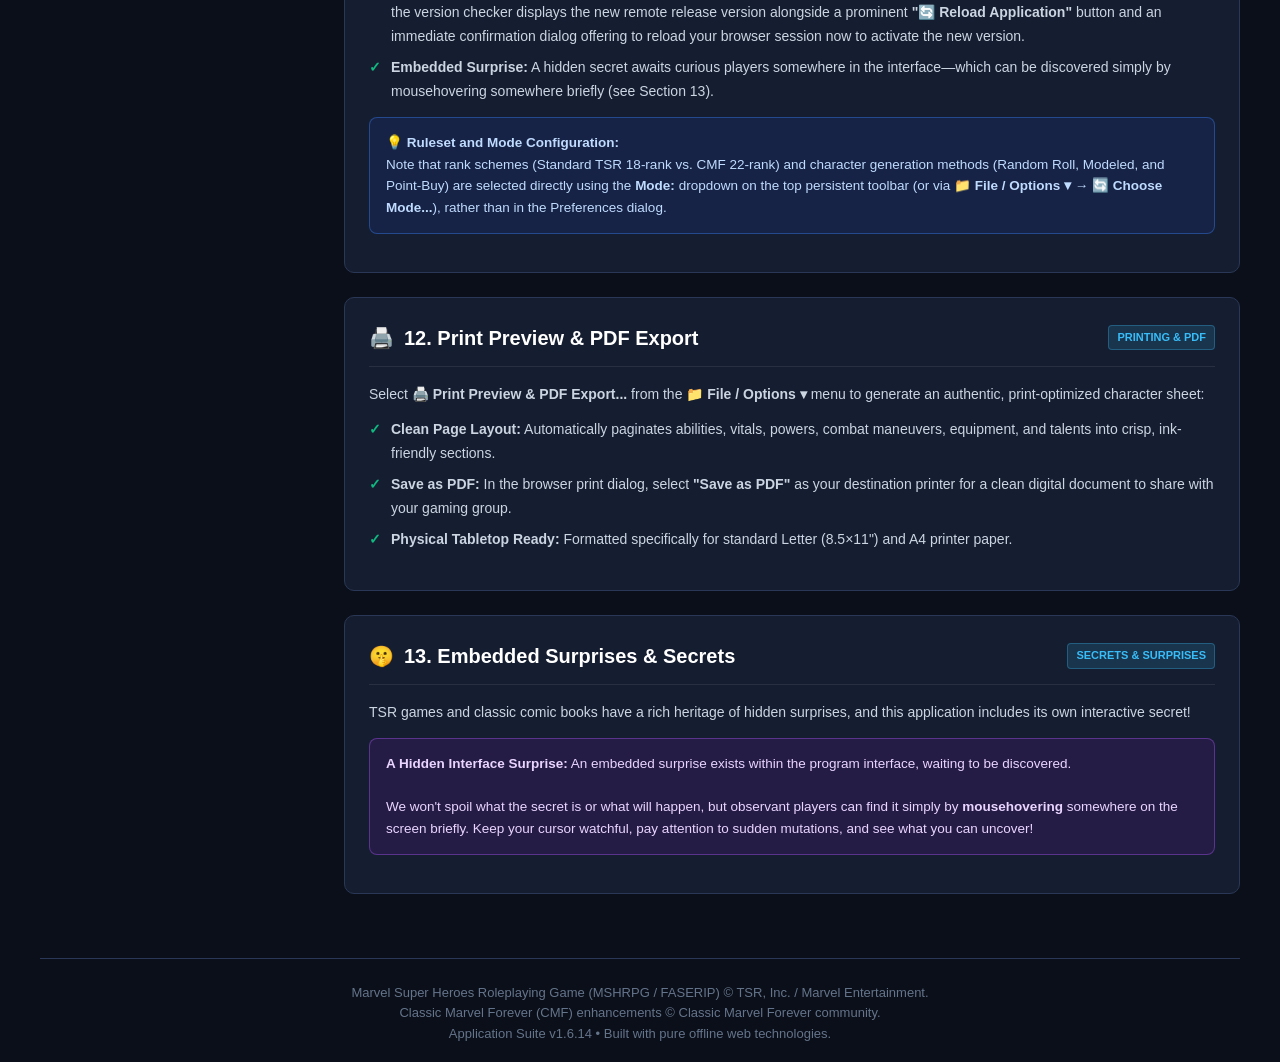
==== commit 16b7d35f: "v1.6.14: Streamline File Management dialog with 90% sizing, path field, file path readouts, and dire" ====
--- a/help.html
+++ b/help.html
@@ -539,7 +539,7 @@
         <button type="button" class="nav-btn" onclick="window.print()">🖨️ Print / Save as PDF</button>
       </div>
       <div style="font-size: 10pt; color: var(--text-muted);">
-        MSH RPGen Suite • <strong>Version 1.6.13</strong>
+        MSH RPGen Suite • <strong>Version 1.6.14</strong>
       </div>
     </div>
 
@@ -1211,15 +1211,14 @@
               Manage your character archives and tailor the application interface to your preferences via <strong>📁 File / Options ▾</strong>:
             </p>
             <ul class="feature-list">
-              <li><strong>Save Character (.msh):</strong> Exports your complete hero sheet, powers, inventions, known blueprints, equipped gear, and history log to a portable <code>.msh</code> JSON file. Defaults to your system Documents folder or last saved location.</li>
-              <li><strong>Open Character (.msh):</strong> Imports any saved hero file with full backward compatibility and automated schema migration. Automatically defaults to your last save location.</li>
-              <li><strong>File Management:</strong> Select <strong>File / Options ▾ &rarr; File Management...</strong> to open the integrated local file tree and character archive browser. Features include:
-                <br>&bull; <strong>OS-Aware Default Save Folder:</strong> Automatically assigns an intuitive default folder tailored to your operating system—for Windows, this defaults to <code>%USERPROFILE%\Documents\MSHRPGen</code> (<code>Documents\MSHRPGen</code>); for macOS and Linux, it defaults to <code>~/Documents/MSHRPGen</code>.
-                <br>&bull; <strong>Local File Tree Browser:</strong> Navigate your directory structure, create new subfolders (<code>➕ New Subfolder</code>), and inspect character files organized across campaigns and archives.
-                <br>&bull; <strong>Set Default Save Folder:</strong> Select any folder node in your tree and click <code>⭐ Set as Default Save Folder</code> to designate it as your active character save/load target. All subsequent <em>Save Character</em> and <em>Open Character</em> operations will automatically start in this location.
-                <br>&bull; <strong>Automated Character Relocation:</strong> Whenever your default save folder is changed or reset, the application prompts you to relocate (copy) all known character files to the new location, preventing misplaced heroes.
-                <br>&bull; <strong>File Commands (Rename &amp; Delete):</strong> Directly rename character files (<code>✏️ Rename</code>) or permanently delete obsolete ones (<code>🗑️ Delete</code>) with real-time directory synchronization and confirmation safeguards.
-                <br>&bull; <strong>Direct Hero Loading &amp; Export:</strong> Open any character from the browser directly into your sheet (<code>📂 Open</code>) or download a backup copy (<code>⬇️ Save</code>).
+              <li><strong>Save Character (.msh):</strong> Exports your complete hero sheet, powers, inventions, blueprints, equipped gear, and history log. Skips browser download popups and opens directly to your system's folder display for your default character folder.</li>
+              <li><strong>Open Character (.msh):</strong> Imports any saved hero file with full backward compatibility and automated schema migration, opening directly in your default character folder.</li>
+              <li><strong>File Management:</strong> Select <strong>File / Options ▾ &rarr; File Management...</strong> to open the streamlined File Management dialog (occupying 90% of your tab/window size). Features include:
+                <br>&bull; <strong>Current Default Folder Field &amp; Tree Traversal:</strong> Displays your active default save path in a dedicated text field. Click <code>📁 Change Default Folder...</code> to bring up your operating system's directory picker, allowing you to traverse your local file tree and pick any folder.
+                <br>&bull; <strong>OS-Aware Default Save Folder:</strong> Automatically configures an intuitive default folder tailored to your operating system—for Windows, this defaults to <code>%USERPROFILE%\Documents\MSHRPGen</code> (<code>Documents\MSHRPGen</code>); for macOS and Linux, it defaults to <code>~/Documents/MSHRPGen</code>.
+                <br>&bull; <strong>Character File List with Full Paths:</strong> Displays all known character files along with each file's complete disk path (e.g. <code>📁 Documents\MSHRPGen\Hero_FASERIP.msh</code>), hero name, and timestamp. Includes a real-time search filter by hero name, filename, or folder path.
+                <br>&bull; <strong>File Commands (Open, Rename &amp; Delete):</strong> Directly load any character into your sheet (<code>📂 Open</code>), rename character files on disk (<code>✏️ Rename</code>), or delete obsolete files (<code>🗑️ Delete</code>) with confirmation safeguards.
+                <br>&bull; <strong>Automated Character Relocation:</strong> Whenever your default save folder is changed or reset, the application prompts you to relocate (copy) all character files to the new location, preventing misplaced heroes.
                 <br>&bull; <strong>Reset to Default Location:</strong> Restore your default folder back to <code>Documents\MSHRPGen</code> at any time with optional character file relocation.
               </li>
               <li><strong>Undo / Redo History Navigation:</strong> Use the <code>⮜</code> and <code>⮞</code> arrows in the top tab bar to step backward or forward through your edits.</li>
@@ -1293,7 +1292,7 @@
       <p>
         Marvel Super Heroes Roleplaying Game (MSHRPG / FASERIP) &copy; TSR, Inc. / Marvel Entertainment.<br>
         Classic Marvel Forever (CMF) enhancements &copy; Classic Marvel Forever community.<br>
-        Application Suite v1.6.13 &bull; Built with pure offline web technologies.
+        Application Suite v1.6.14 &bull; Built with pure offline web technologies.
       </p>
     </footer>
 
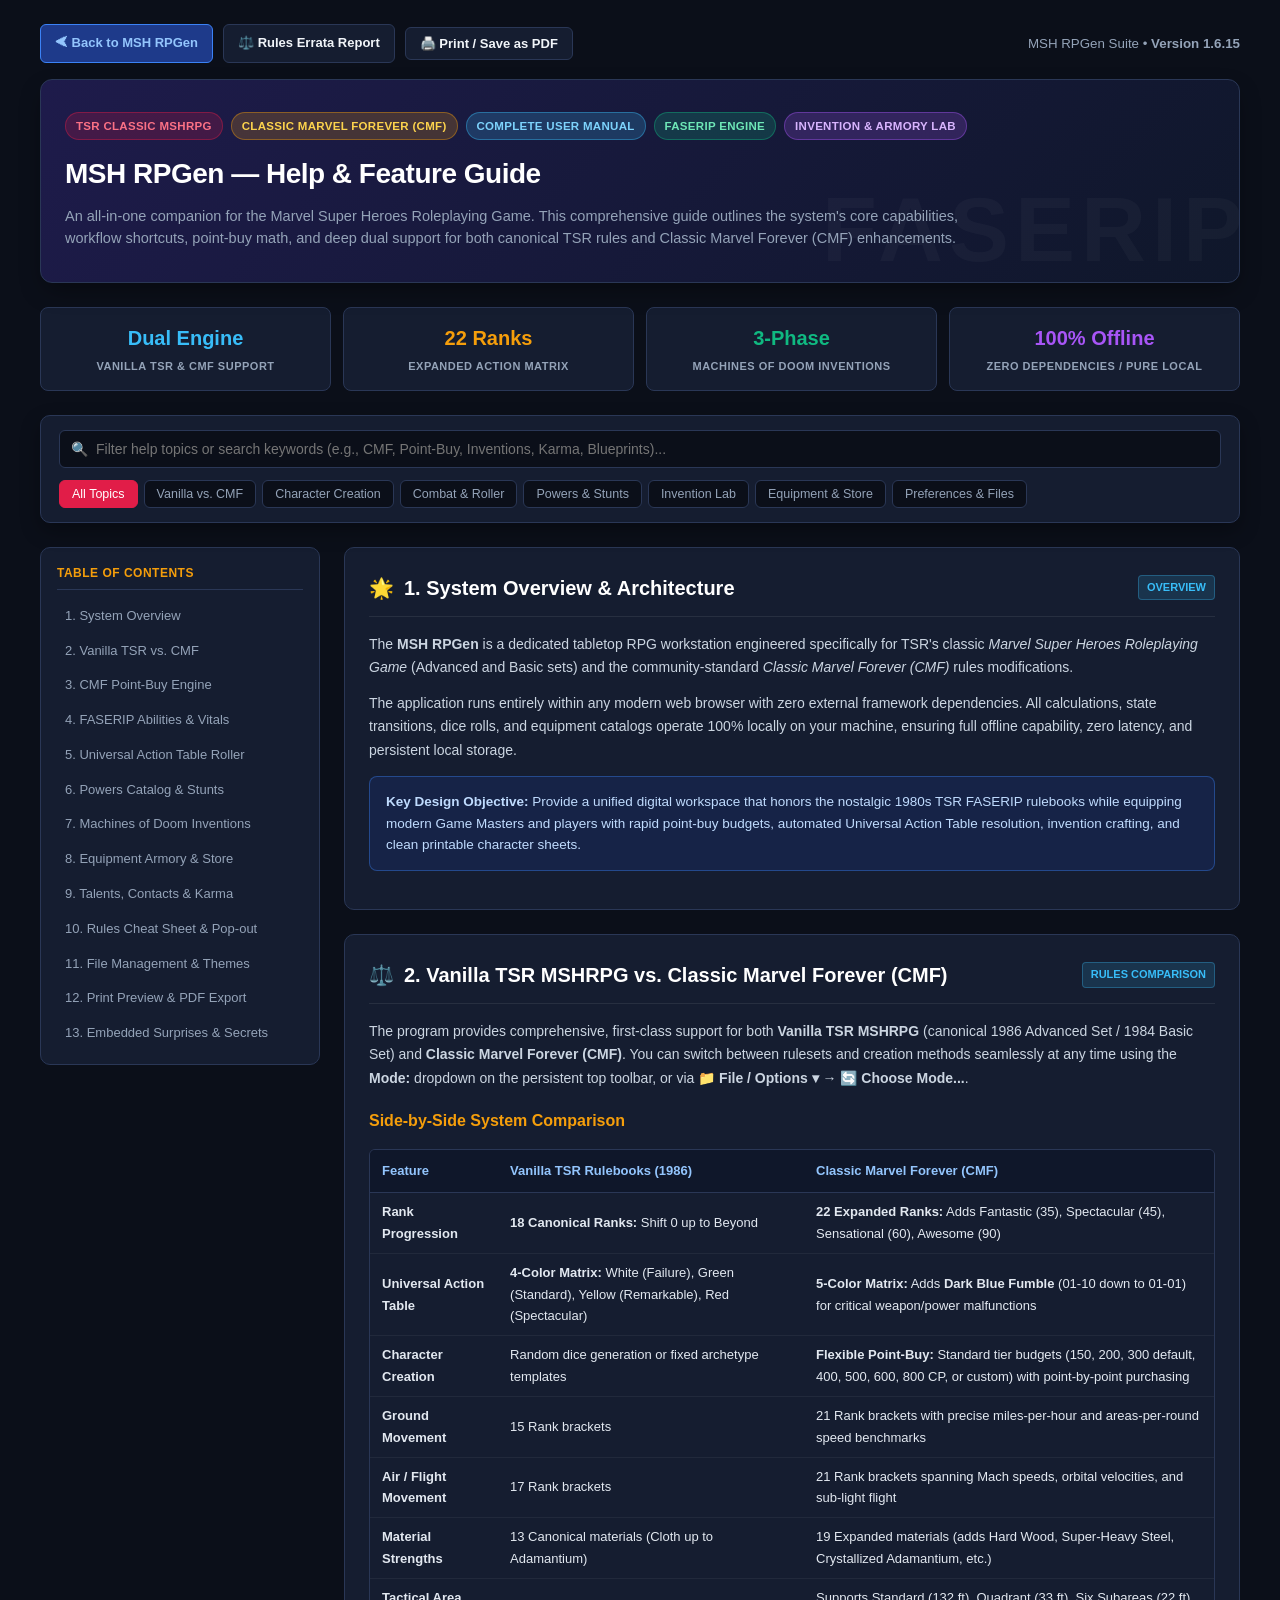
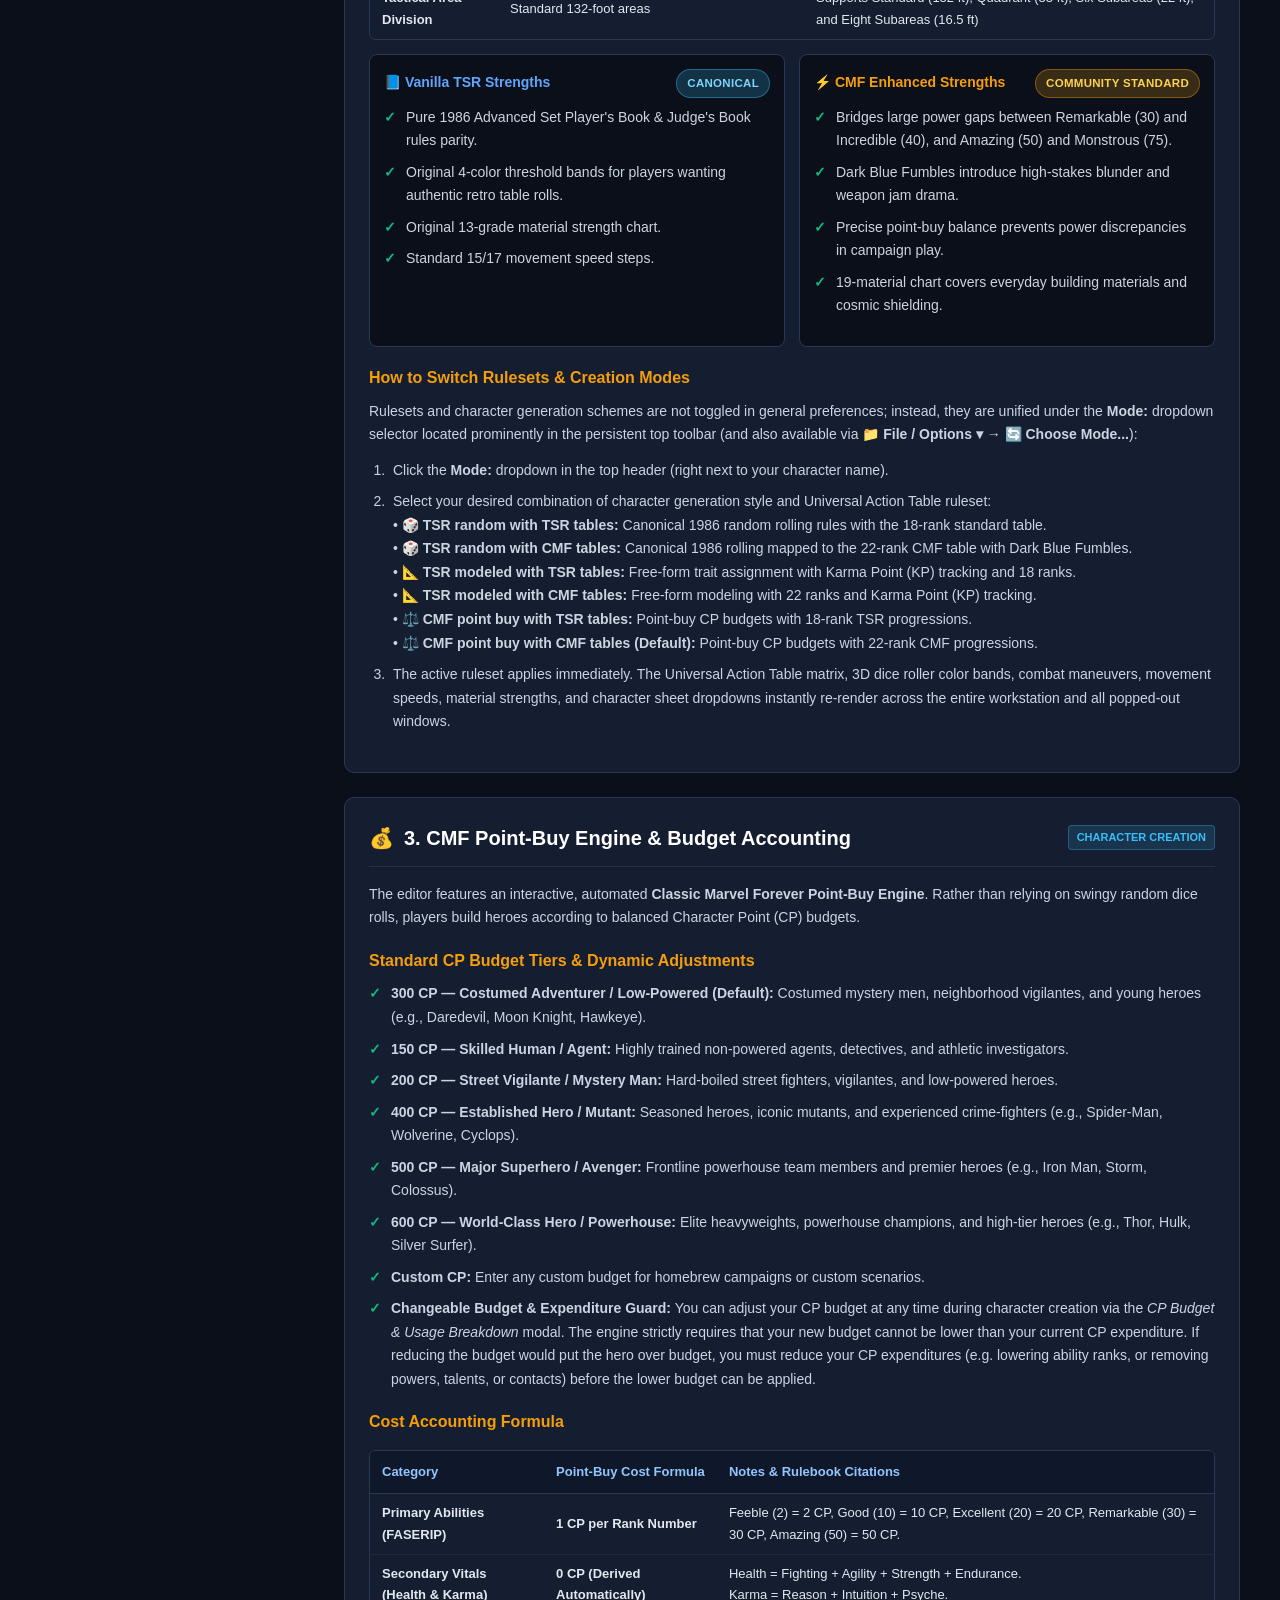
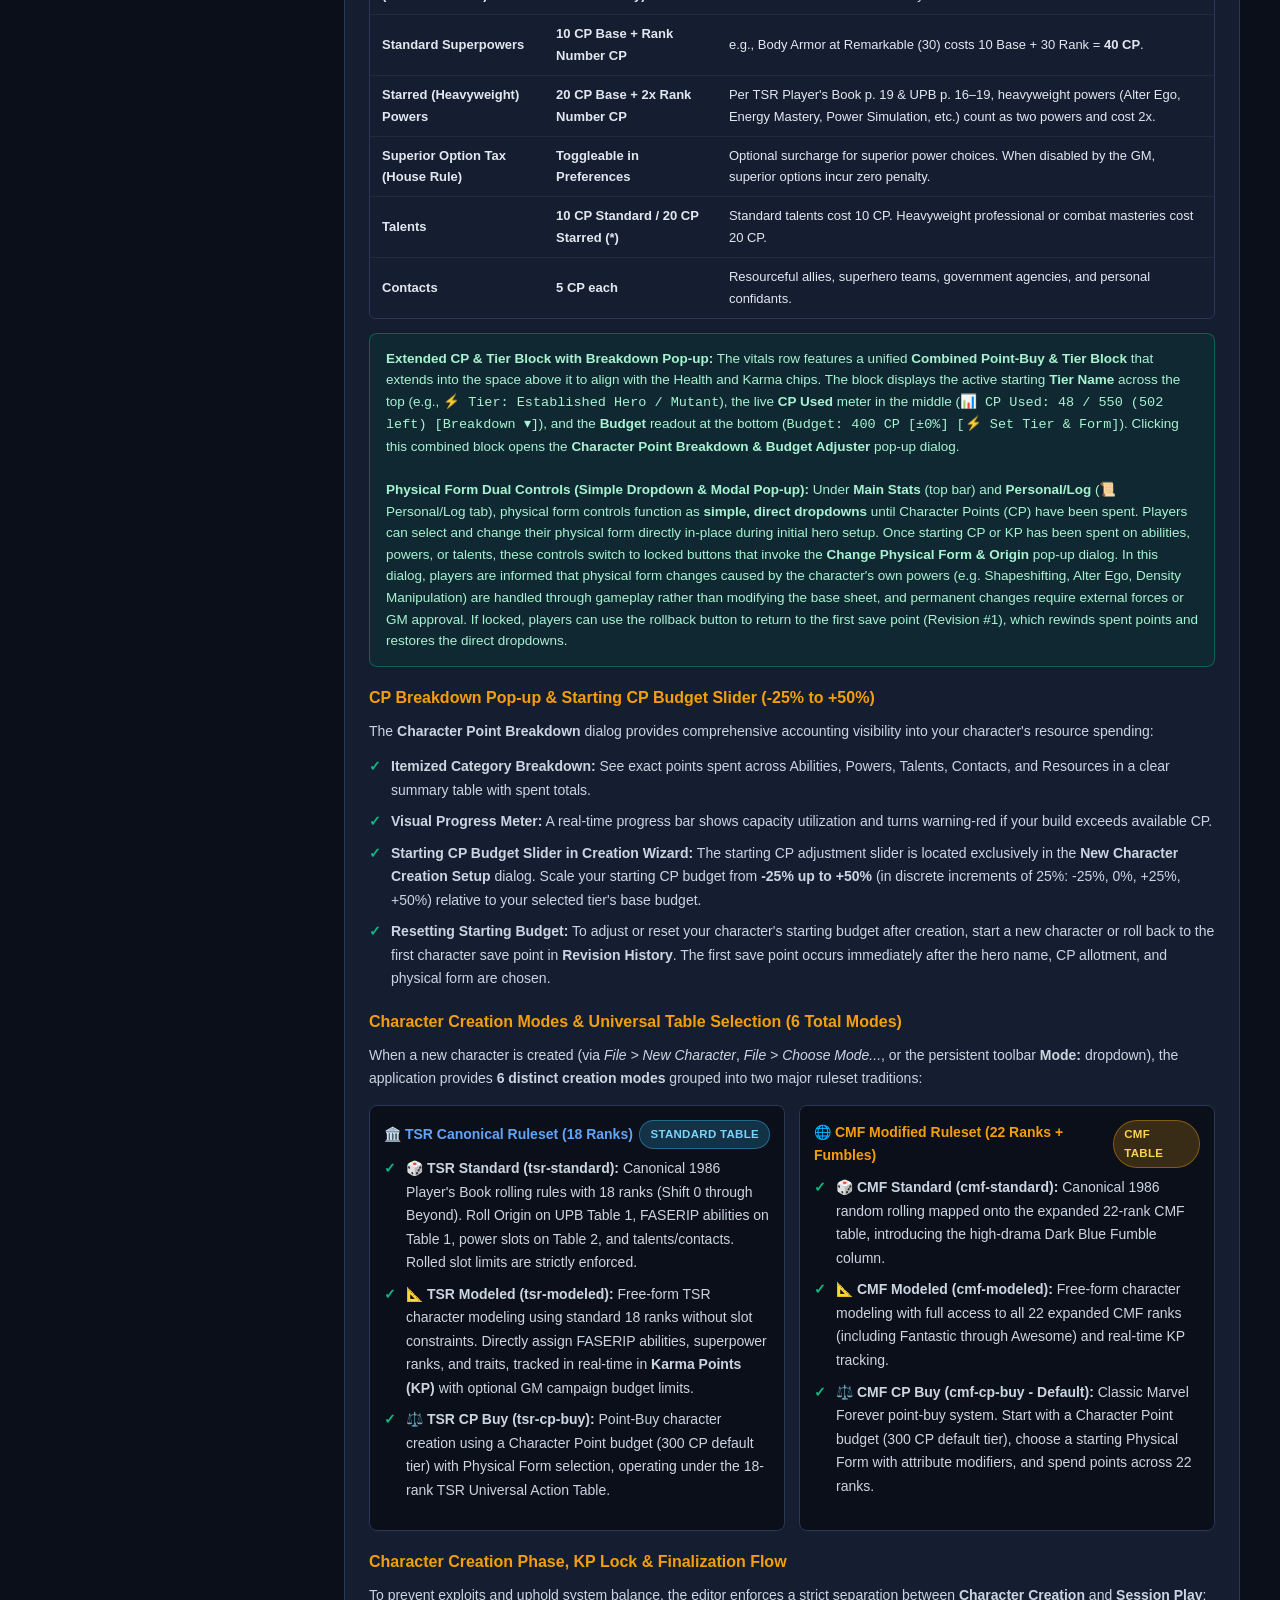
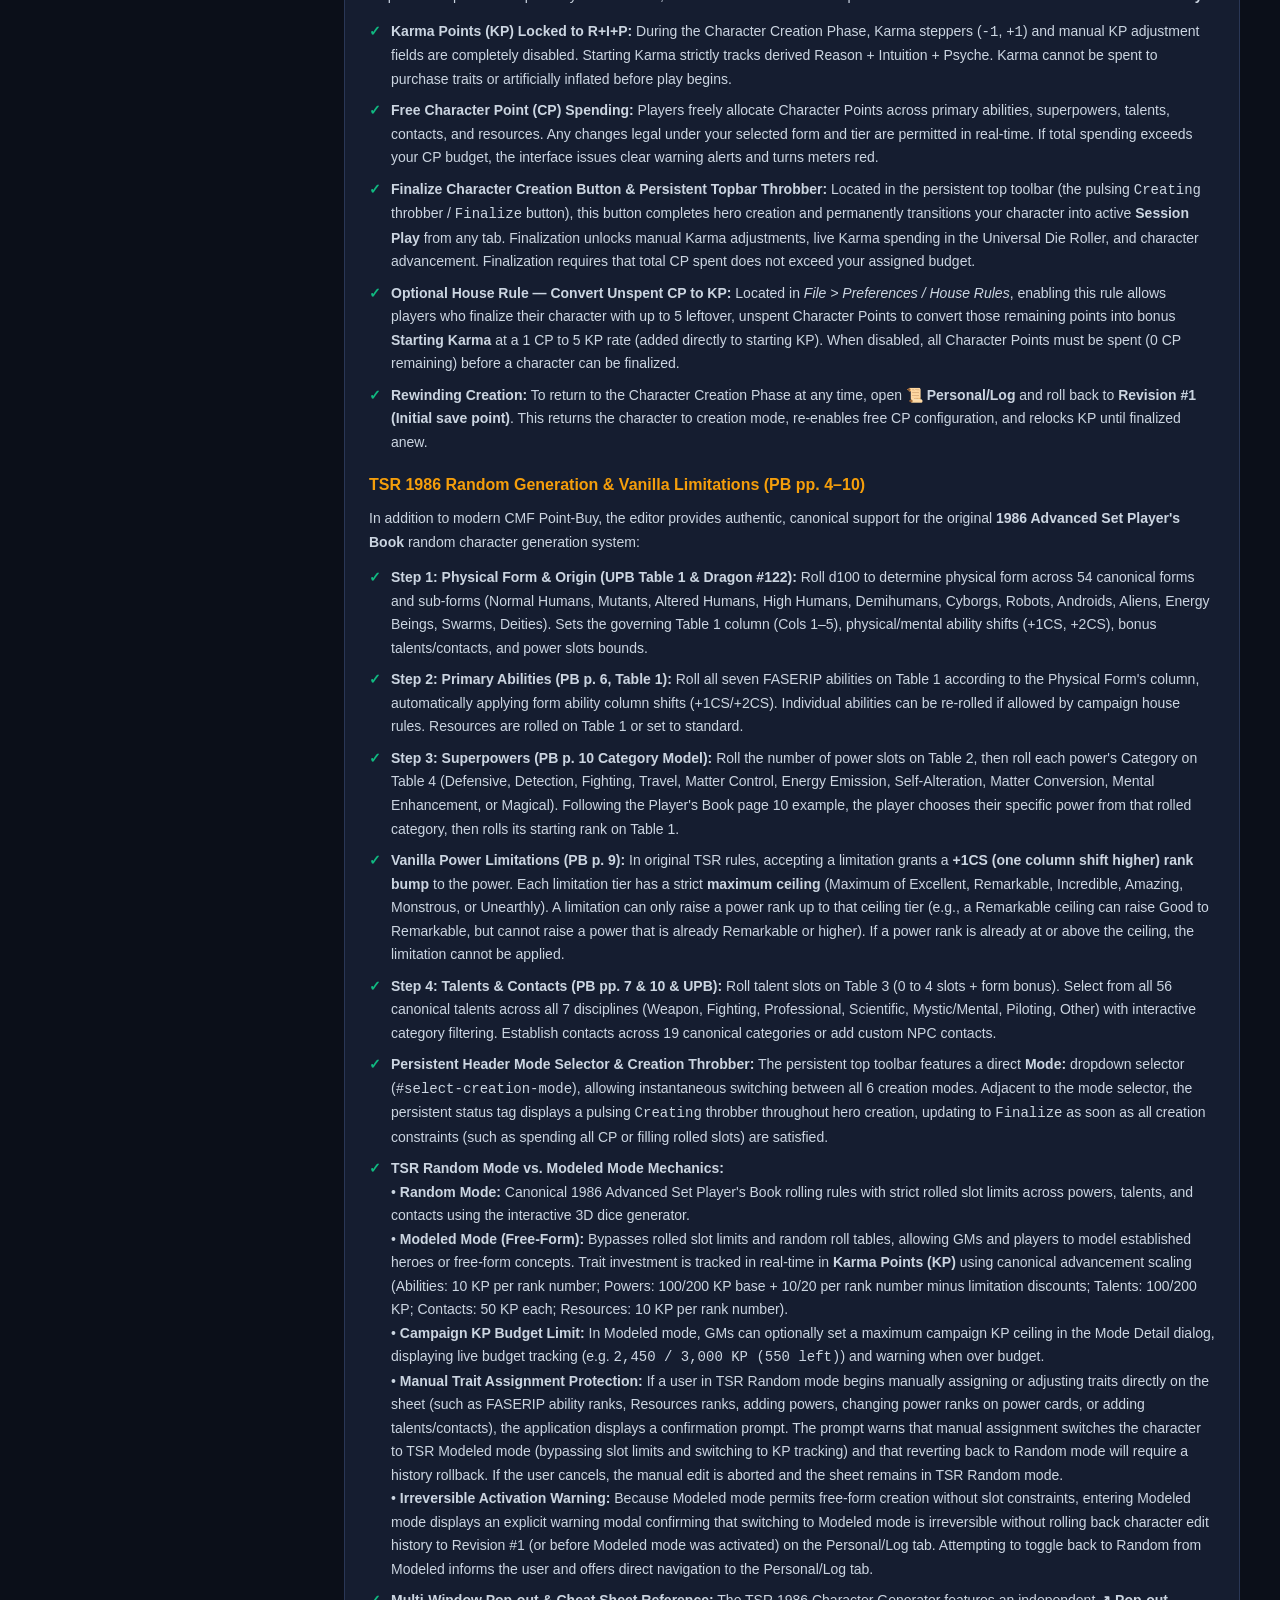
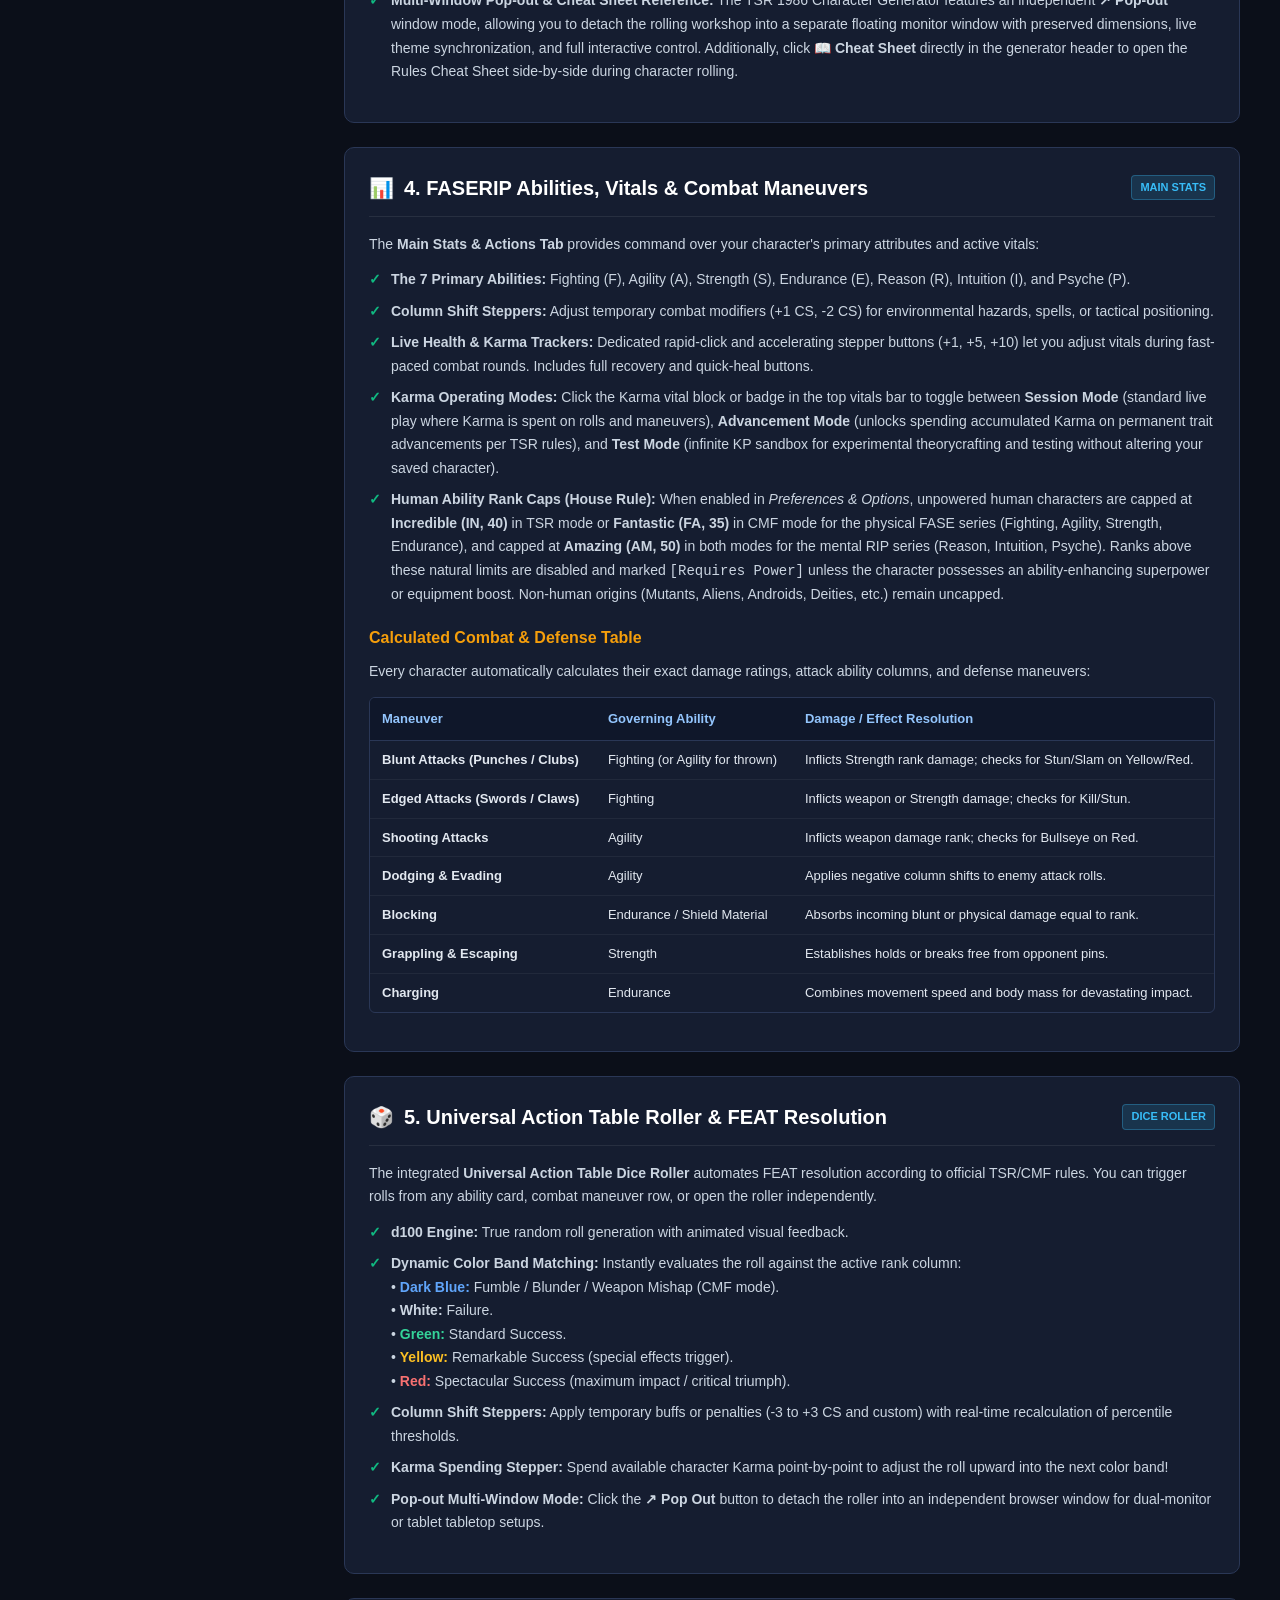
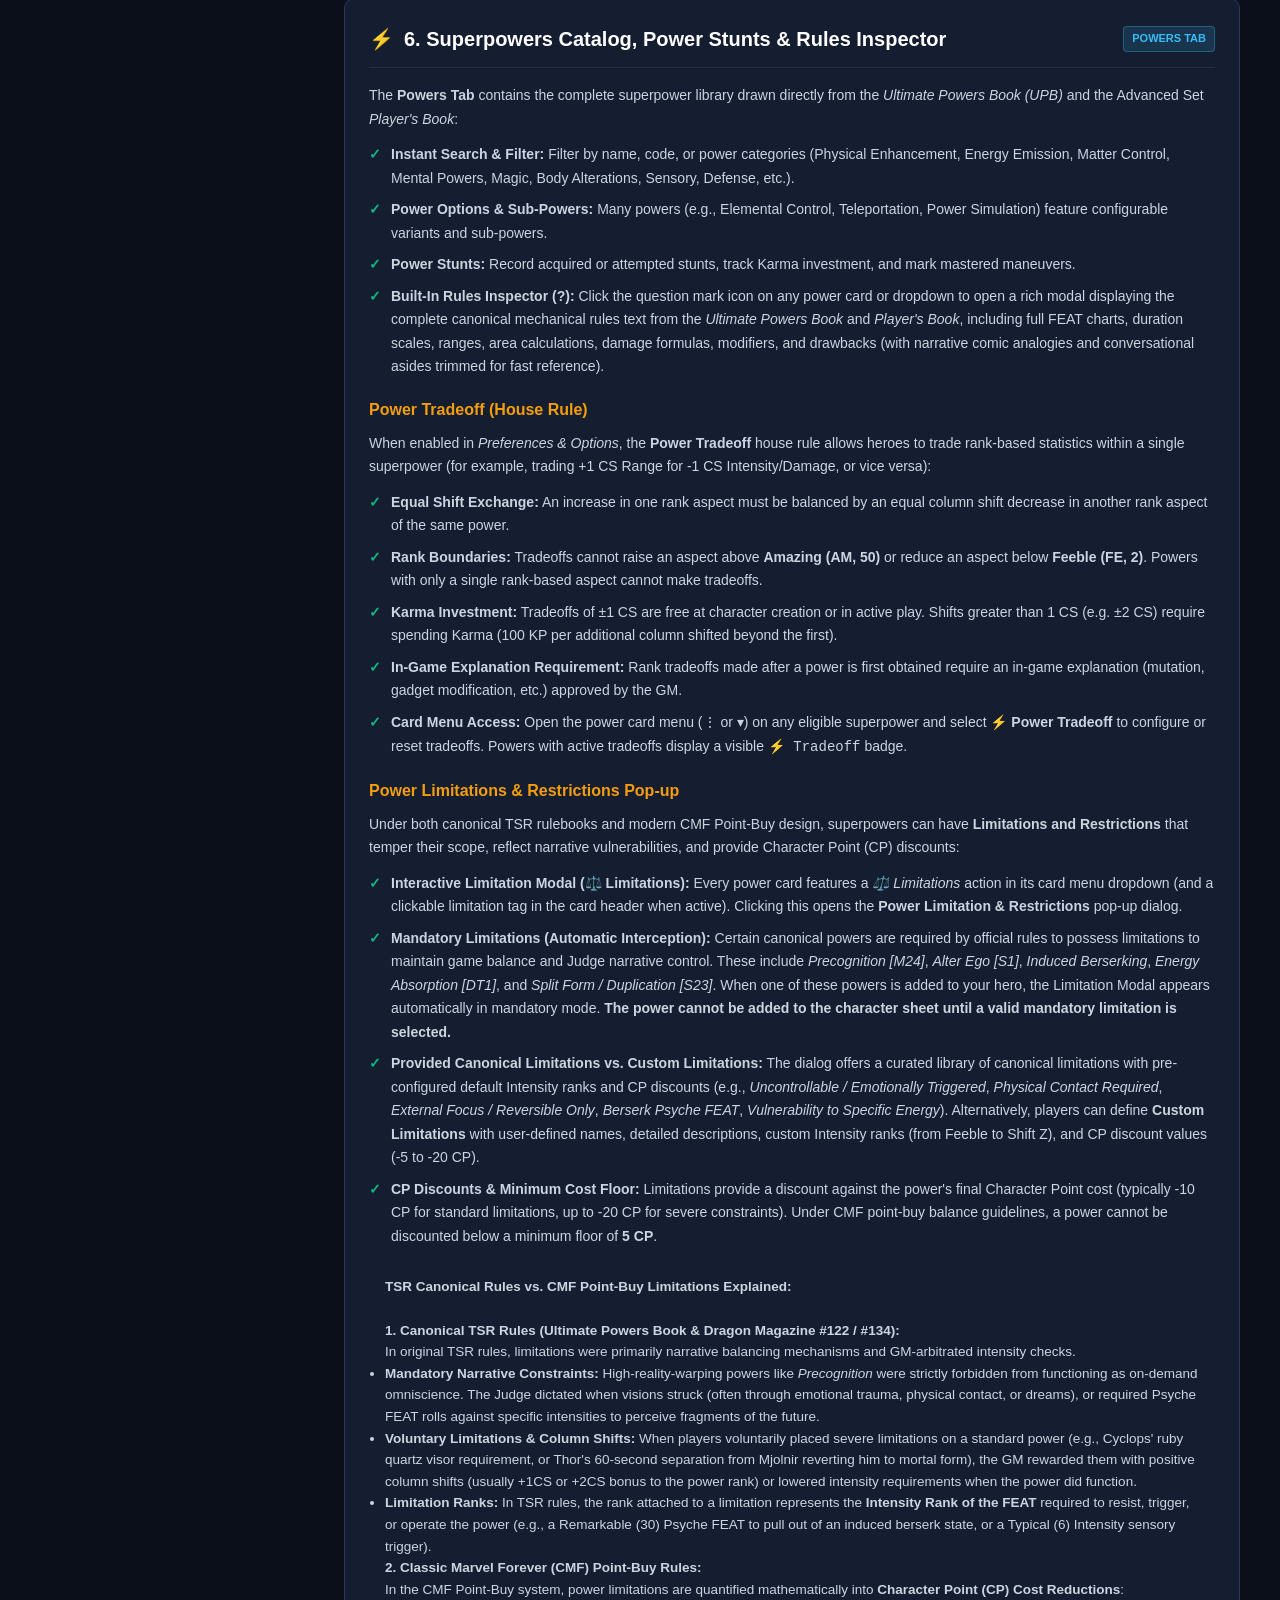
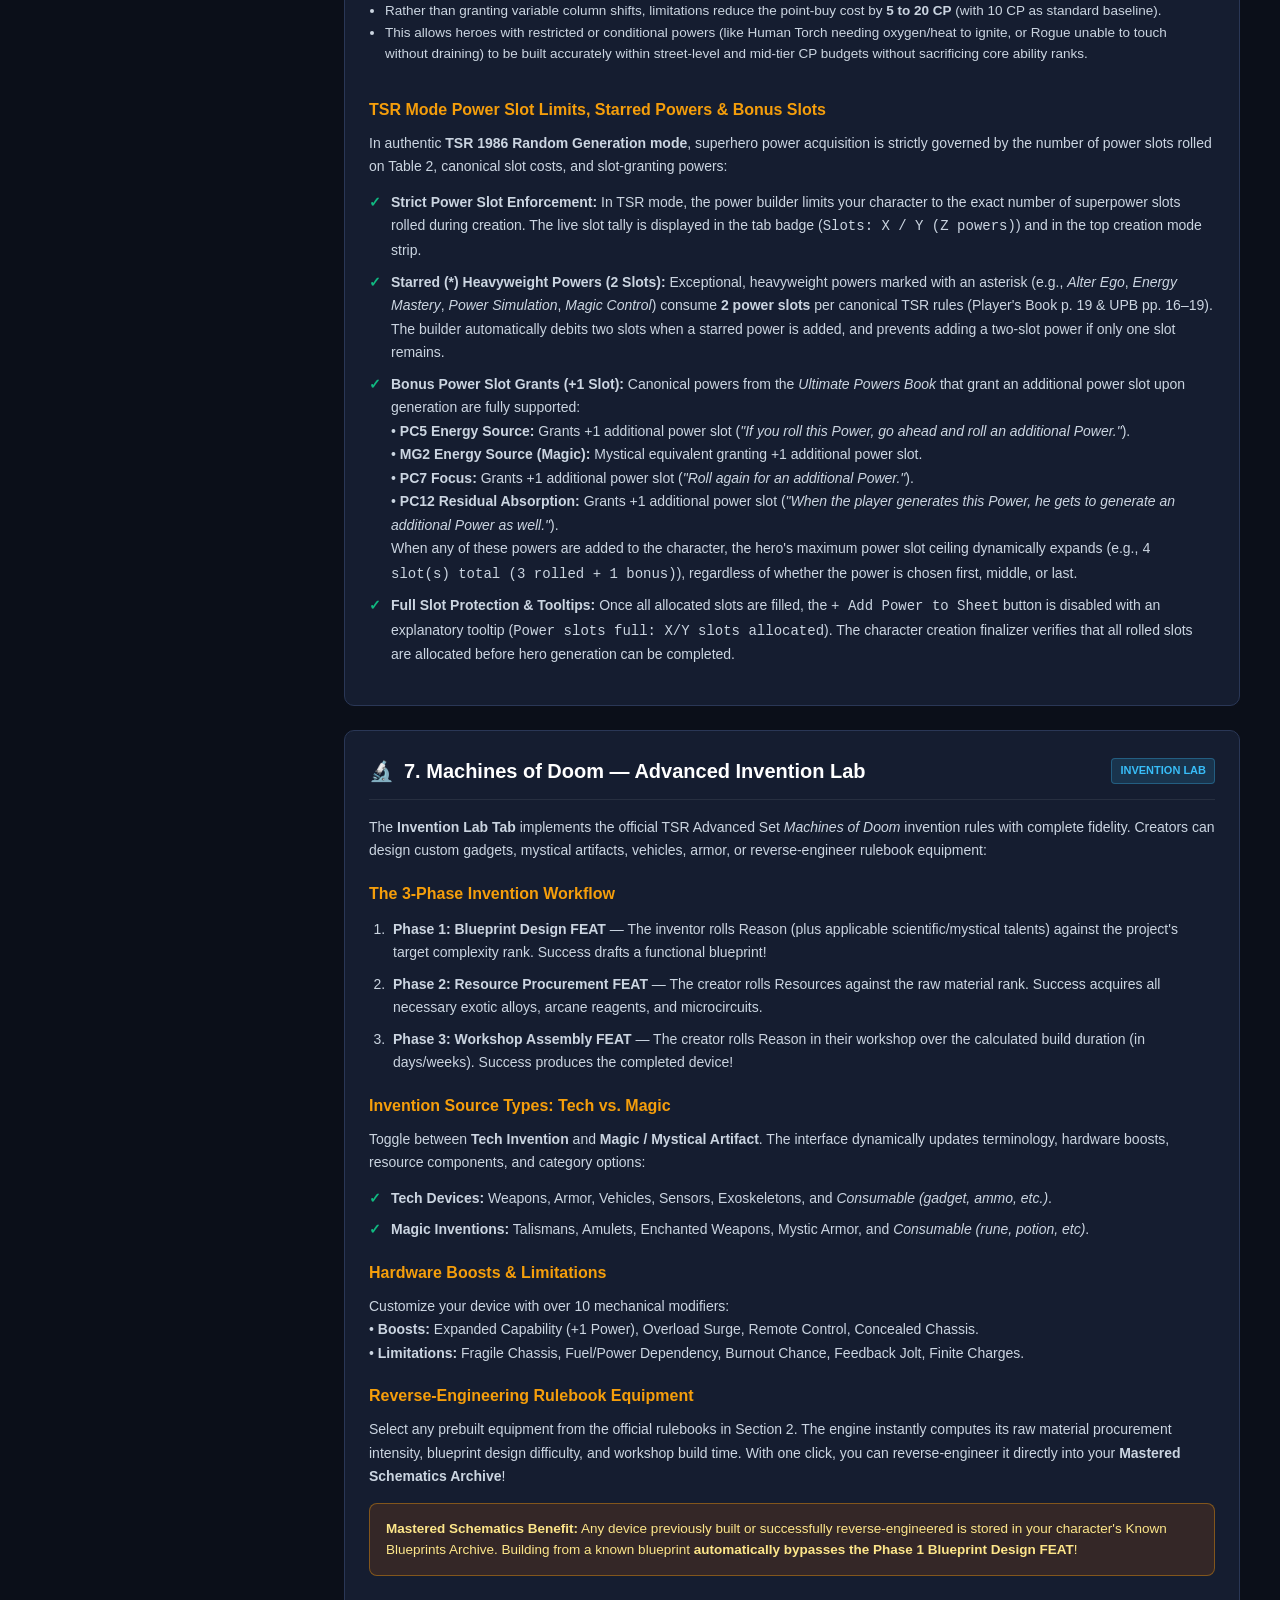
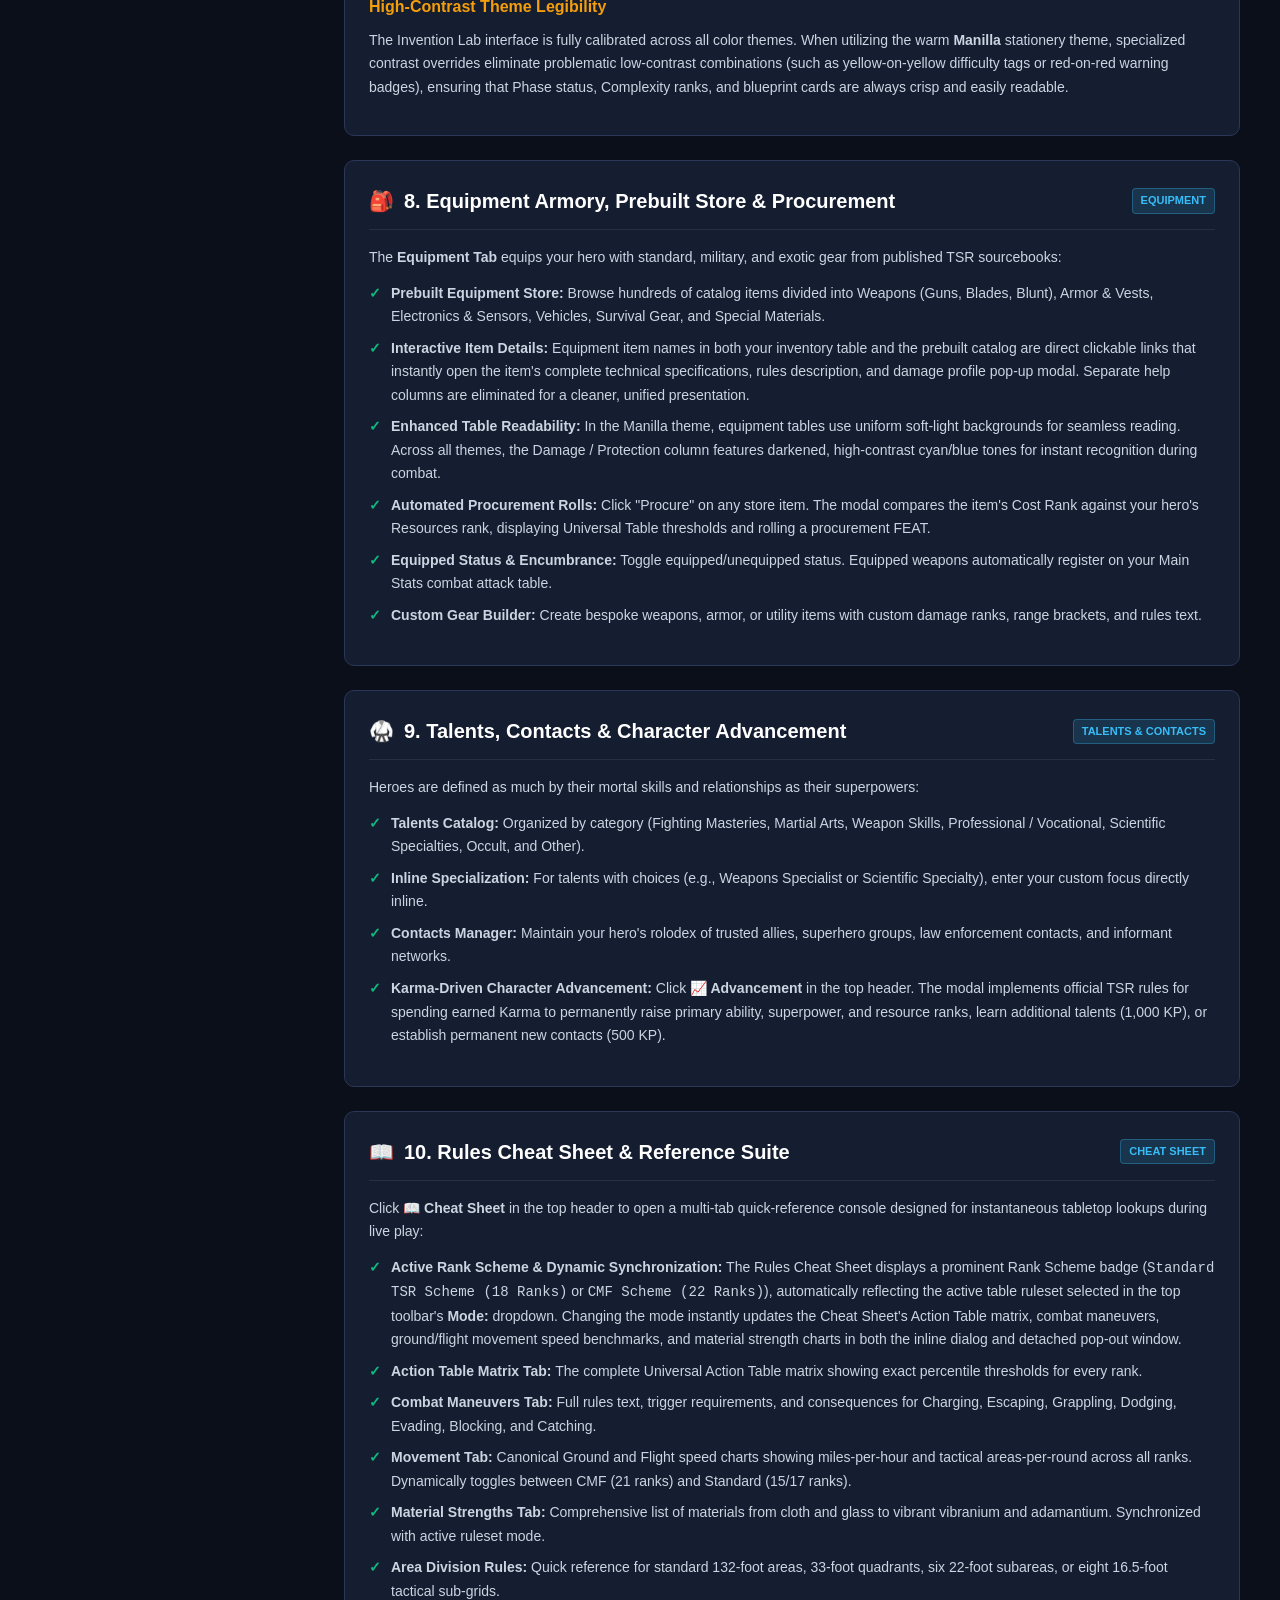
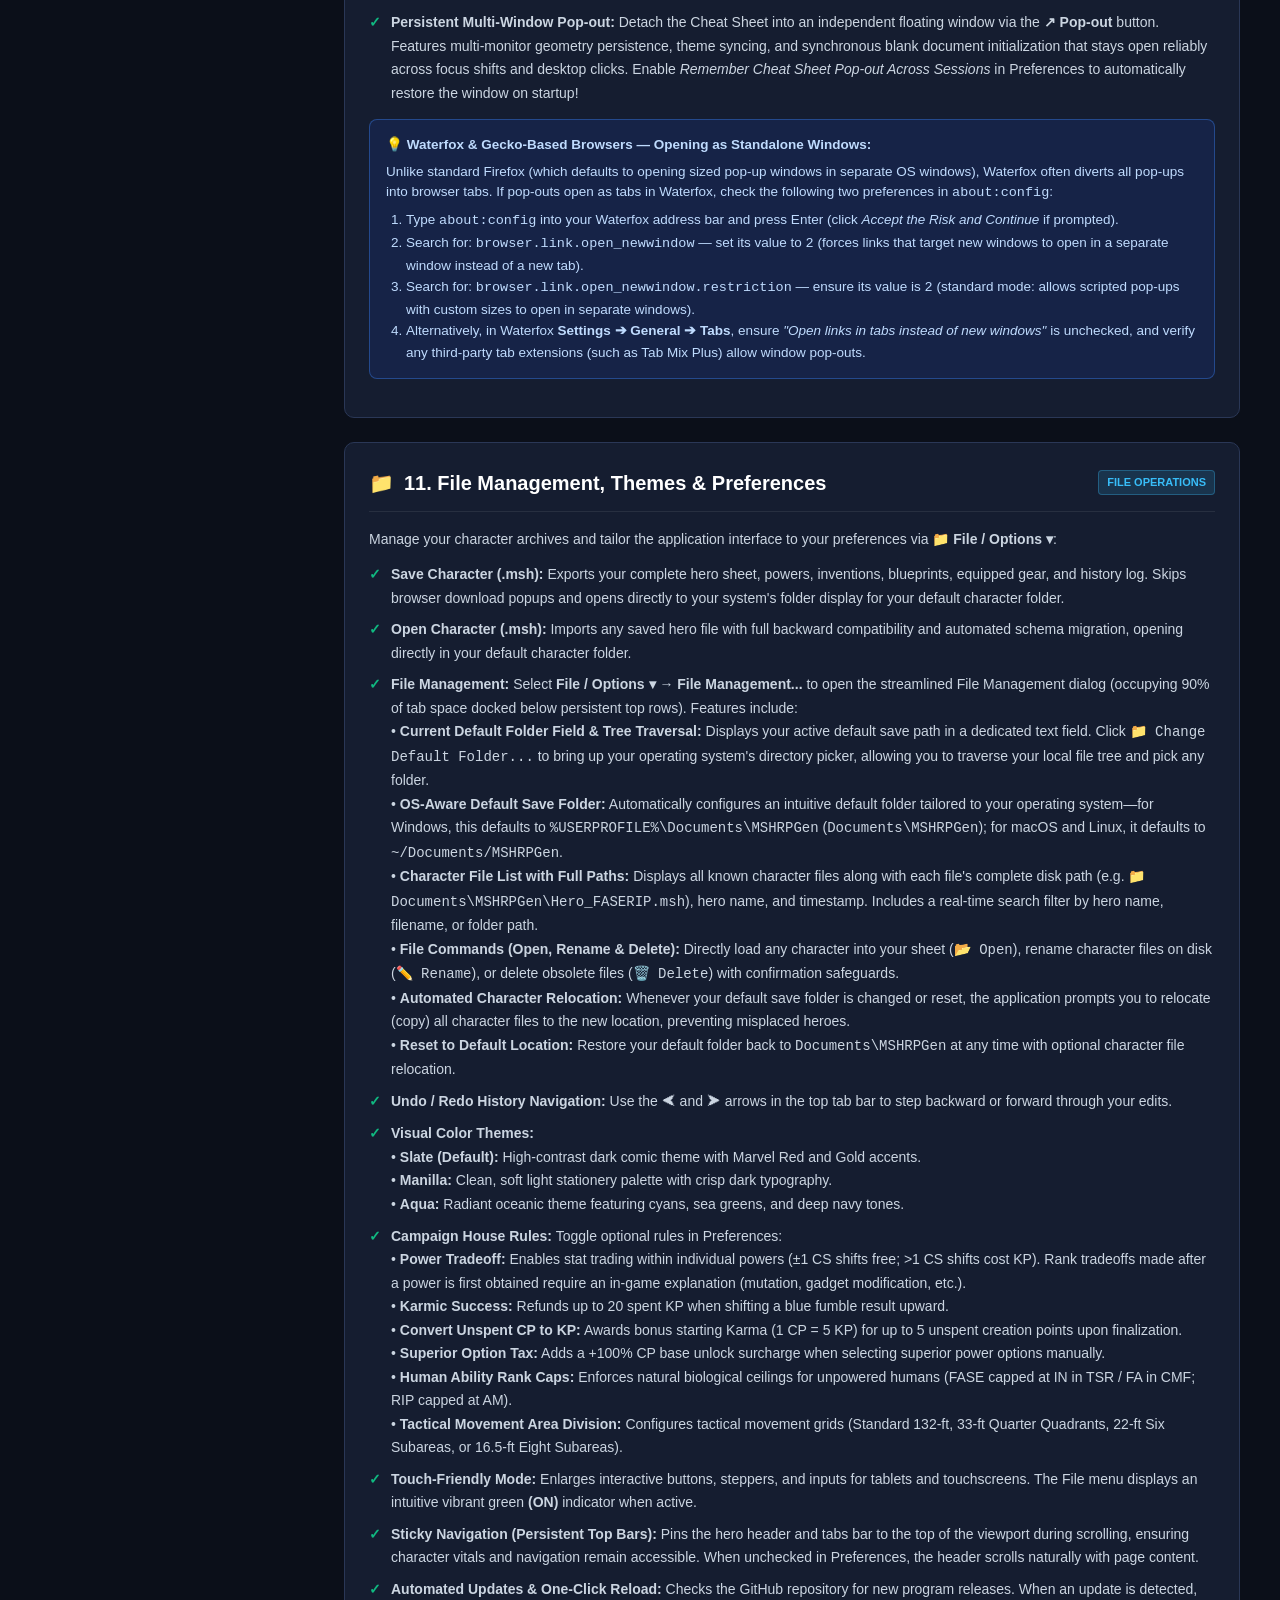
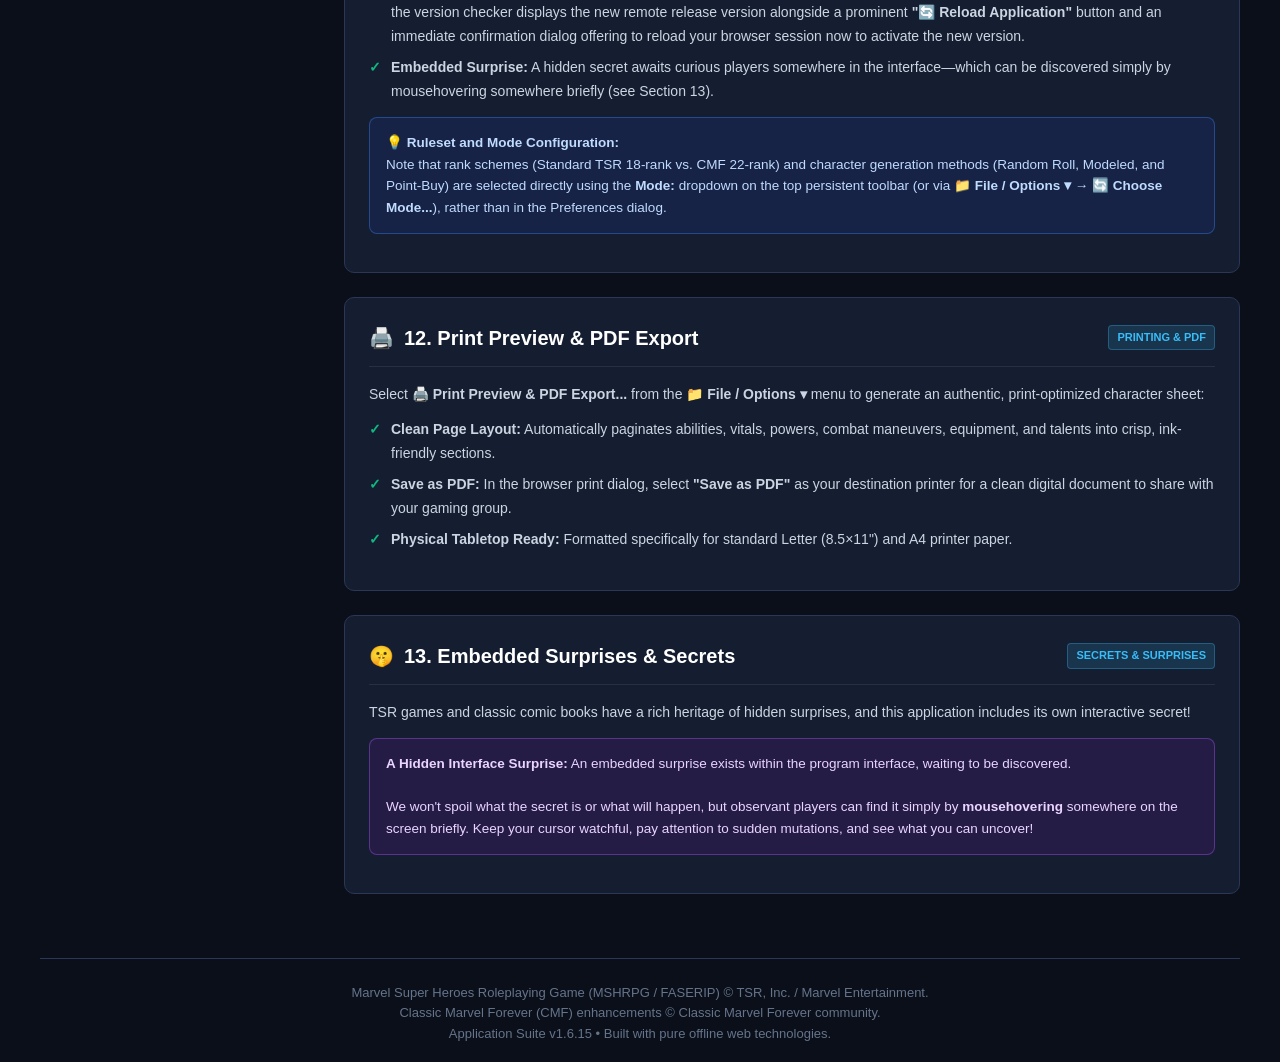
==== commit d9d191da: "v1.6.15: Fix File Management dialog overlay docking below persistent top rows" ====
--- a/help.html
+++ b/help.html
@@ -539,7 +539,7 @@
         <button type="button" class="nav-btn" onclick="window.print()">🖨️ Print / Save as PDF</button>
       </div>
       <div style="font-size: 10pt; color: var(--text-muted);">
-        MSH RPGen Suite • <strong>Version 1.6.14</strong>
+        MSH RPGen Suite • <strong>Version 1.6.15</strong>
       </div>
     </div>
 
@@ -1213,7 +1213,7 @@
             <ul class="feature-list">
               <li><strong>Save Character (.msh):</strong> Exports your complete hero sheet, powers, inventions, blueprints, equipped gear, and history log. Skips browser download popups and opens directly to your system's folder display for your default character folder.</li>
               <li><strong>Open Character (.msh):</strong> Imports any saved hero file with full backward compatibility and automated schema migration, opening directly in your default character folder.</li>
-              <li><strong>File Management:</strong> Select <strong>File / Options ▾ &rarr; File Management...</strong> to open the streamlined File Management dialog (occupying 90% of your tab/window size). Features include:
+              <li><strong>File Management:</strong> Select <strong>File / Options ▾ &rarr; File Management...</strong> to open the streamlined File Management dialog (occupying 90% of tab space docked below persistent top rows). Features include:
                 <br>&bull; <strong>Current Default Folder Field &amp; Tree Traversal:</strong> Displays your active default save path in a dedicated text field. Click <code>📁 Change Default Folder...</code> to bring up your operating system's directory picker, allowing you to traverse your local file tree and pick any folder.
                 <br>&bull; <strong>OS-Aware Default Save Folder:</strong> Automatically configures an intuitive default folder tailored to your operating system—for Windows, this defaults to <code>%USERPROFILE%\Documents\MSHRPGen</code> (<code>Documents\MSHRPGen</code>); for macOS and Linux, it defaults to <code>~/Documents/MSHRPGen</code>.
                 <br>&bull; <strong>Character File List with Full Paths:</strong> Displays all known character files along with each file's complete disk path (e.g. <code>📁 Documents\MSHRPGen\Hero_FASERIP.msh</code>), hero name, and timestamp. Includes a real-time search filter by hero name, filename, or folder path.
@@ -1292,7 +1292,7 @@
       <p>
         Marvel Super Heroes Roleplaying Game (MSHRPG / FASERIP) &copy; TSR, Inc. / Marvel Entertainment.<br>
         Classic Marvel Forever (CMF) enhancements &copy; Classic Marvel Forever community.<br>
-        Application Suite v1.6.14 &bull; Built with pure offline web technologies.
+        Application Suite v1.6.15 &bull; Built with pure offline web technologies.
       </p>
     </footer>
 
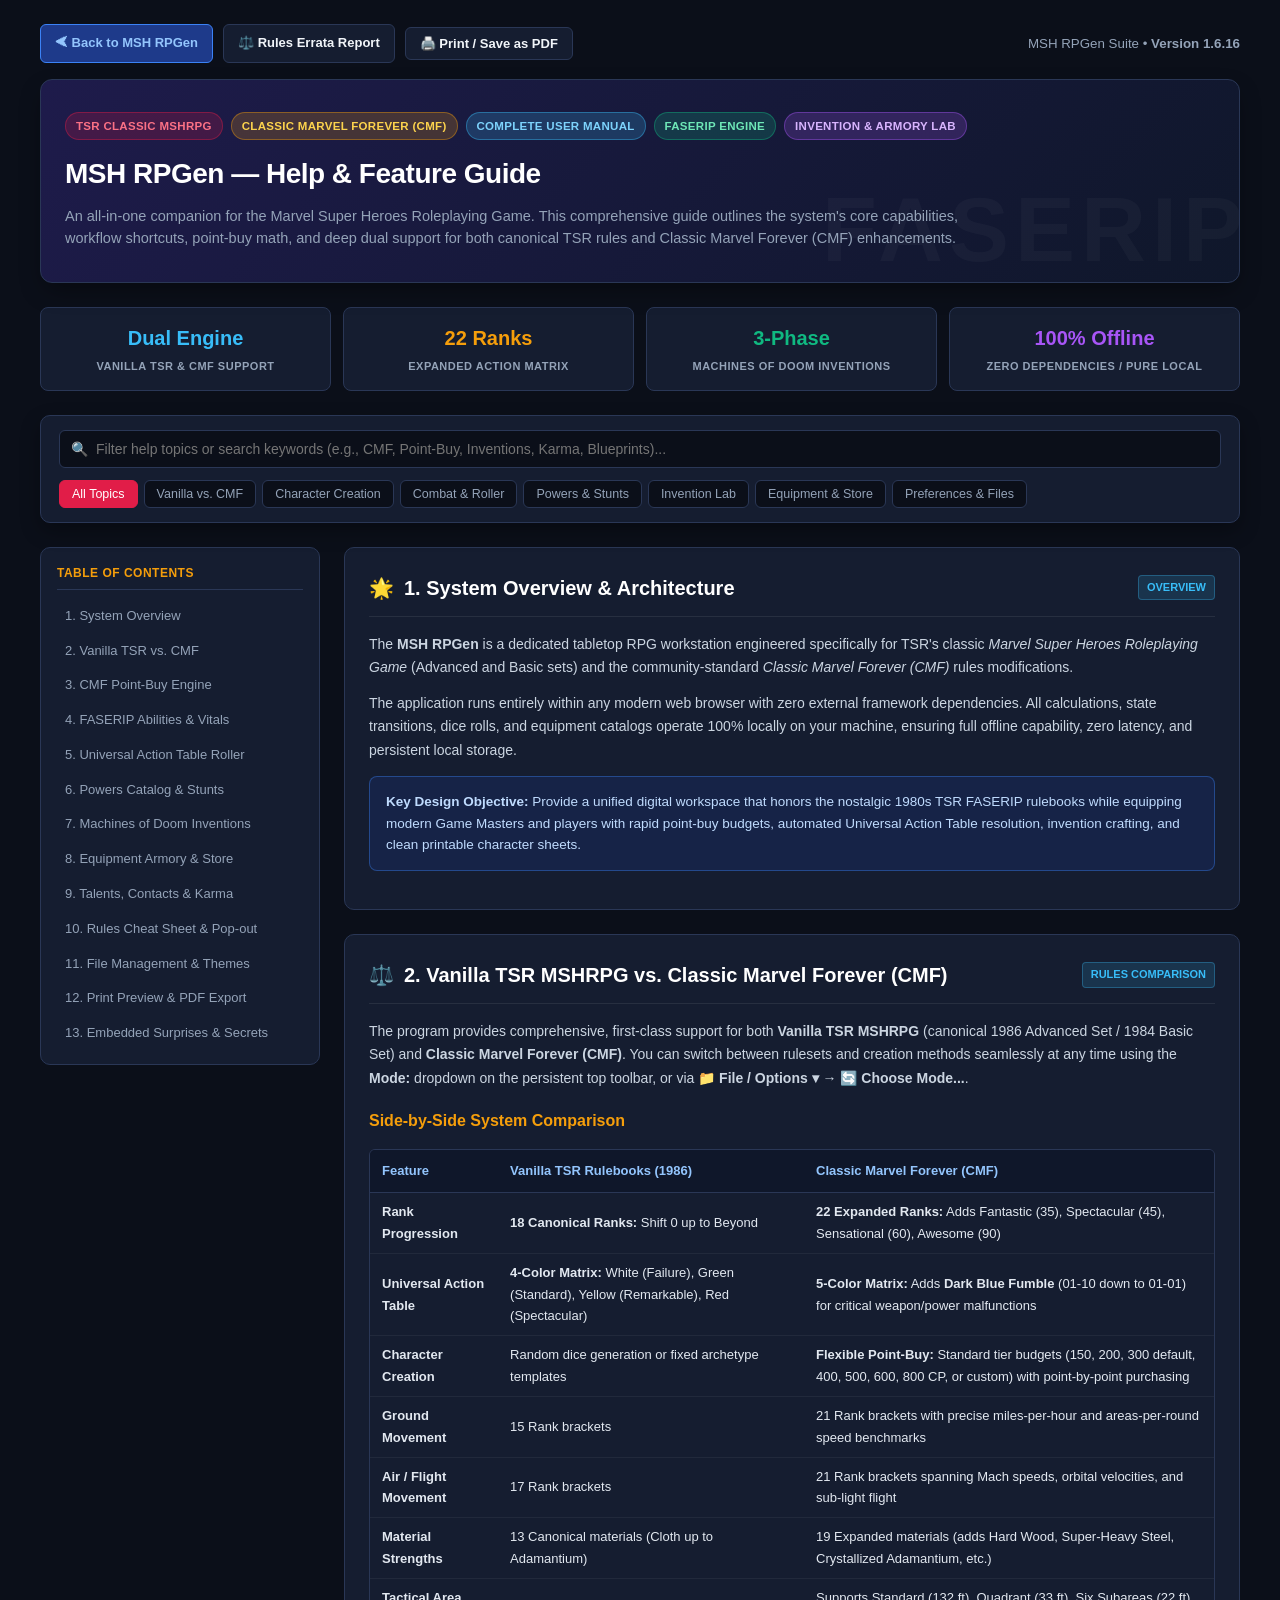
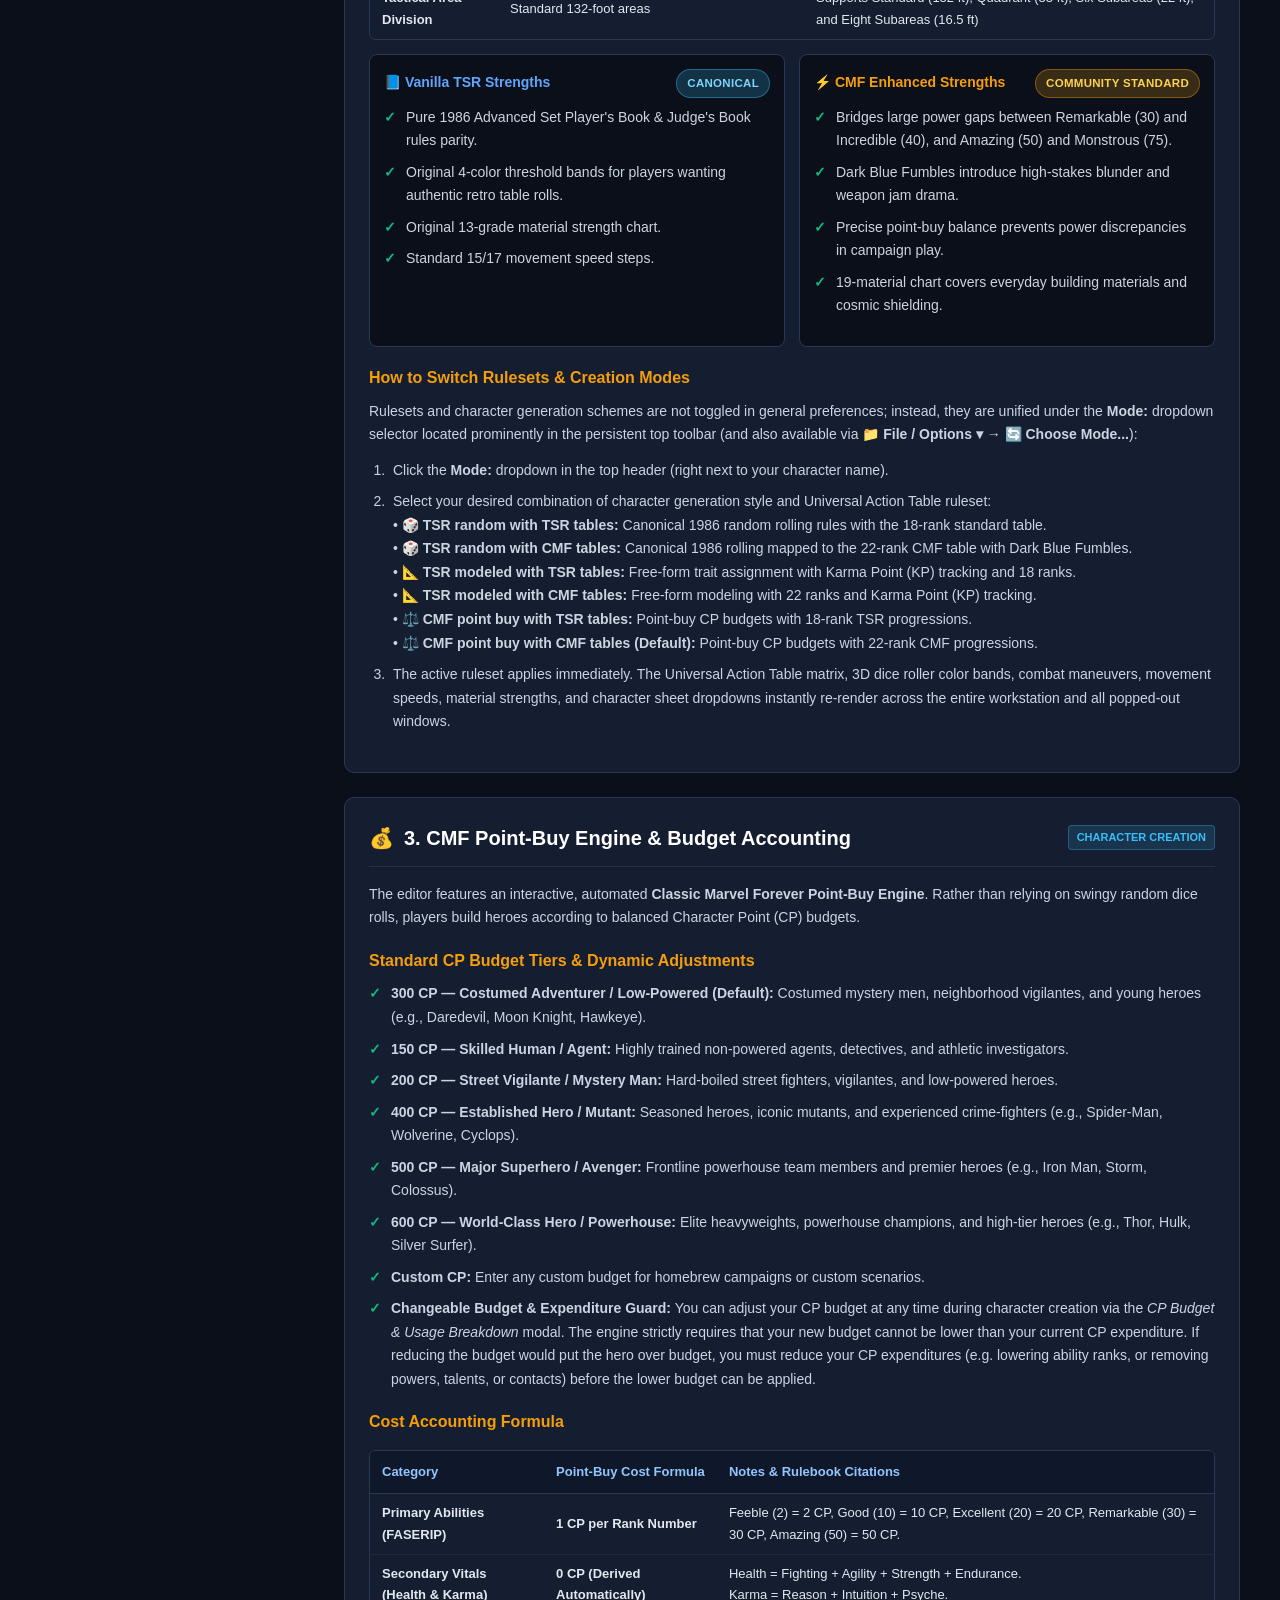
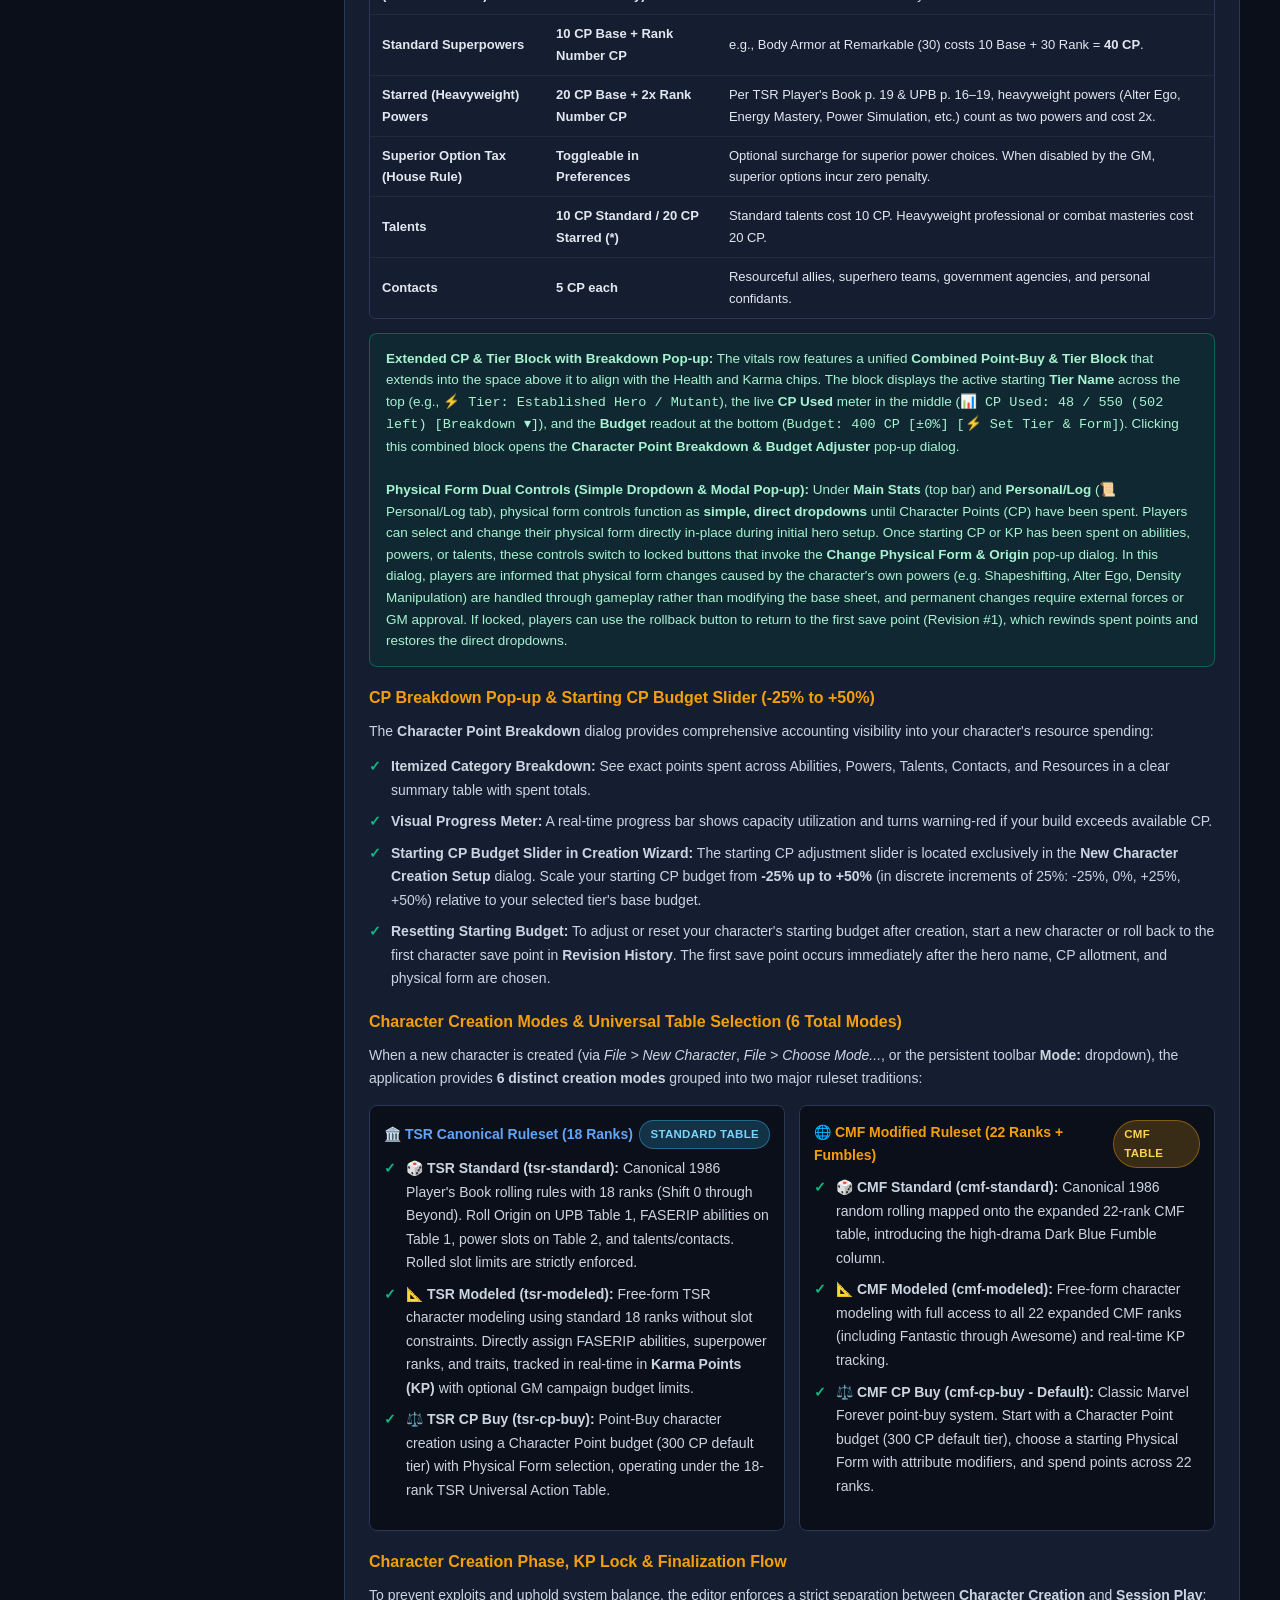
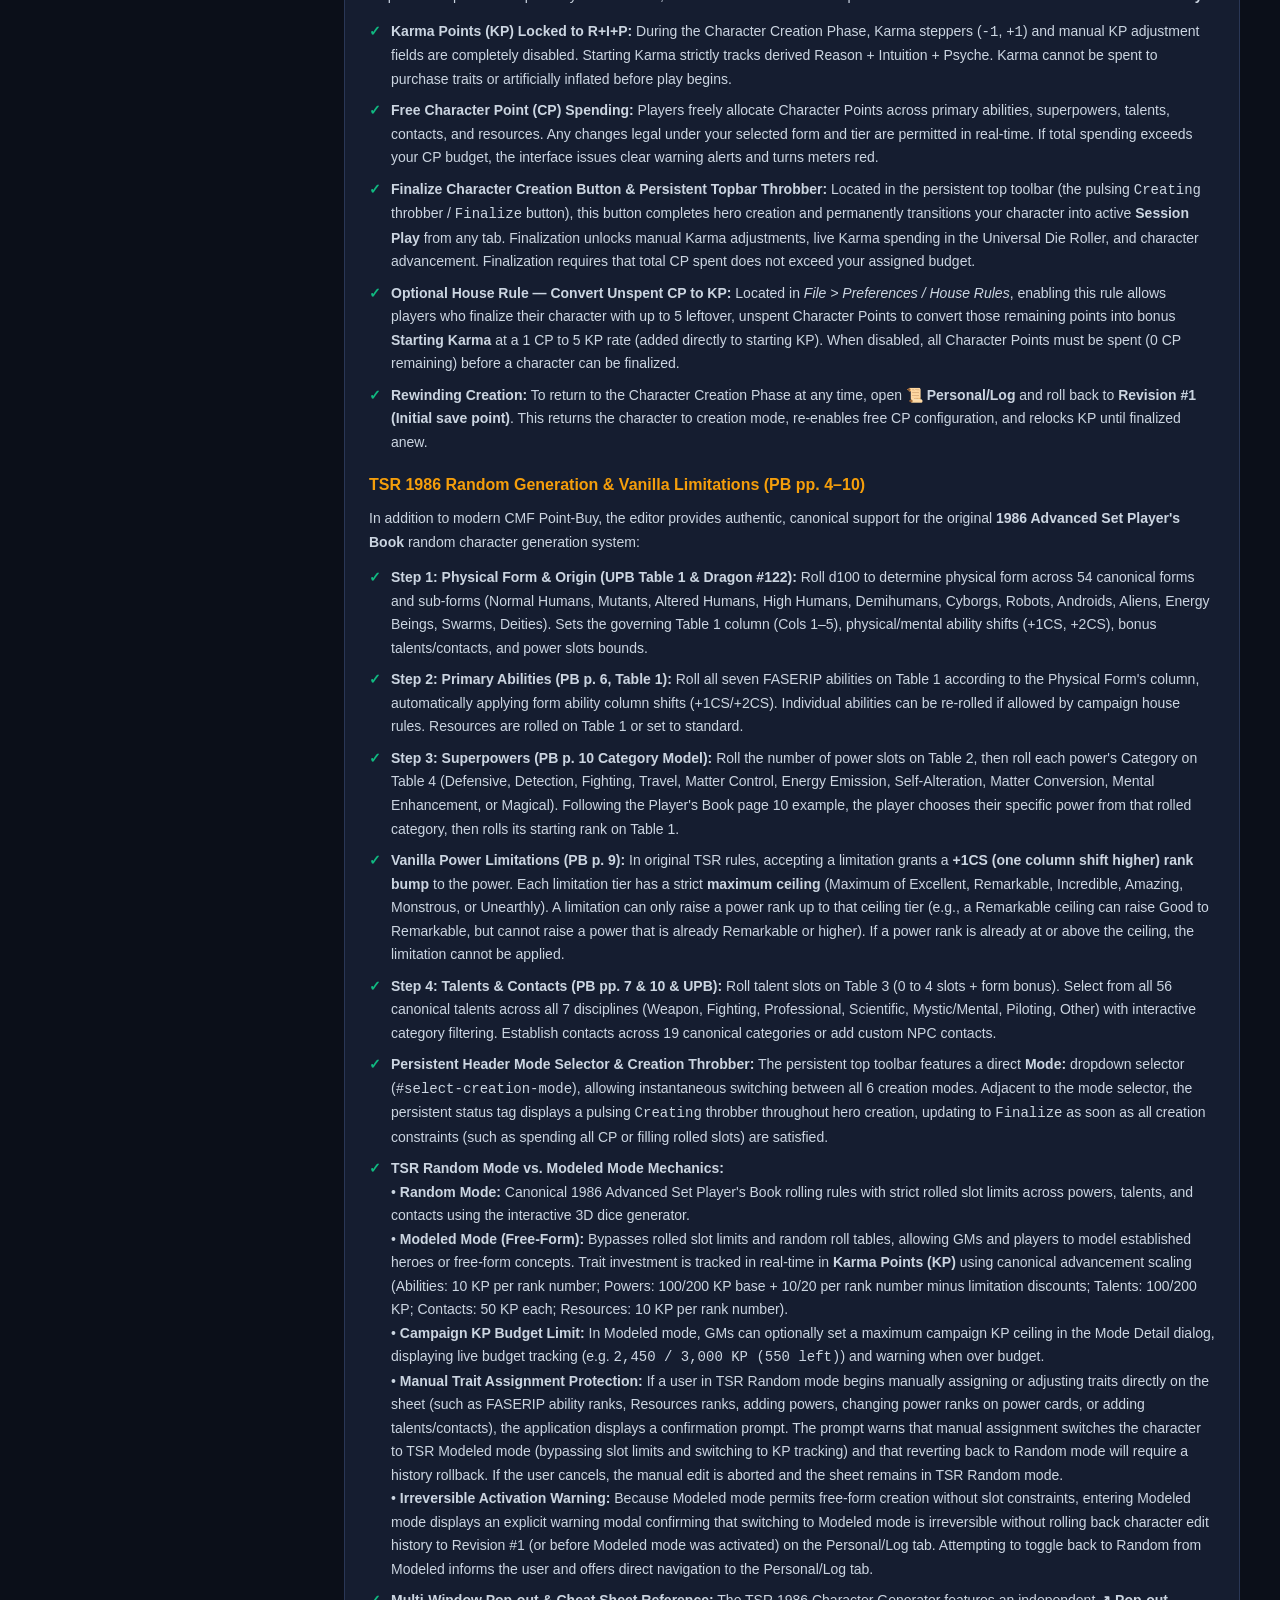
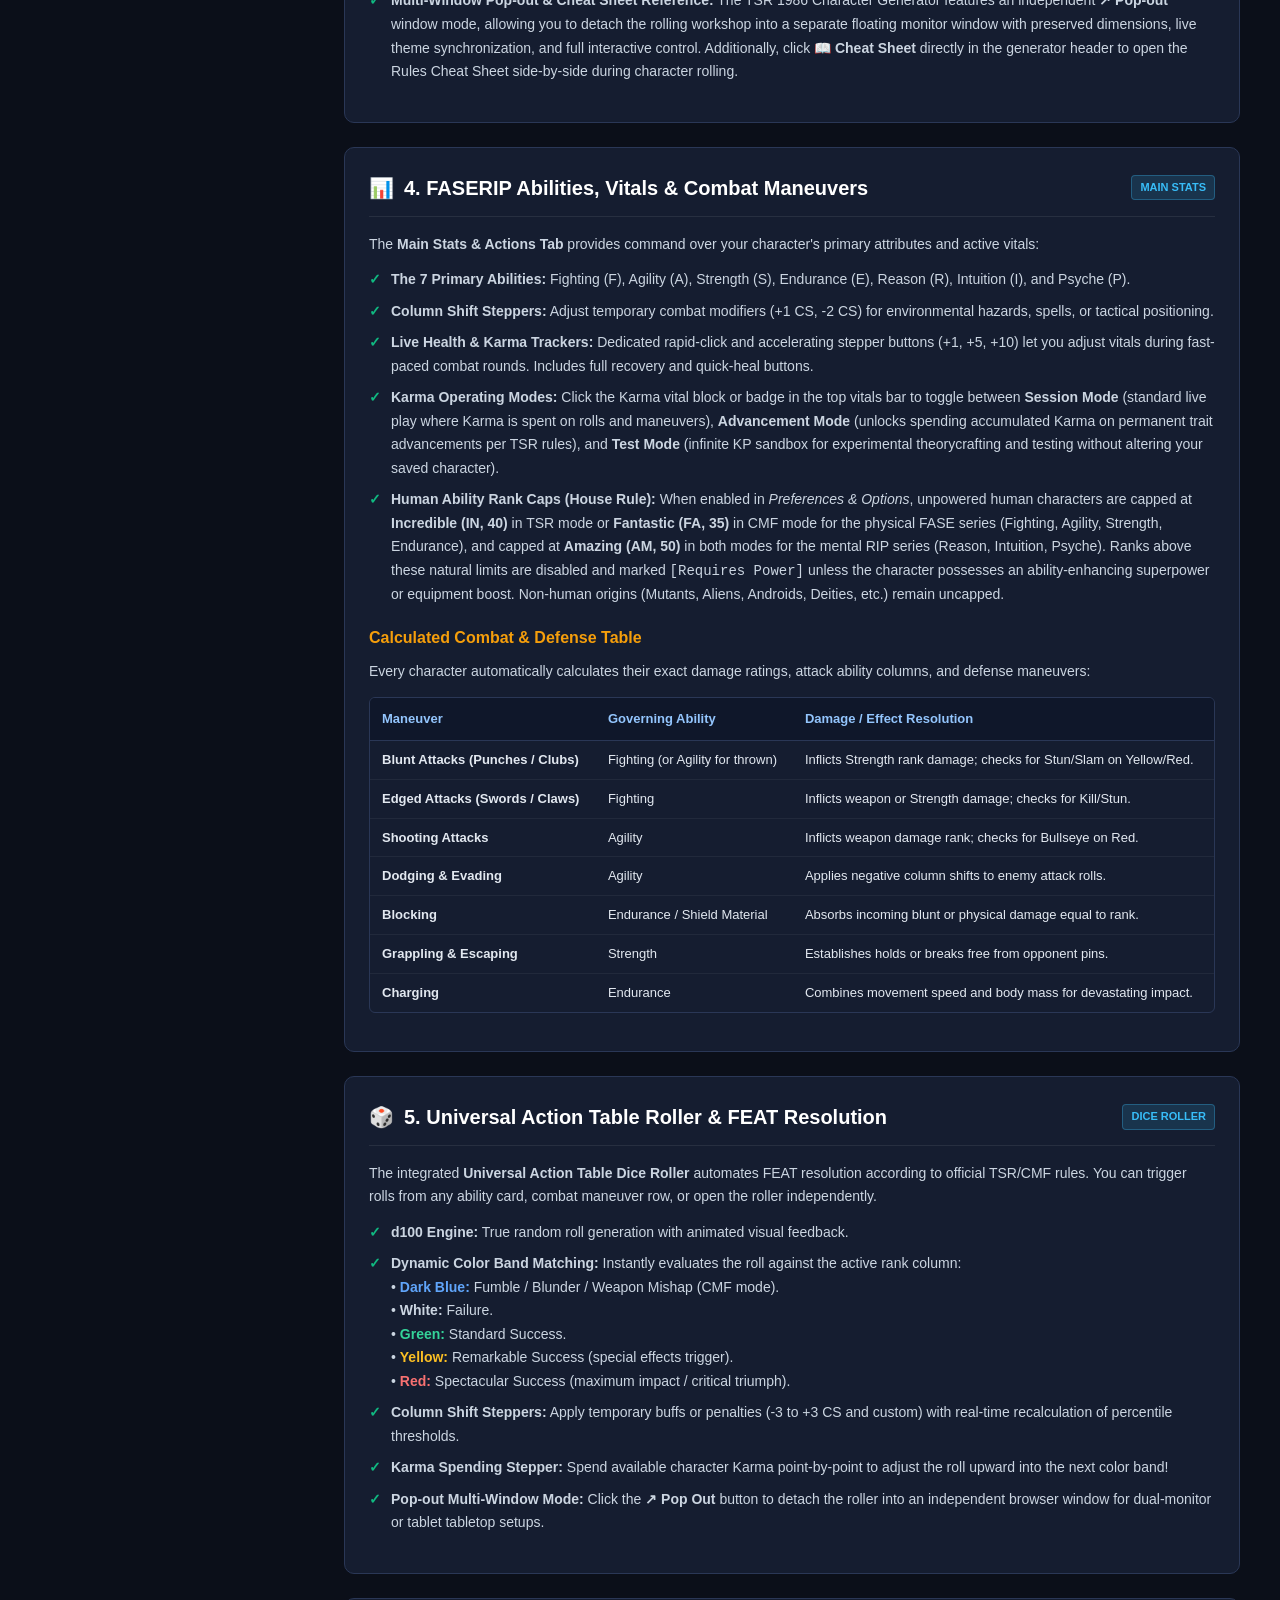
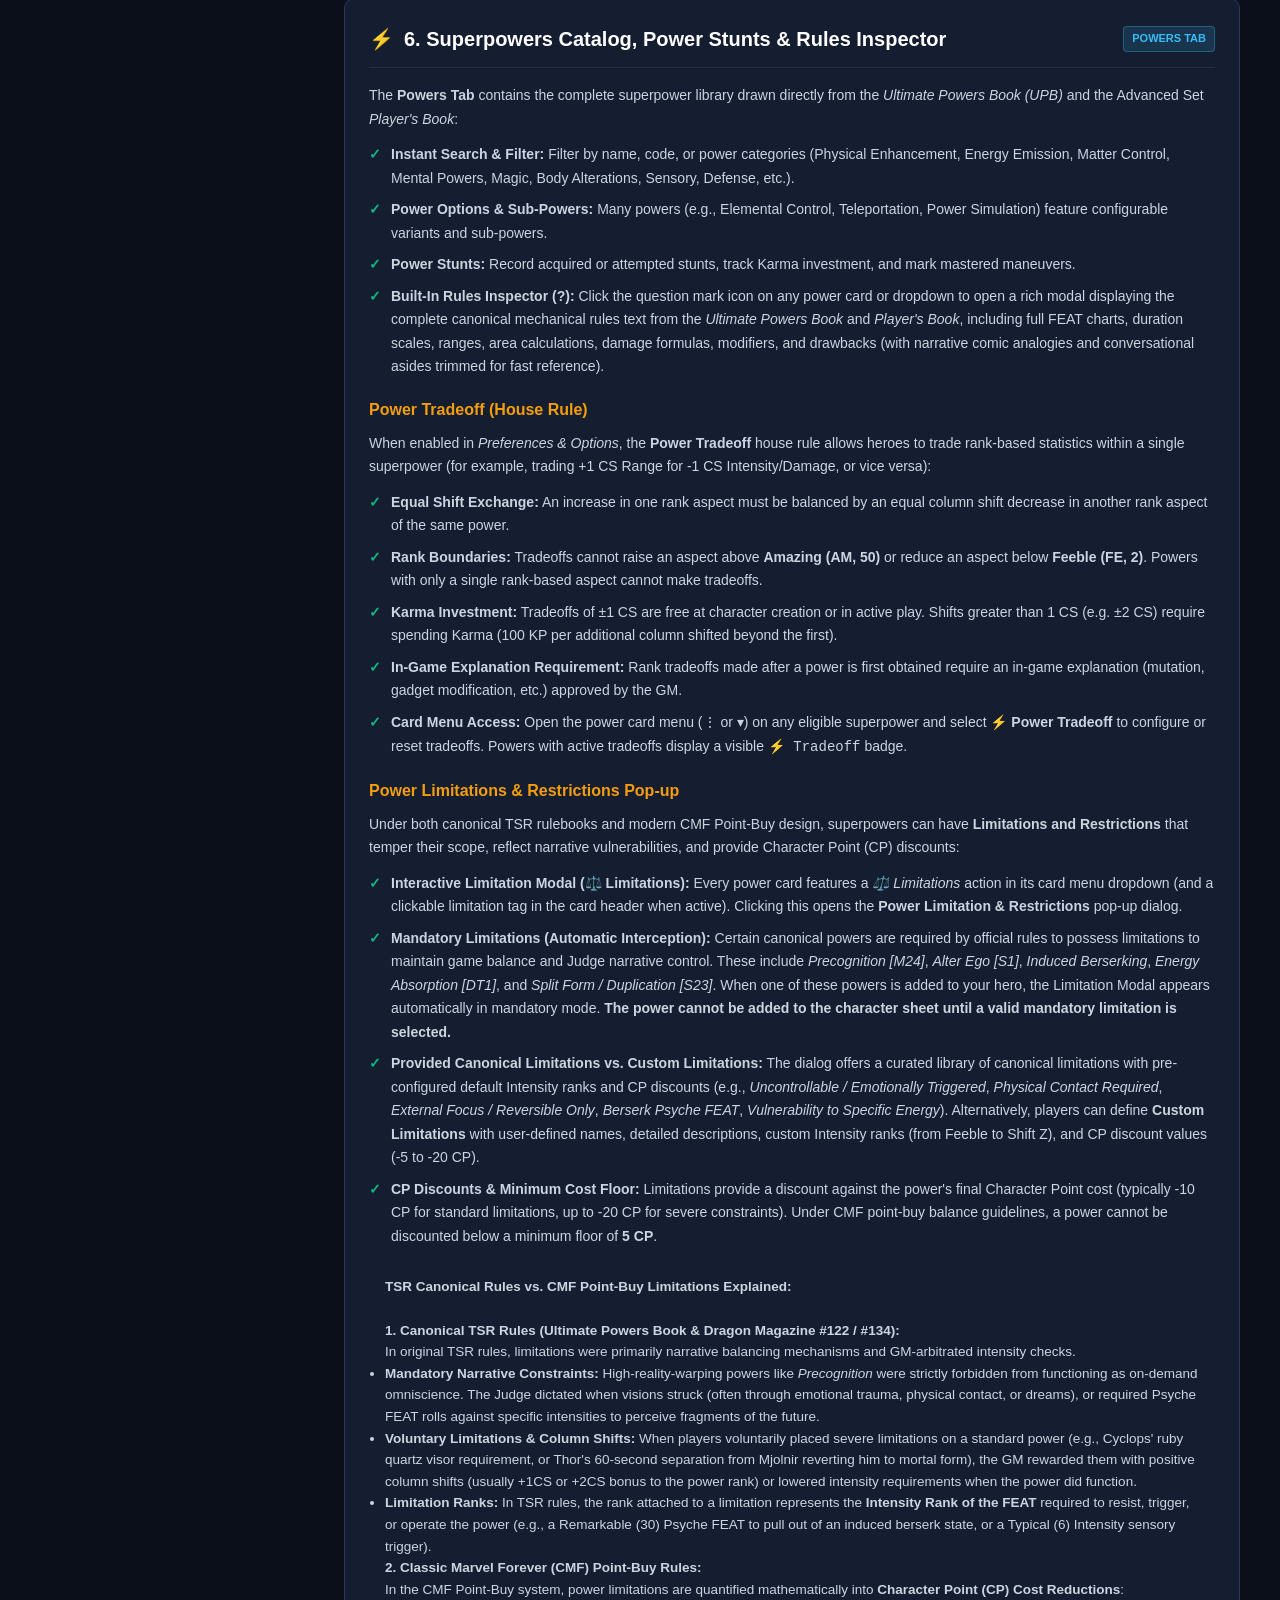
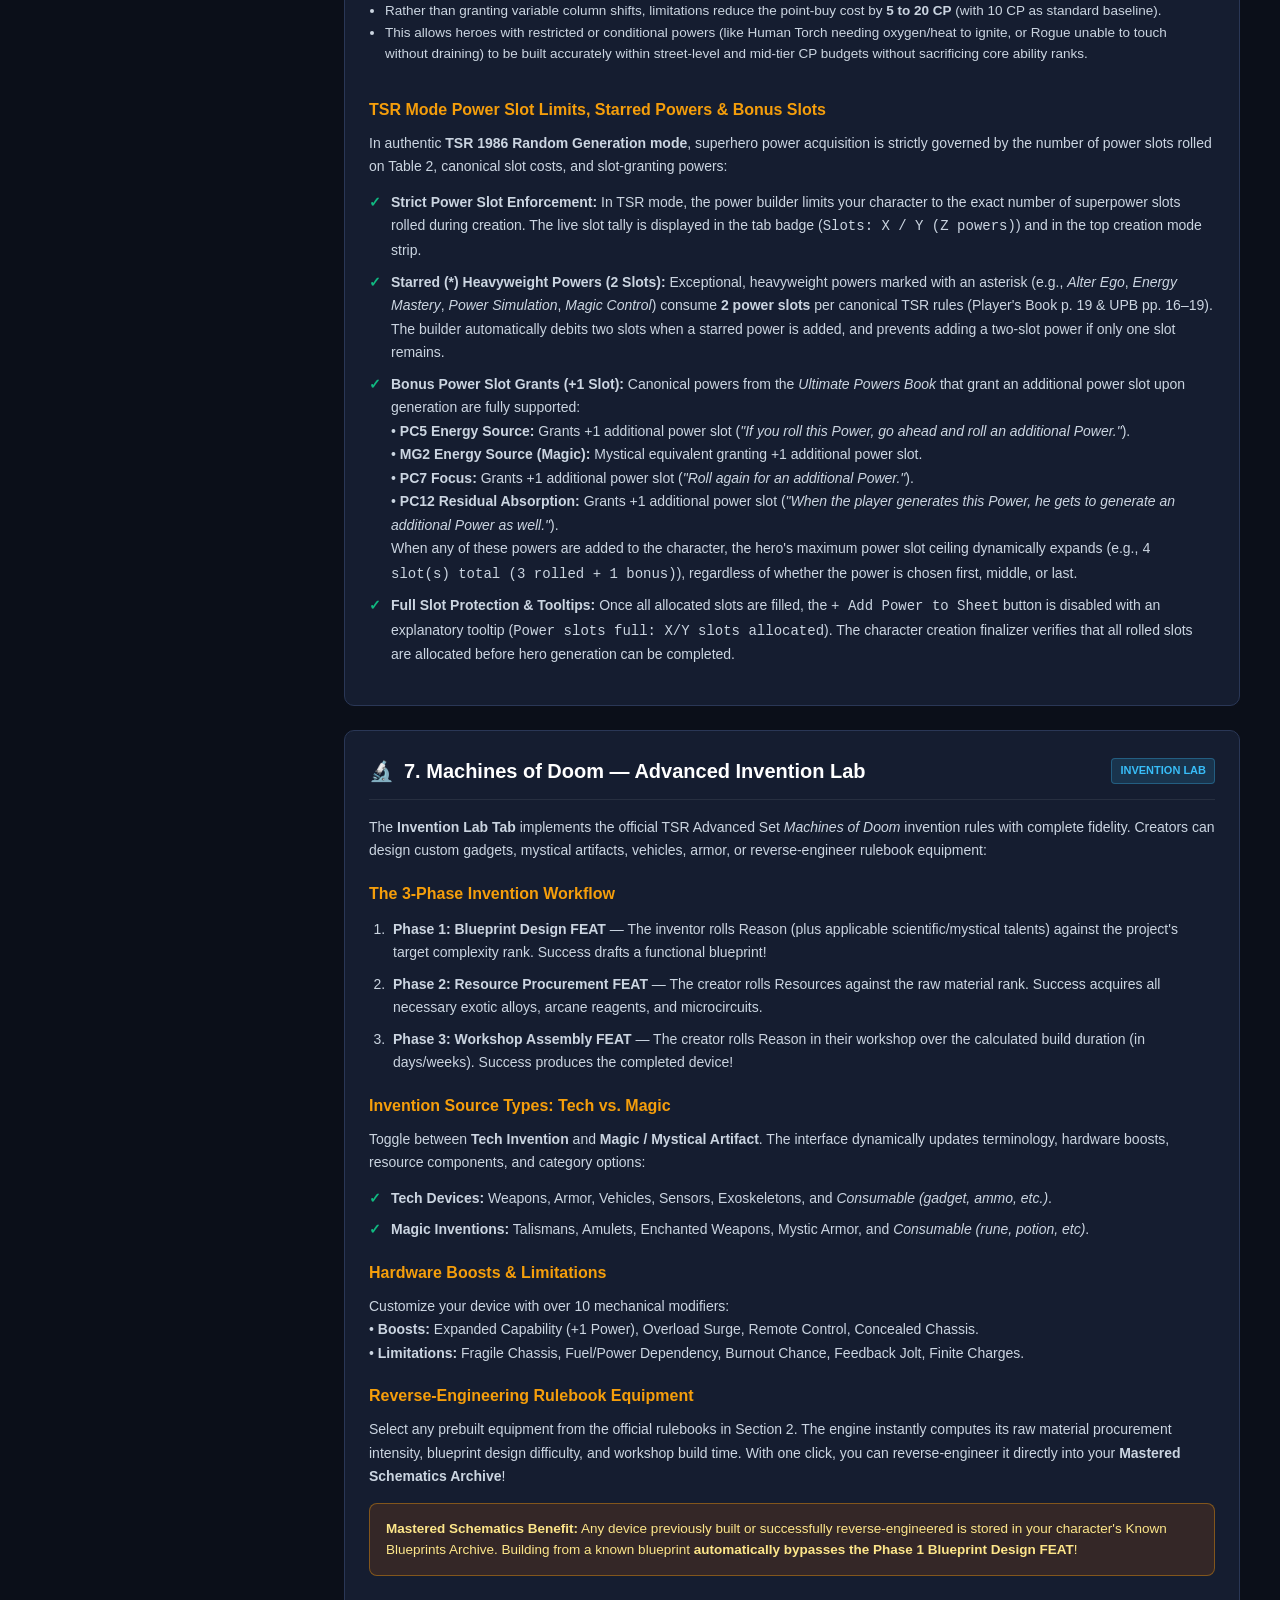
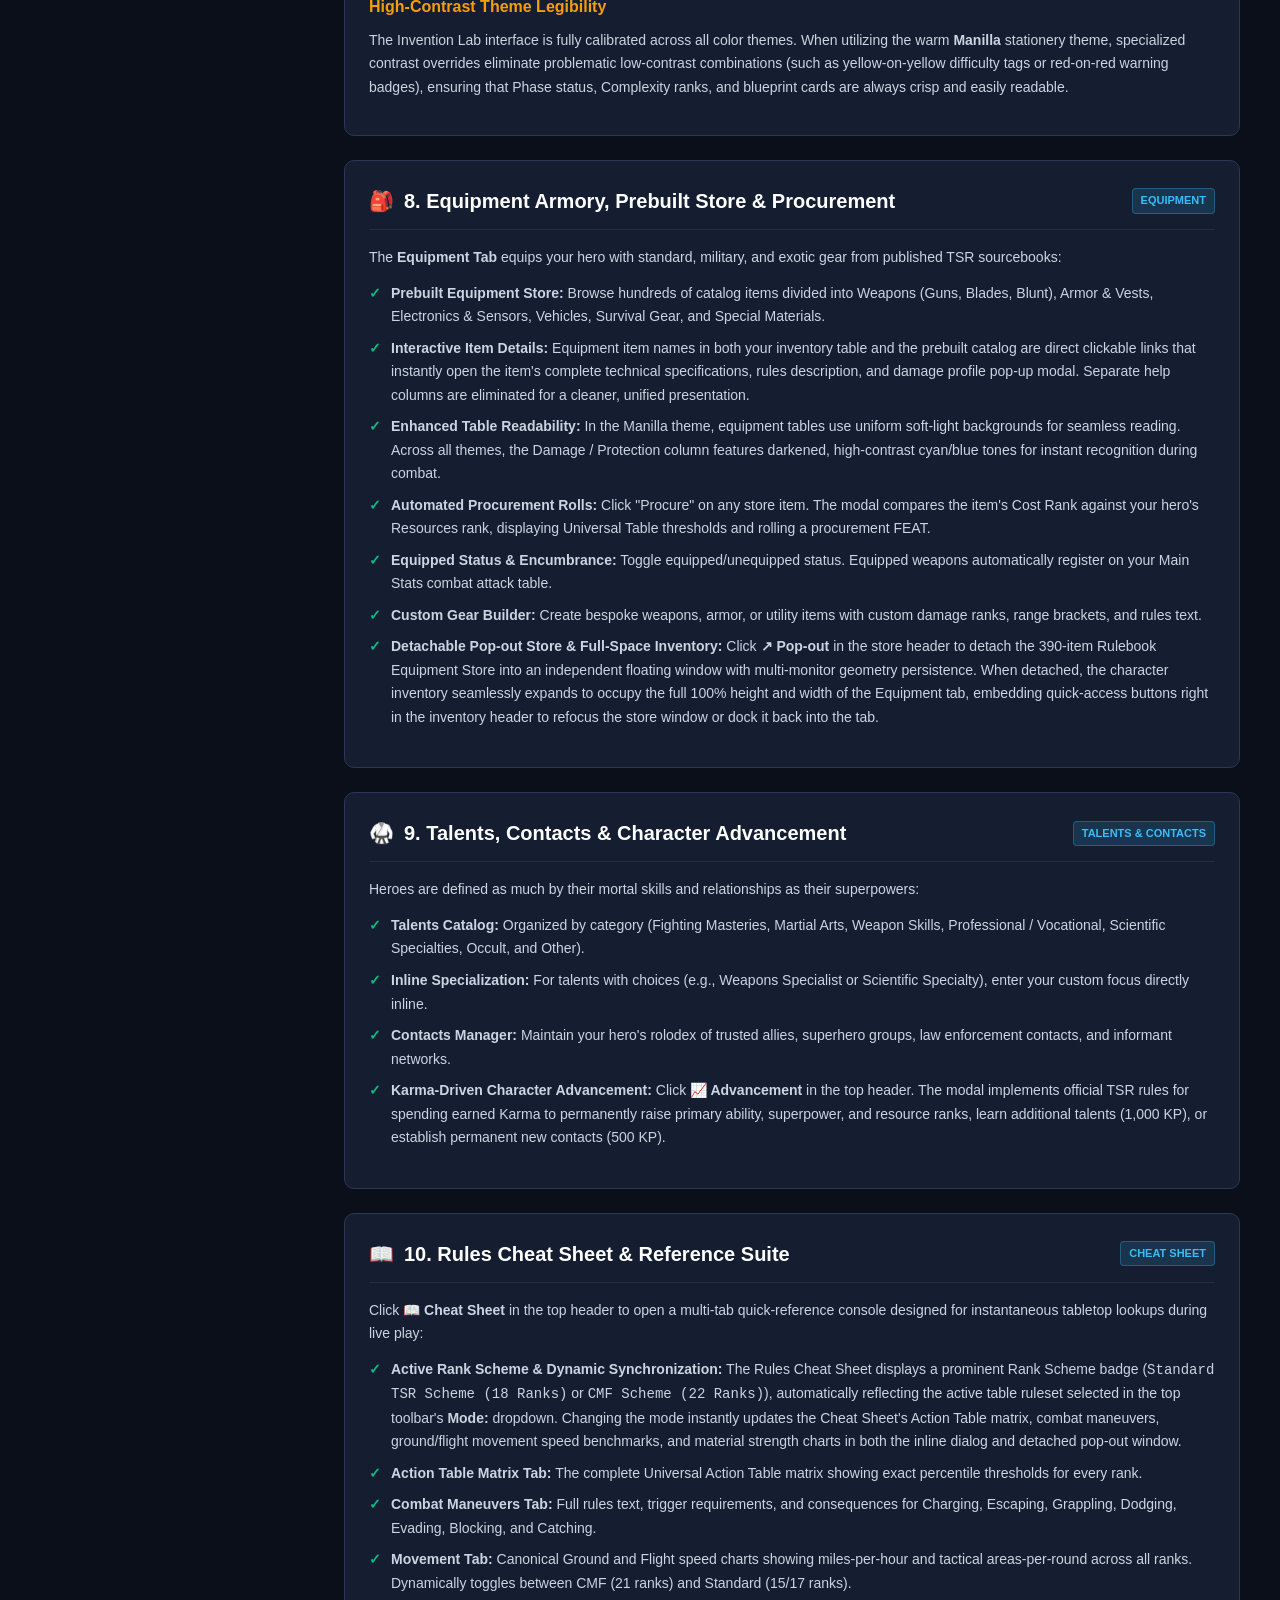
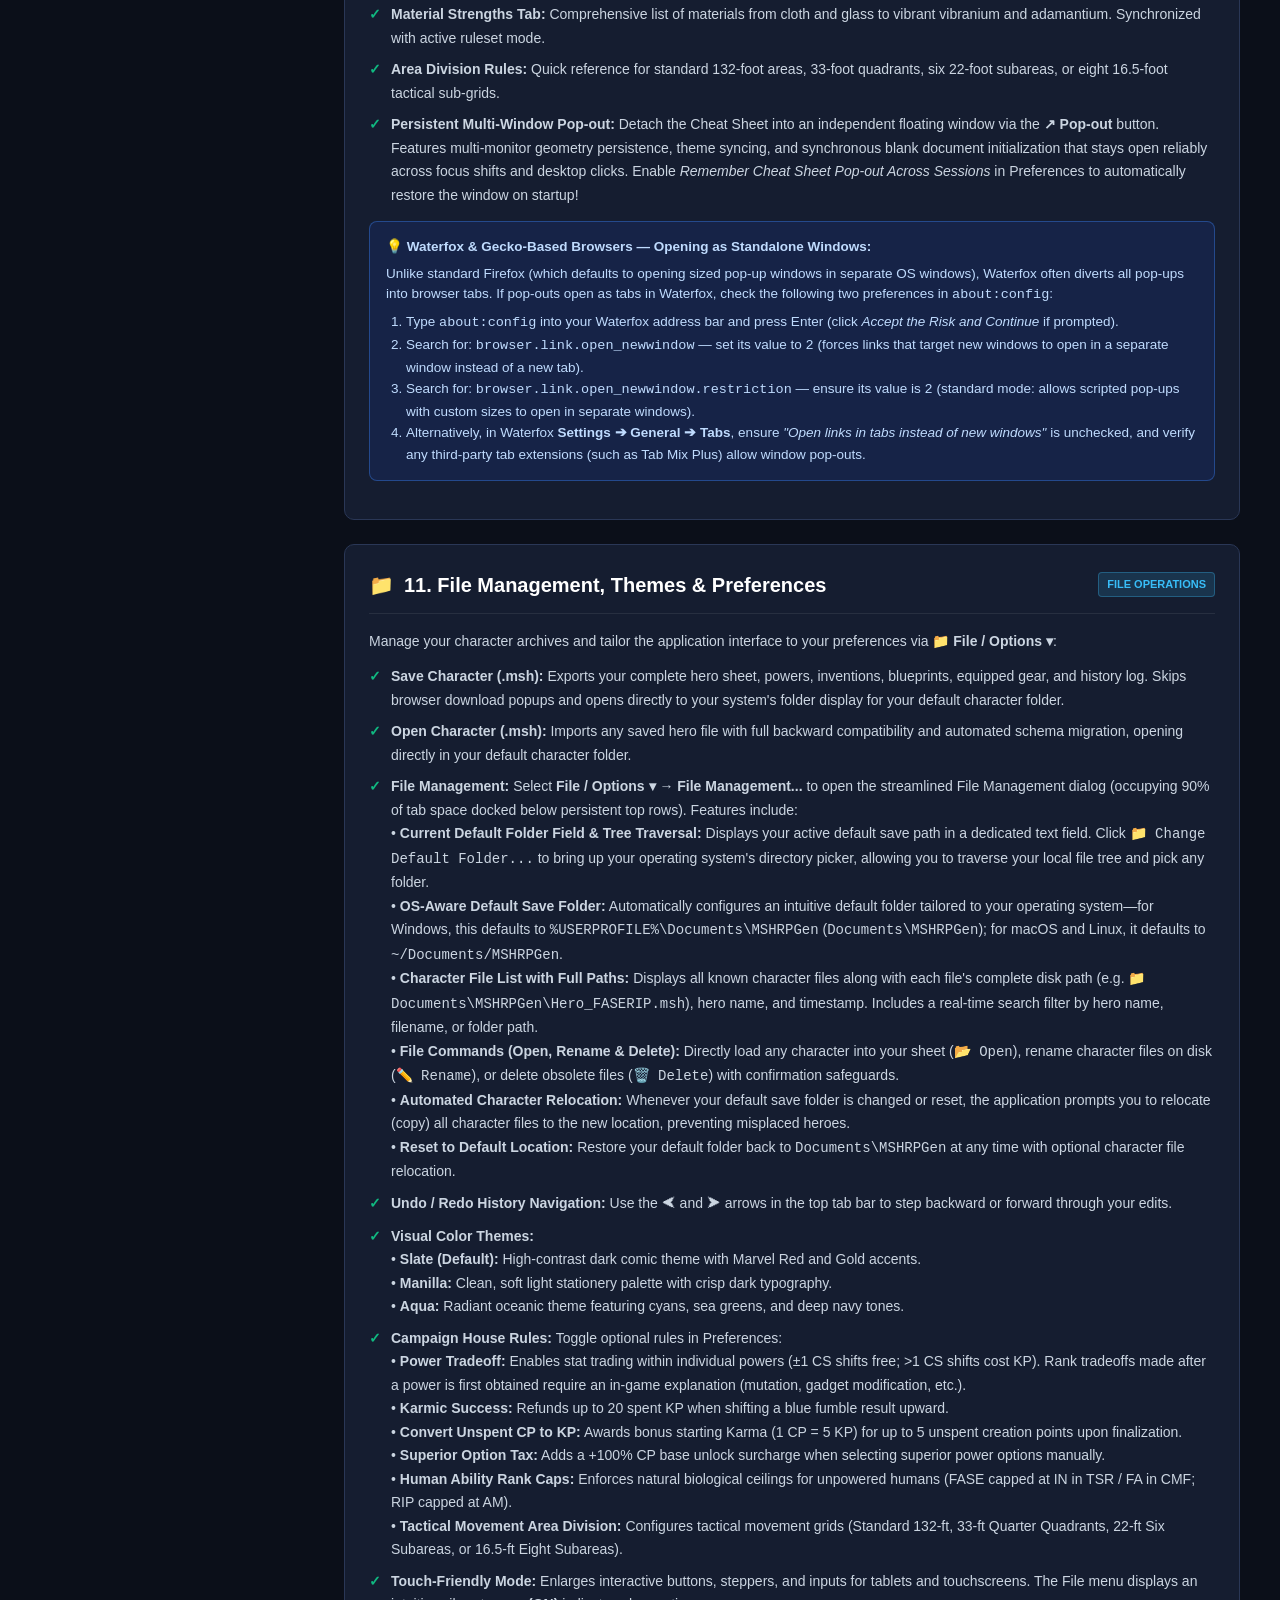
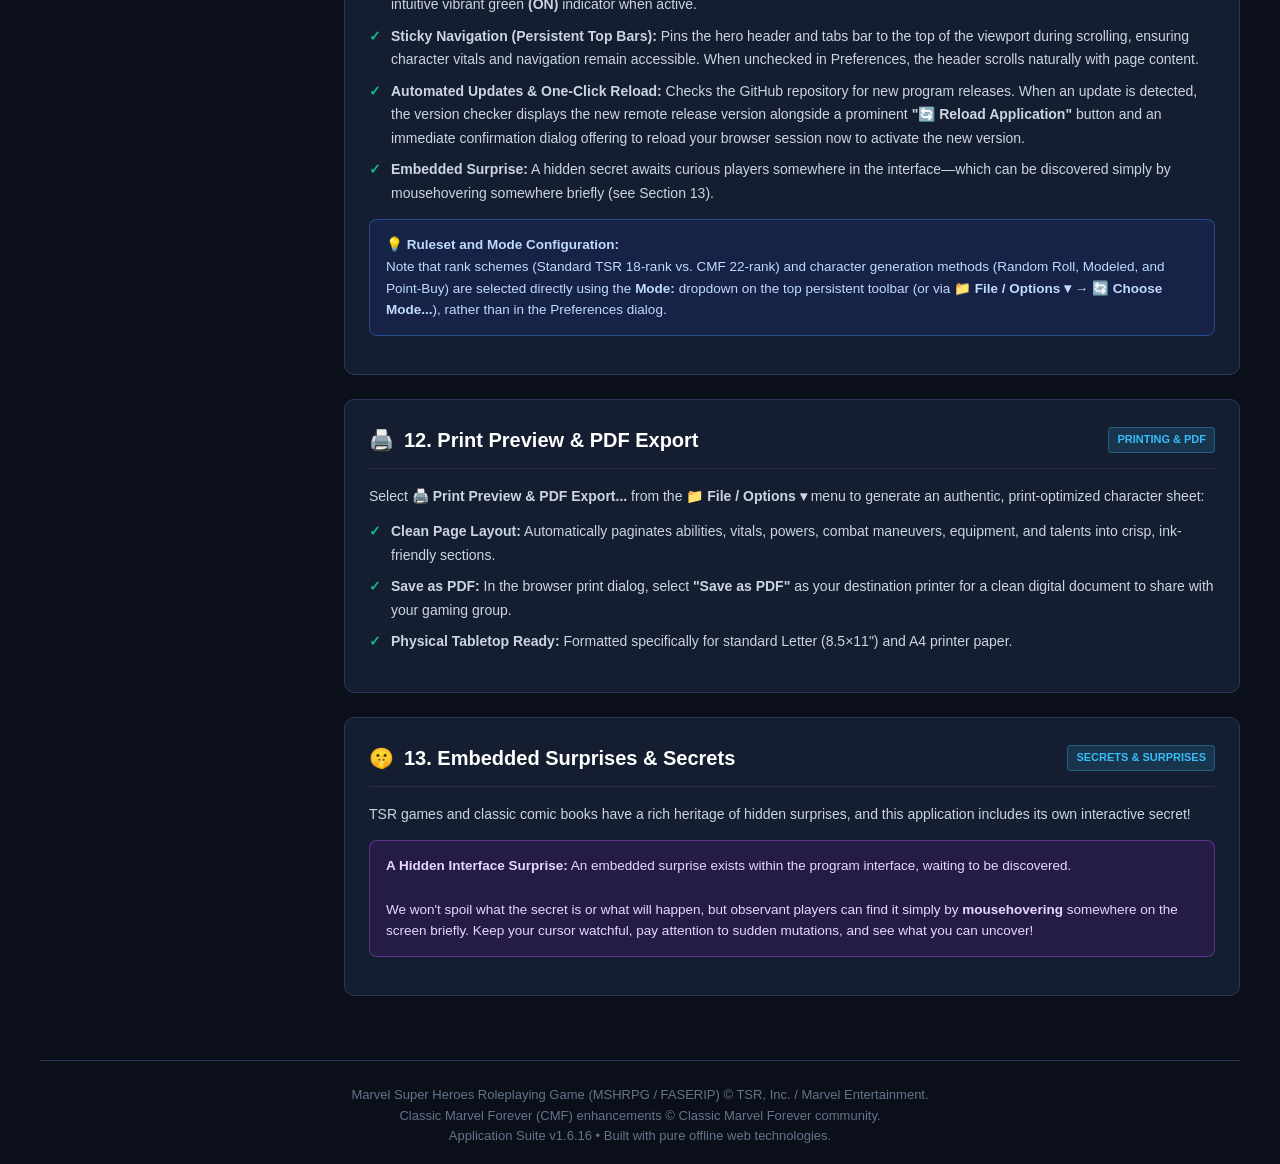
==== commit 6ec192e1: "v1.6.16: Allow equipment inventory to occupy full space of equipment tab when store is popped out" ====
--- a/help.html
+++ b/help.html
@@ -539,7 +539,7 @@
         <button type="button" class="nav-btn" onclick="window.print()">🖨️ Print / Save as PDF</button>
       </div>
       <div style="font-size: 10pt; color: var(--text-muted);">
-        MSH RPGen Suite • <strong>Version 1.6.15</strong>
+        MSH RPGen Suite • <strong>Version 1.6.16</strong>
       </div>
     </div>
 
@@ -1143,6 +1143,7 @@
               <li><strong>Automated Procurement Rolls:</strong> Click "Procure" on any store item. The modal compares the item's Cost Rank against your hero's Resources rank, displaying Universal Table thresholds and rolling a procurement FEAT.</li>
               <li><strong>Equipped Status &amp; Encumbrance:</strong> Toggle equipped/unequipped status. Equipped weapons automatically register on your Main Stats combat attack table.</li>
               <li><strong>Custom Gear Builder:</strong> Create bespoke weapons, armor, or utility items with custom damage ranks, range brackets, and rules text.</li>
+              <li><strong>Detachable Pop-out Store &amp; Full-Space Inventory:</strong> Click <strong>↗ Pop-out</strong> in the store header to detach the 390-item Rulebook Equipment Store into an independent floating window with multi-monitor geometry persistence. When detached, the character inventory seamlessly expands to occupy the full 100% height and width of the Equipment tab, embedding quick-access buttons right in the inventory header to refocus the store window or dock it back into the tab.</li>
             </ul>
           </div>
         </article>
@@ -1292,7 +1293,7 @@
       <p>
         Marvel Super Heroes Roleplaying Game (MSHRPG / FASERIP) &copy; TSR, Inc. / Marvel Entertainment.<br>
         Classic Marvel Forever (CMF) enhancements &copy; Classic Marvel Forever community.<br>
-        Application Suite v1.6.15 &bull; Built with pure offline web technologies.
+        Application Suite v1.6.16 &bull; Built with pure offline web technologies.
       </p>
     </footer>
 
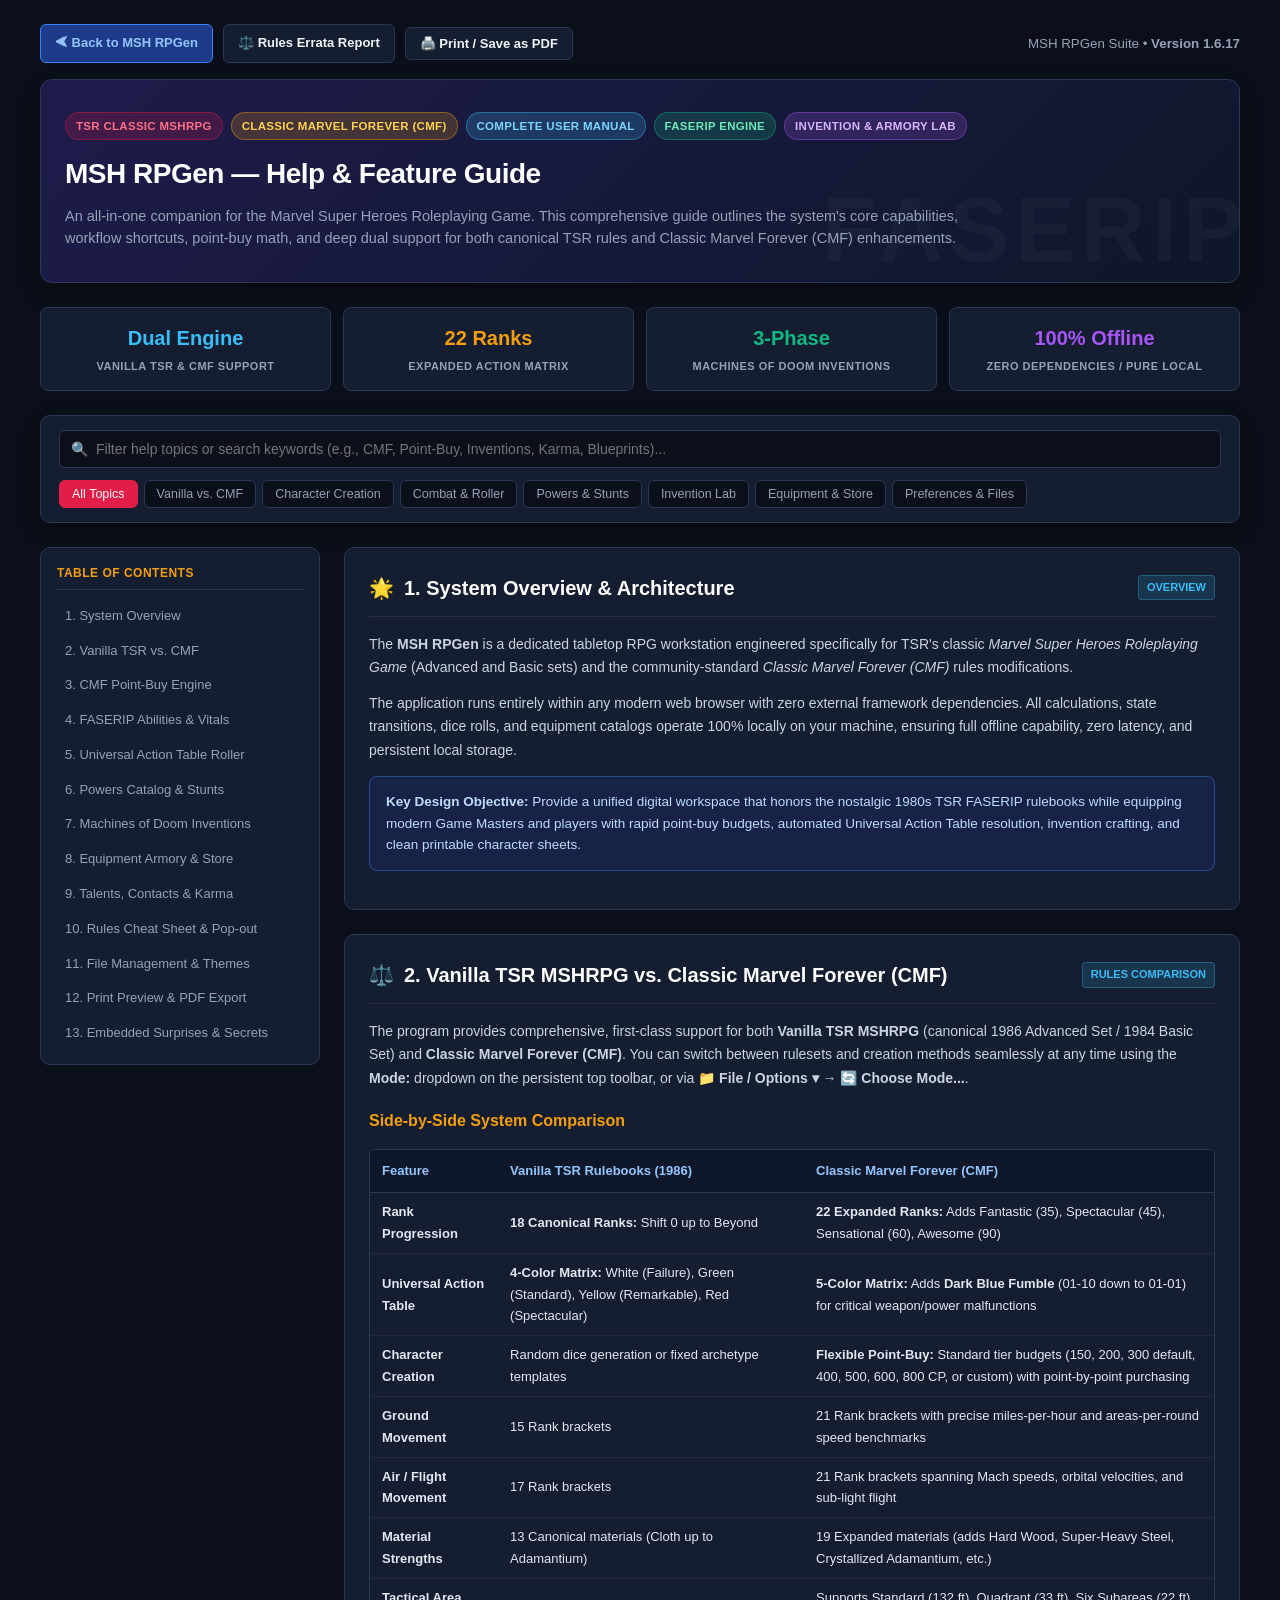
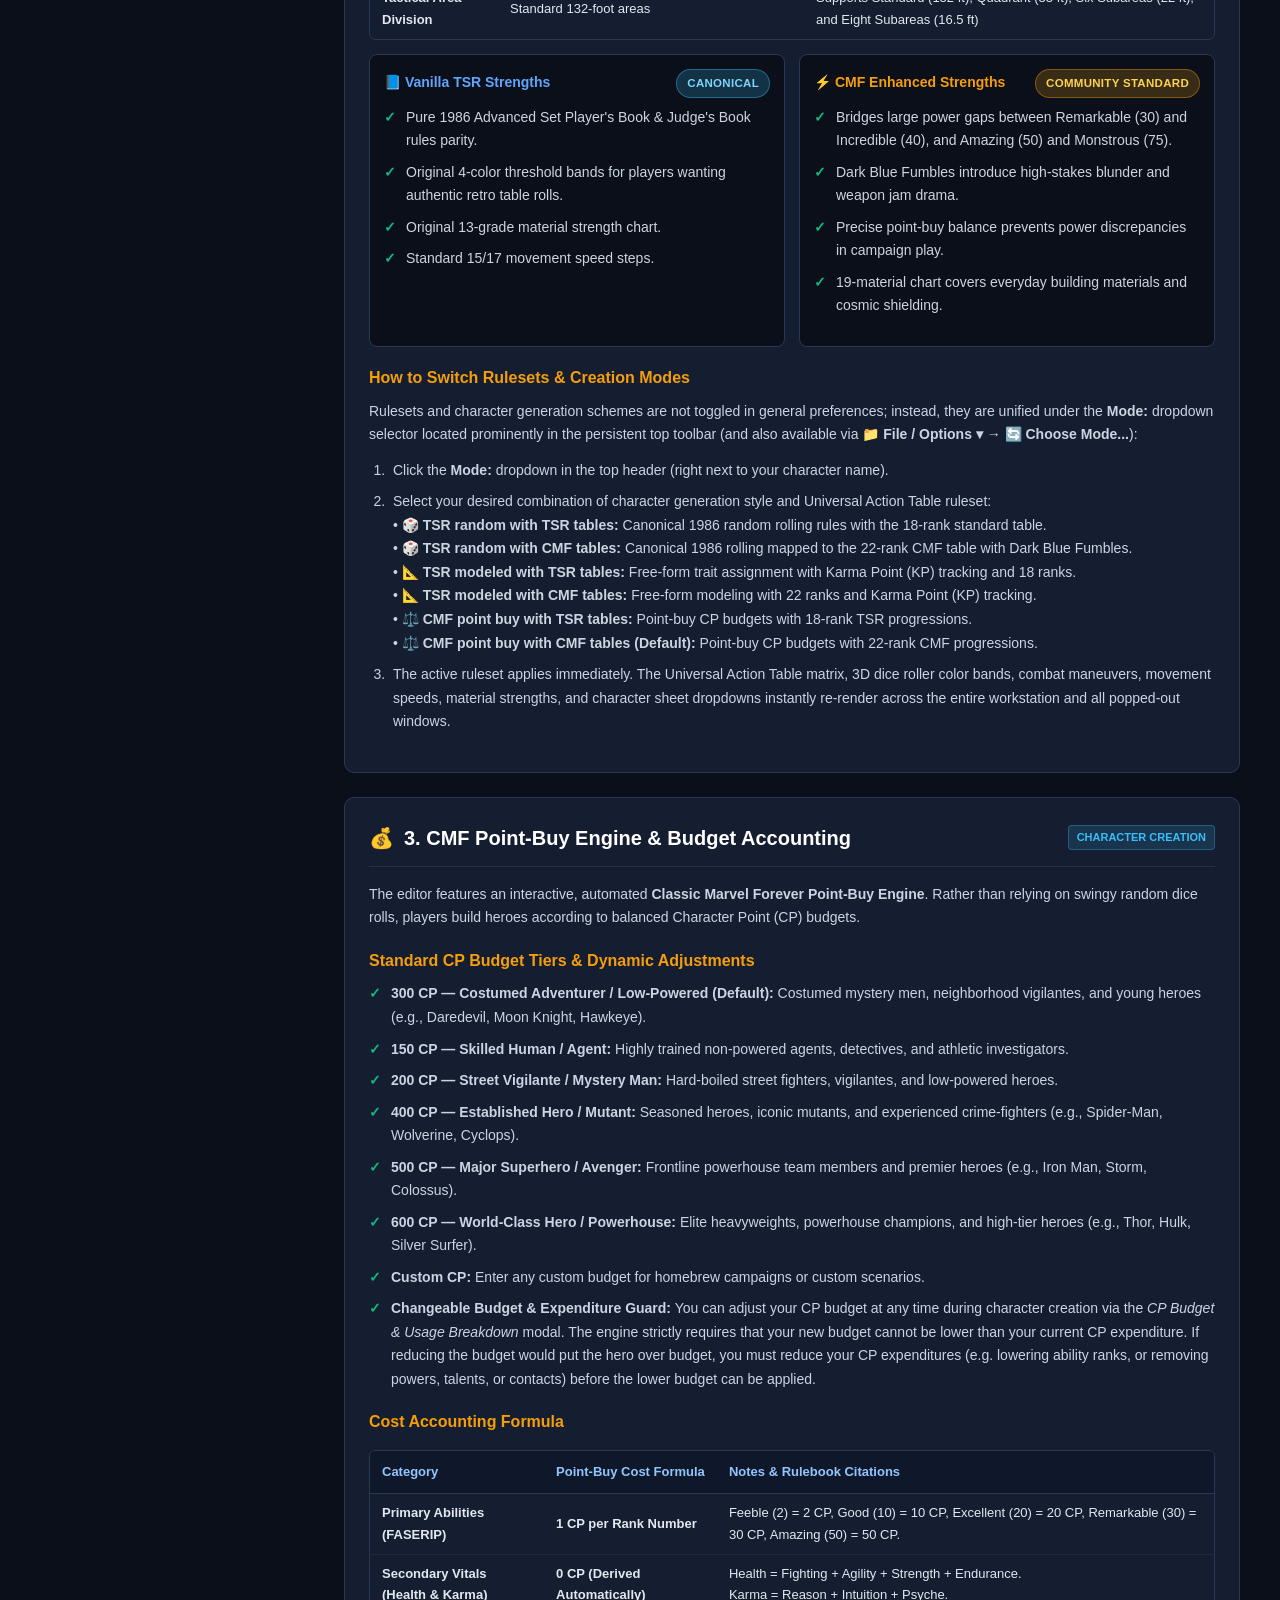
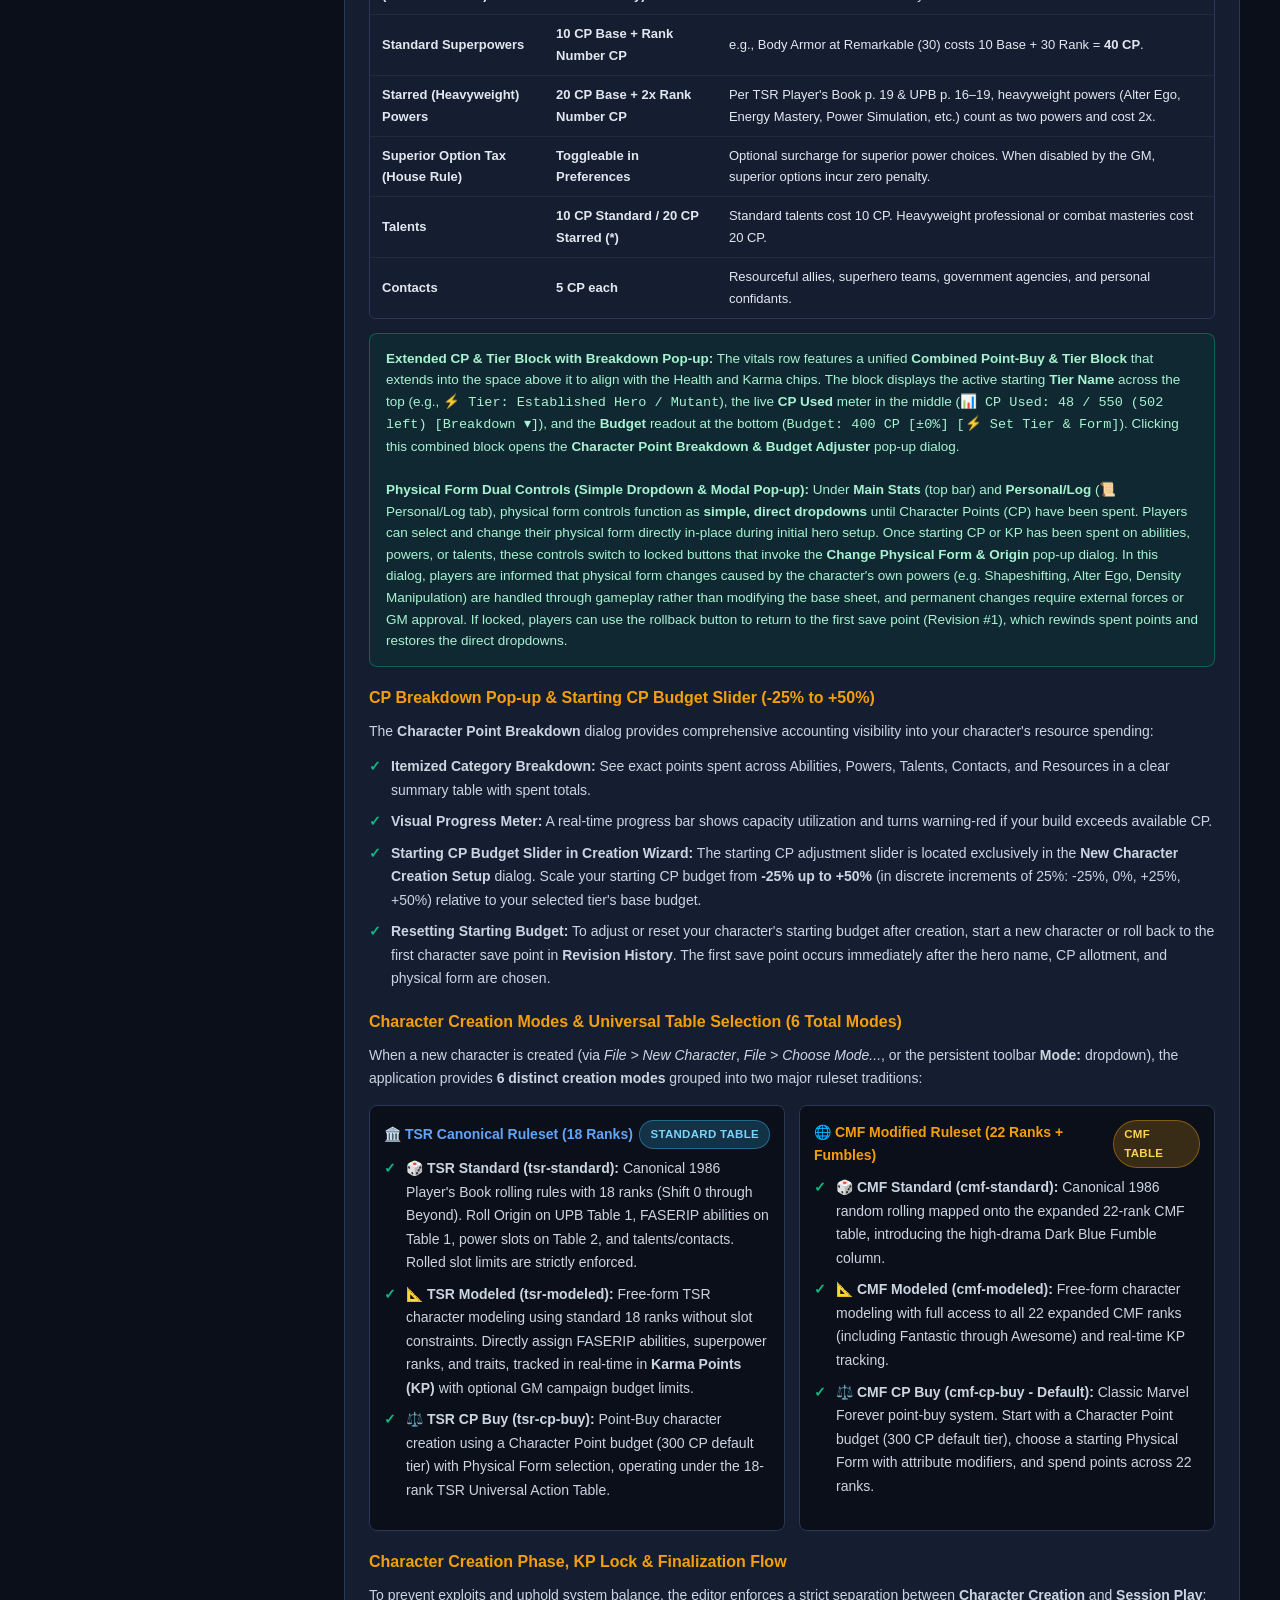
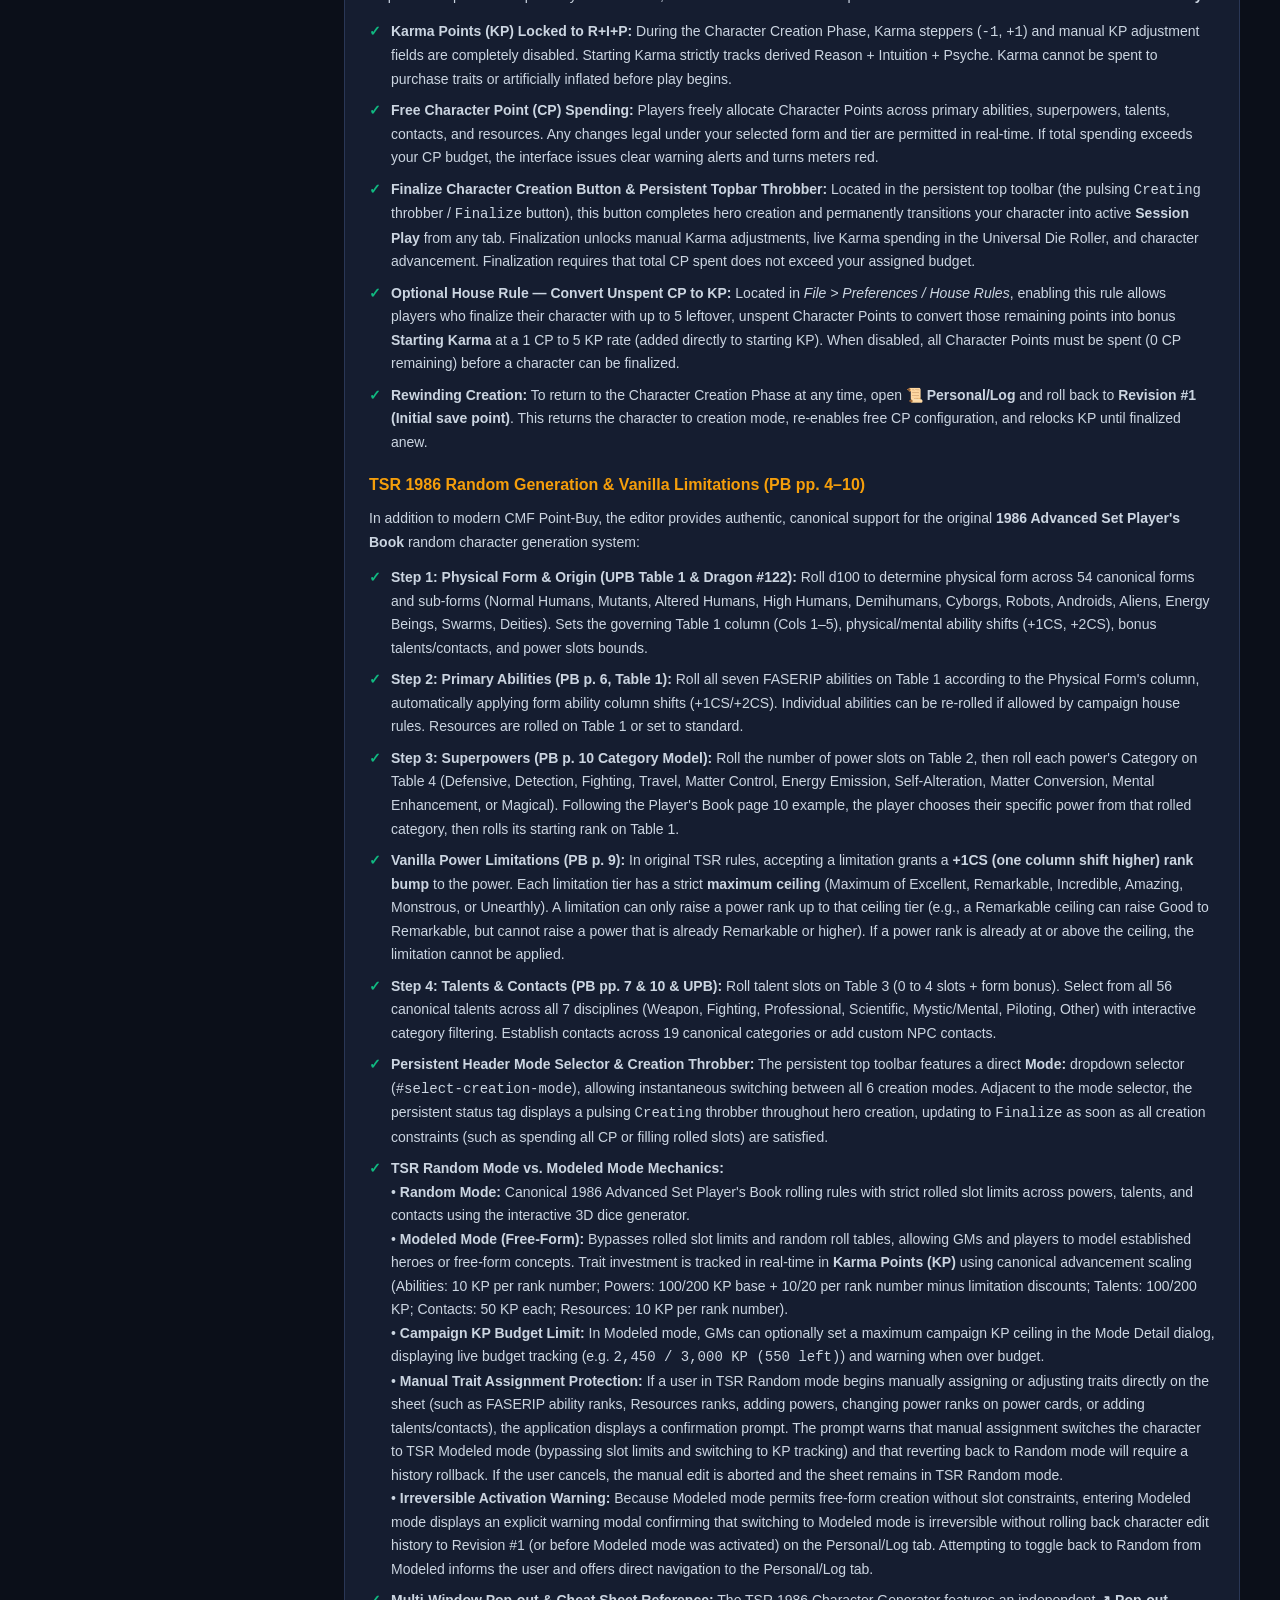
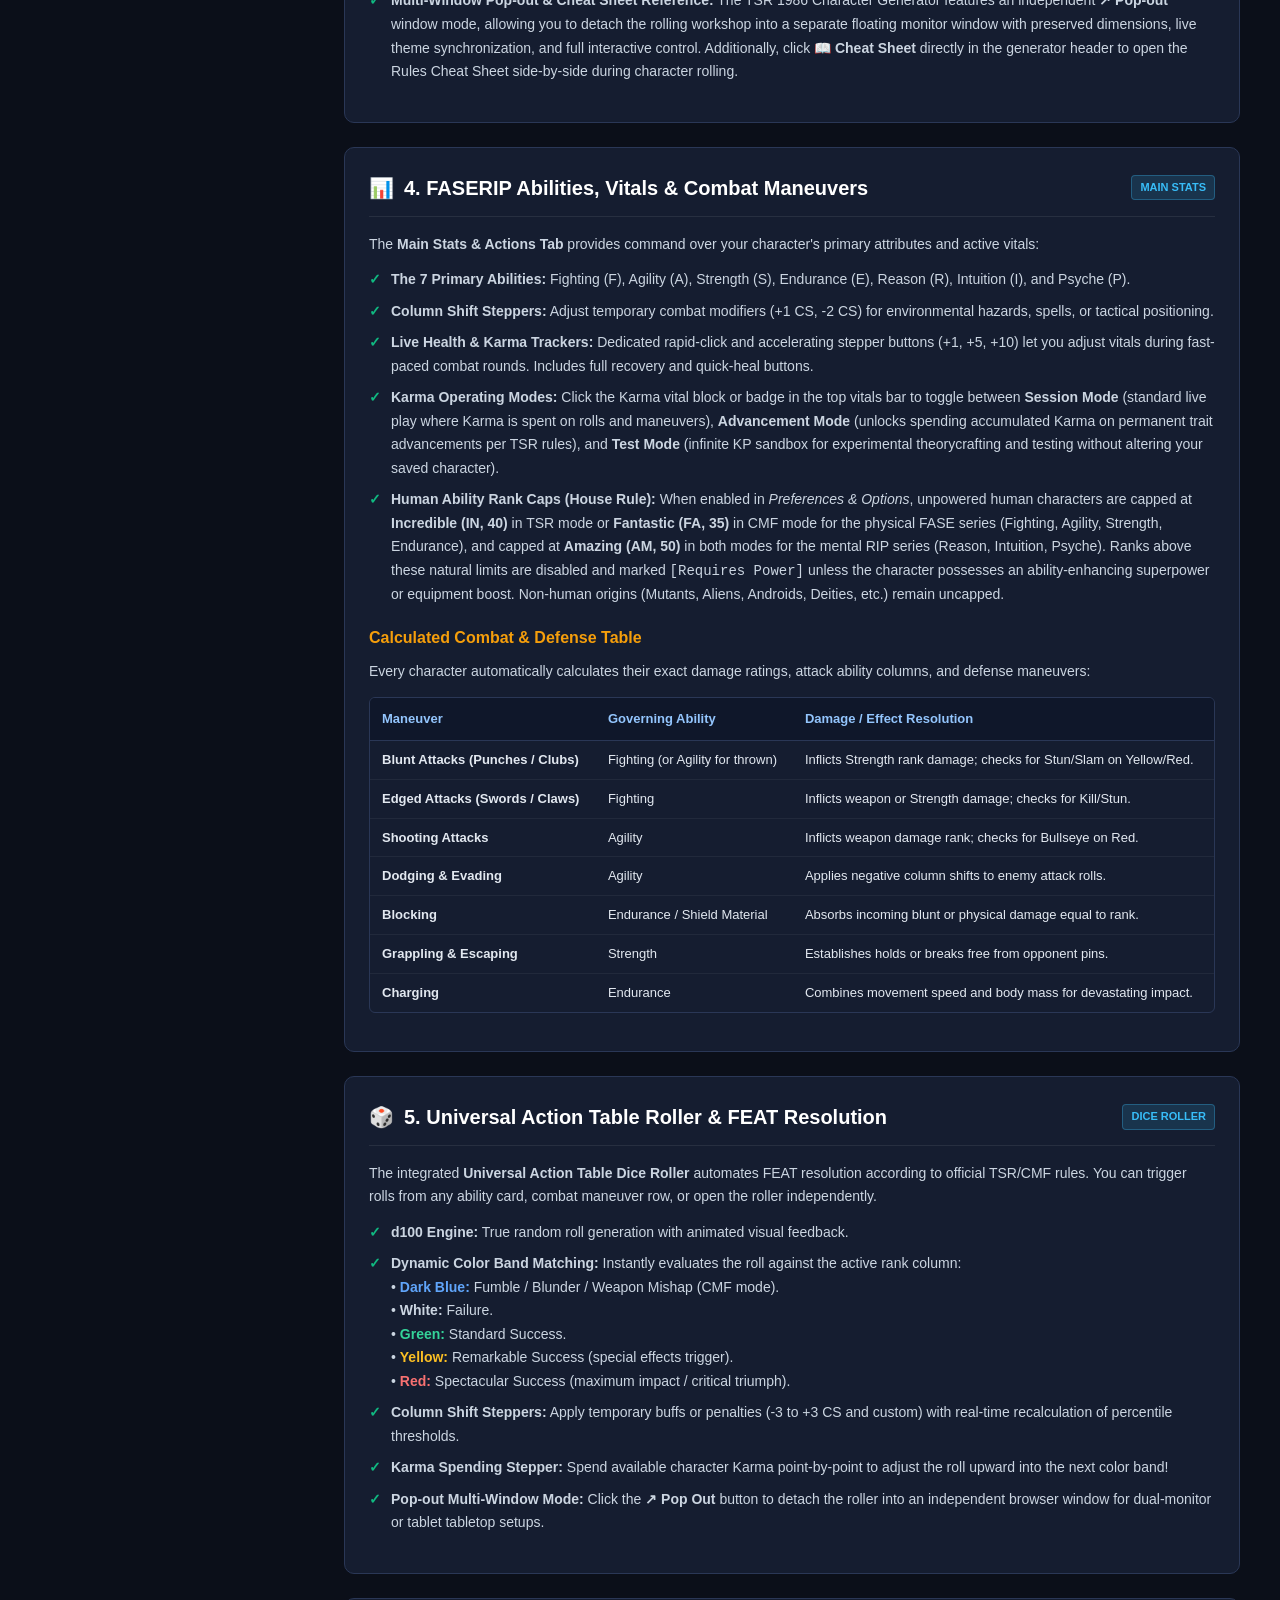
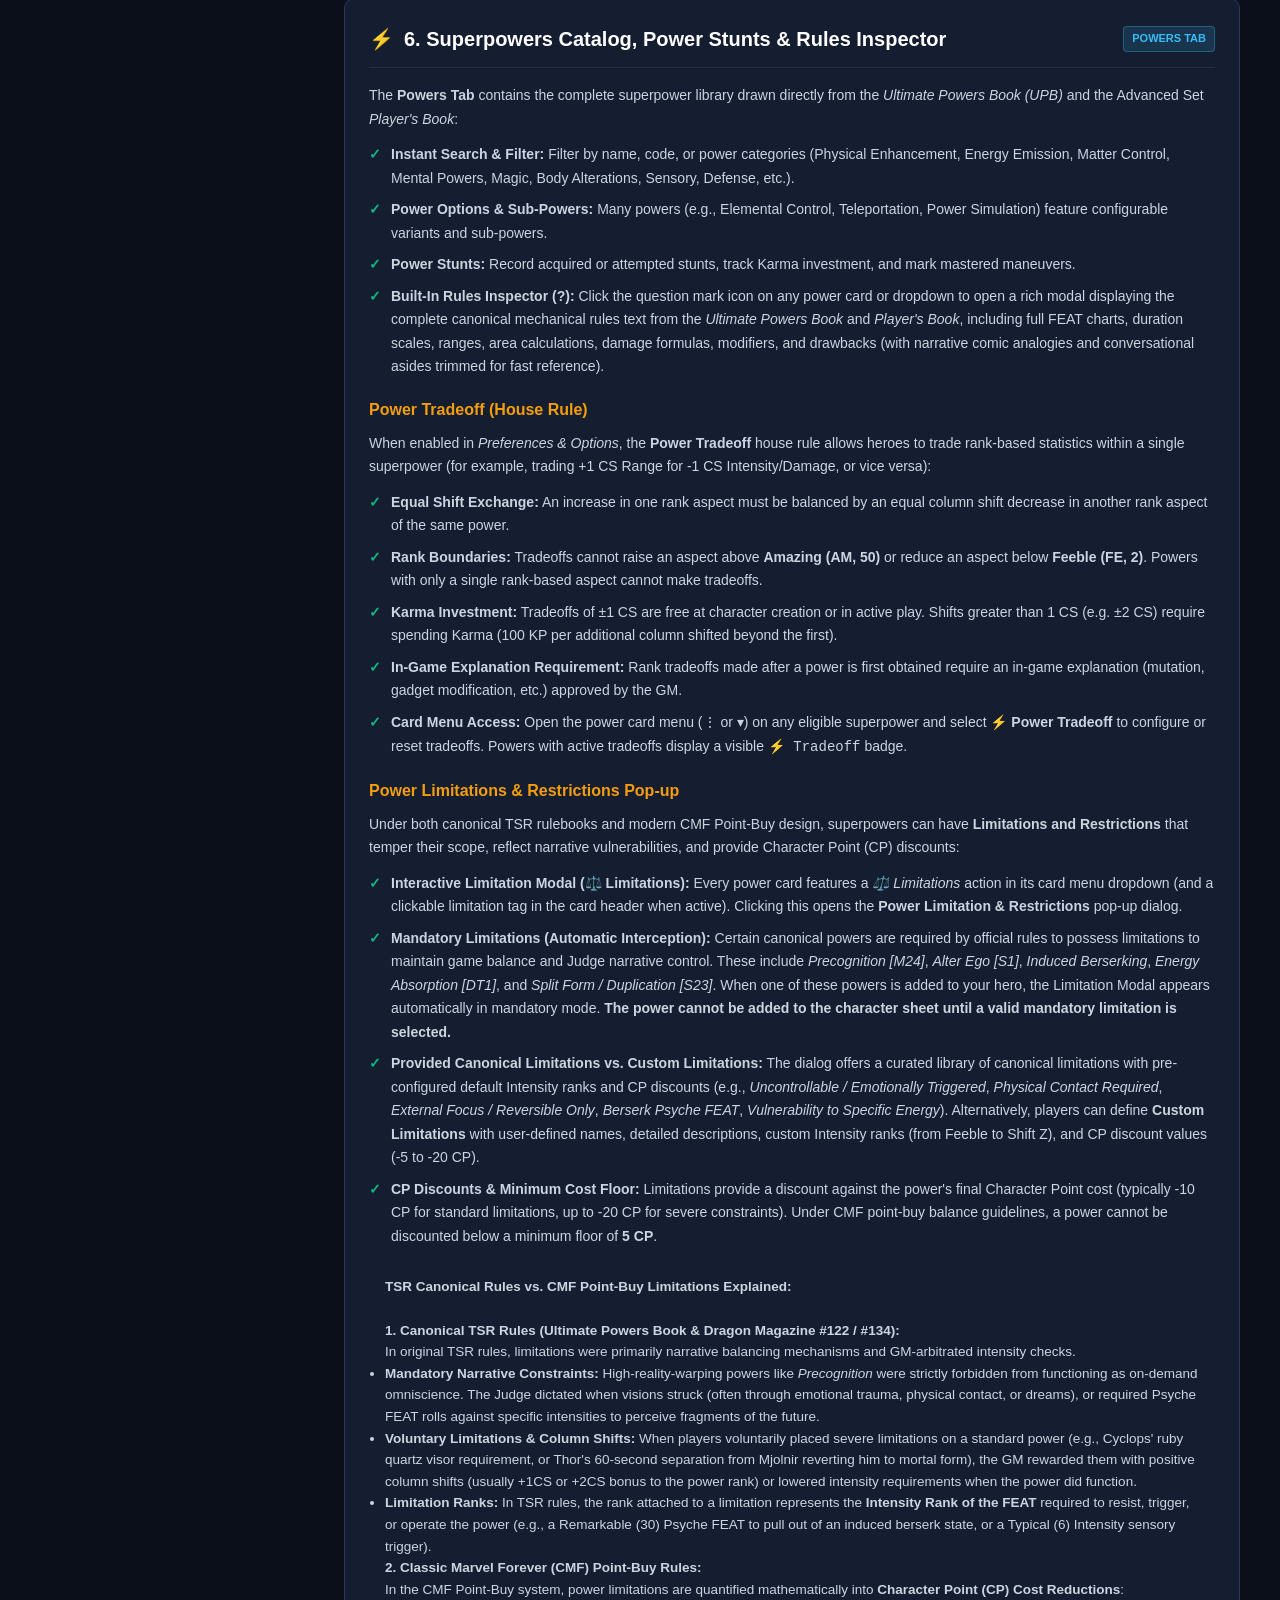
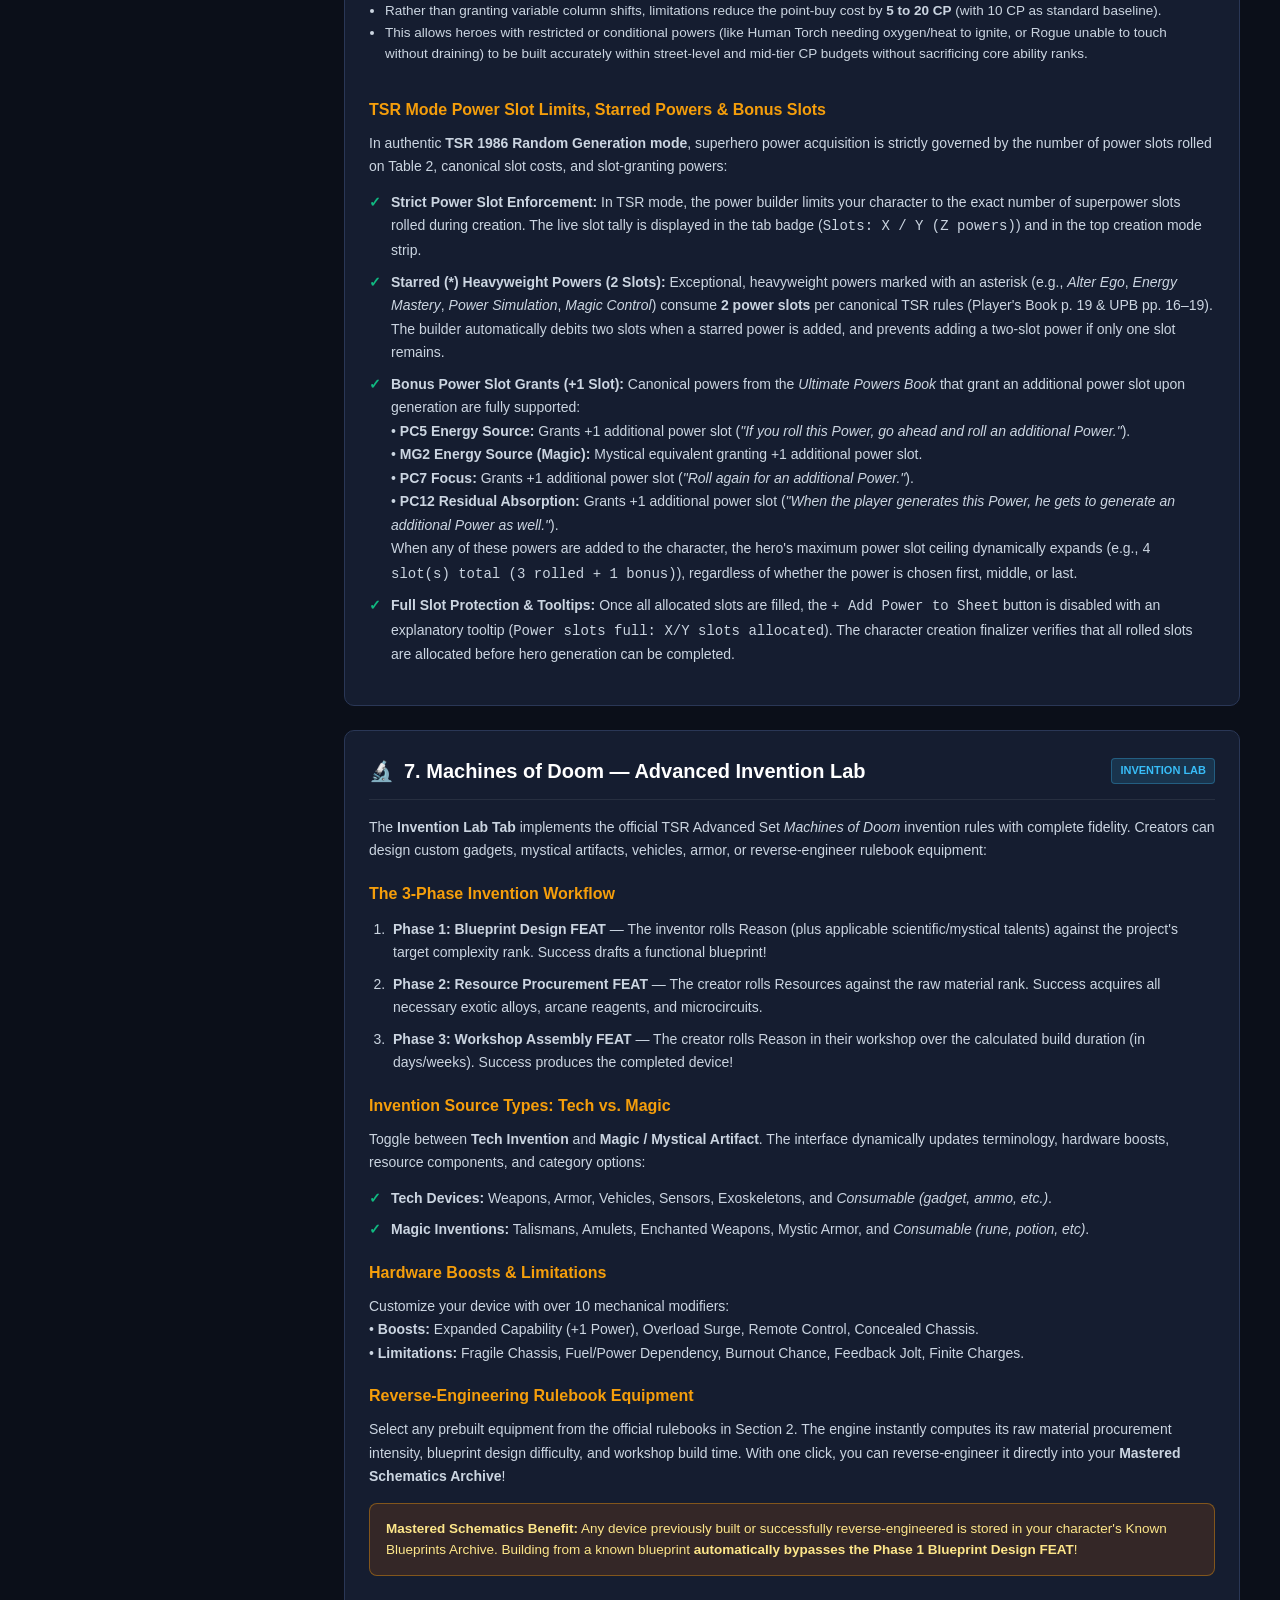
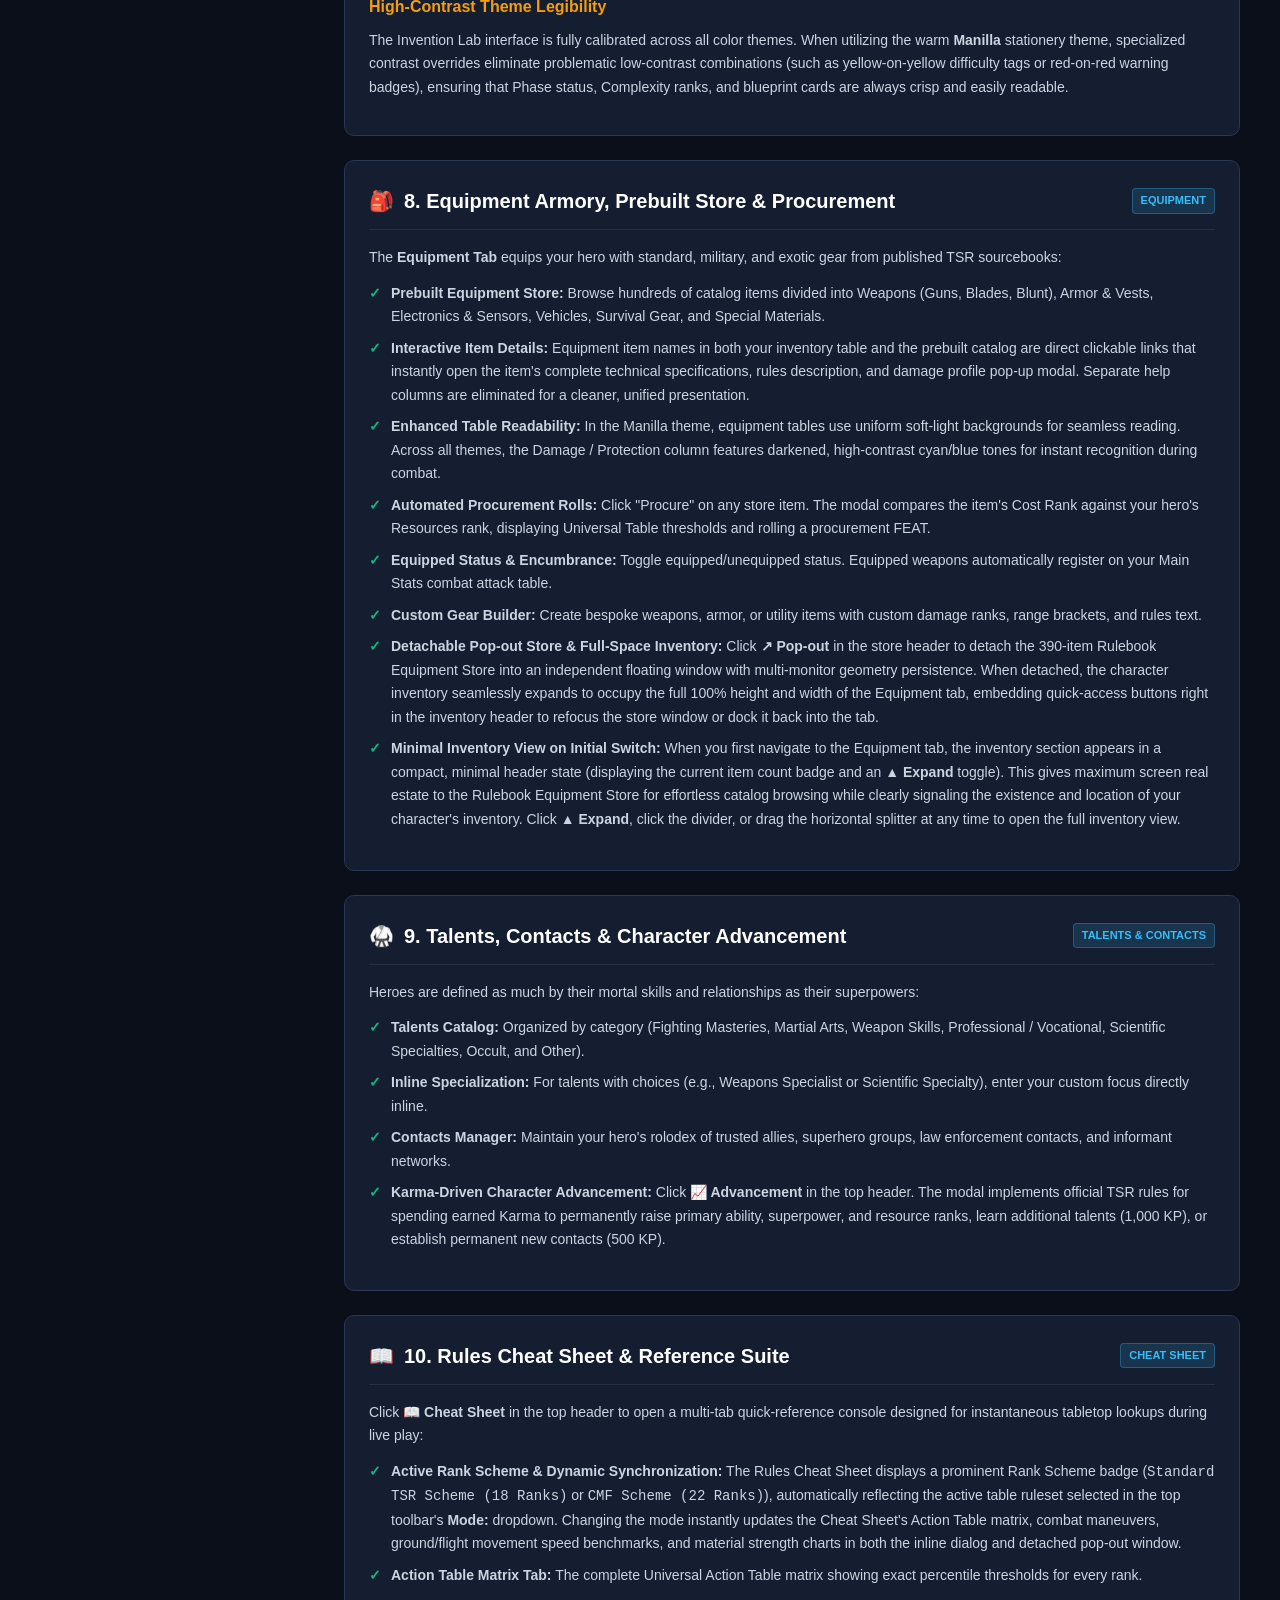
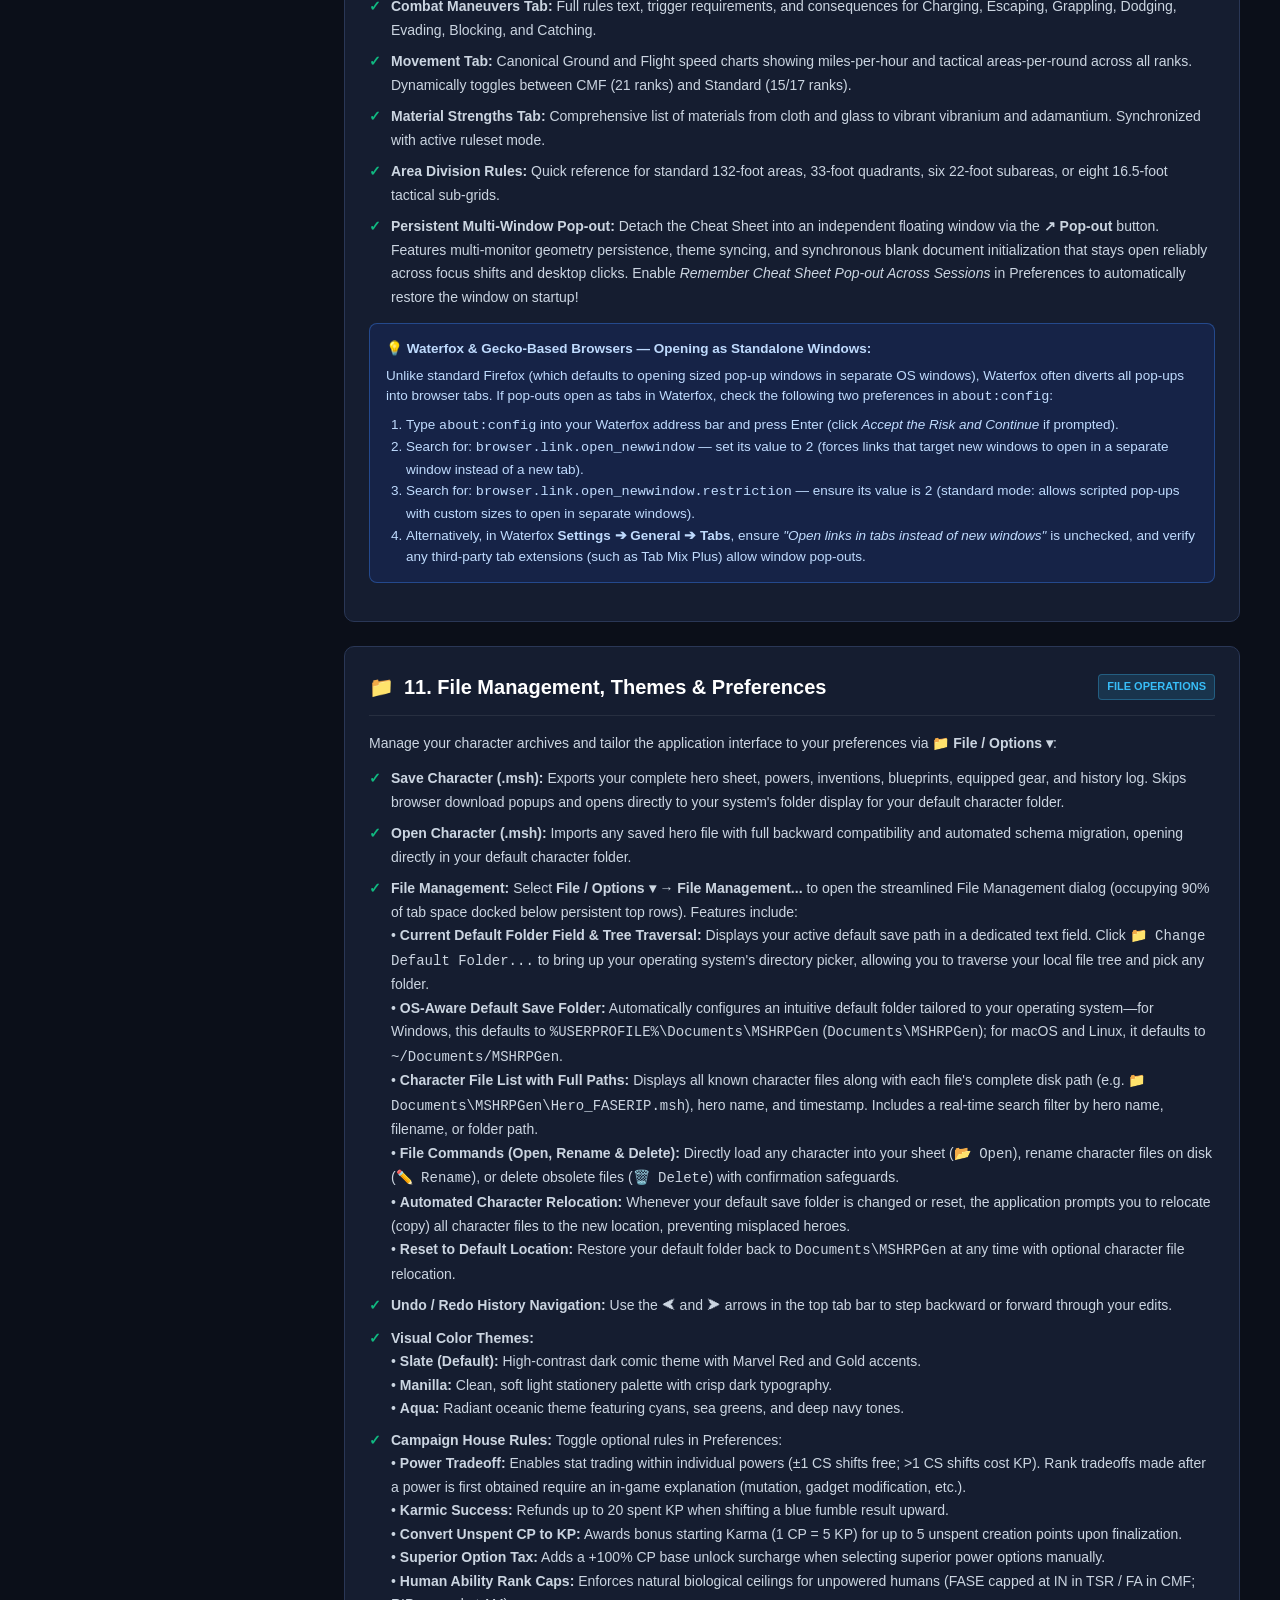
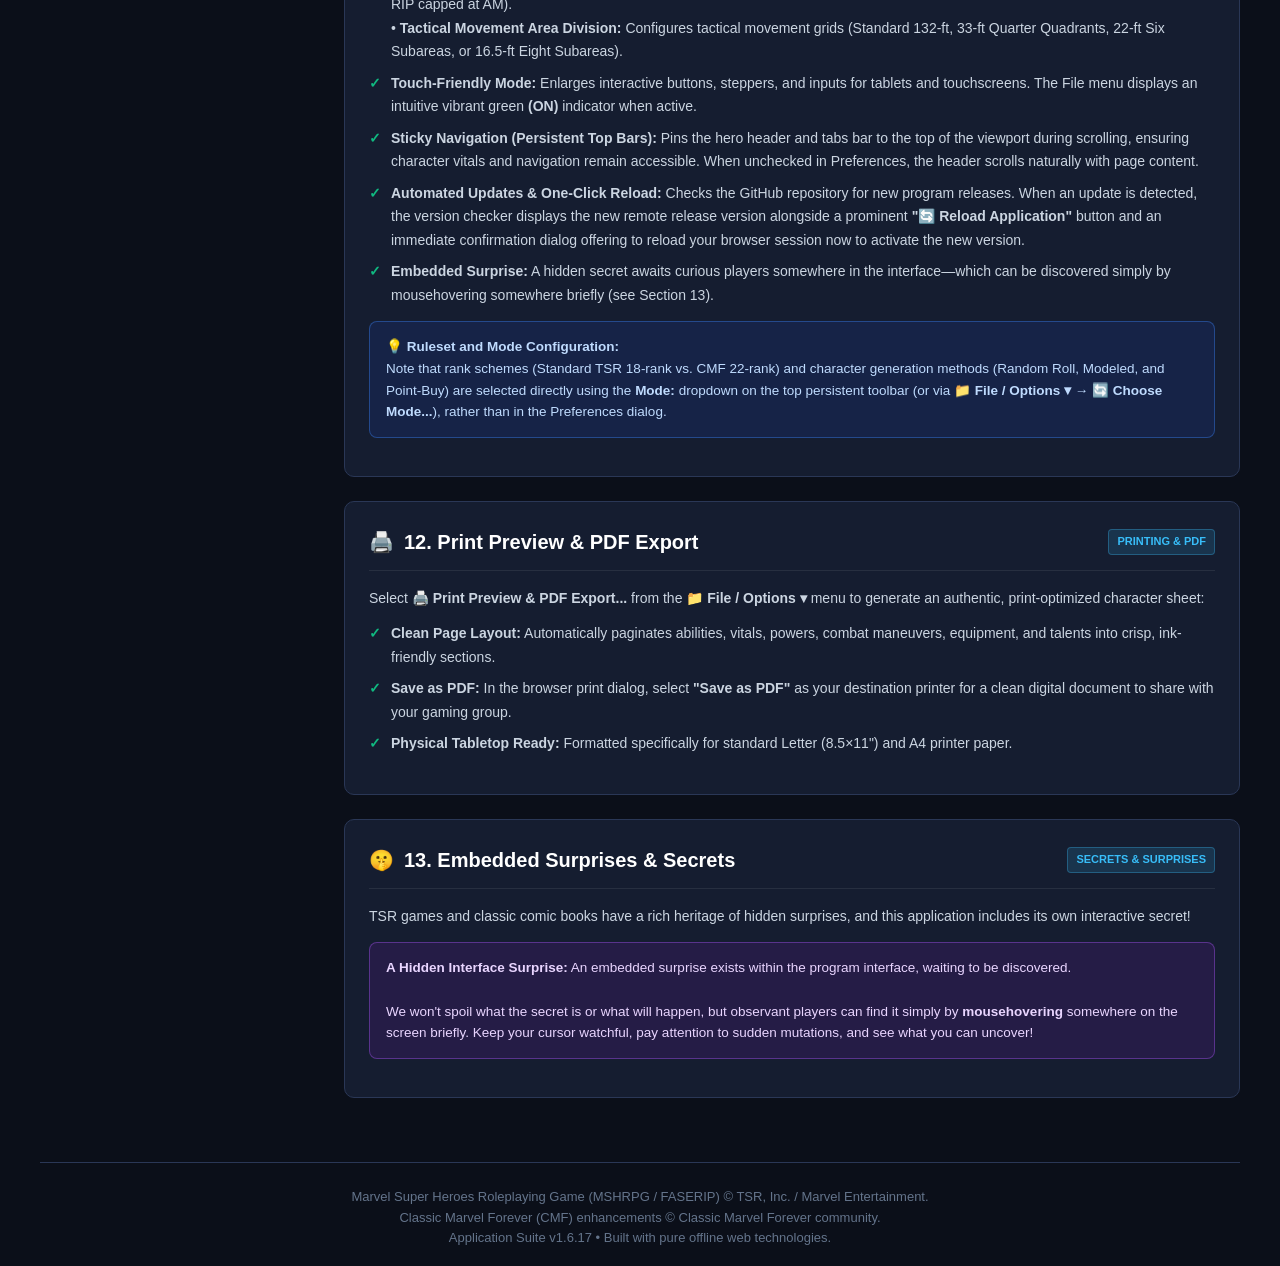
==== commit 2f563f5b: "v1.6.17: Show minimal inventory section upon initial switch to Equipment tab" ====
--- a/help.html
+++ b/help.html
@@ -539,7 +539,7 @@
         <button type="button" class="nav-btn" onclick="window.print()">🖨️ Print / Save as PDF</button>
       </div>
       <div style="font-size: 10pt; color: var(--text-muted);">
-        MSH RPGen Suite • <strong>Version 1.6.16</strong>
+        MSH RPGen Suite • <strong>Version 1.6.17</strong>
       </div>
     </div>
 
@@ -1144,6 +1144,7 @@
               <li><strong>Equipped Status &amp; Encumbrance:</strong> Toggle equipped/unequipped status. Equipped weapons automatically register on your Main Stats combat attack table.</li>
               <li><strong>Custom Gear Builder:</strong> Create bespoke weapons, armor, or utility items with custom damage ranks, range brackets, and rules text.</li>
               <li><strong>Detachable Pop-out Store &amp; Full-Space Inventory:</strong> Click <strong>↗ Pop-out</strong> in the store header to detach the 390-item Rulebook Equipment Store into an independent floating window with multi-monitor geometry persistence. When detached, the character inventory seamlessly expands to occupy the full 100% height and width of the Equipment tab, embedding quick-access buttons right in the inventory header to refocus the store window or dock it back into the tab.</li>
+              <li><strong>Minimal Inventory View on Initial Switch:</strong> When you first navigate to the Equipment tab, the inventory section appears in a compact, minimal header state (displaying the current item count badge and an <strong>▲ Expand</strong> toggle). This gives maximum screen real estate to the Rulebook Equipment Store for effortless catalog browsing while clearly signaling the existence and location of your character's inventory. Click <strong>▲ Expand</strong>, click the divider, or drag the horizontal splitter at any time to open the full inventory view.</li>
             </ul>
           </div>
         </article>
@@ -1293,7 +1294,7 @@
       <p>
         Marvel Super Heroes Roleplaying Game (MSHRPG / FASERIP) &copy; TSR, Inc. / Marvel Entertainment.<br>
         Classic Marvel Forever (CMF) enhancements &copy; Classic Marvel Forever community.<br>
-        Application Suite v1.6.16 &bull; Built with pure offline web technologies.
+        Application Suite v1.6.17 &bull; Built with pure offline web technologies.
       </p>
     </footer>
 
